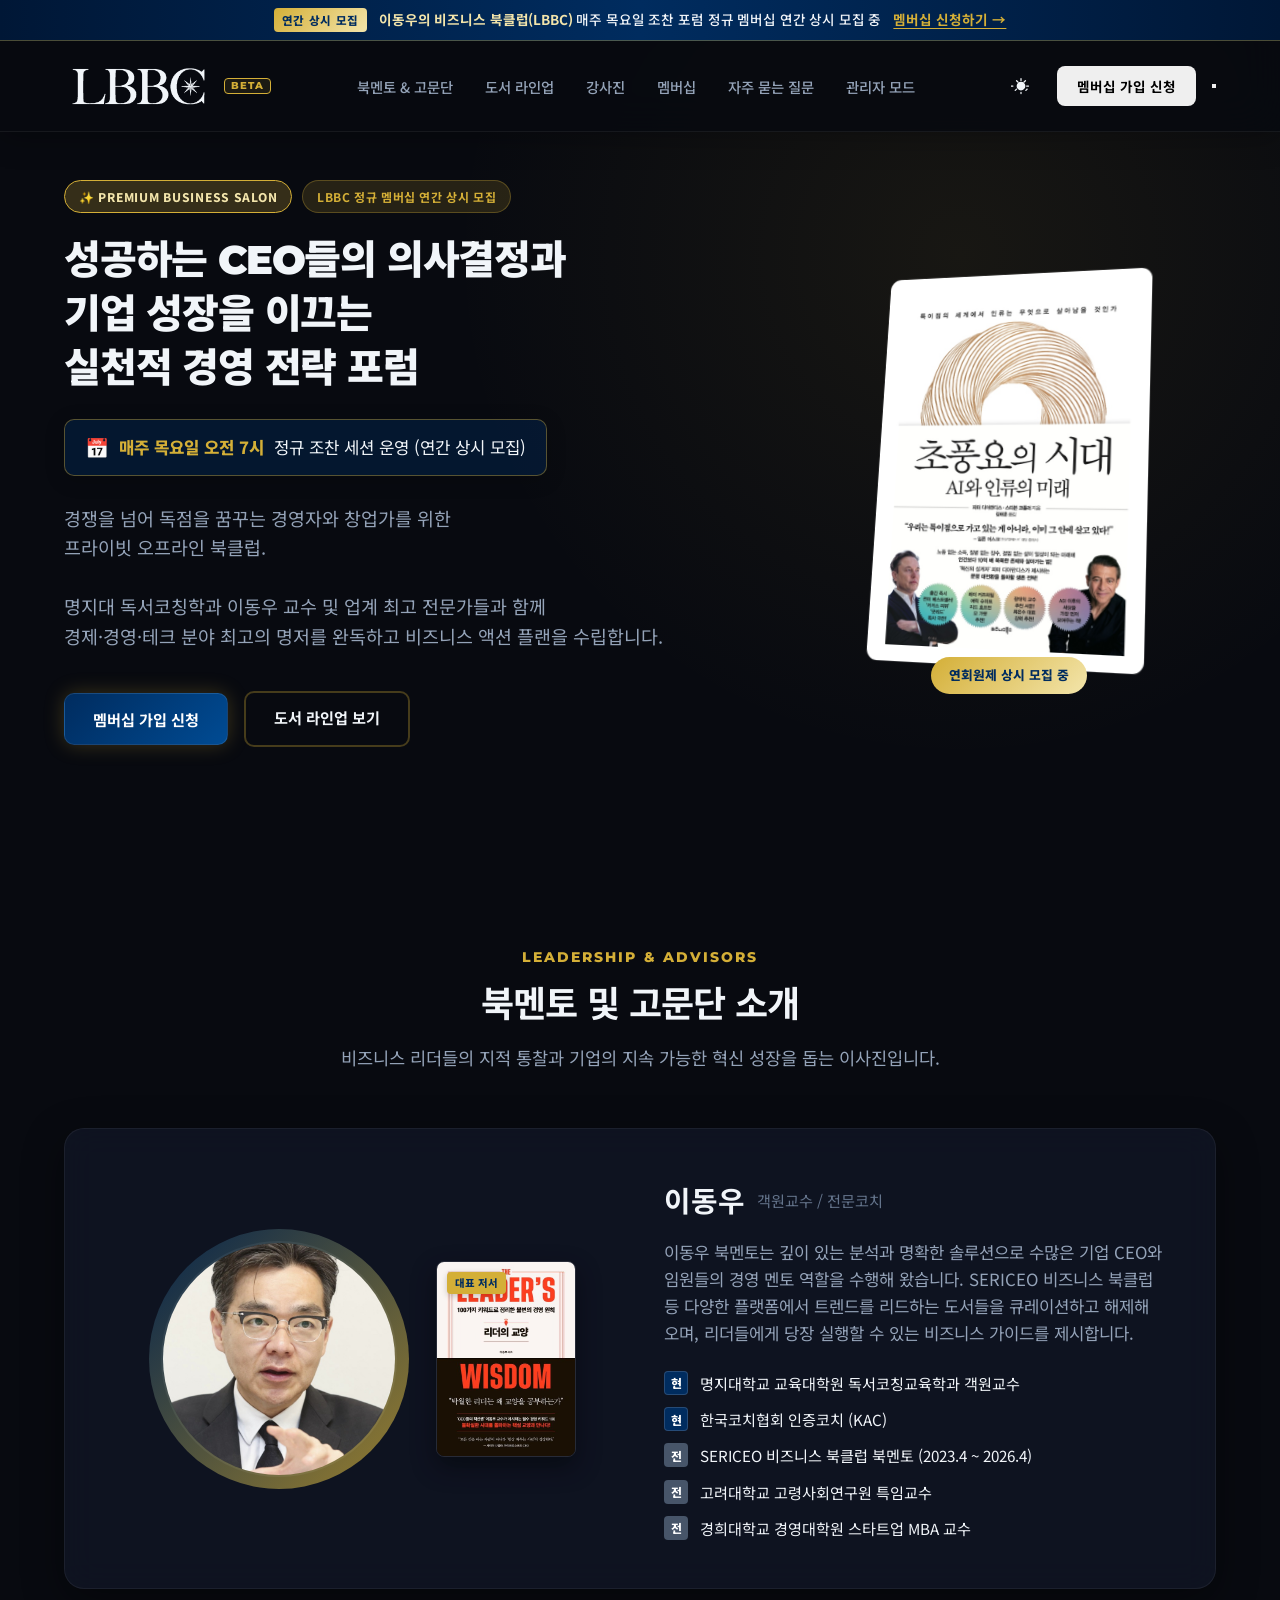
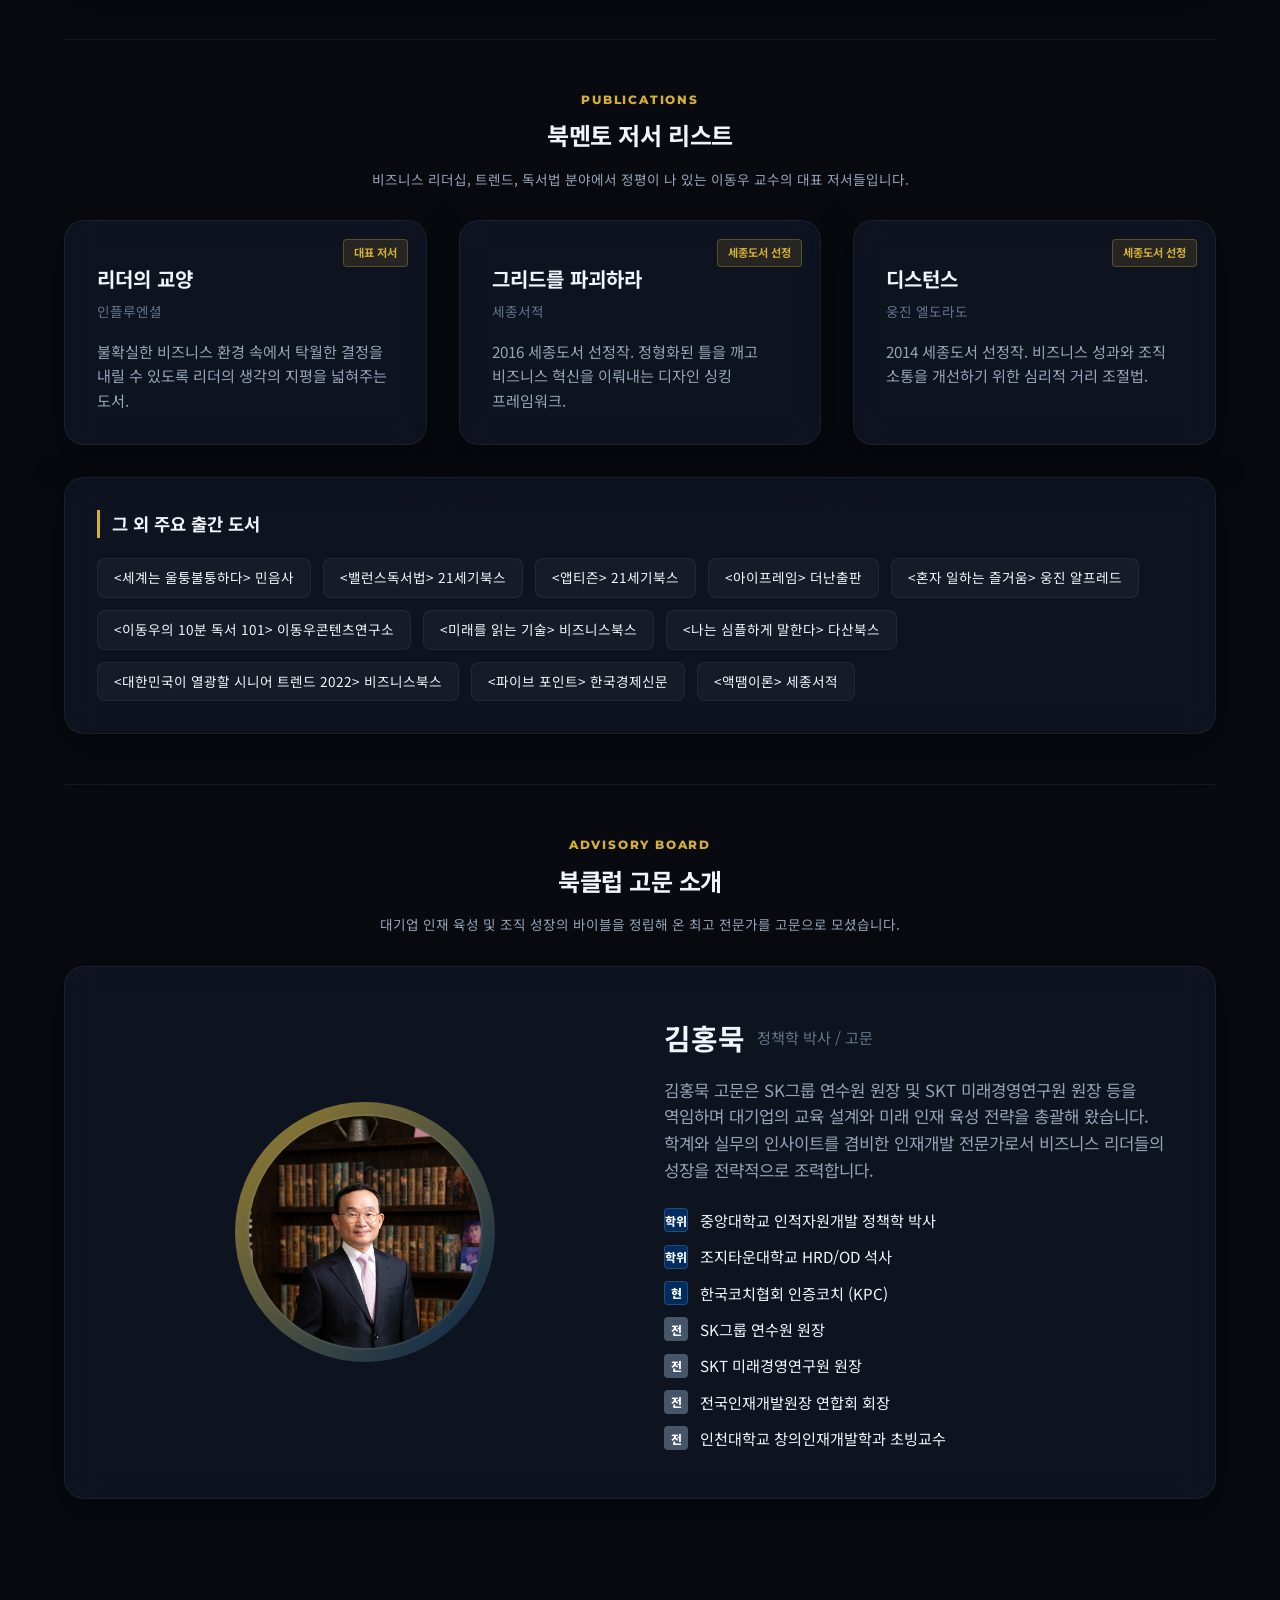
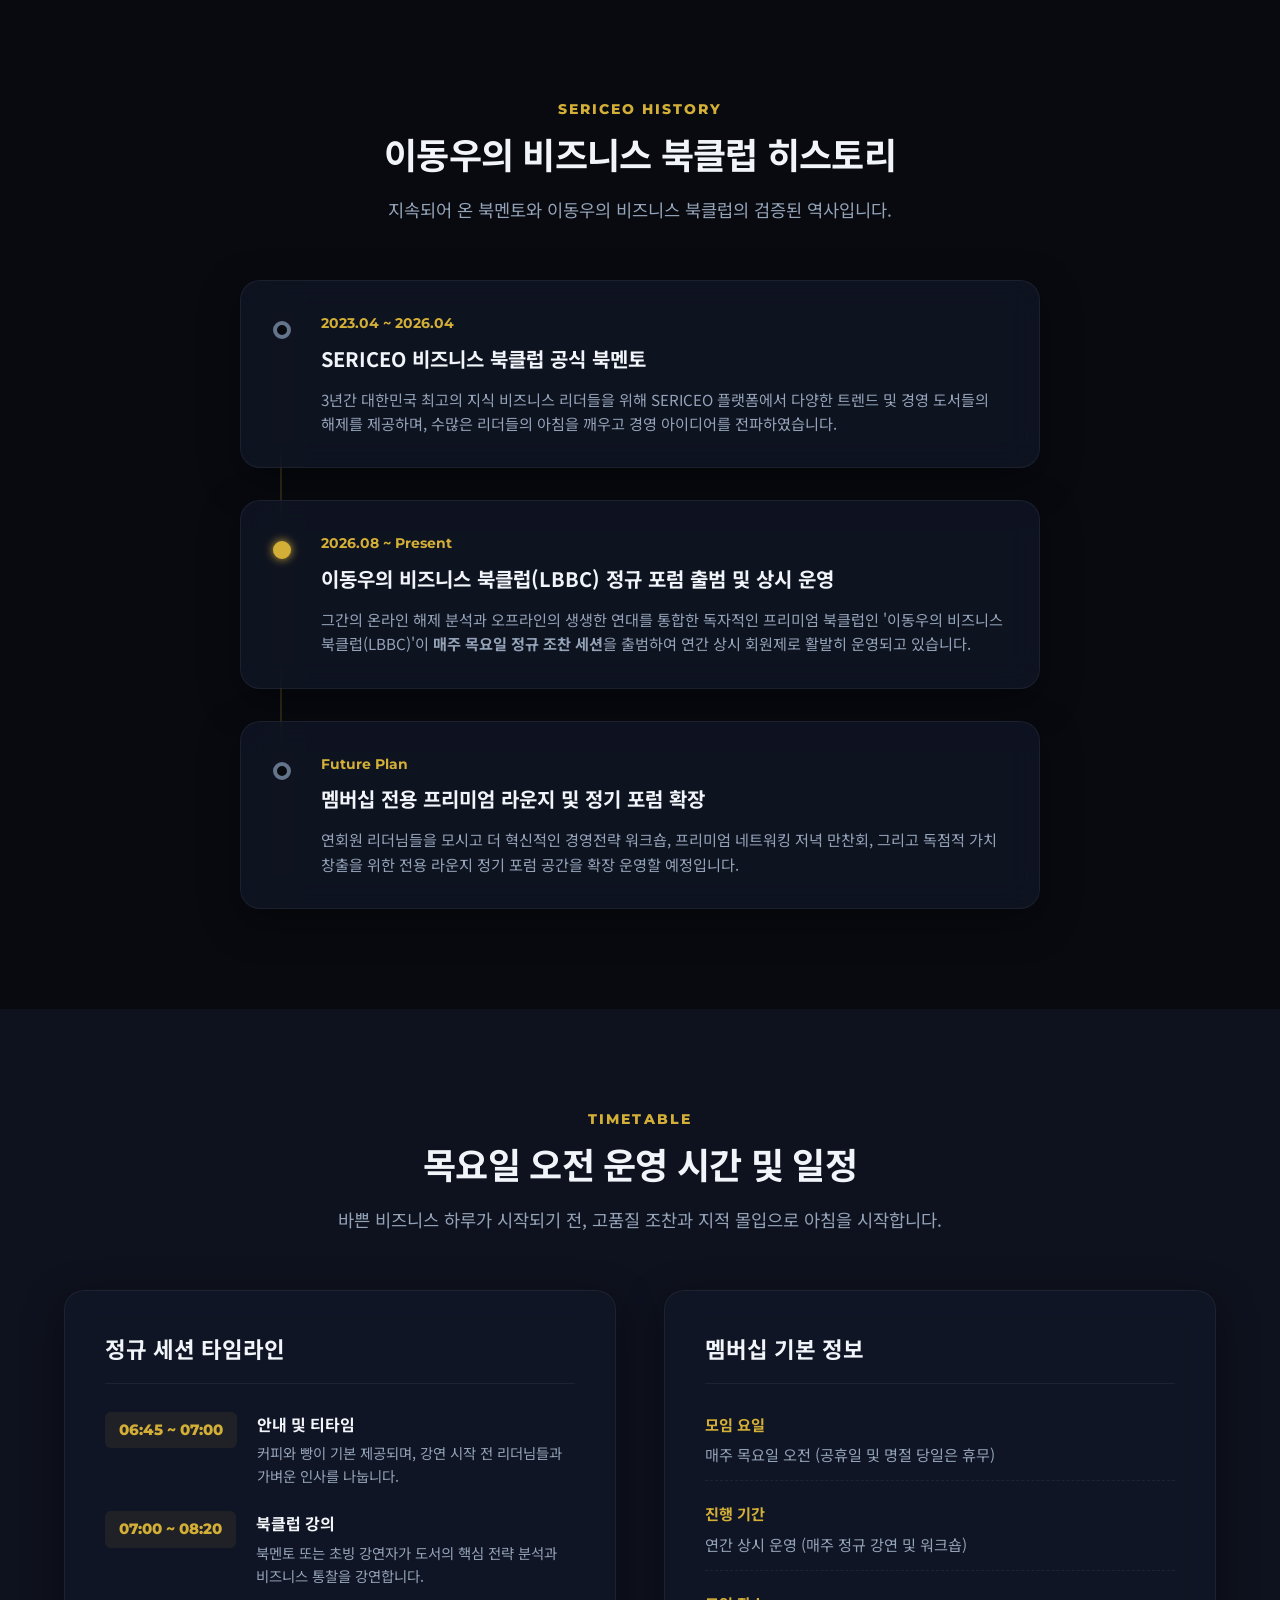
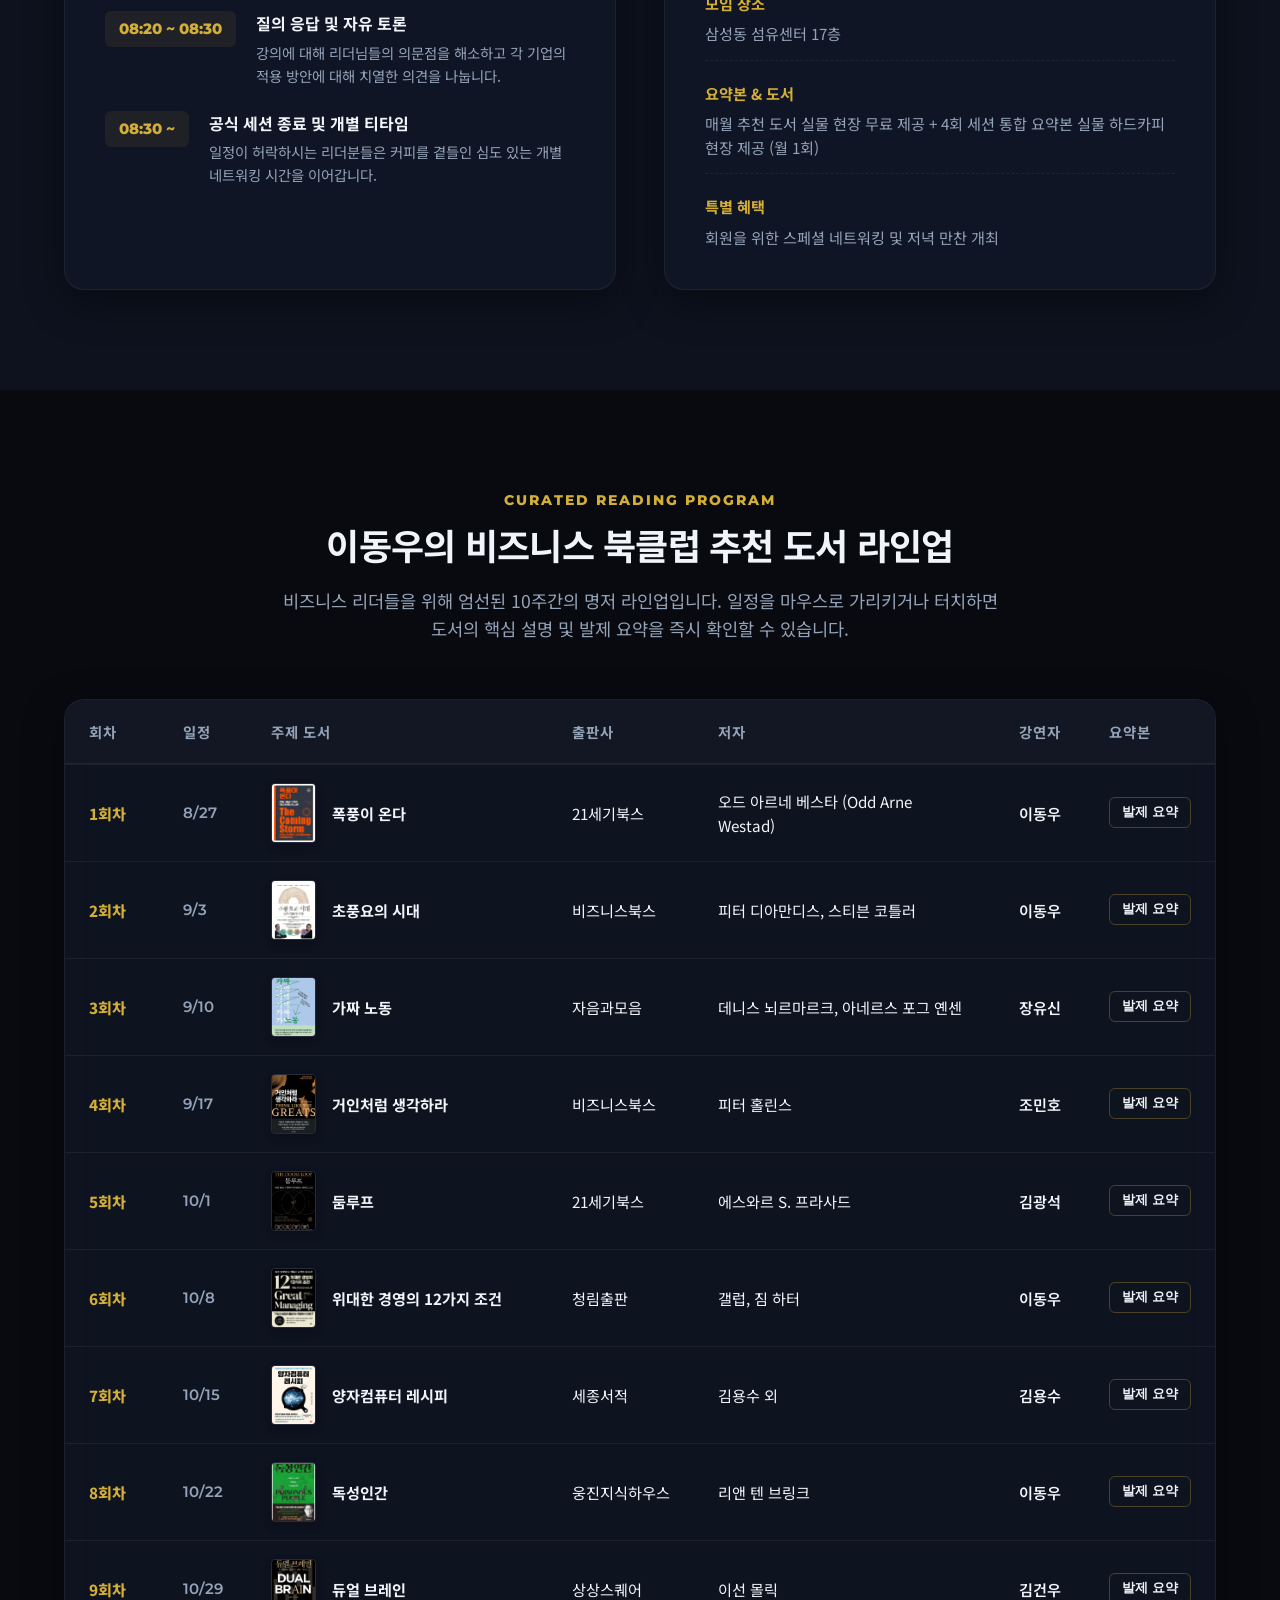
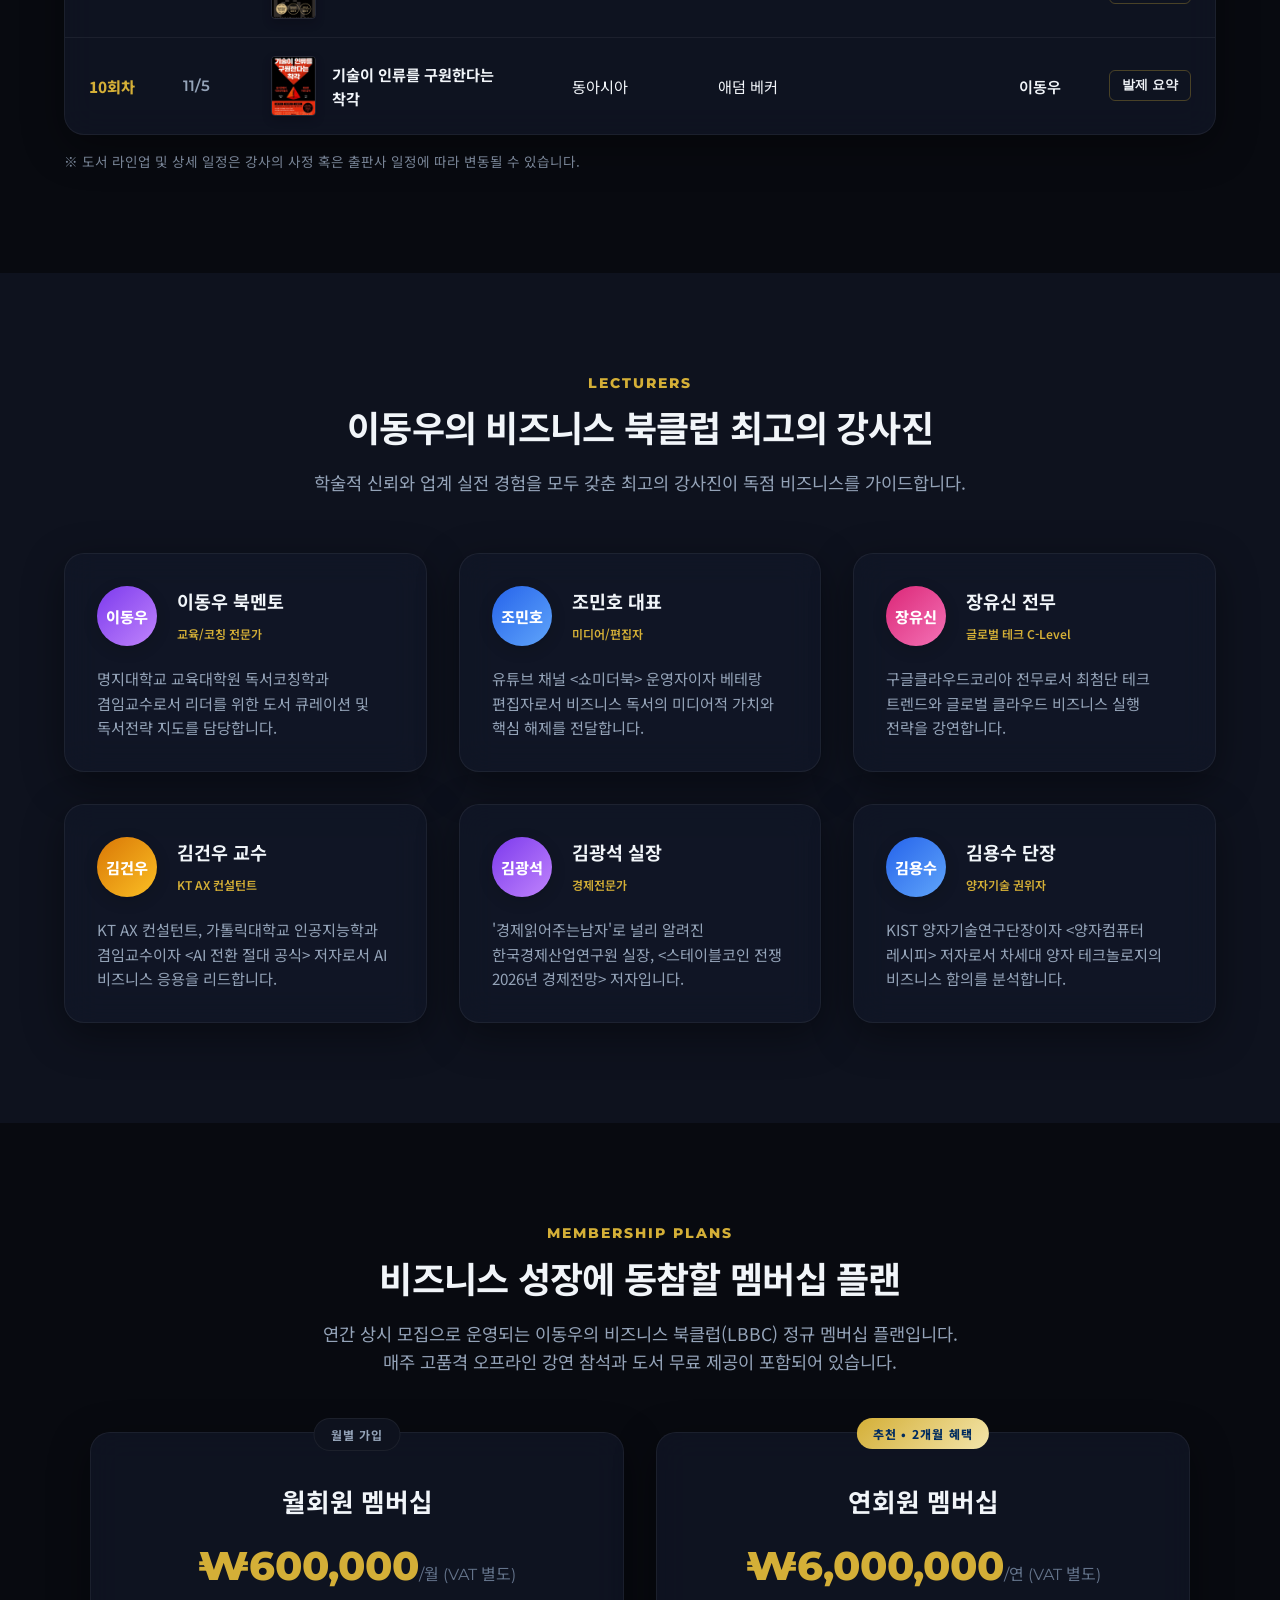
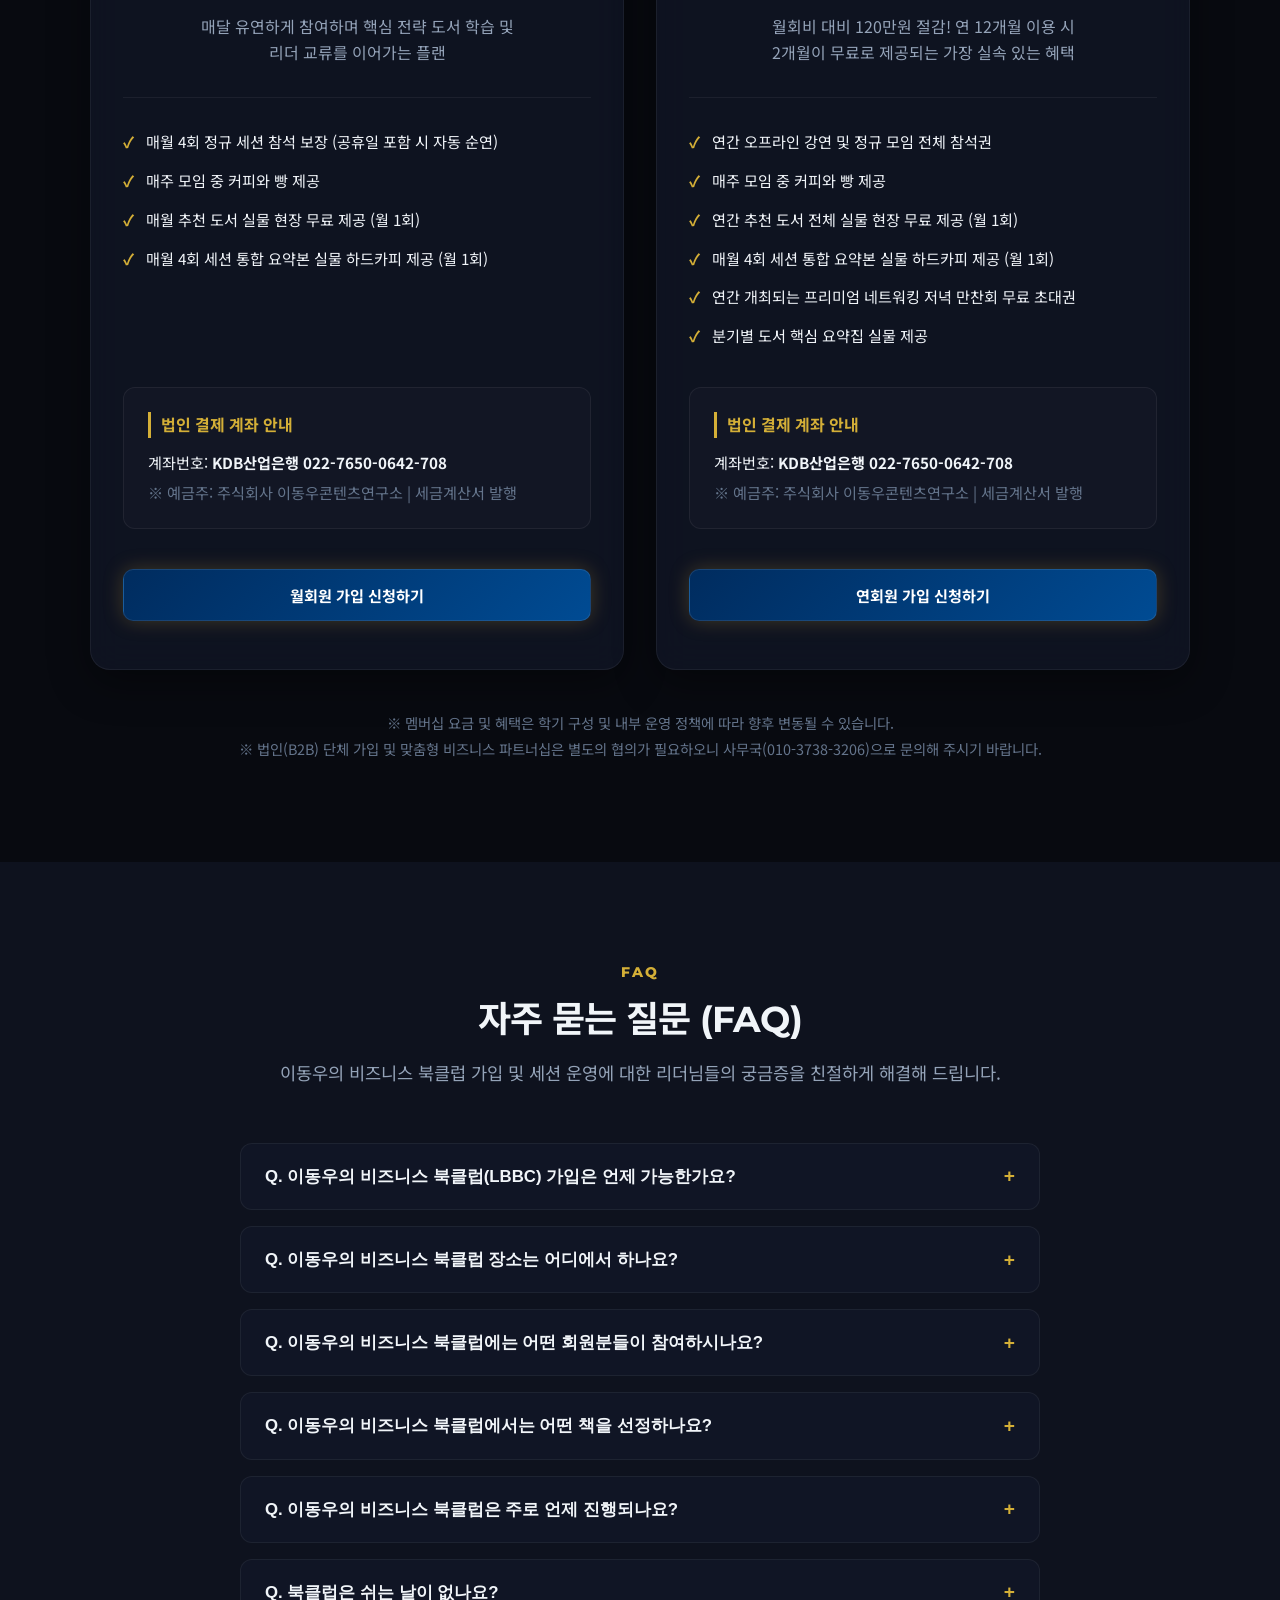
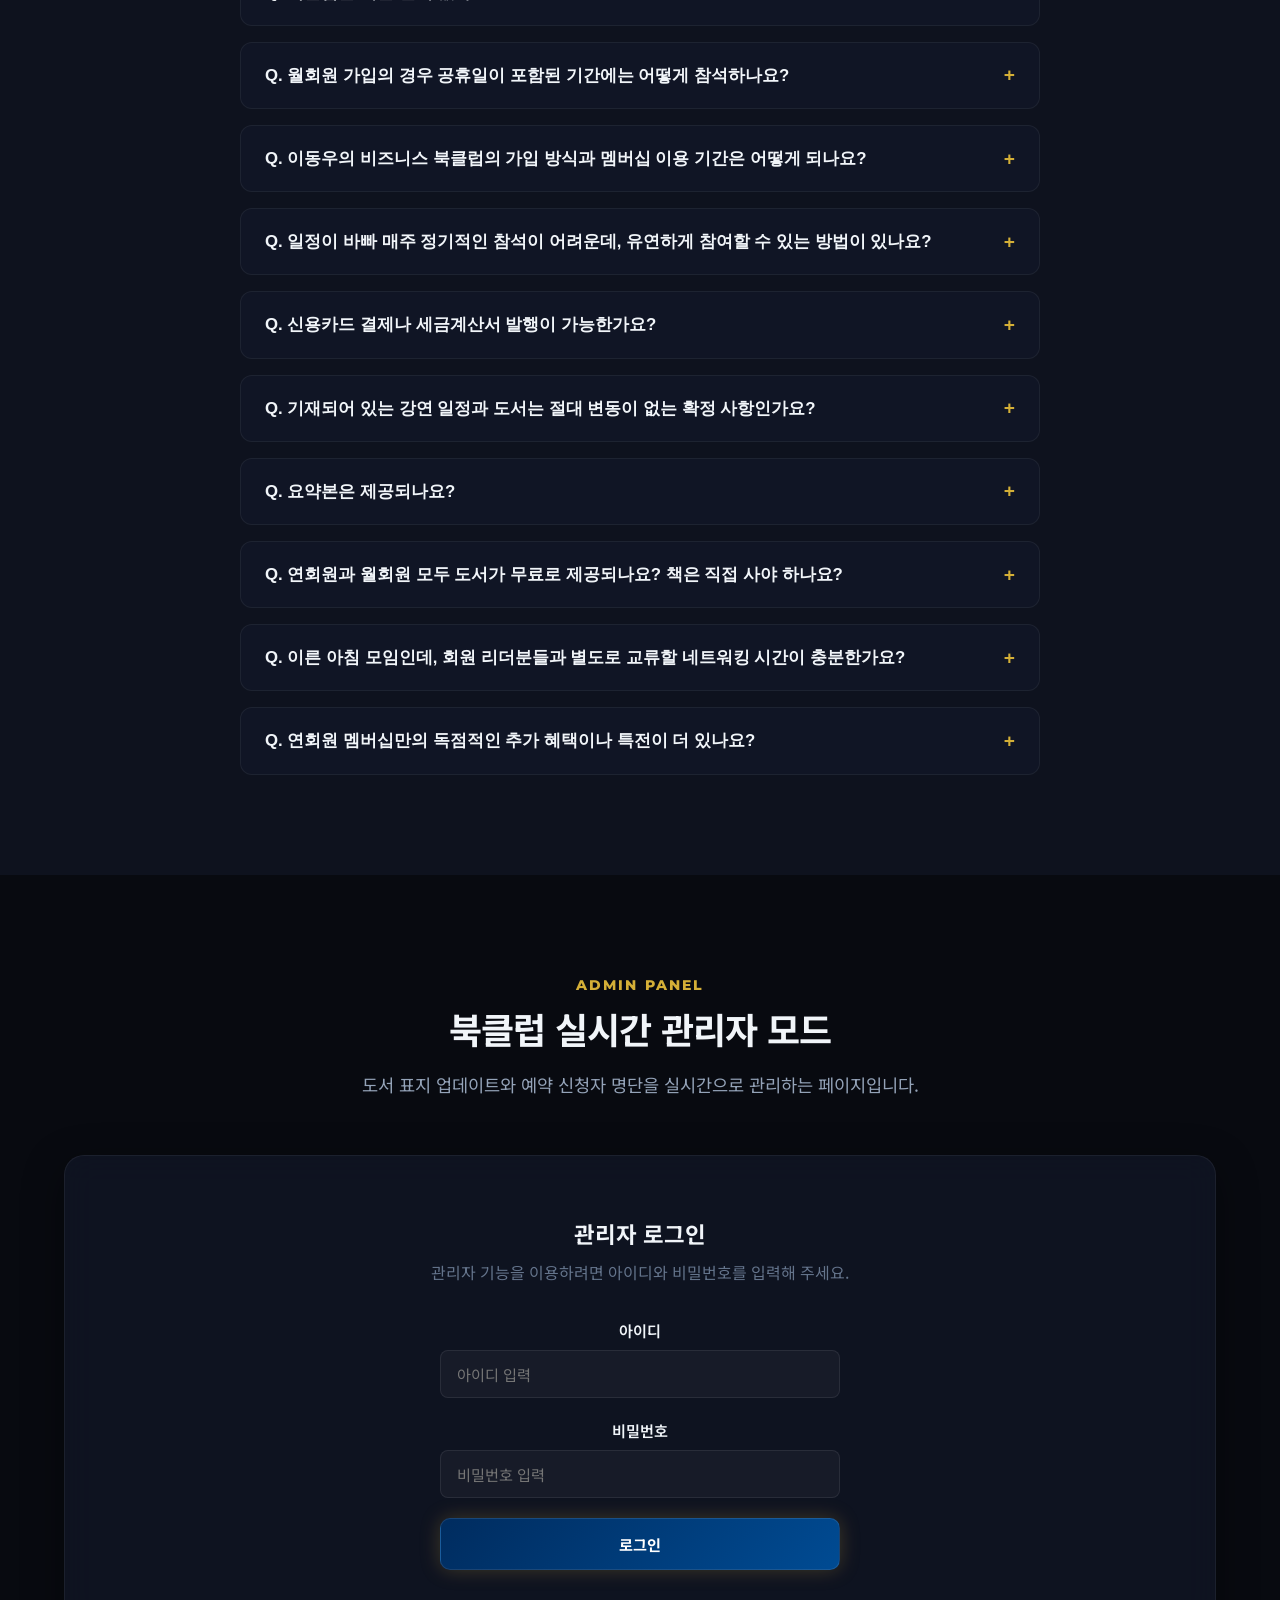
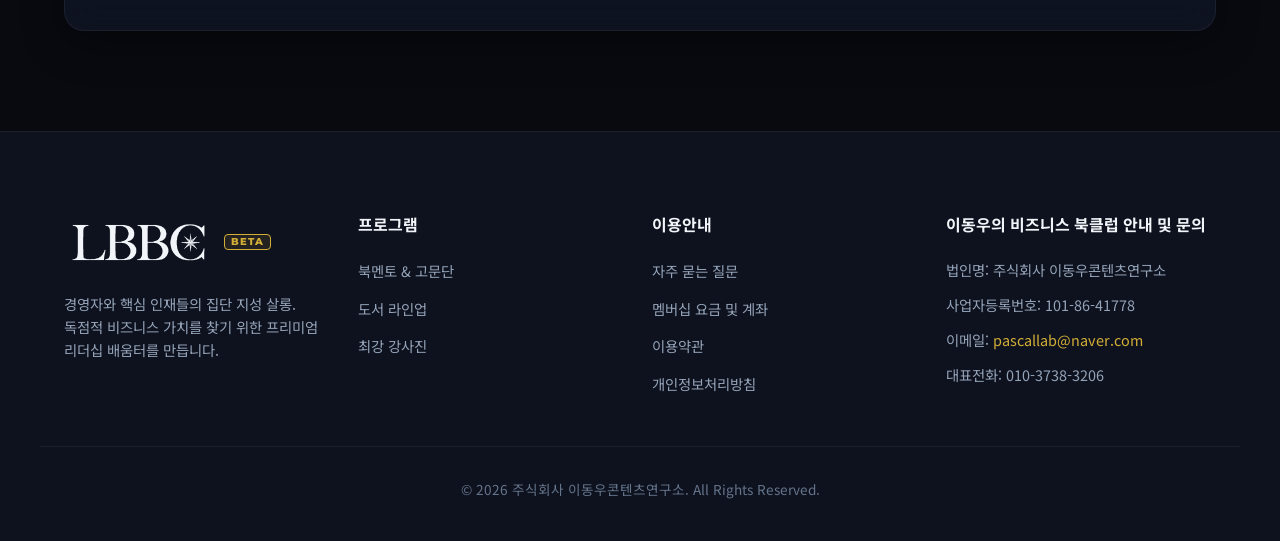
==== index_single.html @ 9d9387a3 "Update copy: Switch from Grand Open / pre-registration to ongoing year-round recruitment" ====
<!DOCTYPE html>
<html lang="ko">
<head>
    <meta charset="UTF-8">
    <meta name="viewport" content="width=device-width, initial-scale=1.0">
    
    <!-- SEO Meta Tags -->
    <title>이동우의 비즈니스 북클럽 (LBBC) | CEO 실천 경영 전략 포럼</title>
    <meta name="description" content="명지대 객원교수 이동우 북멘토와 최고의 강사진이 함께하는 비즈니스 리더들을 위한 프리미엄 독서 모임. LBBC 정규 멤버십 연간 상시 모집 중.">
    <meta name="keywords" content="북클럽, 이동우의 비즈니스 북클럽, LBBC, 비즈니스독서모임, 이동우, 직장인독서모임, 스타트업네트워킹, 경영세미나, 자기계발">
    
    <!-- Open Graph (SNS 공유 최적화) -->
    <meta property="og:title" content="이동우의 비즈니스 북클럽 (LBBC) | CEO 실천 경영 전략 포럼">
    <meta property="og:description" content="경제/경영 명저에서 최적의 비즈니스 실행 전략을 얻으세요. 명지대 객원교수 이동우 북멘토가 함께합니다. (연간 상시 모집 중)">
    <meta property="og:type" content="website">
    <meta property="og:url" content="https://breakgri-bit.github.io/business-book-club/">
    <meta property="og:image" content="https://breakgri-bit.github.io/business-book-club/assets/og_preview.png?v=3">
    
    <!-- Google Fonts -->
    <link rel="preconnect" href="https://fonts.googleapis.com">
    <link rel="preconnect" href="https://fonts.gstatic.com" crossorigin>
    <link href="https://fonts.googleapis.com/css2?family=Montserrat:wght@400;600;700;800;900&family=Noto+Sans+KR:wght@300;400;500;700;900&display=swap" rel="stylesheet">
    
    <!-- Favicon -->
    <link rel="shortcut icon" href="assets/favicon.png" type="image/png">
    <link rel="apple-touch-icon" href="assets/apple-touch-icon.png">
    
    <!-- Custom CSS -->
    <style>
/* ==========================================================================
   Design System Variables & Theme Setup
   ========================================================================== */
:root {
    /* Fonts */
    --font-heading: 'Montserrat', 'Noto Sans KR', sans-serif;
    --font-body: 'Noto Sans KR', sans-serif;

    /* Transitions */
    --theme-transition: background-color 0.3s ease, color 0.3s ease, border-color 0.3s ease, box-shadow 0.3s ease;

    /* Gradients */
    --gradient-brand: linear-gradient(135deg, #002c5f, #004b93);
    --gradient-gold: linear-gradient(135deg, #d4af37, #f3e5ab);
    --gradient-accent: linear-gradient(135deg, #002c5f, #d4af37);
    --gradient-dark: linear-gradient(135deg, #0f172a, #1e293b);

    /* Shadows */
    --shadow-glow: 0 0 20px rgba(212, 175, 55, 0.25);
    --shadow-glow-hover: 0 0 30px rgba(212, 175, 55, 0.45);
}

/* Dark Theme (Default) */
body.dark-theme {
    --bg-color: #080a10;
    --bg-secondary: #0e121e;
    --text-primary: #f1f5f9;
    --text-secondary: #94a3b8;
    --text-muted: #64748b;
    --card-bg: rgba(18, 24, 40, 0.7);
    --card-bg-hover: rgba(26, 34, 56, 0.85);
    --card-border: rgba(255, 255, 255, 0.06);
    --card-border-hover: rgba(212, 175, 55, 0.3);
    --nav-bg: rgba(8, 10, 16, 0.85);
    --accent: #d4af37;
    --accent-rgb: 212, 175, 55;
    --input-bg: rgba(255, 255, 255, 0.04);
    --input-border: rgba(255, 255, 255, 0.08);
    --shadow-card: 0 12px 40px rgba(0, 0, 0, 0.4);
    --shadow-header: 0 4px 30px rgba(0, 0, 0, 0.3);
    --logo-color: #f1f5f9;
}

/* Light Theme */
body.light-theme {
    --bg-color: #f8fafc;
    --bg-secondary: #f1f5f9;
    --text-primary: #0f172a;
    --text-secondary: #475569;
    --text-muted: #94a3b8;
    --card-bg: rgba(255, 255, 255, 0.8);
    --card-bg-hover: rgba(255, 255, 255, 0.95);
    --card-border: rgba(15, 23, 42, 0.08);
    --card-border-hover: rgba(0, 44, 95, 0.4);
    --nav-bg: rgba(248, 250, 252, 0.9);
    --accent: #002c5f;
    --accent-rgb: 0, 44, 95;
    --input-bg: #ffffff;
    --input-border: rgba(15, 23, 42, 0.12);
    --shadow-card: 0 12px 40px rgba(15, 23, 42, 0.06);
    --shadow-header: 0 4px 30px rgba(15, 23, 42, 0.03);
    --logo-color: #002c5f;
}

/* ==========================================================================
   Reset & Base Styles
   ========================================================================== */
*, *::before, *::after {
    box-sizing: border-box;
    margin: 0;
    padding: 0;
}

html {
    scroll-behavior: smooth;
    font-size: 16px;
}

body {
    background-color: var(--bg-color);
    color: var(--text-primary);
    font-family: var(--font-body);
    line-height: 1.6;
    overflow-x: hidden;
    transition: var(--theme-transition);
    word-break: keep-all;
    overflow-wrap: break-word;
}

a {
    color: inherit;
    text-decoration: none;
}

ul {
    list-style: none;
}

img {
    max-width: 100%;
    height: auto;
    display: block;
}

.container {
    width: 100%;
    max-width: 1200px;
    margin: 0 auto;
    padding: 0 24px;
}

/* Grid & Layout Utilities */
.grid-2 {
    display: grid;
    grid-template-columns: repeat(2, 1fr);
    gap: 48px;
    align-items: center;
}

.grid-3 {
    display: grid;
    grid-template-columns: repeat(3, 1fr);
    gap: 32px;
}

.grid-4 {
    display: grid;
    grid-template-columns: repeat(4, 1fr);
    gap: 24px;
}

.text-center {
    text-align: center;
}

.mobile-only {
    display: none !important;
}

.desktop-only {
    display: inline !important;
}

.keep-phrase {
    display: inline-block;
    word-break: keep-all;
    vertical-align: baseline;
}

.text-muted {
    color: var(--text-muted);
}

.glass-panel {
    background: var(--card-bg);
    border: 1px solid var(--card-border);
    backdrop-filter: blur(16px);
    -webkit-backdrop-filter: blur(16px);
    border-radius: 20px;
    box-shadow: var(--shadow-card);
    transition: var(--theme-transition);
}

.glass-panel:hover {
    border-color: var(--card-border-hover);
    background: var(--card-bg-hover);
}

/* ==========================================================================
   Typography & Badges
   ========================================================================== */
.section-header {
    margin-bottom: 56px;
}

.section-subtitle {
    font-family: var(--font-heading);
    font-weight: 800;
    font-size: 0.85rem;
    letter-spacing: 0.15em;
    color: #d4af37;
    text-transform: uppercase;
    display: block;
    margin-bottom: 12px;
}

.section-title {
    font-family: var(--font-heading);
    font-weight: 700;
    font-size: 2.25rem;
    line-height: 1.3;
    letter-spacing: -0.02em;
    word-break: keep-all;
}

.section-desc {
    color: var(--text-secondary);
    font-size: 1.1rem;
    margin-top: 16px;
    max-width: 800px;
    margin-left: auto;
    margin-right: auto;
    word-break: keep-all;
}

.badge {
    background: rgba(212, 175, 55, 0.15);
    border: 1px solid rgba(212, 175, 55, 0.3);
    color: #d4af37;
    padding: 6px 14px;
    border-radius: 9999px;
    font-size: 0.75rem;
    font-weight: 700;
    letter-spacing: 0.05em;
    display: inline-block;
    margin-bottom: 16px;
}

/* ==========================================================================
   Buttons
   ========================================================================== */
.cta-btn {
    font-family: var(--font-heading);
    font-weight: 700;
    font-size: 0.95rem;
    padding: 14px 28px;
    border-radius: 10px;
    cursor: pointer;
    border: none;
    transition: all 0.3s cubic-bezier(0.25, 0.8, 0.25, 1);
    display: inline-flex;
    align-items: center;
    justify-content: center;
}

.primary-btn {
    background: var(--gradient-brand);
    color: #ffffff;
    border: 1px solid rgba(255, 255, 255, 0.1);
}

.primary-btn:hover {
    transform: translateY(-3px);
    box-shadow: 0 10px 20px rgba(0, 44, 95, 0.4);
    background: #003a7c;
}

.secondary-btn {
    background: transparent;
    border: 2px solid var(--card-border-hover);
    color: var(--text-primary);
}

.secondary-btn:hover {
    background: var(--card-bg-hover);
    border-color: #d4af37;
    transform: translateY(-3px);
}

.btn-glow {
    box-shadow: var(--shadow-glow);
}

.btn-glow:hover {
    box-shadow: var(--shadow-glow-hover);
}

/* ==========================================================================
   Header & Navigation
/* ==========================================================================
   Top Announcement Bar (Grand Open Banner)
   ========================================================================== */
.top-announcement-bar {
    background: linear-gradient(90deg, #001736 0%, #002c5f 50%, #001736 100%);
    border-bottom: 1px solid rgba(212, 175, 55, 0.35);
    padding: 8px 0;
    font-size: 0.85rem;
    color: #f1f5f9;
    text-align: center;
    position: relative;
    z-index: 1002;
}

body.light-theme .top-announcement-bar {
    background: linear-gradient(90deg, #002c5f 0%, #004b93 50%, #002c5f 100%);
    border-bottom: 1px solid rgba(212, 175, 55, 0.4);
    color: #ffffff;
}

.announcement-content {
    display: flex;
    align-items: center;
    justify-content: center;
    gap: 12px;
    flex-wrap: wrap;
}

.announcement-badge {
    background: var(--gradient-gold);
    color: #002c5f;
    font-weight: 800;
    font-size: 0.72rem;
    padding: 3px 8px;
    border-radius: 4px;
    letter-spacing: 0.06em;
    display: inline-flex;
    align-items: center;
}

.announcement-text {
    font-weight: 500;
    letter-spacing: -0.01em;
}

.announcement-text strong {
    color: #f3e5ab;
}

.announcement-link {
    color: #d4af37;
    font-weight: 700;
    text-decoration: underline;
    text-underline-offset: 3px;
    transition: color 0.2s ease;
    white-space: nowrap;
}

.announcement-link:hover {
    color: #ffffff;
}

/* ==========================================================================
   Header & Navigation
   ========================================================================== */
.main-header {
    position: fixed;
    top: 0;
    left: 0;
    width: 100%;
    z-index: 1000;
    background: var(--nav-bg);
    backdrop-filter: blur(20px);
    -webkit-backdrop-filter: blur(20px);
    border-bottom: 1px solid var(--card-border);
    box-shadow: var(--shadow-header);
    transition: var(--theme-transition);
}

.header-container {
    display: flex;
    height: 90px;
    align-items: center;
    justify-content: space-between;
}

.logo-link {
    display: flex;
    align-items: center;
    height: 60px;
    color: var(--logo-color);
    transition: color 0.3s;
    text-decoration: none;
}

.beta-badge {
    font-family: 'Montserrat', sans-serif;
    font-size: 0.62rem;
    font-weight: 800;
    letter-spacing: 0.08em;
    padding: 2px 6px;
    border-radius: 4px;
    margin-left: 8px;
    background: rgba(var(--accent-rgb), 0.1);
    border: 1px solid var(--accent);
    color: var(--accent);
    text-transform: uppercase;
    line-height: 1;
    display: inline-flex;
    align-items: center;
    justify-content: center;
    align-self: center;
    pointer-events: none;
    transition: var(--theme-transition);
}

.logo-svg {
    height: 100%;
    width: auto;
}

.logo-img {
    height: 100%;
    width: auto;
    display: block;
    box-sizing: border-box;
}

.nav-list {
    display: flex;
    gap: 24px;
}

.nav-item {
    font-weight: 500;
    font-size: 0.9rem;
    color: var(--text-secondary);
    transition: color 0.3s, transform 0.2s;
    padding: 8px 4px;
    display: block;
}

.nav-item:hover {
    color: #d4af37;
    transform: translateY(-1px);
}

.header-actions {
    display: flex;
    align-items: center;
    gap: 16px;
}

.theme-toggle-btn {
    background: transparent;
    border: none;
    color: var(--text-primary);
    cursor: pointer;
    width: 40px;
    height: 40px;
    display: flex;
    align-items: center;
    justify-content: center;
    border-radius: 50%;
    transition: background-color 0.3s;
}

.theme-toggle-btn:hover {
    background-color: var(--input-border);
}

.theme-toggle-btn svg {
    width: 20px;
    height: 20px;
}

body.dark-theme .sun-icon,
body.light-theme .moon-icon {
    display: block;
}

body.dark-theme .moon-icon,
body.light-theme .sun-icon {
    display: none;
}

.header-apply-btn {
    padding: 10px 20px;
    font-size: 0.85rem;
    border-radius: 8px;
}

/* ==========================================================================
   Hero Section
   ========================================================================== */
.hero-section {
    position: relative;
    padding: 180px 0 100px 0;
    overflow: hidden;
    background: radial-gradient(circle at 75% 30%, rgba(212, 175, 55, 0.08), transparent 45%);
}

.hero-container {
    grid-template-columns: 1.25fr 0.75fr;
    align-items: center;
    gap: 48px;
}

@media (max-width: 992px) {
    .hero-container {
        grid-template-columns: 1fr;
        gap: 40px;
    }
}

.hero-badge-group {
    display: flex;
    gap: 10px;
    align-items: center;
    flex-wrap: wrap;
    margin-bottom: 20px;
}

.hero-badge-group .badge {
    margin-bottom: 0;
}

.badge-grand-open {
    background: rgba(212, 175, 55, 0.22);
    border: 1px solid #d4af37;
    color: #f3e5ab;
    font-weight: 800;
    letter-spacing: 0.06em;
    animation: pulseGlow 2.5s infinite;
}

@keyframes pulseGlow {
    0%, 100% {
        box-shadow: 0 0 10px rgba(212, 175, 55, 0.3);
        border-color: rgba(212, 175, 55, 0.6);
    }
    50% {
        box-shadow: 0 0 22px rgba(212, 175, 55, 0.7);
        border-color: #ffd700;
    }
}

.hero-date-highlight {
    display: inline-flex;
    align-items: center;
    gap: 10px;
    background: rgba(0, 44, 95, 0.4);
    border: 1px solid rgba(212, 175, 55, 0.4);
    border-radius: 10px;
    padding: 12px 20px;
    font-size: 1.05rem;
    color: var(--text-primary);
    margin-bottom: 28px;
    box-shadow: 0 4px 20px rgba(0, 0, 0, 0.2);
}

body.light-theme .hero-date-highlight {
    background: rgba(0, 44, 95, 0.06);
    border-color: rgba(0, 44, 95, 0.25);
    box-shadow: 0 4px 15px rgba(0, 44, 95, 0.08);
}

.hero-date-highlight strong {
    color: #d4af37;
    font-weight: 800;
}

body.light-theme .hero-date-highlight strong {
    color: #002c5f;
}

.calendar-icon {
    font-size: 1.2rem;
}

.hero-title {
    font-family: var(--font-heading);
    font-weight: 900;
    font-size: clamp(2rem, 3.2vw, 2.5rem);
    line-height: 1.35;
    letter-spacing: -0.03em;
    margin-bottom: 24px;
    word-break: keep-all;
}

.hero-description {
    font-size: 1.15rem;
    color: var(--text-secondary);
    margin-bottom: 40px;
    max-width: 800px;
    word-break: keep-all;
}

.hero-actions {
    display: flex;
    gap: 16px;
    align-items: center;
}

.hero-image-area {
    display: flex;
    justify-content: center;
    align-items: center;
    position: relative;
}

.book-card-3d-wrapper {
    position: relative;
    perspective: 1000px;
}

.book-card-3d {
    width: 280px;
    height: 400px;
    border-radius: 12px;
    position: relative;
    transform-style: preserve-3d;
    transform: rotateY(-15deg) rotateX(10deg);
    box-shadow: none;
    transition: transform 0.5s ease;
}

.book-card-3d:hover {
    transform: rotateY(-5deg) rotateX(5deg) scale(1.02);
}

.book-image-main {
    width: 100%;
    height: 100%;
    object-fit: cover;
    border-radius: 12px;
    border: 1px solid rgba(255, 255, 255, 0.1);
}

.book-card-glow {
    position: absolute;
    top: 0;
    left: 0;
    width: 100%;
    height: 100%;
    box-shadow: none;
    border-radius: 12px;
    pointer-events: none;
    opacity: 0.8;
}

.hero-season-tag {
    position: absolute;
    bottom: -30px;
    left: 50%;
    transform: translateX(-50%);
    background: var(--gradient-gold);
    color: #002c5f;
    font-weight: 800;
    font-size: 0.8rem;
    padding: 8px 18px;
    border-radius: 30px;
    white-space: nowrap;
    box-shadow: none;
}

/* ==========================================================================
   Sections common
   ========================================================================== */
section {
    padding: 100px 0;
}

/* ==========================================================================
   Book Mentor Section
   ========================================================================== */
.mentor-profile-card {
    padding: 48px;
    align-items: center;
}

.mentor-visual {
    display: flex;
    justify-content: center;
    position: relative;
}

.mentor-avatar-box {
    width: 250px;
    height: 250px;
    border-radius: 50%;
    position: relative;
    display: flex;
    align-items: center;
    justify-content: center;
}

.mentor-avatar-glow {
    position: absolute;
    top: -5px;
    left: -5px;
    right: -5px;
    bottom: -5px;
    background: var(--gradient-accent);
    border-radius: 50%;
    z-index: 1;
    opacity: 0.7;
    animation: rotateGlow 8s linear infinite;
}

@keyframes rotateGlow {
    0% { transform: rotate(0deg); }
    100% { transform: rotate(360deg); }
}

.mentor-avatar-placeholder {
    width: 236px;
    height: 236px;
    background: var(--bg-secondary);
    border-radius: 50%;
    z-index: 2;
    display: flex;
    flex-direction: column;
    align-items: center;
    justify-content: center;
    border: 2px solid var(--card-border);
}

.mentor-profile-img {
    width: 236px;
    height: 236px;
    border-radius: 50%;
    object-fit: cover;
    z-index: 2;
    border: 2px solid var(--card-border);
}

.mentor-images-wrap {
    display: flex;
    align-items: center;
    gap: 32px;
    position: relative;
}

.mentor-book-featured {
    position: relative;
    width: 140px;
    height: 196px;
    border-radius: 8px;
    box-shadow: 0 10px 25px rgba(0, 0, 0, 0.4);
    border: 1px solid rgba(255, 255, 255, 0.1);
    overflow: hidden;
    transition: transform 0.3s;
    flex-shrink: 0;
}

.mentor-book-featured:hover {
    transform: translateY(-8px) rotate(2deg);
}

.mentor-book-img {
    width: 100%;
    height: 100%;
    object-fit: cover;
}

.featured-book-badge {
    position: absolute;
    top: 10px;
    left: 10px;
    background: #d4af37;
    color: #002c5f;
    font-size: 0.65rem;
    font-weight: 800;
    padding: 3px 8px;
    border-radius: 4px;
    z-index: 5;
    box-shadow: 0 2px 6px rgba(0, 0, 0, 0.2);
}

@media (max-width: 576px) {
    .mentor-images-wrap {
        flex-direction: column;
        gap: 24px;
    }
}


.mentor-name-big {
    font-size: 2.2rem;
    font-weight: 900;
    letter-spacing: 0.1em;
    background: var(--gradient-gold);
    -webkit-background-clip: text;
    -webkit-text-fill-color: transparent;
}

.mentor-title-small {
    font-size: 0.75rem;
    letter-spacing: 0.25em;
    color: var(--text-muted);
    margin-top: 8px;
}

.mentor-name-title {
    font-size: 1.8rem;
    font-weight: 700;
    margin-bottom: 16px;
    display: flex;
    align-items: center;
    gap: 12px;
}

.mentor-name-title span {
    font-size: 0.95rem;
    font-weight: 400;
}

.mentor-bio {
    color: var(--text-secondary);
    font-size: 1.05rem;
    margin-bottom: 24px;
}

.credentials-list {
    display: flex;
    flex-direction: column;
    gap: 12px;
}

.credential-item {
    display: flex;
    align-items: center;
    gap: 12px;
}

.credential-badge {
    width: 24px;
    height: 24px;
    border-radius: 4px;
    display: inline-flex;
    align-items: center;
    justify-content: center;
    font-size: 0.75rem;
    font-weight: 800;
    color: #ffffff;
}

.badge-active {
    background: #002c5f;
    border: 1px solid rgba(255, 255, 255, 0.15);
}

.badge-past {
    background: #475569;
}

.credential-text {
    font-size: 0.95rem;
    color: var(--text-primary);
}

/* ==========================================================================
   Publications (Books list)
   ========================================================================== */
.mentor-books-section {
    background-color: var(--bg-secondary);
}

.pub-card {
    padding: 32px;
    position: relative;
    overflow: hidden;
    height: 100%;
    display: flex;
    flex-direction: column;
}

.pub-badge {
    position: absolute;
    top: 18px;
    right: 18px;
    background: rgba(212, 175, 55, 0.12);
    border: 1px solid rgba(212, 175, 55, 0.3);
    color: #d4af37;
    font-size: 0.7rem;
    font-weight: 700;
    padding: 4px 10px;
    border-radius: 4px;
}

.pub-title {
    font-size: 1.25rem;
    font-weight: 700;
    margin-bottom: 6px;
    margin-top: 10px;
}

.pub-publisher {
    font-size: 0.85rem;
    color: var(--text-muted);
    margin-bottom: 16px;
}

.pub-desc {
    color: var(--text-secondary);
    font-size: 0.95rem;
}

.col-span-all {
    grid-column: 1 / -1;
    padding: 32px;
}

.col-span-all h4 {
    margin-bottom: 20px;
    font-size: 1.1rem;
    border-left: 3px solid #d4af37;
    padding-left: 12px;
}

.pub-list-wrap {
    display: flex;
    flex-wrap: wrap;
    gap: 12px;
}

.pub-tag {
    background: rgba(255, 255, 255, 0.04);
    border: 1px solid var(--card-border);
    padding: 8px 16px;
    border-radius: 8px;
    font-size: 0.85rem;
    transition: var(--theme-transition);
}

.pub-tag:hover {
    background: rgba(212, 175, 55, 0.08);
    border-color: rgba(212, 175, 55, 0.3);
    color: #d4af37;
}

/* ==========================================================================
   History Timeline
   ========================================================================== */
.history-timeline-container {
    display: flex;
    flex-direction: column;
    gap: 32px;
    position: relative;
    max-width: 800px;
    margin: 0 auto;
}

.history-timeline-container::before {
    content: '';
    position: absolute;
    left: 40px;
    top: 20px;
    bottom: 20px;
    width: 2px;
    background: rgba(212, 175, 55, 0.2);
}

.history-card {
    padding: 32px 32px 32px 80px;
    position: relative;
}

.history-card::before {
    content: '';
    position: absolute;
    left: 32px;
    top: 40px;
    width: 18px;
    height: 18px;
    border-radius: 50%;
    background: var(--bg-color);
    border: 4px solid var(--text-muted);
    z-index: 2;
    transition: all 0.3s;
}

.history-card.active::before {
    border-color: #d4af37;
    box-shadow: 0 0 10px #d4af37;
    background: #d4af37;
}

.history-period {
    font-family: var(--font-heading);
    font-weight: 700;
    font-size: 0.85rem;
    color: #d4af37;
    display: block;
    margin-bottom: 8px;
}

.history-card h3 {
    margin-bottom: 12px;
    font-size: 1.25rem;
}

.history-card p {
    color: var(--text-secondary);
    font-size: 0.95rem;
}

/* ==========================================================================
   Operational details & Timetable
   ========================================================================== */
.operational-details-section {
    background-color: var(--bg-secondary);
}

.operational-card, .op-features-card {
    padding: 40px;
    height: 100%;
}

.operational-card h3, .op-features-card h3 {
    font-size: 1.4rem;
    margin-bottom: 28px;
    border-bottom: 1px solid var(--card-border);
    padding-bottom: 16px;
}

.op-timeline {
    display: flex;
    flex-direction: column;
    gap: 24px;
}

.op-time-item {
    display: flex;
    gap: 20px;
}

.op-time {
    font-family: var(--font-heading);
    font-weight: 800;
    font-size: 0.95rem;
    color: #d4af37;
    background: rgba(212, 175, 55, 0.08);
    padding: 6px 14px;
    border-radius: 6px;
    height: fit-content;
    white-space: nowrap;
}

.op-detail h4 {
    font-size: 1rem;
    margin-bottom: 4px;
}

.op-detail p {
    font-size: 0.9rem;
    color: var(--text-secondary);
}

.op-feature-list {
    display: flex;
    flex-direction: column;
    gap: 20px;
}

.op-feature-list li {
    display: flex;
    flex-direction: column;
    gap: 6px;
    border-bottom: 1px dashed var(--card-border);
    padding-bottom: 14px;
}

.op-feature-list li:last-child {
    border: none;
    padding: 0;
}

.op-feat-title {
    font-weight: 700;
    color: #d4af37;
    font-size: 0.95rem;
}

.op-feat-desc {
    font-size: 0.95rem;
    color: var(--text-secondary);
}

/* ==========================================================================
   10-Week list table
   ========================================================================== */
.table-responsive {
    overflow-x: auto;
    width: 100%;
}

.schedule-table {
    width: 100%;
    border-collapse: collapse;
    text-align: left;
    font-size: 0.95rem;
}

.schedule-table th {
    background-color: rgba(255, 255, 255, 0.02);
    padding: 20px 24px;
    font-weight: 700;
    font-size: 0.9rem;
    letter-spacing: 0.05em;
    color: var(--text-secondary);
    border-bottom: 2px solid var(--card-border);
}

.schedule-table td {
    padding: 18px 24px;
    border-bottom: 1px solid var(--card-border);
    transition: var(--theme-transition);
    word-break: keep-all;
}

.schedule-table td:last-child {
    white-space: nowrap;
}

.schedule-table tbody tr {
    transition: var(--theme-transition);
    cursor: pointer;
}

.schedule-table tbody tr:hover {
    background-color: rgba(212, 175, 55, 0.03);
}

.schedule-table tbody tr:last-child td {
    border-bottom: none;
}

.table-week-num {
    font-weight: 800;
    color: #d4af37;
    white-space: nowrap;
}

.table-date {
    font-family: var(--font-heading);
    color: var(--text-secondary);
    font-weight: 600;
    white-space: nowrap;
}

.table-book-title-cell {
    display: flex;
    align-items: center;
    gap: 16px;
    font-weight: 700;
}

.table-book-thumb {
    width: 45px;
    height: 60px;
    object-fit: cover;
    border-radius: 4px;
    border: 1px solid rgba(255, 255, 255, 0.1);
    box-shadow: 0 4px 10px rgba(0,0,0,0.2);
    transition: transform 0.2s;
}

tr:hover .table-book-thumb {
    transform: scale(1.1);
}

.table-lecturer {
    font-weight: 600;
    white-space: nowrap;
}

.table-summary-btn {
    background: transparent;
    border: 1px solid var(--card-border-hover);
    color: var(--text-primary);
    padding: 6px 12px;
    border-radius: 6px;
    font-size: 0.8rem;
    font-weight: 600;
    cursor: pointer;
    transition: all 0.2s;
}

.table-summary-btn:hover {
    background: #002c5f;
    border-color: #002c5f;
    color: #ffffff;
}

/* ==========================================================================
   Lecturer cards
   ========================================================================== */
.lecturers-section {
    background-color: var(--bg-secondary);
}

.lecturer-card {
    padding: 32px;
}

.lecturer-head {
    display: flex;
    gap: 20px;
    align-items: center;
    margin-bottom: 20px;
}

.lecturer-avatar {
    width: 60px;
    height: 60px;
    border-radius: 50%;
    display: flex;
    align-items: center;
    justify-content: center;
    font-weight: 800;
    font-size: 0.95rem;
    color: #ffffff;
    box-shadow: 0 4px 15px rgba(0,0,0,0.15);
}

.purple-gradient { background: linear-gradient(135deg, #7c3aed, #c084fc); }
.blue-gradient { background: linear-gradient(135deg, #2563eb, #60a5fa); }
.pink-gradient { background: linear-gradient(135deg, #db2777, #f472b6); }
.gold-gradient { background: linear-gradient(135deg, #d97706, #fbbf24); }

.lecturer-info h3 {
    font-size: 1.15rem;
    font-weight: 700;
    margin-bottom: 4px;
}

.lecturer-tag {
    font-size: 0.75rem;
    color: #d4af37;
    font-weight: 600;
}

.lecturer-desc {
    color: var(--text-secondary);
    font-size: 0.95rem;
}

/* ==========================================================================
   Insitify Section
   ========================================================================== */
.insitify-box {
    padding: 48px;
    align-items: center;
}

.insitify-text h2 {
    font-size: 1.8rem;
    font-weight: 700;
    margin-bottom: 20px;
}

.insitify-text p {
    color: var(--text-secondary);
    margin-bottom: 32px;
    font-size: 1.05rem;
}

.insitify-visual {
    display: flex;
    justify-content: center;
}

.insitify-mockup-screen {
    width: 100%;
    max-width: 360px;
    background: #0f172a;
    border: 1px solid rgba(255, 255, 255, 0.1);
    border-radius: 16px;
    box-shadow: 0 20px 40px rgba(0,0,0,0.3);
    overflow: hidden;
}

.mockup-header {
    background: #1e293b;
    padding: 12px 16px;
    display: flex;
    align-items: center;
    gap: 6px;
    border-bottom: 1px solid rgba(255, 255, 255, 0.05);
}

.mockup-dot {
    width: 8px;
    height: 8px;
    border-radius: 50%;
    background: #ef4444;
    display: inline-block;
}

.mockup-dot:nth-child(2) { background: #eab308; }
.mockup-dot:nth-child(3) { background: #22c55e; }

.mockup-title {
    margin-left: auto;
    font-size: 0.75rem;
    color: var(--text-muted);
    font-family: var(--font-heading);
}

.mockup-body {
    padding: 24px;
}

.mockup-body h3 {
    font-size: 1rem;
    margin-bottom: 8px;
}

.mockup-body p {
    font-size: 0.8rem;
    margin-bottom: 20px;
}

.mockup-input-box {
    background: rgba(255, 255, 255, 0.03);
    border: 1px solid rgba(255, 255, 255, 0.08);
    border-radius: 8px;
    padding: 12px 16px;
    font-size: 0.85rem;
    margin-bottom: 16px;
    color: var(--text-secondary);
}

.mockup-btn {
    width: 100%;
    background: var(--gradient-gold);
    color: #002c5f;
    border: none;
    padding: 10px;
    border-radius: 8px;
    font-weight: 700;
    font-size: 0.85rem;
    cursor: not-allowed;
    opacity: 0.85;
}

/* ==========================================================================
   Columns list
   ========================================================================== */
.columns-section {
    background-color: var(--bg-secondary);
}

.column-card {
    padding: 32px;
    display: flex;
    flex-direction: column;
    height: 100%;
}

.column-meta {
    font-size: 0.8rem;
    color: var(--text-muted);
    margin-bottom: 12px;
}

.column-card h3 {
    font-size: 1.2rem;
    font-weight: 700;
    margin-bottom: 12px;
    line-height: 1.4;
}

.column-card p {
    font-size: 0.9rem;
    color: var(--text-secondary);
    margin-bottom: 24px;
}

.column-read-btn {
    margin-top: auto;
    font-weight: 600;
    color: #d4af37;
    font-size: 0.9rem;
    cursor: pointer;
    align-self: flex-start;
}

.column-read-btn:hover {
    text-decoration: underline;
}

/* ==========================================================================
   Video section (Sketch)
   ========================================================================== */
.video-card {
    position: relative;
    width: 100%;
    aspect-ratio: 16 / 9;
    border-radius: 20px;
    overflow: hidden;
}

.video-overlay {
    position: absolute;
    top: 0;
    left: 0;
    width: 100%;
    height: 100%;
    background: rgba(8, 10, 16, 0.7);
    z-index: 5;
    display: flex;
    flex-direction: column;
    align-items: center;
    justify-content: center;
    text-align: center;
    padding: 24px;
    cursor: pointer;
    transition: background 0.3s;
}

.video-overlay:hover {
    background: rgba(8, 10, 16, 0.55);
}

.play-button-box {
    width: 80px;
    height: 80px;
    border-radius: 50%;
    background: var(--gradient-gold);
    display: flex;
    align-items: center;
    justify-content: center;
    box-shadow: 0 10px 30px rgba(212, 175, 55, 0.4);
    margin-bottom: 20px;
    transition: transform 0.3s;
}

.video-overlay:hover .play-button-box {
    transform: scale(1.1);
}

.play-icon {
    width: 32px;
    height: 32px;
    color: #002c5f;
    margin-left: 4px;
}

.video-overlay h3 {
    font-size: 1.5rem;
    margin-bottom: 8px;
}

.video-player-mock {
    width: 100%;
    height: 100%;
    background: linear-gradient(rgba(0,0,0,0.25), rgba(0,0,0,0.25)), url('assets/banquet_video_thumbnail.png') center/cover;
    transform: scale(1.01);
}

/* ==========================================================================
   Pricing Section
   ========================================================================== */
.pricing-grid {
    display: grid;
    grid-template-columns: repeat(2, 1fr);
    gap: 32px;
    max-width: 1100px;
    margin: 0 auto;
    width: 100%;
}

@media (max-width: 768px) {
    .pricing-grid {
        grid-template-columns: 1fr;
        gap: 40px;
    }
}

.pricing-card {
    width: 100%;
    padding: 48px 32px;
    text-align: center;
    position: relative;
    display: flex;
    flex-direction: column;
}

/* Ensure equal height with flex items */
.pricing-card .payment-info-box {
    margin-top: auto;
}

.card-badge {
    background: var(--bg-secondary);
    color: var(--text-secondary);
    font-weight: 700;
    padding: 6px 16px;
    border-radius: 30px;
    font-size: 0.75rem;
    text-transform: uppercase;
    letter-spacing: 0.1em;
    position: absolute;
    top: -15px;
    left: 50%;
    transform: translateX(-50%);
    border: 1px solid var(--card-border);
}

.featured-badge {
    background: var(--gradient-gold);
    color: #002c5f;
    font-weight: 800;
    border: none;
}

.plan-name {
    font-size: 1.6rem;
    font-weight: 700;
    margin-bottom: 12px;
}

.plan-price {
    font-family: var(--font-heading);
    font-weight: 800;
    font-size: 2.5rem;
    color: #d4af37;
    margin-bottom: 16px;
}

.plan-price span {
    font-size: 1rem;
    color: var(--text-muted);
    font-weight: 400;
}

.plan-desc {
    color: var(--text-secondary);
    font-size: 1rem;
    margin-bottom: 32px;
}

.plan-divider {
    border: none;
    border-top: 1px solid var(--card-border);
    margin-bottom: 32px;
}

.plan-features {
    text-align: left;
    display: flex;
    flex-direction: column;
    gap: 16px;
    margin-bottom: 40px;
}

.plan-features li {
    display: flex;
    gap: 12px;
    font-size: 0.95rem;
    line-height: 1.5;
}

.check-icon {
    color: #d4af37;
    font-weight: 800;
}

.discount-banner {
    background: rgba(212, 175, 55, 0.08);
    border: 1px dashed rgba(212, 175, 55, 0.4);
    border-radius: 10px;
    padding: 16px;
    margin-bottom: 32px;
    font-size: 0.95rem;
}

.payment-info-box {
    background: rgba(255, 255, 255, 0.02);
    border: 1px solid var(--card-border);
    border-radius: 12px;
    padding: 24px;
    margin-bottom: 40px;
    text-align: left;
}

.payment-info-box h4 {
    font-size: 1rem;
    margin-bottom: 12px;
    color: #d4af37;
    border-left: 3px solid #d4af37;
    padding-left: 10px;
}

.payment-info-box p {
    font-size: 0.95rem;
    margin-bottom: 6px;
}

.payment-info-box p:last-child {
    margin: 0;
}

.plan-btn {
    width: 100%;
}

/* ==========================================================================
   FAQ Section
   ========================================================================== */
.faq-section {
    background-color: var(--bg-secondary);
}

.faq-accordion-container {
    max-width: 800px;
    margin: 0 auto;
    display: flex;
    flex-direction: column;
    gap: 16px;
}

.faq-item {
    border-radius: 12px;
    border: 1px solid var(--card-border);
    background: var(--card-bg);
    overflow: hidden;
    transition: var(--theme-transition);
}

.faq-item:hover {
    border-color: var(--card-border-hover);
}

.faq-trigger {
    width: 100%;
    background: transparent;
    border: none;
    padding: 20px 24px;
    text-align: left;
    color: var(--text-primary);
    font-weight: 700;
    font-size: 1.05rem;
    display: flex;
    justify-content: space-between;
    align-items: center;
    cursor: pointer;
}

.faq-question {
    padding-right: 16px;
    line-height: 1.5;
}

.faq-icon-arrow {
    font-size: 1.2rem;
    color: #d4af37;
    transition: transform 0.3s ease;
}

.faq-item.active .faq-icon-arrow {
    transform: rotate(45deg);
}

.faq-panel {
    max-height: 0;
    overflow: hidden;
    transition: max-height 0.35s cubic-bezier(0.4, 0, 0.2, 1);
}

.faq-answer {
    padding: 0 24px 20px 24px;
    color: var(--text-secondary);
    font-size: 0.95rem;
    line-height: 1.7;
    border-top: 1px solid rgba(255, 255, 255, 0.03);
    padding-top: 16px;
}

/* ==========================================================================
   Admin Section
   ========================================================================== */
.admin-box {
    padding: 40px;
}

.admin-login-box {
    max-width: 450px;
    margin: 0 auto;
    text-align: center;
    padding: 20px 0;
}

.admin-login-box h3 {
    font-size: 1.4rem;
    margin-bottom: 8px;
}

.admin-login-box p {
    margin-bottom: 32px;
}

.login-error-msg {
    color: #ef4444;
    font-size: 0.9rem;
    font-weight: 600;
    margin-top: -8px;
    text-align: left;
}

.table-footnote {
    font-size: 0.85rem;
    color: var(--text-secondary);
    margin-top: 16px;
    text-align: left;
    opacity: 0.8;
}

.admin-tabs {
    display: flex;
    gap: 16px;
    border-bottom: 1px solid var(--card-border);
    padding-bottom: 16px;
    margin-bottom: 32px;
}

.admin-tab-btn {
    background: transparent;
    border: 1px solid var(--card-border);
    color: var(--text-secondary);
    padding: 10px 20px;
    border-radius: 8px;
    font-weight: 600;
    cursor: pointer;
    transition: var(--theme-transition);
}

.admin-tab-btn:hover {
    border-color: #d4af37;
    color: var(--text-primary);
}

.admin-tab-btn.active {
    background: var(--gradient-gold);
    color: #002c5f;
    border-color: #d4af37;
}

.admin-tab-content {
    display: none;
}

.admin-tab-content.active {
    display: block;
}

.admin-tab-content h3 {
    font-size: 1.4rem;
    margin-bottom: 10px;
}

.admin-tab-content p {
    margin-bottom: 28px;
}

.admin-form {
    display: flex;
    flex-direction: column;
    gap: 20px;
}

.form-row {
    display: flex;
    flex-direction: column;
    gap: 8px;
}

.form-row label {
    font-weight: 600;
    font-size: 0.95rem;
}

.form-row input, .form-row select, .form-row textarea {
    background: var(--input-bg);
    border: 1px solid var(--input-border);
    border-radius: 8px;
    padding: 12px 16px;
    color: var(--text-primary);
    font-family: inherit;
    font-size: 0.95rem;
    transition: var(--theme-transition);
}

.form-row input:focus, .form-row select:focus, .form-row textarea:focus {
    border-color: #d4af37;
    outline: none;
    box-shadow: 0 0 10px rgba(212, 175, 55, 0.15);
}

.upload-zone {
    border: 2px dashed var(--input-border);
    border-radius: 12px;
    padding: 40px;
    text-align: center;
    cursor: pointer;
    transition: var(--theme-transition);
    position: relative;
}

.upload-zone:hover {
    border-color: #d4af37;
    background: rgba(212, 175, 55, 0.02);
}

.file-input-hidden {
    position: absolute;
    top: 0;
    left: 0;
    width: 100%;
    height: 100%;
    opacity: 0;
    cursor: pointer;
}

.upload-preview-img {
    max-height: 120px;
    margin: 16px auto 0 auto;
    border-radius: 8px;
    border: 1px solid var(--card-border);
}

.col-span-2 {
    grid-column: span 2;
}

.waitlist-table {
    width: 100%;
    border-collapse: collapse;
    text-align: left;
    font-size: 0.9rem;
}

.waitlist-table th, .waitlist-table td {
    padding: 14px 18px;
    border-bottom: 1px solid var(--card-border);
}

.waitlist-table th {
    background: rgba(255, 255, 255, 0.02);
    font-weight: 700;
}

/* ==========================================================================
   Footer
   ========================================================================== */
.main-footer {
    background-color: var(--bg-secondary);
    border-top: 1px solid var(--card-border);
    padding: 80px 0 40px 0;
}

.footer-container {
    margin-bottom: 48px;
}

.footer-logo {
    display: flex;
    align-items: center;
    height: 60px;
    color: var(--logo-color);
    margin-bottom: 20px;
}

.logo-svg-footer {
    height: 100%;
    width: auto;
}

.footer-desc {
    color: var(--text-secondary);
    font-size: 0.9rem;
    margin-bottom: 24px;
}

.footer-socials {
    display: flex;
    gap: 16px;
}

.social-icon {
    width: 36px;
    height: 36px;
    border-radius: 50%;
    border: 1px solid var(--card-border);
    display: flex;
    align-items: center;
    justify-content: center;
    color: var(--text-secondary);
    transition: all 0.3s;
}

.social-icon:hover {
    color: #d4af37;
    border-color: #d4af37;
    transform: translateY(-2px);
}

.footer-links h4, .footer-contact h4 {
    font-size: 1rem;
    font-weight: 700;
    margin-bottom: 20px;
    color: var(--text-primary);
}

.footer-links ul {
    display: flex;
    flex-direction: column;
    gap: 12px;
}

.footer-links a {
    color: var(--text-secondary);
    font-size: 0.9rem;
    transition: color 0.2s;
}

.footer-links a:hover {
    color: #d4af37;
}

.footer-contact p {
    font-size: 0.9rem;
    color: var(--text-secondary);
    margin-bottom: 12px;
}

.footer-contact a {
    color: #d4af37;
}

.footer-bottom {
    border-top: 1px solid var(--card-border);
    padding-top: 32px;
    font-size: 0.85rem;
    color: var(--text-muted);
}

/* ==========================================================================
   Modals
   ========================================================================== */
.modal-overlay {
    position: fixed;
    top: 0;
    left: 0;
    width: 100%;
    height: 100%;
    background: rgba(0, 0, 0, 0.7);
    backdrop-filter: blur(8px);
    z-index: 2000;
    display: flex;
    align-items: center;
    justify-content: center;
    opacity: 0;
    pointer-events: none;
    transition: opacity 0.3s ease;
    padding: 20px;
}

.modal-overlay.active {
    opacity: 1;
    pointer-events: auto;
}

.modal-content {
    width: 100%;
    max-width: 600px;
    padding: 40px;
    position: relative;
    max-height: 90vh;
    overflow-y: auto;
    border: 1px solid rgba(255, 255, 255, 0.12) !important;
    animation: modalSlide 0.4s cubic-bezier(0.25, 0.8, 0.25, 1);
}

@keyframes modalSlide {
    from { transform: translateY(30px); opacity: 0; }
    to { transform: translateY(0); opacity: 1; }
}

.modal-close-btn {
    position: absolute;
    top: 24px;
    right: 24px;
    background: transparent;
    border: none;
    font-size: 2rem;
    color: var(--text-secondary);
    cursor: pointer;
    transition: color 0.2s;
    line-height: 1;
}

.modal-close-btn:hover {
    color: #ef4444;
}

.modal-header {
    margin-bottom: 28px;
}

.modal-header h2 {
    font-size: 1.5rem;
    margin-bottom: 8px;
}

.modal-header p {
    color: var(--text-secondary);
    font-size: 0.9rem;
}

.modal-form {
    display: flex;
    flex-direction: column;
    gap: 20px;
}

.form-group {
    display: flex;
    flex-direction: column;
    gap: 8px;
}

.form-group label {
    font-weight: 600;
    font-size: 0.9rem;
}

.form-group input, .form-group select, .form-group textarea {
    background: var(--input-bg);
    border: 1px solid var(--input-border);
    border-radius: 8px;
    padding: 12px 16px;
    color: var(--text-primary);
    font-family: inherit;
    font-size: 0.95rem;
    transition: var(--theme-transition);
}

.form-group input:focus, .form-group select:focus, .form-group textarea:focus {
    border-color: #d4af37;
    outline: none;
}

.checkbox-group {
    flex-direction: row;
    align-items: center;
    gap: 12px;
}

.checkbox-group input {
    width: 18px;
    height: 18px;
    cursor: pointer;
}

.checkbox-group label {
    font-size: 0.85rem;
    color: var(--text-secondary);
    cursor: pointer;
    font-weight: 400;
}

/* Success Modal */
.success-modal-content {
    max-width: 500px;
}

.success-icon-box {
    width: 72px;
    height: 72px;
    border-radius: 50%;
    background: rgba(34, 197, 94, 0.15);
    border: 2px solid #22c55e;
    color: #22c55e;
    display: flex;
    align-items: center;
    justify-content: center;
    margin: 0 auto 24px auto;
}

.success-icon-box svg {
    width: 36px;
    height: 36px;
}

.success-message {
    color: var(--text-secondary);
    font-size: 0.95rem;
    line-height: 1.6;
    margin-bottom: 24px;
}

.success-bank-info {
    background: rgba(212, 175, 55, 0.05);
    border: 1px solid rgba(212, 175, 55, 0.2);
    border-radius: 12px;
    padding: 20px;
    margin-bottom: 28px;
    text-align: left;
}

.success-bank-info p {
    font-size: 0.9rem;
    margin-bottom: 8px;
}

.success-bank-info p:last-child {
    margin: 0;
}

/* Book Detail Modal */
.summary-modal-content {
    max-width: 850px;
}

.summary-modal-visual {
    display: flex;
    justify-content: center;
    align-items: flex-start;
}

.summary-modal-visual img {
    width: 100%;
    max-width: 220px;
    border-radius: 8px;
    border: 1px solid rgba(255, 255, 255, 0.1);
    box-shadow: 0 10px 25px rgba(0,0,0,0.3);
}

.summary-modal-text-content {
    max-height: 50vh;
    overflow-y: auto;
    padding-right: 12px;
}

.summary-modal-text-content h4 {
    font-size: 1.1rem;
    margin: 20px 0 8px 0;
    color: #d4af37;
}

.summary-modal-text-content h4:first-of-type {
    margin-top: 0;
}

.summary-modal-text-content p {
    font-size: 0.95rem;
    color: var(--text-secondary);
    margin-bottom: 16px;
    line-height: 1.7;
}

.summary-modal-text-content ul {
    display: flex;
    flex-direction: column;
    gap: 10px;
    margin-bottom: 20px;
    padding-left: 18px;
    list-style-type: disc;
    color: var(--text-secondary);
    font-size: 0.95rem;
}

.modal-footer {
    display: flex;
    justify-content: flex-end;
    margin-top: 32px;
    border-top: 1px solid var(--card-border);
    padding-top: 20px;
}

/* ==========================================================================
   Responsive adjustments
   ========================================================================== */
@media (max-width: 1024px) {
    .grid-3 {
        grid-template-columns: repeat(2, 1fr);
    }
    .grid-4 {
        grid-template-columns: repeat(2, 1fr);
    }
}

@media (max-width: 768px) {
    .desktop-only {
        display: none !important;
    }
    
    .mobile-only {
        display: inline !important;
    }

    .top-announcement-bar {
        font-size: 0.75rem;
        padding: 6px 12px;
        line-height: 1.4;
    }
    
    .announcement-content {
        gap: 6px;
    }
    
    .header-container {
        height: 70px;
    }
    
    .main-header .logo-link {
        height: 34px;
    }

    .header-actions {
        gap: 8px;
    }

    .header-apply-btn {
        padding: 7px 12px;
        font-size: 0.78rem;
        white-space: nowrap;
    }

    .theme-toggle-btn {
        width: 34px;
        height: 34px;
    }
    
    .grid-2, .grid-3, .grid-4 {
        grid-template-columns: 1fr;
        gap: 32px;
    }
    
    .hero-section {
        padding: 160px 0 60px 0;
        text-align: center;
    }
    
    .hero-badge-group {
        justify-content: center;
    }
    
    .hero-date-highlight {
        font-size: 0.92rem;
        padding: 10px 14px;
        width: 100%;
        justify-content: center;
        margin-bottom: 20px;
    }
    
    .hero-title {
        font-size: clamp(1.6rem, 5.5vw, 2.1rem);
        line-height: 1.4;
    }
    
    .section-title {
        font-size: 1.8rem;
        line-height: 1.35;
    }
    
    .hero-description {
        font-size: 1rem;
        line-height: 1.7;
        margin-left: auto;
        margin-right: auto;
    }
    
    .hero-actions {
        justify-content: center;
    }
    
    .book-card-3d {
        width: 220px;
        height: 310px;
    }
    
    .mentor-profile-card {
        padding: 24px;
    }
    
    .nav-menu {
        position: fixed;
        top: 106px;
        left: -100%;
        width: 100%;
        height: calc(100vh - 106px);
        background: var(--bg-color);
        z-index: 999;
        transition: left 0.4s cubic-bezier(0.25, 0.8, 0.25, 1);
        border-top: 1px solid var(--card-border);
    }
    
    .nav-menu.active {
        left: 0;
    }
    
    .nav-list {
        flex-direction: column;
        padding: 40px 24px;
        gap: 20px;
    }
    
    .nav-item {
        font-size: 1.1rem;
    }
    
    .mobile-menu-btn {
        display: flex;
        flex-direction: column;
        justify-content: space-between;
        width: 24px;
        height: 18px;
        background: transparent;
        border: none;
        cursor: pointer;
        z-index: 1001;
    }
    
    .mobile-menu-btn span {
        width: 100%;
        height: 2px;
        background-color: var(--text-primary);
        transition: all 0.3s;
        transform-origin: left;
    }
    
    .mobile-menu-btn.active span:nth-child(1) {
        transform: rotate(45deg);
    }
    
    .mobile-menu-btn.active span:nth-child(2) {
        opacity: 0;
    }
    
    .mobile-menu-btn.active span:nth-child(3) {
        transform: rotate(-45deg);
    }
    
    .pricing-card {
        padding: 24px;
    }

    /* Mobile Table Card transformation */
    .schedule-table thead {
        display: none;
    }
    
    .schedule-table, 
    .schedule-table tbody, 
    .schedule-table tr, 
    .schedule-table td {
        display: block;
        width: 100%;
    }
    
    .schedule-table tr {
        background: rgba(255, 255, 255, 0.015);
        border: 1px solid var(--card-border);
        border-radius: 14px;
        margin-bottom: 20px;
        padding: 16px 20px;
    }
    
    .schedule-table td {
        padding: 10px 0;
        border-bottom: 1px dashed rgba(255,255,255,0.05);
        display: flex;
        justify-content: space-between;
        align-items: center;
        text-align: right;
        font-size: 0.9rem;
    }
    
    .schedule-table td:last-child {
        border-bottom: none;
        padding-top: 14px;
        margin-top: 6px;
        justify-content: center;
    }
    
    .schedule-table td.table-week-num {
        font-size: 1.15rem;
        font-weight: 900;
        color: #d4af37;
        border-bottom: 1px solid rgba(212, 175, 55, 0.2);
        padding-bottom: 12px;
        margin-bottom: 10px;
    }
    
    .schedule-table td.table-week-num::before {
        content: "회차";
        font-weight: 700;
        color: var(--text-muted);
    }
    
    .schedule-table td.table-date::before {
        content: "일정";
        font-weight: 700;
        color: var(--text-muted);
    }
    
    .schedule-table td:nth-child(3)::before {
        content: "주제 도서";
        font-weight: 700;
        color: var(--text-muted);
    }
    
    .schedule-table td:nth-child(4)::before {
        content: "출판사";
        font-weight: 700;
        color: var(--text-muted);
    }
    
    .schedule-table td:nth-child(5)::before {
        content: "저자";
        font-weight: 700;
        color: var(--text-muted);
    }
    
    .schedule-table td.table-lecturer::before {
        content: "강연자";
        font-weight: 700;
        color: var(--text-muted);
    }
    
    .schedule-table .table-book-title-cell {
        justify-content: flex-end;
        max-width: 70%;
    }
    
    .main-footer {
        text-align: center;
    }
    
    .footer-logo img {
        margin: 0 auto;
    }
    
    .mobile-only {
        display: inline !important;
    }
}

/* ==========================================================================
   Custom Scrollbar
   ========================================================================== */
::-webkit-scrollbar {
    width: 10px;
    height: 10px;
}

::-webkit-scrollbar-track {
    background: var(--bg-color);
}

::-webkit-scrollbar-thumb {
    background: var(--card-border-hover);
    border-radius: 5px;
    border: 2px solid var(--bg-color);
}

::-webkit-scrollbar-thumb:hover {
    background: #d4af37;
}

/* ==========================================================================
   Legal Modals (Terms & Conditions)
   ========================================================================== */
.legal-modal-content {
    max-width: 800px;
    width: 95%;
    max-height: 85vh;
    display: flex;
    flex-direction: column;
    padding: 32px;
}

.legal-modal-body {
    overflow-y: auto;
    padding-right: 12px;
    margin: 20px 0;
    text-align: left;
    max-height: 50vh;
    border-top: 1px solid var(--card-border);
    border-bottom: 1px solid var(--card-border);
    padding-top: 16px;
    padding-bottom: 16px;
}

.legal-modal-body h3 {
    font-size: 1.05rem;
    font-weight: 700;
    color: var(--text-primary);
    margin-top: 20px;
    margin-bottom: 8px;
}

.legal-modal-body h3:first-of-type {
    margin-top: 0;
}

.legal-modal-body p {
    font-size: 0.9rem;
    line-height: 1.6;
    color: var(--text-secondary);
    margin-bottom: 12px;
}

.legal-modal-body ol, 
.legal-modal-body ul {
    padding-left: 20px;
    margin-bottom: 16px;
    font-size: 0.9rem;
    color: var(--text-secondary);
}

.legal-modal-body li {
    margin-bottom: 8px;
    line-height: 1.5;
}

.legal-modal-body strong {
    color: var(--text-primary);
}

/* Max-width 480px (Mobile-specific font adjustments) */
@media (max-width: 480px) {
    .hero-title {
        font-size: 1.55rem;
        line-height: 1.35;
    }
    
    .hero-description {
        font-size: 0.95rem;
    }
    
    .plan-features li {
        font-size: 0.85rem;
        gap: 8px;
    }
}

/* Spinner for real-time loading UI */
@keyframes spin {
    0% { transform: rotate(0deg); }
    100% { transform: rotate(360deg); }
}
.spinner {
    display: inline-block;
    animation: spin 1.2s linear infinite;
}

</style>
</head>
<body class="dark-theme">
    <!-- Header / Nav -->
    <header class="main-header" id="main-header">
        <!-- Top Announcement Bar -->
        <div class="top-announcement-bar">
            <div class="container announcement-content">
                <span class="announcement-badge">연간 상시 모집</span>
                <span class="announcement-text">
                    <strong>이동우의 비즈니스 북클럽(LBBC)</strong> 매주 목요일 조찬 포럼 정규 멤버십 연간 상시 모집 중
                </span>
                <a href="#pricing" class="announcement-link">멤버십 신청하기 &rarr;</a>
            </div>
        </div>

        <div class="container header-container">
            <a href="#" class="logo-link" aria-label="이동우의 비즈니스 북클럽 홈">
                <img src="assets/logo_dark.png" alt="이동우의 비즈니스 북클럽 로고" class="logo-img">
                <span class="beta-badge">BETA</span>
            </a>
            
            <nav class="nav-menu" id="nav-menu">
                <ul class="nav-list">
                    <li><a href="#about" class="nav-item">북멘토 & 고문단</a></li>
                    <li><a href="#schedule" class="nav-item">도서 라인업</a></li>
                    <li><a href="#lecturers" class="nav-item">강사진</a></li>
                    <li><a href="#pricing" class="nav-item">멤버십</a></li>
                    <li><a href="#faq" class="nav-item">자주 묻는 질문</a></li>
                    <li><a href="#admin-panel" class="nav-item admin-nav-link">관리자 모드</a></li>
                </ul>
            </nav>
            
            <div class="header-actions">
                <button class="theme-toggle-btn" id="theme-toggle" aria-label="테마 전환">
                    <!-- Sun Icon (visible in dark mode) -->
                    <svg class="sun-icon" xmlns="http://www.w3.org/2000/svg" viewBox="0 0 24 24" fill="currentColor">
                        <path d="M12 2.25a.75.75 0 0 1 .75.75v2.25a.75.75 0 0 1-1.5 0V3a.75.75 0 0 1 .75-.75ZM6.161 5.1a.75.75 0 0 1 1.06 0l1.59 1.59a.75.75 0 1 1-1.06 1.061L6.16 6.16a.75.75 0 0 1 0-1.06Zm11.678 0a.75.75 0 0 1 0 1.06l-1.59 1.59a.75.75 0 1 1-1.061-1.06l1.59-1.59a.75.75 0 0 1 1.06 0ZM21.75 12a.75.75 0 0 1-.75.75H18.75a.75.75 0 0 1 0-1.5H21a.75.75 0 0 1 .75.75ZM3 12a.75.75 0 0 1-.75.75H0a.75.75 0 0 1 0-1.5H2.25A.75.75 0 0 1 3 12ZM12 18.75a.75.75 0 0 1 .75.75V21a.75.75 0 0 1-1.5 0v-1.5a.75.75 0 0 1 .75-.75ZM7.221 15.18a.75.75 0 0 1 0 1.06l-1.59 1.59a.75.75 0 1 1-1.061-1.06l1.59-1.59a.75.75 0 0 1 1.06 0Zm11.678 0a.75.75 0 0 1 1.061 1.06l-1.59 1.59a.75.75 0 1 1-1.06-1.06l1.59-1.59a.75.75 0 0 1 0-1.06ZM12 6.75a5.25 5.25 0 1 0 0 10.5 5.25 5.25 0 0 0 0-10.5Z" />
                    </svg>
                    <!-- Moon Icon (visible in light mode) -->
                    <svg class="moon-icon" xmlns="http://www.w3.org/2000/svg" viewBox="0 0 24 24" fill="currentColor">
                        <path fill-rule="evenodd" d="M9.528 1.718a.75.75 0 0 1 .162.819A8.97 8.97 0 0 0 9 6a9 9 0 0 0 9 9 8.97 8.97 0 0 0 3.463-.69.75.75 0 0 1 .981.98 10.503 10.503 10.503 10.503 10.503 10.503 10.503 11.84.75.75 0 0 1 .833-.131Z" clip-rule="evenodd" />
                    </svg>
                </button>
                <button class="cta-btn header-apply-btn" id="nav-apply-btn">멤버십 가입 신청</button>
                
                <!-- Mobile Menu Button -->
                <button class="mobile-menu-btn" id="mobile-menu-btn" aria-label="메뉴 열기">
                    <span></span>
                    <span></span>
                    <span></span>
                </button>
            </div>
        </div>
    </header>

    <main>
        <!-- Hero Section -->
        <section class="hero-section">
            <div class="hero-overlay"></div>
            <div class="container hero-container grid-2">
                <div class="hero-content">
                    <div class="hero-badge-group fade-in-up">
                        <span class="badge badge-grand-open">✨ PREMIUM BUSINESS SALON</span>
                        <span class="badge">LBBC 정규 멤버십 연간 상시 모집</span>
                    </div>
                    <h1 class="hero-title fade-in-up">
                        <span class="keep-phrase">성공하는 CEO들의 의사결정과</span><br class="mobile-only">
                        <span class="keep-phrase">기업 성장을 이끄는</span><br class="desktop-only">
                        <span class="keep-phrase">실천적 경영 전략 포럼</span>
                    </h1>
                    <div class="hero-date-highlight fade-in-up">
                        <span class="calendar-icon">📅</span> <strong>매주 목요일 오전 7시</strong> <span class="keep-phrase">정규 조찬 세션 운영 (연간 상시 모집)</span>
                    </div>
                    <p class="hero-description fade-in-up">
                        <span class="keep-phrase">경쟁을 넘어 독점을 꿈꾸는</span> <span class="keep-phrase">경영자와 창업가를 위한</span><br class="desktop-only">
                        <span class="keep-phrase">프라이빗 오프라인 북클럽.</span><br><br>
                        <span class="keep-phrase">명지대 독서코칭학과 이동우 교수 및</span> <span class="keep-phrase">업계 최고 전문가들과 함께</span><br class="desktop-only">
                        <span class="keep-phrase">경제·경영·테크 분야 최고의 명저를 완독하고</span> <span class="keep-phrase">비즈니스 액션 플랜을 수립합니다.</span>
                    </p>
                    <div class="hero-actions fade-in-up">
                        <button class="cta-btn primary-btn btn-glow" id="hero-apply-btn">멤버십 가입 신청</button>
                        <a href="#schedule" class="cta-btn secondary-btn" id="hero-book-btn">도서 라인업 보기</a>
                    </div>
                </div>
                <div class="hero-image-area fade-in-up">
                    <div class="book-card-3d-wrapper">
                        <div class="book-card-3d">
                            <!-- Show the main book (초풍요의 시대) -->
                            <img src="assets/super_abundance.jpg" alt="초풍요의 시대 도서 표지" class="book-image-main" id="hero-book-cover">
                            <div class="book-card-glow"></div>
                        </div>
                        <div class="hero-season-tag">연회원제 상시 모집 중</div>
                    </div>
                </div>
            </div>
        </section>

        <!-- Book Mentor & Advisor Intro Section -->
        <section class="value-section" id="about">
            <div class="container">
                <div class="section-header text-center">
                    <span class="section-subtitle">LEADERSHIP & ADVISORS</span>
                    <h2 class="section-title"><span class="keep-phrase">북멘토 및</span> <span class="keep-phrase">고문단 소개</span></h2>
                    <p class="section-desc"><span class="keep-phrase">비즈니스 리더들의 지적 통찰과</span> <span class="keep-phrase">기업의 지속 가능한 혁신 성장을 돕는 이사진입니다.</span></p>
                </div>
                
                <!-- 1. Book Mentor Card (이동우) -->
                <div class="mentor-profile-card glass-panel grid-2">
                    <div class="mentor-visual">
                        <div class="mentor-images-wrap">
                            <div class="mentor-avatar-box">
                                <div class="mentor-avatar-glow"></div>
                                <img class="mentor-profile-img" src="assets/mentor_profile.jpg" alt="이동우 북멘토">
                            </div>
                            <div class="mentor-book-featured">
                                <span class="featured-book-badge">대표 저서</span>
                                <img class="mentor-book-img" src="assets/mentor_signature_book.jpg" alt="대표 저서 리더의 교양">
                            </div>
                        </div>
                    </div>
                    <div class="mentor-details">
                        <h3 class="mentor-name-title">이동우 <span class="title-sub text-muted">객원교수 / 전문코치</span></h3>
                        <p class="mentor-bio">
                            이동우 북멘토는 깊이 있는 분석과 명확한 솔루션으로 수많은 기업 CEO와 임원들의 경영 멘토 역할을 수행해 왔습니다. SERICEO 비즈니스 북클럽 등 다양한 플랫폼에서 트렌드를 리드하는 도서들을 큐레이션하고 해제해 오며, 리더들에게 당장 실행할 수 있는 비즈니스 가이드를 제시합니다.
                        </p>
                        
                        <div class="credentials-list">
                            <div class="credential-item">
                                <span class="credential-badge badge-active">현</span>
                                <span class="credential-text">명지대학교 교육대학원 독서코칭교육학과 객원교수</span>
                            </div>
                            <div class="credential-item">
                                <span class="credential-badge badge-active">현</span>
                                <span class="credential-text">한국코치협회 인증코치 (KAC)</span>
                            </div>
                            <div class="credential-item">
                                <span class="credential-badge badge-past">전</span>
                                <span class="credential-text">SERICEO 비즈니스 북클럽 북멘토 (2023.4 ~ 2026.4)</span>
                            </div>
                            <div class="credential-item">
                                <span class="credential-badge badge-past">전</span>
                                <span class="credential-text">고려대학교 고령사회연구원 특임교수</span>
                            </div>
                            <div class="credential-item">
                                <span class="credential-badge badge-past">전</span>
                                <span class="credential-text">경희대학교 경영대학원 스타트업 MBA 교수</span>
                            </div>
                        </div>
                    </div>
                </div>

                <!-- 2. Book Mentor's Publications (이동우 북멘토 저서 리스트) -->
                <div class="mentor-books-subsection" style="margin-top: 50px; border-top: 1px solid var(--card-border); padding-top: 50px; margin-bottom: 50px;">
                    <div class="section-header text-center" style="margin-bottom: 30px;">
                        <span class="section-subtitle" style="font-size: 0.75rem; letter-spacing: 0.15em;">PUBLICATIONS</span>
                        <h3 class="section-title" style="font-size: 1.5rem; margin-top: 5px;">북멘토 저서 리스트</h3>
                        <p class="section-desc" style="font-size: 0.85rem;">비즈니스 리더십, 트렌드, 독서법 분야에서 정평이 나 있는 이동우 교수의 대표 저서들입니다.</p>
                    </div>
                    
                    <div class="publications-grid grid-3" id="publications-grid">
                        <div class="pub-card glass-panel">
                            <div class="pub-badge">대표 저서</div>
                            <h3 class="pub-title">리더의 교양</h3>
                            <p class="pub-publisher">인플루엔셜</p>
                            <p class="pub-desc">불확실한 비즈니스 환경 속에서 탁월한 결정을 내릴 수 있도록 리더의 생각의 지평을 넓혀주는 도서.</p>
                        </div>
                        <div class="pub-card glass-panel">
                            <div class="pub-badge">세종도서 선정</div>
                            <h3 class="pub-title">그리드를 파괴하라</h3>
                            <p class="pub-publisher">세종서적</p>
                            <p class="pub-desc">2016 세종도서 선정작. 정형화된 틀을 깨고 비즈니스 혁신을 이뤄내는 디자인 싱킹 프레임워크.</p>
                        </div>
                        <div class="pub-card glass-panel">
                            <div class="pub-badge">세종도서 선정</div>
                            <h3 class="pub-title">디스턴스</h3>
                            <p class="pub-publisher">웅진 엘도라도</p>
                            <p class="pub-desc">2014 세종도서 선정작. 비즈니스 성과와 조직 소통을 개선하기 위한 심리적 거리 조절법.</p>
                        </div>
                        <div class="pub-card glass-panel col-span-all">
                            <h4>그 외 주요 출간 도서</h4>
                            <div class="pub-list-wrap">
                                <span class="pub-tag">&lt;세계는 울퉁불퉁하다&gt; 민음사</span>
                                <span class="pub-tag">&lt;밸런스독서법&gt; 21세기북스</span>
                                <span class="pub-tag">&lt;앱티즌&gt; 21세기북스</span>
                                <span class="pub-tag">&lt;아이프레임&gt; 더난출판</span>
                                <span class="pub-tag">&lt;혼자 일하는 즐거움&gt; 웅진 알프레드</span>
                                <span class="pub-tag">&lt;이동우의 10분 독서 101&gt; 이동우콘텐츠연구소</span>
                                <span class="pub-tag">&lt;미래를 읽는 기술&gt; 비즈니스북스</span>
                                <span class="pub-tag">&lt;나는 심플하게 말한다&gt; 다산북스</span>
                                <span class="pub-tag">&lt;대한민국이 열광할 시니어 트렌드 2022&gt; 비즈니스북스</span>
                                <span class="pub-tag">&lt;파이브 포인트&gt; 한국경제신문</span>
                                <span class="pub-tag">&lt;액땜이론&gt; 세종서적</span>
                            </div>
                        </div>
                    </div>
                </div>

                <!-- 3. Advisor Profile Card (김홍묵 고문) -->
                <div class="advisor-section-wrapper" style="border-top: 1px solid var(--card-border); padding-top: 50px; margin-top: 50px;">
                    <div class="section-header text-center" style="margin-bottom: 30px;">
                        <span class="section-subtitle" style="font-size: 0.75rem; letter-spacing: 0.15em;">ADVISORY BOARD</span>
                        <h3 class="section-title" style="font-size: 1.5rem; margin-top: 5px;">북클럽 고문 소개</h3>
                        <p class="section-desc" style="font-size: 0.85rem;">대기업 인재 육성 및 조직 성장의 바이블을 정립해 온 최고 전문가를 고문으로 모셨습니다.</p>
                    </div>

                    <div class="mentor-profile-card glass-panel grid-2">
                        <div class="mentor-visual">
                            <div class="mentor-images-wrap">
                                <div class="mentor-avatar-box">
                                    <div class="mentor-avatar-glow" style="background: linear-gradient(135deg, #d4af37, #002c5f);"></div>
                                    <img class="mentor-profile-img" src="assets/advisor_profile.jpg" alt="김홍묵 고문">
                                </div>
                            </div>
                        </div>
                        <div class="mentor-details">
                            <h3 class="mentor-name-title">김홍묵 <span class="title-sub text-muted">정책학 박사 / 고문</span></h3>
                            <p class="mentor-bio">
                                김홍묵 고문은 SK그룹 연수원 원장 및 SKT 미래경영연구원 원장 등을 역임하며 대기업의 교육 설계와 미래 인재 육성 전략을 총괄해 왔습니다. 학계와 실무의 인사이트를 겸비한 인재개발 전문가로서 비즈니스 리더들의 성장을 전략적으로 조력합니다.
                            </p>
                            
                            <div class="credentials-list">
                                <div class="credential-item">
                                    <span class="credential-badge badge-active">학위</span>
                                    <span class="credential-text">중앙대학교 인적자원개발 정책학 박사</span>
                                </div>
                                <div class="credential-item">
                                    <span class="credential-badge badge-active">학위</span>
                                    <span class="credential-text">조지타운대학교 HRD/OD 석사</span>
                                </div>
                                <div class="credential-item">
                                    <span class="credential-badge badge-active">현</span>
                                    <span class="credential-text">한국코치협회 인증코치 (KPC)</span>
                                </div>
                                <div class="credential-item">
                                    <span class="credential-badge badge-past">전</span>
                                    <span class="credential-text">SK그룹 연수원 원장</span>
                                </div>
                                <div class="credential-item">
                                    <span class="credential-badge badge-past">전</span>
                                    <span class="credential-text">SKT 미래경영연구원 원장</span>
                                </div>
                                <div class="credential-item">
                                    <span class="credential-badge badge-past">전</span>
                                    <span class="credential-text">전국인재개발원장 연합회 회장</span>
                                </div>
                                <div class="credential-item">
                                    <span class="credential-badge badge-past">전</span>
                                    <span class="credential-text">인천대학교 창의인재개발학과 초빙교수</span>
                                </div>
                            </div>
                        </div>
                    </div>
                </div>
            </div>
        </section>

        <!-- SERICEO History Timeline -->
        <section class="timeline-section" id="history">
            <div class="container">
                <div class="section-header text-center">
                    <span class="section-subtitle">SERICEO HISTORY</span>
                    <h2 class="section-title"><span class="keep-phrase">이동우의</span> <span class="keep-phrase">비즈니스 북클럽</span> <span class="keep-phrase">히스토리</span></h2>
                    <p class="section-desc"><span class="keep-phrase">지속되어 온 북멘토와</span> <span class="keep-phrase">이동우의 비즈니스 북클럽의 검증된 역사입니다.</span></p>
                </div>
                
                <div class="history-timeline-container">
                    <div class="history-card glass-panel">
                        <span class="history-period">2023.04 ~ 2026.04</span>
                        <h3>SERICEO 비즈니스 북클럽 공식 북멘토</h3>
                        <p>
                            3년간 대한민국 최고의 지식 비즈니스 리더들을 위해 SERICEO 플랫폼에서 다양한 트렌드 및 경영 도서들의 해제를 제공하며, 수많은 리더들의 아침을 깨우고 경영 아이디어를 전파하였습니다.
                        </p>
                    </div>
                    <div class="history-card glass-panel active">
                        <span class="history-period">2026.08 ~ Present</span>
                        <h3>이동우의 비즈니스 북클럽(LBBC) 정규 포럼 출범 및 상시 운영</h3>
                        <p>
                            그간의 온라인 해제 분석과 오프라인의 생생한 연대를 통합한 독자적인 프리미엄 북클럽인 '이동우의 비즈니스 북클럽(LBBC)'이 <strong>매주 목요일 정규 조찬 세션</strong>을 출범하여 연간 상시 회원제로 활발히 운영되고 있습니다.
                        </p>
                    </div>
                    <div class="history-card glass-panel">
                        <span class="history-period">Future Plan</span>
                        <h3>멤버십 전용 프리미엄 라운지 및 정기 포럼 확장</h3>
                        <p>
                            연회원 리더님들을 모시고 더 혁신적인 경영전략 워크숍, 프리미엄 네트워킹 저녁 만찬회, 그리고 독점적 가치 창출을 위한 전용 라운지 정기 포럼 공간을 확장 운영할 예정입니다.
                        </p>
                    </div>
                </div>
            </div>
        </section>

        <!-- Operational Time & Operational Details -->
        <section class="operational-details-section">
            <div class="container">
                <div class="section-header text-center">
                    <span class="section-subtitle">TIMETABLE</span>
                    <h2 class="section-title"><span class="keep-phrase">목요일 오전</span> <span class="keep-phrase">운영 시간 및 일정</span></h2>
                    <p class="section-desc"><span class="keep-phrase">바쁜 비즈니스 하루가 시작되기 전,</span> <span class="keep-phrase">고품질 조찬과 지적 몰입으로 아침을 시작합니다.</span></p>
                </div>
                
                <div class="operational-grid grid-2">
                    <div class="glass-panel operational-card">
                        <h3>정규 세션 타임라인</h3>
                        <div class="op-timeline">
                            <div class="op-time-item">
                                <div class="op-time">06:45 ~ 07:00</div>
                                <div class="op-detail">
                                    <h4>안내 및 티타임</h4>
                                    <p>커피와 빵이 기본 제공되며, 강연 시작 전 리더님들과 가벼운 인사를 나눕니다.</p>
                                </div>
                            </div>
                            <div class="op-time-item">
                                <div class="op-time">07:00 ~ 08:20</div>
                                <div class="op-detail">
                                    <h4>북클럽 강의</h4>
                                    <p>북멘토 또는 초빙 강연자가 도서의 핵심 전략 분석과 비즈니스 통찰을 강연합니다.</p>
                                </div>
                            </div>
                            <div class="op-time-item">
                                <div class="op-time">08:20 ~ 08:30</div>
                                <div class="op-detail">
                                    <h4>질의 응답 및 자유 토론</h4>
                                    <p>강의에 대해 리더님들의 의문점을 해소하고 각 기업의 적용 방안에 대해 치열한 의견을 나눕니다.</p>
                                </div>
                            </div>
                            <div class="op-time-item">
                                <div class="op-time">08:30 ~ </div>
                                <div class="op-detail">
                                    <h4>공식 세션 종료 및 개별 티타임</h4>
                                    <p>일정이 허락하시는 리더분들은 커피를 곁들인 심도 있는 개별 네트워킹 시간을 이어갑니다.</p>
                                </div>
                            </div>
                        </div>
                    </div>
                    
                    <div class="glass-panel op-features-card">
                        <h3>멤버십 기본 정보</h3>
                        <ul class="op-feature-list">
                            <li>
                                <span class="op-feat-title">모임 요일</span>
                                <span class="op-feat-desc">매주 목요일 오전 (공휴일 및 명절 당일은 휴무)</span>
                            </li>
                            <li>
                                <span class="op-feat-title">진행 기간</span>
                                <span class="op-feat-desc">연간 상시 운영 (매주 정규 강연 및 워크숍)</span>
                            </li>
                            <li>
                                <span class="op-feat-title">모임 장소</span>
                                <span class="op-feat-desc">삼성동 섬유센터 17층</span>
                            </li>
                            <li>
                                <span class="op-feat-title">요약본 & 도서</span>
                                <span class="op-feat-desc">매월 추천 도서 실물 현장 무료 제공 + 4회 세션 통합 요약본 실물 하드카피 현장 제공 (월 1회)</span>
                            </li>
                            <li>
                                <span class="op-feat-title">특별 혜택</span>
                                <span class="op-feat-desc">회원을 위한 스페셜 네트워킹 및 저녁 만찬 개최</span>
                            </li>
                        </ul>
                    </div>
                </div>
            </div>
        </section>

        <!-- Curated Book List Table Section -->
        <section class="book-month-section" id="schedule">
            <div class="container">
                <div class="section-header text-center">
                    <span class="section-subtitle">CURATED READING PROGRAM</span>
                    <h2 class="section-title"><span class="keep-phrase">이동우의</span> <span class="keep-phrase">비즈니스 북클럽</span> <span class="keep-phrase">추천 도서 라인업</span></h2>
                    <p class="section-desc"><span class="keep-phrase">비즈니스 리더들을 위해 엄선된</span> <span class="keep-phrase">10주간의 명저 라인업입니다.</span> <span class="keep-phrase">일정을 마우스로 가리키거나 터치하면</span> <span class="keep-phrase">도서의 핵심 설명 및 발제 요약을 즉시 확인할 수 있습니다.</span></p>
                </div>
                
                <div class="table-responsive glass-panel">
                    <table class="schedule-table">
                        <thead>
                            <tr>
                                <th>회차</th>
                                <th>일정</th>
                                <th>주제 도서</th>
                                <th>출판사</th>
                                <th>저자</th>
                                <th>강연자</th>
                                <th>요약본</th>
                            </tr>
                        </thead>
                        <tbody id="schedule-table-body">
                            <!-- Dynamically Rendered by JS to allow cover image changes and edits -->
                        </tbody>
                    </table>
                </div>
                <p class="table-footnote">※ 도서 라인업 및 상세 일정은 강사의 사정 혹은 출판사 일정에 따라 변동될 수 있습니다.</p>
            </div>
        </section>

        <!-- Lecturer List Section -->
        <section class="lecturers-section" id="lecturers">
            <div class="container">
                <div class="section-header text-center">
                    <span class="section-subtitle">LECTURERS</span>
                    <h2 class="section-title"><span class="keep-phrase">이동우의</span> <span class="keep-phrase">비즈니스 북클럽</span> <span class="keep-phrase">최고의 강사진</span></h2>
                    <p class="section-desc"><span class="keep-phrase">학술적 신뢰와 업계 실전 경험을 모두 갖춘</span> <span class="keep-phrase">최고의 강사진이 독점 비즈니스를 가이드합니다.</span></p>
                </div>
                
                <div class="lecturers-grid grid-3">
                    <div class="lecturer-card glass-panel">
                        <div class="lecturer-head">
                            <div class="lecturer-avatar purple-gradient">이동우</div>
                            <div class="lecturer-info">
                                <h3>이동우 북멘토</h3>
                                <span class="lecturer-tag">교육/코칭 전문가</span>
                            </div>
                        </div>
                        <p class="lecturer-desc">명지대학교 교육대학원 독서코칭학과 겸임교수로서 리더를 위한 도서 큐레이션 및 독서전략 지도를 담당합니다.</p>
                    </div>
                    
                    <div class="lecturer-card glass-panel">
                        <div class="lecturer-head">
                            <div class="lecturer-avatar blue-gradient">조민호</div>
                            <div class="lecturer-info">
                                <h3>조민호 대표</h3>
                                <span class="lecturer-tag">미디어/편집자</span>
                            </div>
                        </div>
                        <p class="lecturer-desc">유튜브 채널 &lt;쇼미더북&gt; 운영자이자 베테랑 편집자로서 비즈니스 독서의 미디어적 가치와 핵심 해제를 전달합니다.</p>
                    </div>
                    
                    <div class="lecturer-card glass-panel">
                        <div class="lecturer-head">
                            <div class="lecturer-avatar pink-gradient">장유신</div>
                            <div class="lecturer-info">
                                <h3>장유신 전무</h3>
                                <span class="lecturer-tag">글로벌 테크 C-Level</span>
                            </div>
                        </div>
                        <p class="lecturer-desc">구글클라우드코리아 전무로서 최첨단 테크 트렌드와 글로벌 클라우드 비즈니스 실행 전략을 강연합니다.</p>
                    </div>
                    
                    <div class="lecturer-card glass-panel">
                        <div class="lecturer-head">
                            <div class="lecturer-avatar gold-gradient">김건우</div>
                            <div class="lecturer-info">
                                <h3>김건우 교수</h3>
                                <span class="lecturer-tag">KT AX 컨설턴트</span>
                            </div>
                        </div>
                        <p class="lecturer-desc">KT AX 컨설턴트, 가톨릭대학교 인공지능학과 겸임교수이자 &lt;AI 전환 절대 공식&gt; 저자로서 AI 비즈니스 응용을 리드합니다.</p>
                    </div>
                    
                    <div class="lecturer-card glass-panel">
                        <div class="lecturer-head">
                            <div class="lecturer-avatar purple-gradient">김광석</div>
                            <div class="lecturer-info">
                                <h3>김광석 실장</h3>
                                <span class="lecturer-tag">경제전문가</span>
                            </div>
                        </div>
                        <p class="lecturer-desc">'경제읽어주는남자'로 널리 알려진 한국경제산업연구원 실장, &lt;스테이블코인 전쟁 2026년 경제전망&gt; 저자입니다.</p>
                    </div>
                    
                    <div class="lecturer-card glass-panel">
                        <div class="lecturer-head">
                            <div class="lecturer-avatar blue-gradient">김용수</div>
                            <div class="lecturer-info">
                                <h3>김용수 단장</h3>
                                <span class="lecturer-tag">양자기술 권위자</span>
                            </div>
                        </div>
                        <p class="lecturer-desc">KIST 양자기술연구단장이자 &lt;양자컴퓨터 레시피&gt; 저자로서 차세대 양자 테크놀로지의 비즈니스 함의를 분석합니다.</p>
                    </div>
                </div>
            </div>
        </section>





        <!-- Pricing Section -->
        <section class="pricing-section" id="pricing">
            <div class="container">
                <div class="section-header text-center">
                    <span class="section-subtitle">MEMBERSHIP PLANS</span>
                    <h2 class="section-title"><span class="keep-phrase">비즈니스 성장에 동참할</span> <span class="keep-phrase">멤버십 플랜</span></h2>
                    <p class="section-desc"><span class="keep-phrase">연간 상시 모집으로 운영되는</span> <span class="keep-phrase">이동우의 비즈니스 북클럽(LBBC) 정규 멤버십 플랜입니다.</span> <span class="keep-phrase">매주 고품격 오프라인 강연 참석과</span> <span class="keep-phrase">도서 무료 제공이 포함되어 있습니다.</span></p>
                </div>
                
                <div class="pricing-grid">
                    <!-- Card 1: Monthly Membership -->
                    <div class="pricing-card glass-panel">
                        <div class="card-badge">월별 가입</div>
                        <h3 class="plan-name">월회원 멤버십</h3>
                        <div class="plan-price">₩600,000<span>/월 (VAT 별도)</span></div>
                        <p class="plan-desc"><span class="keep-phrase">매달 유연하게 참여하며 핵심 전략 도서 학습 및</span><br><span class="keep-phrase">리더 교류를 이어가는 플랜</span></p>
                        <hr class="plan-divider">
                        <ul class="plan-features">
                            <li><span class="check-icon">✓</span> 매월 4회 정규 세션 참석 보장 (공휴일 포함 시 자동 순연)</li>
                            <li><span class="check-icon">✓</span> 매주 모임 중 커피와 빵 제공</li>
                            <li><span class="check-icon">✓</span> 매월 추천 도서 실물 현장 무료 제공 (월 1회)</li>
                            <li><span class="check-icon">✓</span> 매월 4회 세션 통합 요약본 실물 하드카피 제공 (월 1회)</li>
                        </ul>
                        
                        <div class="payment-info-box">
                            <h4>법인 결제 계좌 안내</h4>
                            <p>계좌번호: <strong>KDB산업은행 022-7650-0642-708</strong></p>
                            <p class="text-muted">※ 예금주: 주식회사 이동우콘텐츠연구소 | 세금계산서 발행</p>
                        </div>
                        
                        <button class="cta-btn primary-btn plan-btn btn-glow apply-membership-btn" data-plan="Monthly" id="apply-monthly-btn">월회원 가입 신청하기</button>
                    </div>

                    <!-- Card 2: Yearly Membership (Featured) -->
                    <div class="pricing-card glass-panel featured-card">
                        <div class="card-badge featured-badge">추천 • 2개월 혜택</div>
                        <h3 class="plan-name">연회원 멤버십</h3>
                        <div class="plan-price">₩6,000,000<span>/연 (VAT 별도)</span></div>
                        <p class="plan-desc"><span class="keep-phrase">월회비 대비 120만원 절감! 연 12개월 이용 시</span><br><span class="keep-phrase">2개월이 무료로 제공되는 가장 실속 있는 혜택</span></p>
                        <hr class="plan-divider">
                        <ul class="plan-features">
                            <li><span class="check-icon">✓</span> 연간 오프라인 강연 및 정규 모임 전체 참석권</li>
                            <li><span class="check-icon">✓</span> 매주 모임 중 커피와 빵 제공</li>
                            <li><span class="check-icon">✓</span> 연간 추천 도서 전체 실물 현장 무료 제공 (월 1회)</li>
                            <li><span class="check-icon">✓</span> 매월 4회 세션 통합 요약본 실물 하드카피 제공 (월 1회)</li>
                            <li><span class="check-icon">✓</span> 연간 개최되는 프리미엄 네트워킹 저녁 만찬회 무료 초대권</li>
                            <li><span class="check-icon">✓</span> 분기별 도서 핵심 요약집 실물 제공</li>
                        </ul>
                        
                        <div class="payment-info-box">
                            <h4>법인 결제 계좌 안내</h4>
                            <p>계좌번호: <strong>KDB산업은행 022-7650-0642-708</strong></p>
                            <p class="text-muted">※ 예금주: 주식회사 이동우콘텐츠연구소 | 세금계산서 발행</p>
                        </div>
                        
                        <button class="cta-btn primary-btn plan-btn btn-glow apply-membership-btn" data-plan="Yearly" id="apply-yearly-btn">연회원 가입 신청하기</button>
                    </div>
                </div>

                <div class="pricing-notice text-center text-muted" style="margin-top: 40px; font-size: 0.9rem; line-height: 1.8; color: var(--text-muted);">
                    <p>※ 멤버십 요금 및 혜택은 학기 구성 및 내부 운영 정책에 따라 향후 변동될 수 있습니다.</p>
                    <p>※ 법인(B2B) 단체 가입 및 맞춤형 비즈니스 파트너십은 별도의 협의가 필요하오니 사무국(010-3738-3206)으로 문의해 주시기 바랍니다.</p>
                </div>
            </div>
        </section>

        <!-- FAQ Section -->
        <section class="faq-section" id="faq">
            <div class="container">
                <div class="section-header text-center">
                    <span class="section-subtitle">FAQ</span>
                    <h2 class="section-title"><span class="keep-phrase">자주 묻는 질문</span> (FAQ)</h2>
                    <p class="section-desc"><span class="keep-phrase">이동우의 비즈니스 북클럽 가입 및 세션 운영에 대한</span> <span class="keep-phrase">리더님들의 궁금증을 친절하게 해결해 드립니다.</span></p>
                </div>
                
                <div class="faq-accordion-container">
                    <div class="faq-item">
                        <button class="faq-trigger" aria-expanded="false">
                            <span class="faq-question">Q. 이동우의 비즈니스 북클럽(LBBC) 가입은 언제 가능한가요?</span>
                            <span class="faq-icon-arrow">+</span>
                        </button>
                        <div class="faq-panel">
                            <p class="faq-answer">
                                이동우의 비즈니스 북클럽(LBBC)은 <strong>연간 상시 모집 중</strong>이며, 언제든 신청하여 함께하실 수 있습니다. 매주 목요일 오전 7시에 정규 조찬 세션이 진행되며, 비즈니스 리더님들의 성공적인 경영 의사결정과 배움을 위해 최고의 강연과 정갈한 조찬 식사가 매주 제공됩니다. 가입 등록이 확정되신 회원님들께는 세부 일정 및 참석 안내장을 개별 연락처로 정중히 안내해 드립니다.
                            </p>
                        </div>
                    </div>

                    <div class="faq-item">
                        <button class="faq-trigger" aria-expanded="false">
                            <span class="faq-question">Q. 이동우의 비즈니스 북클럽 장소는 어디에서 하나요?</span>
                            <span class="faq-icon-arrow">+</span>
                        </button>
                        <div class="faq-panel">
                            <p class="faq-answer">
                                이동우의 비즈니스 북클럽은 <strong>서울 강남구 삼성동 섬유센터 17층</strong>에서 개최됩니다. 2호선 삼성역(4번 출구) 인근에 위치하여 리더님들의 접근성이 매우 뛰어나며, 쾌적하고 품격 있는 조찬 포럼 환경을 제공합니다. 가입 등록이 완료되신 회원 리더님들께는 세부 오시는 길 및 무료 주차 등록 정보 등을 개별 유선 및 이메일로 상세히 안내해 드립니다.
                            </p>
                        </div>
                    </div>

                    <div class="faq-item">
                        <button class="faq-trigger" aria-expanded="false">
                            <span class="faq-question">Q. 이동우의 비즈니스 북클럽에는 어떤 회원분들이 참여하시나요?</span>
                            <span class="faq-icon-arrow">+</span>
                        </button>
                        <div class="faq-panel">
                            <p class="faq-answer">
                                이동우의 비즈니스 북클럽은 다양한 도메인의 최정상 리더들이 모이는 프라이빗 살롱입니다. 주요 그룹사 회장님을 비롯하여 대기업 부사장 및 주요 C-Level 임원진, 건실한 중견·강소기업 대표님, 그리고 변호사·의사·회계사 등 각 분야 최고의 전문직 리더분들이 정회원으로 동참하여 지적 교류와 실질적인 비즈니스 네트워크를 다지고 계십니다.
                            </p>
                        </div>
                    </div>

                    <div class="faq-item">
                        <button class="faq-trigger" aria-expanded="false">
                            <span class="faq-question">Q. 이동우의 비즈니스 북클럽에서는 어떤 책을 선정하나요?</span>
                            <span class="faq-icon-arrow">+</span>
                        </button>
                        <div class="faq-panel">
                            <p class="faq-answer">
                                이동우의 비즈니스 북클럽은 글로벌 비즈니스 인사이트의 본질을 학습하기 위해 <strong>번역된 해외 우수 경영 도서(외서)</strong>를 중심으로 선정하고 있습니다. 다만, 우리 비즈니스 환경에 매우 중요하고 즉시 적용 가능한 명저가 있는 경우 예외적으로 국내 도서도 엄선하여 다룹니다.
                                <br><br>
                                강연 및 세션 운영 역시 이와 일관성 있게 기획됩니다. 단순한 국내 저자 위주의 직강 방식보다는, <strong>국내 최고의 학계 권위자 및 분야별 전문가가 선정된 글로벌 명저의 핵심 비즈니스 이론과 프레임워크를 날카롭게 해제하여 강의하는 형태</strong>를 기본 골자로 합니다. 단, 특별히 심도 있는 논의가 필요한 주제의 국내 저서가 선정되는 경우에는 해당 저자의 직강 및 교류 기회를 특별 세션으로 제공하고 있습니다.
                            </p>
                        </div>
                    </div>

                    <div class="faq-item">
                        <button class="faq-trigger" aria-expanded="false">
                            <span class="faq-question">Q. 이동우의 비즈니스 북클럽은 주로 언제 진행되나요?</span>
                            <span class="faq-icon-arrow">+</span>
                        </button>
                        <div class="faq-panel">
                            <p class="faq-answer">
                                이동우의 비즈니스 북클럽은 <strong>매주 목요일 아침 7시</strong>에 세션을 시작합니다. 바쁜 비즈니스 하루가 본격적으로 시작되기 전 맑은 아침 정신으로 최고의 전략 지식을 습득하고 하루를 알차게 시작하실 수 있도록 시간을 조율하였습니다.
                            </p>
                        </div>
                    </div>
                    
                    <div class="faq-item">
                        <button class="faq-trigger" aria-expanded="false">
                            <span class="faq-question">Q. 북클럽은 쉬는 날이 없나요?</span>
                            <span class="faq-icon-arrow">+</span>
                        </button>
                        <div class="faq-panel">
                            <p class="faq-answer">
                                <strong>국가공휴일(법정공휴일) 및 명절 연휴 기간에는 세션을 운영하지 않고 쉽니다.</strong> 회원 리더님들의 소중한 개인 시간 및 비즈니스 재충전을 보장하기 위해 국가공휴일에는 휴무로 진행하오니 너른 양해 부탁드립니다.
                            </p>
                        </div>
                    </div>

                    <div class="faq-item">
                        <button class="faq-trigger" aria-expanded="false">
                            <span class="faq-question">Q. 월회원 가입의 경우 공휴일이 포함된 기간에는 어떻게 참석하나요?</span>
                            <span class="faq-icon-arrow">+</span>
                        </button>
                        <div class="faq-panel">
                            <p class="faq-answer">
                                월회원 멤버십의 경우 가입 기간 내에 국가공휴일이나 명절 연휴가 포함되어 세션이 열리지 않더라도 <strong>기본 4회 세션 참석을 온전히 보장</strong>해 드립니다. 공휴일로 인해 모임이 쉬어가는 주간은 이용 횟수에서 차감되지 않으며, 돌아오는 차주 정규 세션으로 이용 기간이 자동 순연(이월) 처리되므로 총 4회의 세션에 편안하게 모두 참석하실 수 있습니다.
                            </p>
                        </div>
                    </div>
                    
                    <div class="faq-item">
                        <button class="faq-trigger" aria-expanded="false">
                            <span class="faq-question">Q. 이동우의 비즈니스 북클럽의 가입 방식과 멤버십 이용 기간은 어떻게 되나요?</span>
                            <span class="faq-icon-arrow">+</span>
                        </button>
                        <div class="faq-panel">
                            <p class="faq-answer">
                                저희 북클럽은 기수 제한 없이 상시로 운영되는 <strong>연회원제 및 월회원제 멤버십</strong> 형태로 진행됩니다. 회원분들의 참석 주기와 비즈니스 라이프스타일에 맞게 월별로 결제하는 <strong>월회원제(월 60만원, 부가세 별도)</strong>와, 1년 단위로 가입하는 <strong>연회원제(연 600만원, 부가세 별도)</strong> 중 자유롭게 선택하실 수 있습니다. 연회원으로 가입하시면 10달 요금으로 12달을 이용하실 수 있어 **2개월 무료 혜택(120만원 할인)**을 받으시는 효과가 있습니다.
                            </p>
                        </div>
                    </div>
                    
                    <div class="faq-item">
                        <button class="faq-trigger" aria-expanded="false">
                            <span class="faq-question">Q. 일정이 바빠 매주 정기적인 참석이 어려운데, 유연하게 참여할 수 있는 방법이 있나요?</span>
                            <span class="faq-icon-arrow">+</span>
                        </button>
                        <div class="faq-panel">
                            <p class="faq-answer">
                                네, 그렇기 때문에 **월회원 멤버십**이 완벽한 대안입니다! 매주 참석이 어려운 바쁜 대표님들이나 임원진분들의 일정을 적극 배려하여, 월별 스케줄에 맞춰 유연하게 유지하거나 중단할 수 있는 월회원권 제도를 운영하고 있습니다. 다만, 보다 깊이 있고 강력한 커뮤니티 네트워킹과 꾸준한 성장을 원하시는 분들께는 장기적 참여와 추가 혜택이 주어지는 **연회원 가입**을 추천해 드립니다.
                            </p>
                        </div>
                    </div>
                    
                    <div class="faq-item">
                        <button class="faq-trigger" aria-expanded="false">
                            <span class="faq-question">Q. 신용카드 결제나 세금계산서 발행이 가능한가요?</span>
                            <span class="faq-icon-arrow">+</span>
                        </button>
                        <div class="faq-panel">
                            <p class="faq-answer">
                                결제는 법인 및 개인 <strong>계좌 이체(KDB산업은행 022-7650-0642-708, 예금주: 주식회사 이동우콘텐츠연구소)</strong>로 처리되고 있으며, 요청하시는 즉시 세무용 법인 전자세금계산서를 발급해 드립니다. 신용카드 결제 연동은 현재 개발 및 도입 준비 중이며, 완료되는 즉시 멤버십 페이지를 통해 안내드리겠습니다.
                            </p>
                        </div>
                    </div>

                    <div class="faq-item">
                        <button class="faq-trigger" aria-expanded="false">
                            <span class="faq-question">Q. 기재되어 있는 강연 일정과 도서는 절대 변동이 없는 확정 사항인가요?</span>
                            <span class="faq-icon-arrow">+</span>
                        </button>
                        <div class="faq-panel">
                            <p class="faq-answer">
                                멤버십의 도서 및 강연 일정은 미리 계획되어 배포되지만, 초빙 강연자분들의 <strong>해외 출장, 정부 및 대기업 주요 학술회 긴급 참석, 혹은 연사의 불가피한 일정 변동에 따라 강의 순서나 일정이 예외적으로 일부 조정되거나 변경될 수 있습니다.</strong> 변경이 필요할 시에는 사전에 참석 회원님들께 가장 빠르게 정중히 공지해 드린 후, 학습 흐름에 지장이 없도록 유연하게 연동하겠습니다.
                            </p>
                        </div>
                    </div>

                    <div class="faq-item">
                        <button class="faq-trigger" aria-expanded="false">
                            <span class="faq-question">Q. 요약본은 제공되나요?</span>
                            <span class="faq-icon-arrow">+</span>
                        </button>
                        <div class="faq-panel">
                            <p class="faq-answer">
                                네, 그렇습니다. <strong>매월 1회, 4회차 강의(한 달 분량)를 위한 도서의 핵심 요약본을 통합하여 실물 하드카피(인쇄본)로 모임 현장에서 직접 제공</strong>해 드립니다. 바쁘신 비즈니스 일정 속에서도 핵심 맥락을 빠르게 파악하고 토론에 참여하실 수 있도록 핵심 뼈대와 비즈니스 통찰을 압축하여 구성했습니다.
                            </p>
                        </div>
                    </div>

                    <div class="faq-item">
                        <button class="faq-trigger" aria-expanded="false">
                            <span class="faq-question">Q. 연회원과 월회원 모두 도서가 무료로 제공되나요? 책은 직접 사야 하나요?</span>
                            <span class="faq-icon-arrow">+</span>
                        </button>
                        <div class="faq-panel">
                            <p class="faq-answer">
                                아니요, 직접 구매하실 필요가 전혀 없습니다! <strong>연회원과 월회원 모두 구분 없이 가입하신 회원분들에게는 매월 정기 모임 현장에서 추천 도서 실물을 무료로 직접 전해 드립니다.</strong> 별도의 번거로운 배송 절차 없이 매월 모임 현장에서 바로 수령하여 독서와 세션, 그리고 네트워킹에 온전히 집중하실 수 있도록 준비하고 있습니다.
                            </p>
                        </div>
                    </div>

                    <div class="faq-item">
                        <button class="faq-trigger" aria-expanded="false">
                            <span class="faq-question">Q. 이른 아침 모임인데, 회원 리더분들과 별도로 교류할 네트워킹 시간이 충분한가요?</span>
                            <span class="faq-icon-arrow">+</span>
                        </button>
                        <div class="faq-panel">
                            <p class="faq-answer">
                                이른 아침 모임의 특성상 세션 당일 오전에는 비즈니스 복귀 일정이 겹쳐 길고 깊이 있는 네트워킹 시간을 갖는 데 제한이 있을 수 있습니다. 따라서 회원 리더님들 간의 탄탄하고 끈끈한 비즈니스 협력 및 인맥 형성을 지원하고자, <strong>연중 네트워킹을 위한 일정을 별도로 정해 운영하겠습니다. 여기에는 만찬과 골프 라운드 등이 포함될 수 있습니다.</strong>
                            </p>
                        </div>
                    </div>



                    <div class="faq-item">
                        <button class="faq-trigger" aria-expanded="false">
                            <span class="faq-question">Q. 연회원 멤버십만의 독점적인 추가 혜택이나 특전이 더 있나요?</span>
                            <span class="faq-icon-arrow">+</span>
                        </button>
                        <div class="faq-panel">
                            <p class="faq-answer">
                                네, 연회원 리더님들께는 월회원 혜택 외에 다음과 같은 특별 독점 혜택이 제공됩니다. 첫째, <strong>매 분기마다 다룬 명저들의 핵심 에센스와 비즈니스 통찰을 집대성한 실물 제본 '분기별 요약집'</strong>이 무료 발송됩니다. 둘째, 연간 개최되는 프리미엄 네트워킹 저녁 만찬회 무료 초대권이 부여됩니다. 셋째, 10달 비용으로 12달을 이용하시는 효과(120만원 비용 절감)를 온전히 누리실 수 있습니다.
                            </p>
                        </div>
                    </div>
                </div>
            </div>
        </section>

        <!-- Admin Dashboard Section -->
        <section class="admin-section" id="admin-panel">
            <div class="container">
                <div class="section-header text-center">
                    <span class="section-subtitle">ADMIN PANEL</span>
                    <h2 class="section-title">북클럽 실시간 관리자 모드</h2>
                    <p class="section-desc">도서 표지 업데이트와 예약 신청자 명단을 실시간으로 관리하는 페이지입니다.</p>
                </div>
                
                <div class="admin-box glass-panel">
                    <!-- Admin Login Box -->
                    <div id="admin-login-box" class="admin-login-box">
                        <h3>관리자 로그인</h3>
                        <p class="text-muted">관리자 기능을 이용하려면 아이디와 비밀번호를 입력해 주세요.</p>
                        <form id="admin-login-form" class="admin-form" style="max-width: 400px; margin: 0 auto;">
                            <div class="form-row">
                                <label for="admin-id">아이디</label>
                                <input type="text" id="admin-id" placeholder="아이디 입력" required>
                            </div>
                            <div class="form-row">
                                <label for="admin-pw">비밀번호</label>
                                <input type="password" id="admin-pw" placeholder="비밀번호 입력" required>
                            </div>
                            <div id="login-error-msg" class="login-error-msg" style="display: none; color: #ef4444; font-size: 0.85rem; margin-bottom: 12px;"></div>
                            <button type="submit" class="cta-btn primary-btn btn-glow" style="width: 100%;">로그인</button>
                        </form>
                    </div>

                    <!-- Admin Dashboard Content (Hidden by default) -->
                    <div id="admin-dashboard-content" style="display: none;">
                        <div class="admin-tabs">
                            <button class="admin-tab-btn active" data-tab="covers">표지 파일 올리기 & 수정</button>
                            <button class="admin-tab-btn" data-tab="add-book">도서 라인업 추가</button>
                            <button class="admin-tab-btn" data-tab="waitlist">신청 예약자 명단</button>
                        </div>
                        
                        <div class="admin-tab-content active" id="tab-covers">
                            <h3>멤버십 도서 표지 수정</h3>
                            <p class="text-muted">수정할 회차를 선택하고 새로운 표지 파일 URL(또는 이미지 파일 업로드)을 입력하면 추천 도서 라인업에 즉시 반영됩니다.</p>
                            
                            <form id="admin-cover-form" class="admin-form">
                                <div class="form-row grid-3">
                                    <div>
                                        <label for="cover-week-select">회차 선택</label>
                                        <select id="cover-week-select" required>
                                            <!-- Dynamically Populated by JS -->
                                        </select>
                                    </div>
                                    <div class="col-span-2">
                                        <label for="cover-image-url">새 이미지 주소 (URL)</label>
                                        <input type="text" id="cover-image-url" placeholder="예: https://image.aladin.co.kr/..." required>
                                    </div>
                                </div>
                                <div class="form-row file-upload-row">
                                    <label>또는 로컬 표지 이미지 파일 업로드</label>
                                    <div class="upload-zone" id="cover-upload-zone">
                                        <input type="file" id="cover-file-input" accept="image/*" class="file-input-hidden">
                                        <p id="upload-zone-text">여기로 이미지를 드래그하거나 클릭하여 로컬 파일을 선택하세요.</p>
                                        <img id="upload-preview" class="upload-preview-img" alt="미리보기" style="display:none;">
                                    </div>
                                </div>
                                <button type="submit" class="cta-btn primary-btn btn-glow">표지 정보 저장 & 즉시 수정하기</button>
                            </form>
                        </div>

                        <div class="admin-tab-content" id="tab-add-book" style="display: none;">
                            <h3>추천 도서 라인업 추가</h3>
                            <p class="text-muted">연간회원을 위해 새로운 일정의 세션 도서를 추가 등록합니다. 등록 후 표지 이미지 및 요약본 발제도 실시간으로 반영됩니다.</p>
                            
                            <form id="admin-add-book-form" class="admin-form">
                                <div class="form-row grid-3">
                                    <div>
                                        <label for="add-book-week">회차 번호</label>
                                        <input type="number" id="add-book-week" min="1" placeholder="예: 11" required>
                                    </div>
                                    <div>
                                        <label for="add-book-date">세션 일정</label>
                                        <input type="text" id="add-book-date" placeholder="예: 11/12" required>
                                    </div>
                                    <div>
                                        <label for="add-book-title">주제 도서명</label>
                                        <input type="text" id="add-book-title" placeholder="예: 제로 투 원" required>
                                    </div>
                                </div>
                                <div class="form-row grid-3">
                                    <div>
                                        <label for="add-book-publisher">출판사</label>
                                        <input type="text" id="add-book-publisher" placeholder="예: 한국경제신문" required>
                                    </div>
                                    <div>
                                        <label for="add-book-author">저자</label>
                                        <input type="text" id="add-book-author" placeholder="예: 피터 틸" required>
                                    </div>
                                    <div>
                                        <label for="add-book-lecturer">강연자</label>
                                        <input type="text" id="add-book-lecturer" placeholder="예: 이동우" required>
                                    </div>
                                </div>
                                <div class="form-row">
                                    <label for="add-book-cover">표지 이미지 주소 (URL)</label>
                                    <input type="text" id="add-book-cover" placeholder="예: https://image.aladin.co.kr/product/cover500/..." required>
                                </div>
                                <div class="form-row">
                                    <label for="add-book-summary">발제 핵심 내용 및 요약 (HTML 사용 가능)</label>
                                    <textarea id="add-book-summary" rows="4" placeholder="예: &lt;p&gt;피터 틸의 저서로 창조적 독점에 대한...&lt;/p&gt;"></textarea>
                                </div>
                                <button type="submit" class="cta-btn primary-btn btn-glow">새로운 도서 라인업 등록하기</button>
                            </form>
                        </div>
                        
                        <div class="admin-tab-content" id="tab-waitlist">
                            <h3>예약 및 신청 희망자 현황</h3>
                            <p class="text-muted">홈페이지 신청 양식을 통해 대기자로 신청한 리더님들의 세부 접수 정보 리스트입니다.</p>

                            <!-- Google Sheet Connection Configuration -->
                            <div class="google-sheet-config-box" style="margin-bottom: 25px; padding: 20px; border-radius: 8px; border: 1px dashed var(--accent-gold); background: rgba(0, 44, 95, 0.3);">
                                <h4 style="margin-top: 0; color: var(--accent-gold); display: flex; align-items: center; gap: 8px;">
                                    <span style="font-size: 1.2rem;">🔗</span> 구글 스프레드시트 실시간 연동 설정 (관리자용)
                                </h4>
                                <p style="font-size: 0.85rem; margin-bottom: 15px; color: var(--text-muted); line-height: 1.5; word-break: keep-all;">
                                    배포된 Google Apps Script Web App URL을 설정하여 실시간 데이터 저장 및 조회를 연동합니다. <br>
                                    <strong style="color: var(--accent-gold);">※ 주의:</strong> 본 웹사이트 소스코드(<code>app.js</code>) 상단에 <code>GOOGLE_SCRIPT_URL</code>을 직접 설정하여 서버에 배포해야 모든 고객 브라우저에서 제출 시 구글 시트로 정상 전송됩니다. 이 입력창은 현재 관리자 브라우저에서의 실시간 조회 및 간단한 동작 테스트용입니다.
                                </p>
                                <div style="display: flex; gap: 10px; flex-wrap: wrap;">
                                    <input type="text" id="admin-sheet-url-input" placeholder="https://script.google.com/macros/s/.../exec" style="flex: 1; min-width: 250px; padding: 10px 12px; border-radius: 4px; border: 1px solid var(--border-color); background: rgba(255,255,255,0.05); color: #fff;">
                                    <button id="admin-save-sheet-url-btn" class="cta-btn primary-btn btn-glow" style="padding: 10px 20px; margin: 0; font-size: 0.9rem;">설정 저장 & 적용</button>
                                </div>
                            </div>
                            
                            <div class="table-responsive">
                                <table class="waitlist-table">
                                    <thead>
                                        <tr>
                                            <th>이름</th>
                                            <th>연락처</th>
                                            <th>이메일</th>
                                            <th>회사 및 직책</th>
                                            <th>선택 코스</th>
                                            <th>등록 일시</th>
                                        </tr>
                                    </thead>
                                    <tbody id="admin-waitlist-body">
                                        <!-- Populated by JS from localStorage -->
                                    </tbody>
                                </table>
                            </div>
                        </div>
                    </div>
                </div>
            </div>
        </section>
    </main>

    <!-- Footer -->
    <footer class="main-footer">
        <div class="container footer-container grid-4">
            <div class="footer-about">
                <span class="footer-logo">
                    <img src="assets/logo_dark.png" alt="이동우의 비즈니스 북클럽 로고" class="logo-img">
                    <span class="beta-badge">BETA</span>
                </span>
                <p class="footer-desc">경영자와 핵심 인재들의 집단 지성 살롱. 독점적 비즈니스 가치를 찾기 위한 프리미엄 리더십 배움터를 만듭니다.</p>

            </div>
            
            <div class="footer-links">
                <h4>프로그램</h4>
                <ul>
                    <li><a href="#about">북멘토 & 고문단</a></li>
                    <li><a href="#schedule">도서 라인업</a></li>
                    <li><a href="#lecturers">최강 강사진</a></li>
                </ul>
            </div>
            
            <div class="footer-links">
                <h4>이용안내</h4>
                <ul>
                    <li><a href="#faq">자주 묻는 질문</a></li>
                    <li><a href="#pricing">멤버십 요금 및 계좌</a></li>
                    <li><a href="#" id="open-terms-btn">이용약관</a></li>
                    <li><a href="#" id="open-privacy-btn">개인정보처리방침</a></li>
                </ul>
            </div>
            
            <div class="footer-contact">
                <h4>이동우의 비즈니스 북클럽 안내 및 문의</h4>
                <p>법인명: 주식회사 이동우콘텐츠연구소</p>
                <p>사업자등록번호: 101-86-41778</p>
                <p>이메일: <a href="mailto:pascallab@naver.com">pascallab@naver.com</a></p>
                <p>대표전화: 010-3738-3206</p>
            </div>
        </div>
        <div class="container footer-bottom text-center">
            <p>&copy; 2026 주식회사 이동우콘텐츠연구소. All Rights Reserved.</p>
        </div>
    </footer>

    <!-- Membership Application Modal (Waitlist Form) -->
    <div class="modal-overlay" id="apply-modal">
        <div class="modal-content glass-panel">
            <button class="modal-close-btn" id="modal-close" aria-label="모달 닫기">&times;</button>
            <div class="modal-header">
                <span class="badge badge-grand-open" style="margin-bottom: 8px;">연간 상시 모집</span>
                <h2>이동우의 <br class="mobile-only">비즈니스 북클럽 <br class="mobile-only">신청 등록</h2>
                <p>이동우의 비즈니스 북클럽(LBBC)은 고밀도 네트워킹과 몰입도 높은 대화를 보장하기 위해 회원 승인제로 운영되며, 연간 상시 신청을 접수하고 있습니다.</p>
            </div>
            
            <form class="modal-form" id="apply-form">
                <div class="form-group grid-2">
                    <div>
                        <label for="user-name-input">이름 *</label>
                        <input type="text" id="user-name-input" required placeholder="홍길동">
                    </div>
                    <div>
                        <label for="user-phone-input">연락처 *</label>
                        <input type="tel" id="user-phone-input" required placeholder="010-3738-3206">
                    </div>
                </div>
                
                <div class="form-group">
                    <label for="user-email-input">이메일 주소 *</label>
                    <input type="email" id="user-email-input" required placeholder="leader@example.com">
                </div>
                
                <div class="form-group grid-2">
                    <div>
                        <label for="user-company-input">회사명 *</label>
                        <input type="text" id="user-company-input" required placeholder="스타트업 주식회사">
                    </div>
                    <div>
                        <label for="user-role-input">직책 *</label>
                        <input type="text" id="user-role-input" required placeholder="대표이사 / COO / 마케팅 이사">
                    </div>
                </div>
                
                <div class="form-group">
                    <label for="membership-select">가입 희망 멤버십 *</label>
                    <select id="membership-select" required>
                        <option value="" disabled selected>멤버십을 선택해 주세요</option>
                        <option value="Yearly">연회원 멤버십 (연 600만원 + VAT / 2개월 혜택)</option>
                        <option value="Monthly">월회원 멤버십 (월 60만원 + VAT)</option>
                    </select>
                </div>
                
                <div class="form-group">
                    <label for="user-msg-textarea">이동우의 비즈니스 북클럽에 참여하고자 하는 관심 비즈니스 분야 혹은 고민을 작성해 주세요. *</label>
                    <textarea id="user-msg-textarea" required rows="3" placeholder="예: 인공지능 트렌드와 기업의 생존전략 수립에 관심이 있으며, 다양한 B2B 사업 제휴를 모색하고 있습니다."></textarea>
                </div>
                
                <div class="form-group checkbox-group">
                    <input type="checkbox" id="privacy-agree" required>
                    <label for="privacy-agree">개인정보 수집 및 동의에 동의합니다. (필수)</label>
                </div>
                
                <button type="submit" class="cta-btn primary-btn btn-glow submit-form-btn">멤버십 가입 신청하기</button>
            </form>
        </div>
    </div>

    <!-- Application Success Modal -->
    <div class="modal-overlay" id="success-modal">
        <div class="modal-content glass-panel text-center success-modal-content">
            <div class="success-icon-box">
                <svg xmlns="http://www.w3.org/2000/svg" fill="none" viewBox="0 0 24 24" stroke-width="2.5" stroke="currentColor">
                    <path stroke-linecap="round" stroke-linejoin="round" d="m4.5 12.75 6 6 9-13.5" />
                </svg>
            </div>
            <h2>신청 및 예약이 성공적으로 등록되었습니다!</h2>
            <p class="success-message">
                이동우의 비즈니스 북클럽 멤버십 가입 신청이 성공적으로 접수되었습니다.<br>
                입력하신 정보(<span id="submitted-email"></span>)를 바탕으로 사무국에서 검토한 후, **48시간 이내**에 개별 유선 연락 및 입금 승인 메일을 드리겠습니다.
            </p>
            
            <div class="success-bank-info glass-panel">
                <p>계좌 입금(계산서 발행)을 선택하신 리더님들께서는 아래 계좌로 입금해 주시기 바랍니다.</p>
                <p><strong>KDB산업은행 022-7650-0642-708</strong> (주식회사 이동우콘텐츠연구소)</p>
            </div>
            <button class="cta-btn primary-btn" id="success-close-btn">확인</button>
        </div>
    </div>

    <!-- Book Detail Modal -->
    <div class="modal-overlay" id="summary-modal">
        <div class="modal-content glass-panel summary-modal-content">
            <button class="modal-close-btn" id="summary-close" aria-label="모달 닫기">&times;</button>
            <div class="modal-header">
                <span class="badge" id="summary-badge">추천 도서 상세 요약</span>
                <h2 id="summary-title">도서명</h2>
                <p id="summary-subtitle">부제목 및 작가</p>
            </div>
            <div class="summary-body-text grid-2">
                <div class="summary-modal-visual">
                    <img id="summary-modal-img" src="" alt="도서 표지">
                </div>
                <div class="summary-modal-text-content" id="summary-content">
                    <!-- Loaded dynamically -->
                </div>
            </div>
            <div class="modal-footer">
                <button class="cta-btn primary-btn" id="summary-apply-btn">이 세션 멤버십 신청하기</button>
            </div>
        </div>
    </div>

    <!-- Terms of Service Modal -->
    <div class="modal-overlay" id="terms-modal">
        <div class="modal-content glass-panel legal-modal-content">
            <button class="modal-close-btn" id="terms-close" aria-label="모달 닫기">&times;</button>
            <div class="modal-header">
                <span class="badge">이용안내</span>
                <h2>이동우의 비즈니스 북클럽 이용약관</h2>
            </div>
            <div class="legal-modal-body">
                <h3>제1조 (목적)</h3>
                <p>본 약관은 주식회사 이동우콘텐츠연구소(이하 "회사")가 운영하는 이동우의 비즈니스 북클럽 멤버십 서비스(이하 "서비스")의 이용조건, 가입 절차, 회원의 권리 및 의무 등 기본적인 사항을 규정함을 목적으로 합니다.</p>

                <h3>제2조 (용어의 정의)</h3>
                <p>본 약관에서 사용하는 용어의 정의는 다음과 같습니다.</p>
                <ol>
                    <li><strong>"회원"</strong>이라 함은 본 약관에 동의하고 회사에 멤버십 회비를 납부하여 서비스를 이용할 자격을 부여받은 개인 또는 법인을 의미합니다.</li>
                    <li><strong>"연회원"</strong>이라 함은 1년 단위의 멤버십 계약을 체결하고 연회비를 일시 납부한 회원을 의미합니다.</li>
                    <li><strong>"월회원"</strong>이라 함은 1개월 단위의 멤버십 계약을 체결하고 매월 회비를 납부하는 회원을 의미합니다.</li>
                    <li><strong>"콘텐츠"</strong>라 함은 회사가 제공하는 오프라인 강연, 네트워킹 모임, 실물 하드카피 요약본, 추천 도서 실물 등을 포함한 모든 유·무형의 정보 서비스를 말합니다.</li>
                </ol>

                <h3>제3조 (약관의 효력 및 변경)</h3>
                <ol>
                    <li>본 약관은 서비스 웹사이트에 게시하거나 기타의 방법으로 회원에게 공지함으로써 효력이 발생합니다.</li>
                    <li>회사는 관련 법령을 위배하지 않는 범위 내에서 본 약관을 개정할 수 있으며, 약관이 변경되는 경우 적용일자 7일 전(회원에게 불리하거나 중요한 변경의 경우 30일 전)에 공지합니다.</li>
                </ol>

                <h3>제4조 (회원가입 및 이용신청 승인)</h3>
                <ol>
                    <li>멤버십 가입 신청자는 회사가 제공하는 신청 양식을 작성하고 가입 유형(연회원 또는 월회원)에 따른 회비를 지정된 법인 계좌로 납부함으로써 신청을 완료합니다.</li>
                    <li>회사는 입금 확인 및 심사를 거쳐 서비스 이용을 승인하며, 승인 시점부터 회원 자격이 발효됩니다.</li>
                </ol>

                <h3>제5조 (회비 및 회원 혜택)</h3>
                <ol>
                    <li>멤버십 회비는 다음과 같습니다 (부가세 별도).
                        <ul>
                            <li><strong>연회비</strong>: 6,000,000원 (연 12개월 제공, 2개월 혜택 분 포함)</li>
                            <li><strong>월회비</strong>: 600,000원 (매월 자동 결제 또는 지정일 납부)</li>
                        </ul>
                    </li>
                    <li>회원에게는 정규 오프라인 강연 및 친교 모임 참석권, 매월 추천 도서 실물 및 4회 세션 통합 요약본 실물 하드카피 현장 제공, 네트워킹 특전 등이 제공됩니다.</li>
                </ol>

                <h3>제6조 (환불 규정)</h3>
                <p>본 서비스는 도서 현장 제공 및 정보 콘텐츠 제공, 오프라인 좌석 배정이 즉시 이루어지는 멤버십 서비스로, 환불은 다음 기준에 따라 처리됩니다.</p>
                <ol>
                    <li><strong>이용 개시 전</strong>: 회비 납부 후 첫 강연 시작일 또는 첫 도서 현장 배부일 중 빠른 날짜 이전에 해지를 요청할 경우, 납부한 회비 전액을 환불합니다.</li>
                    <li><strong>이용 개시 후 (월회원)</strong>: 모임 및 도서 현장 배부가 개시된 당월 회비는 환불이 불가능합니다. 차월 결제 취소는 결제 예정일 7일 전까지 신청해야 합니다.</li>
                    <li><strong>이용 개시 후 (연회원)</strong>: 계약 기간 중도 해지 시, 이용한 개월 수에 해당하는 정가 월회비(월 600,000원 기준, 부가세 별도) 및 이미 제공된 도서 대금, 제반 수수료를 공제한 잔액을 환불합니다. 공제 금액이 납부한 연회비를 초과할 경우 환불액이 없을 수 있습니다.</li>
                </ol>

                <h3>제7조 (저작권 및 정보 이용 제한)</h3>
                <ol>
                    <li>회사가 제공하는 강연 자료, 실물 하드카피 요약본 등 모든 콘텐츠에 대한 저작권 및 지식재산권은 회사에 귀속됩니다.</li>
                    <li>회원은 서비스를 이용하며 얻은 정보를 회사의 사전 서면 승낙 없이 복제, 송신, 출판, 배포, 방송 기타 방법에 의하여 영리 목적으로 이용하거나 제3자에게 무단 배포 또는 양도하여서는 안 됩니다. 위반 시 지식재산권 침해에 따른 민형사상 법적 책임이 발생할 수 있습니다.</li>
                </ol>

                <h3>제8조 (계약 해지 및 이용 제한)</h3>
                <p>회원은 모임 진행 시 다른 회원의 학습을 방해하거나, 상업적 광고 행위, 모임의 성격에 맞지 않는 부적절한 행위로 친목을 해치는 경우 회사의 직권으로 회원 자격이 박탈되거나 일시 정지될 수 있으며, 이 경우 잔여 회비는 환불되지 않습니다.</p>
            </div>
            <div class="modal-footer">
                <button class="cta-btn primary-btn" id="terms-confirm-btn">확인</button>
            </div>
        </div>
    </div>

    <!-- Privacy Policy Modal -->
    <div class="modal-overlay" id="privacy-modal">
        <div class="modal-content glass-panel legal-modal-content">
            <button class="modal-close-btn" id="privacy-close" aria-label="모달 닫기">&times;</button>
            <div class="modal-header">
                <span class="badge">이용안내</span>
                <h2>개인정보처리방침</h2>
            </div>
            <div class="legal-modal-body">
                <h3>제1조 (개인정보의 처리 목적)</h3>
                <p>주식회사 이동우콘텐츠연구소(이하 "회사")는 회원제 서비스 제공에 따른 가입 의사 확인, 본인 식별·인증, 회원 자격 유지·관리, 모임 참석 확인, 하드카피 요약본 현장 제공 등 다음의 목적을 위해 최소한의 개인정보를 처리합니다.</p>

                <h3>제2조 (처리하는 개인정보의 항목)</h3>
                <p>회사는 서비스 신청 및 진행을 위해 아래와 같은 개인정보 항목을 수집 및 처리합니다.</p>
                <ul>
                    <li><strong>필수 수집항목</strong>: 성명, 휴대전화번호, 이메일 주소, 가입 유형(연회원/월회원), 결제/입금자명</li>
                    <li><strong>자동 수집항목</strong>: 서비스 이용 기록, 접속 IP 정보, 쿠키(Cookie)</li>
                </ul>

                <h3>제3조 (개인정보의 처리 및 보유 기간)</h3>
                <ol>
                    <li>회사는 회원이 서비스를 이용하는 기간 동안 개인정보를 보유하며, 회원 탈퇴 시 또는 목적 달성 시 즉시 파기합니다.</li>
                    <li>단, 관계 법령(전자상거래 등에서의 소비자보호에 관한 법률 등)의 규정에 의하여 보존할 필요가 있는 경우, 법령이 정한 보존 기간 동안 안전하게 보관합니다.
                        <ul>
                            <li>계약 또는 청약철회 등에 관한 기록: 5년</li>
                            <li>대금결제 및 재화 등의 공급에 관한 기록: 5년</li>
                            <li>소비자의 불만 또는 분쟁처리에 관한 기록: 3년</li>
                        </ul>
                    </li>
                </ol>

                <h3>제4조 (개인정보의 제3자 제공 및 위탁)</h3>
                <ol>
                    <li>회사는 원칙적으로 회원의 개인정보를 제3자에게 제공하지 않습니다.</li>
                    <li>회사는 원활한 서비스 제공을 위해 외부 전문 업체에 개인정보 처리를 위탁하지 않으며, 자체적으로 안전하게 관리합니다.</li>
                </ol>

                <h3>제5조 (정보주체의 권리·의무 및 그 행사방법)</h3>
                <p>회원은 회사에 대해 언제든지 개인정보 열람·정정·삭제·처리정지 요구 등의 권리를 행사할 수 있으며, 이메일 또는 전화를 통해 신청하시면 본인 확인 절차를 거쳐 지체 없이 조치하겠습니다.</p>

                <h3>제6조 (개인정보의 파기절차 및 방법)</h3>
                <p>회사는 개인정보 보유기간의 경과, 처리목적 달성 등 개인정보가 불필요하게 되었을 때에는 지체 없이 해당 개인정보를 복구할 수 없는 기술적 방법으로 파기합니다.</p>

                <h3>제7조 (개인정보 보호책임자)</h3>
                <p>회사는 회원의 개인정보를 보호하고 개인정보와 관련한 불만을 처리하기 위하여 아래와 같이 개인정보 보호책임자를 지정하고 있습니다.</p>
                <ul>
                    <li><strong>개인정보 보호책임자</strong>: 이동우 (주식회사 이동우콘텐츠연구소 대표)</li>
                    <li><strong>이메일</strong>: <a href="mailto:pascallab@naver.com">pascallab@naver.com</a></li>
                    <li><strong>연락처</strong>: 010-3738-3206</li>
                </ul>
            </div>
            <div class="modal-footer">
                <button class="cta-btn primary-btn" id="privacy-confirm-btn">확인</button>
            </div>
        </div>
    </div>

    <!-- Custom Script -->
    <script>
document.addEventListener('DOMContentLoaded', () => {
    // ==========================================================================
    // 0. Database / API Configuration
    // ==========================================================================
    // 구글 스프레드시트 연동용 Apps Script Web App URL 설정
    // 배포한 Apps Script URL이 있다면 아래 공란에 'https://script.google.com/...' 형태로 입력해 두시면 됩니다.
    const GOOGLE_SCRIPT_URL = localStorage.getItem('bbc_google_script_url') || 'https://script.google.com/macros/s/AKfycbxpjZFW6PskaC_EezLOp6NQLMeECpCrLsh5meBdTDfRC-sc0orb7U5thdCqRxGPk56a/exec';

    // ==========================================================================
    // 1. Theme Toggle (Dark / Light Mode)
    // ==========================================================================
    const themeToggleBtn = document.getElementById('theme-toggle');
    const body = document.body;

    // Helper to update logo image source based on active theme with cache busting
    const updateLogoForTheme = (theme) => {
        const logoImages = document.querySelectorAll('.logo-img');
        const cacheBuster = Date.now();
        logoImages.forEach(img => {
            if (theme === 'light') {
                img.src = `assets/logo_light.png?v=${cacheBuster}`;
            } else {
                img.src = `assets/logo_dark.png?v=${cacheBuster}`;
            }
        });
    };

    // Load saved theme or default to dark
    const savedTheme = localStorage.getItem('theme') || 'dark';
    if (savedTheme === 'light') {
        body.classList.remove('dark-theme');
        body.classList.add('light-theme');
        updateLogoForTheme('light');
    } else {
        body.classList.remove('light-theme');
        body.classList.add('dark-theme');
        updateLogoForTheme('dark');
    }

    themeToggleBtn.addEventListener('click', () => {
        if (body.classList.contains('dark-theme')) {
            body.classList.remove('dark-theme');
            body.classList.add('light-theme');
            localStorage.setItem('theme', 'light');
            updateLogoForTheme('light');
        } else {
            body.classList.remove('light-theme');
            body.classList.add('dark-theme');
            localStorage.setItem('theme', 'dark');
            updateLogoForTheme('dark');
        }
    });

    // ==========================================================================
    // 2. Mobile Nav Menu Toggle
    // ==========================================================================
    const mobileMenuBtn = document.getElementById('mobile-menu-btn');
    const navMenu = document.getElementById('nav-menu');
    const navItems = document.querySelectorAll('.nav-item');

    mobileMenuBtn.addEventListener('click', () => {
        mobileMenuBtn.classList.toggle('active');
        navMenu.classList.toggle('active');
    });

    navItems.forEach(item => {
        item.addEventListener('click', () => {
            mobileMenuBtn.classList.remove('active');
            navMenu.classList.remove('active');
        });
    });

    document.addEventListener('click', (e) => {
        if (navMenu.classList.contains('active') && 
            !navMenu.contains(e.target) && 
            !mobileMenuBtn.contains(e.target)) {
            mobileMenuBtn.classList.remove('active');
            navMenu.classList.remove('active');
        }
    });

    // Header scroll height change
    const header = document.getElementById('main-header');
    window.addEventListener('scroll', () => {
        const headerContainer = header ? header.querySelector('.header-container') : null;
        if (headerContainer) {
            if (window.scrollY > 50) {
                headerContainer.style.height = '70px';
            } else {
                headerContainer.style.height = '90px';
            }
        }
    });

    // ==========================================================================
    // 3. LocalStorage Database Setup for Book Club
    // ==========================================================================
    const defaultSchedule = [
        { week: 1, date: "8/27", id: "storm_coming", book: "폭풍이 온다", publisher: "21세기북스", author: "오드 아르네 베스타 (Odd Arne Westad)", lecturer: "이동우", cover: "assets/storm_coming.jpg" },
        { week: 2, date: "9/3", id: "super_abundance", book: "초풍요의 시대", publisher: "비즈니스북스", author: "피터 디아만디스, 스티븐 코틀러", lecturer: "이동우", cover: "assets/super_abundance.jpg" },
        { week: 3, date: "9/10", id: "pseudo_labor", book: "가짜 노동", publisher: "자음과모음", author: "데니스 뇌르마르크, 아네르스 포그 옌센", lecturer: "장유신", cover: "assets/pseudo_labor.jpg" },
        { week: 4, date: "9/17", id: "think_like_giant", book: "거인처럼 생각하라", publisher: "비즈니스북스", author: "피터 홀린스", lecturer: "조민호", cover: "assets/think_like_giant.jpg" },
        { week: 5, date: "10/1", id: "doom_loop", book: "둠루프", publisher: "21세기북스", author: "에스와르 S. 프라사드", lecturer: "김광석", cover: "assets/doom_loop.jpg" },
        { week: 6, date: "10/8", id: "great_managing", book: "위대한 경영의 12가지 조건", publisher: "청림출판", author: "갤럽, 짐 하터", lecturer: "이동우", cover: "assets/great_managing.jpg" },
        { week: 7, date: "10/15", id: "quantum_recipe", book: "양자컴퓨터 레시피", publisher: "세종서적", author: "김용수 외", lecturer: "김용수", cover: "assets/quantum_recipe.jpg" },
        { week: 8, date: "10/22", id: "toxic_people", book: "독성인간", publisher: "웅진지식하우스", author: "리앤 텐 브링크", lecturer: "이동우", cover: "assets/toxic_people.jpg" },
        { week: 9, date: "10/29", id: "dual_brain", book: "듀얼 브레인", publisher: "상상스퀘어", author: "이선 몰릭", lecturer: "김건우", cover: "assets/dual_brain.jpg" },
        { week: 10, date: "11/5", id: "tech_illusion", book: "기술이 인류를 구원한다는 착각", publisher: "동아시아", author: "애덤 베커", lecturer: "이동우", cover: "assets/tech_illusion.jpg" }
    ];

    const defaultColumns = [
        { 
            id: 1, 
            title: "흐름의 법칙과 멀티태스킹의 함정", 
            author: "이동우 북멘토", 
            summary: "지식노동과 복합 프로젝트 환경에서 생산성을 갉아먹는 진짜 범인은 무엇인지 처방합니다.", 
            date: "2026.07.02",
            content: "현대 비즈니스 환경에서 실무자들은 여러 태스크를 동시에 처리하는 멀티태스킹을 찬양하지만, 이는 지식 노동 생산성을 획기적으로 낮추는 주범입니다. 엘리 골드렛의 흐름의 법칙에 따르면 전체 시스템의 성과는 리소스 효율성(개인이 계속 바쁜 것)이 아닌 흐름 효율성(업무가 지체 없이 흘러가는 것)에 달려 있습니다. 한 가지 핵심 문제에 집중하여 빠르게 마무리 짓는 시스템을 설계하는 법을 공유합니다."
        },
        { 
            id: 2, 
            title: "인공지능의 정렬 문제와 인간의 종말", 
            author: "김건우 교수", 
            summary: "실리콘밸리의 석학 엘리에저 유드코스키가 경고하는 초지능 정렬 문제와 비즈니스 함의.", 
            date: "2026.06.25",
            content: "인류가 만들어 낸 인공지능이 인간의 제어 범위를 벗어나는 시점, 즉 초지능의 탄생에 대해 유드코스키는 차갑고 경고조의 메시지를 던집니다. AI의 목표를 인류의 복지와 일치시키는 '정렬 문제(Alignment Problem)'가 선제 해결되지 않는다면 혁신 기술은 재앙이 될 수 있습니다. 우리 비즈니스 리더들이 AX(AI 전환)를 외칠 때, 윤리적 기준과 통제 설계를 왜 1순위로 두어야 하는지 다룹니다."
        },
        { 
            id: 3, 
            title: "양자 컴퓨터 기술이 유발할 산업 패러다임 시프트", 
            author: "김용수 단장", 
            summary: "양자 비트 연산이 미래 핀테크, 물류, 제약 분야의 전략적 판도를 어떻게 바꿀지 분석합니다.", 
            date: "2026.06.18",
            content: "슈퍼컴퓨터로 수만 년 걸릴 연산을 수분 만에 해치우는 양자 컴퓨터는 공상과학이 아닌 현실의 영역으로 다가오고 있습니다. 암호학의 붕괴, 신약 및 신소재 스크리닝 가속화, 금융 포트폴리오 최적화 등 거의 모든 고가치 산업이 양자 기술 아래 재정렬될 예정입니다. 리더들이 지금부터 양자 기술 인프라를 이해하고 투자 방향을 조율해야 하는 이유를 설명합니다."
        }
    ];

    // Initialize mock database
    const DB_VERSION = 'v2.7';
    if (localStorage.getItem('bbc_db_version') !== DB_VERSION) {
        localStorage.setItem('bbc_schedule', JSON.stringify(defaultSchedule));
        localStorage.setItem('bbc_columns', JSON.stringify(defaultColumns));
        localStorage.setItem('bbc_db_version', DB_VERSION);
    }
    if (!localStorage.getItem('bbc_waitlist')) {
        localStorage.setItem('bbc_waitlist', JSON.stringify([]));
    }
    if (!localStorage.getItem('bbc_summaries')) {
        localStorage.setItem('bbc_summaries', JSON.stringify({}));
    }

    // ==========================================================================
    // 4. Dynamic Renderer (Schedule & Columns & Hero cover)
    // ==========================================================================
    const renderWaitlistTable = (list, isGoogleSheet = false) => {
        const waitlistBody = document.getElementById('admin-waitlist-body');
        if (!waitlistBody) return;
        
        waitlistBody.innerHTML = '';
        if (list.length === 0) {
            waitlistBody.innerHTML = `<tr><td colspan="6" class="text-center text-muted">등록된 신청 대기자가 아직 없습니다.${isGoogleSheet ? ' (구글 시트 연동됨)' : ''}</td></tr>`;
            return;
        }
        
        list.forEach(app => {
            const tr = document.createElement('tr');
            tr.innerHTML = `
                <td><strong>${app.name}</strong></td>
                <td>${app.phone}</td>
                <td>${app.email}</td>
                <td>${app.company} (${app.role})</td>
                <td><span class="badge" style="margin:0; background: ${isGoogleSheet ? '#107c41' : 'var(--accent-gold)'}; color: #fff;">${app.plan}${isGoogleSheet ? ' (시트)' : ''}</span></td>
                <td>${app.timestamp}</td>
            `;
            waitlistBody.appendChild(tr);
        });
    };

    const fetchGoogleWaitlist = () => {
        if (!GOOGLE_SCRIPT_URL) return;
        
        const waitlistBody = document.getElementById('admin-waitlist-body');
        if (waitlistBody) {
            waitlistBody.innerHTML = `<tr><td colspan="6" class="text-center" style="color: var(--accent-gold);"><span class="spinner" style="display:inline-block; margin-right:8px; animation: spin 1.2s linear infinite;">🔄</span> 구글 스프레드시트에서 실시간 목록을 가져오는 중...</td></tr>`;
        }
        
        fetch(`${GOOGLE_SCRIPT_URL}?action=get_waitlist`)
            .then(res => res.json())
            .then(json => {
                if (json.result === 'success' && json.data) {
                    renderWaitlistTable(json.data, true);
                } else {
                    console.warn("Failed to get waitlist data from Google Apps Script:", json.message);
                    const waitlist = JSON.parse(localStorage.getItem('bbc_waitlist')) || [];
                    renderWaitlistTable(waitlist, false);
                }
            })
            .catch(err => {
                console.error("Google Sheets fetch error:", err);
                const waitlist = JSON.parse(localStorage.getItem('bbc_waitlist')) || [];
                renderWaitlistTable(waitlist, false);
            });
    };

    const renderPageData = () => {
        const schedule = JSON.parse(localStorage.getItem('bbc_schedule'));
        const columns = JSON.parse(localStorage.getItem('bbc_columns'));
        const waitlist = JSON.parse(localStorage.getItem('bbc_waitlist'));

        // Render Schedule Table
        const tableBody = document.getElementById('schedule-table-body');
        if (tableBody) {
            tableBody.innerHTML = '';
            schedule.forEach(item => {
                const tr = document.createElement('tr');
                tr.setAttribute('data-id', item.id);
                
                tr.innerHTML = `
                    <td class="table-week-num">${item.week}회차</td>
                    <td class="table-date">${item.date}</td>
                    <td>
                        <div class="table-book-title-cell">
                            <img src="${item.cover}" alt="${item.book} 표지" class="table-book-thumb" onerror="this.src='assets/zero_to_one_cover.jpg'">
                            <span>${item.book}</span>
                        </div>
                    </td>
                    <td>${item.publisher}</td>
                    <td>${item.author}</td>
                    <td class="table-lecturer">${item.lecturer}</td>
                    <td><button class="table-summary-btn" data-id="${item.id}">발제 요약</button></td>
                `;
                
                // Add click event for details modal (clicking tr or button opens detail)
                tr.addEventListener('click', (e) => {
                    if (e.target.tagName !== 'BUTTON') {
                        openBookDetail(item.id);
                    }
                });
                
                tableBody.appendChild(tr);
            });

            // Register summary button clicks
            document.querySelectorAll('.table-summary-btn').forEach(btn => {
                btn.addEventListener('click', (e) => {
                    e.stopPropagation();
                    const bookId = btn.getAttribute('data-id');
                    openBookDetail(bookId);
                });
            });
        }

        // Populate Cover week select dropdown dynamically
        const coverSelect = document.getElementById('cover-week-select');
        if (coverSelect) {
            const currentVal = coverSelect.value;
            coverSelect.innerHTML = '';
            schedule.forEach(item => {
                const opt = document.createElement('option');
                opt.value = item.week;
                opt.textContent = `${item.week}회차 (${item.book.substring(0, 15)})`;
                coverSelect.appendChild(opt);
            });
            if (currentVal) coverSelect.value = currentVal;
        }

        // Render Columns
        const columnsContainer = document.getElementById('columns-grid-container');
        if (columnsContainer) {
            columnsContainer.innerHTML = '';
            columns.forEach(col => {
                const card = document.createElement('div');
                card.className = 'column-card glass-panel';
                card.innerHTML = `
                    <div class="column-meta">작성자: ${col.author} | 게재일: ${col.date}</div>
                    <h3>${col.title}</h3>
                    <p>${col.summary}</p>
                    <div class="column-read-btn" data-id="${col.id}">전체 칼럼 읽기</div>
                `;
                columnsContainer.appendChild(card);
            });

            // Column read button click
            document.querySelectorAll('.column-read-btn').forEach(btn => {
                btn.addEventListener('click', () => {
                    const colId = parseInt(btn.getAttribute('data-id'), 10);
                    const selectedCol = columns.find(c => c.id === colId);
                    if (selectedCol) {
                        showColumnModal(selectedCol);
                    }
                });
            });
        }

        // Render Admin Waitlist (local storage fallback initially)
        renderWaitlistTable(waitlist, false);

        // Update Hero Cover to specific book (초풍요의 시대)
        const heroCover = document.getElementById('hero-book-cover');
        if (heroCover && schedule[1]) {
            heroCover.src = schedule[1].cover;
        }
    };

    // ==========================================================================
    // 5. Book Summaries Database
    // ==========================================================================
    const summariesDb = {
        'storm_coming': {
            title: '폭풍이 온다',
            subtitle: '오드 아르네 베스타 저 | 21세기북스 | 강연: 이동우',
            content: `
                <h4>1. 세계사적 대전환기와 비즈니스의 지정학적 위기</h4>
                <p>세계적인 역사학자이자 패권 분석의 권위자인 오드 아르네 베스타가 집필한 책으로, 인류 역사상 제국들의 격돌과 지정학적 대격변이 현대 글로벌 경제와 비즈니스 지형에 주는 거대한 메시지를 담고 있습니다.</p>
                
                <h4>2. 패권 전쟁과 경제적 충격의 역사적 교훈</h4>
                <p>미국과 중국의 갈등, 그리고 우크라이나 및 중동 분쟁 등 현대의 지정학적 리스크는 과거 19세기 및 20세기 초의 패권 다툼 양상과 매우 흡사합니다. 역사의 패턴 속에서 기업이 살아남기 공급망 설계와 비즈니스 포지셔닝을 진단합니다.</p>
                
                <h4>3. 불확실성 시대의 리더십과 시나리오 경영</h4>
                <p>최고의 리더들은 맑은 날에 폭풍을 대비합니다. 역사적 폭풍 속에서 무너졌던 조직과 강인하게 살아남았던 비즈니스의 사유 체계를 통해, 현대 리더들이 수립해야 할 다차원적 전략 로드맵을 심층적으로 논의합니다.</p>
            `
        },
        'super_abundance': {
            title: '초풍요의 시대',
            subtitle: '피터 디아만디스, 스티븐 코틀러 저 | 비즈니스북스 | 강연: 이동우',
            content: `
                <h4>1. 기술의 기하급수적 성장과 풍요의 로드맵</h4>
                <p>싱듈래리티 대학교의 창립자 피터 디아만디스가 말하는 인류 문명의 위기 돌파구입니다. 에너지가 고갈되고 인구가 줄어드는 위기 속에서도, 기술의 폭발적 성장은 자원의 가치를 기하급수적으로 낮추어 역사상 유례없는 '초풍요'를 선사할 것임을 과학적 통계로 입증합니다.</p>
                
                <h4>2. AI, 센서, 네트워크가 이끄는 융합적 미래 비즈니스</h4>
                <p>인공지능, 메타버스, 유전공학, 청정에너지가 서로를 촉진하며 융합하여 기하급수적 성장의 원동력이 됩니다. 이 세션에서는 리더가 맞이해야 할 차세대 비즈니스의 융합 시너지 설계 원칙을 학습합니다.</p>
                
                <h4>3. 결핍의 마인드셋에서 초풍요의 전략으로 전환</h4>
                <p>자원의 희소성과 한계를 극복하려는 투쟁에서 벗어나, 기술이 주는 풍요를 기반으로 새로운 기회를 포착하는 '풍요 마인드셋'을 획득하고, 현업 비즈니스의 액션 플랜을 새롭게 포뮬러화합니다.</p>
            `
        },
        'pseudo_labor': {
            title: '가짜 노동 (스스로 만드는 번아웃의 세계)',
            subtitle: '데니스 뇌르마르크, 아네르스 포그 옌센 저 | 자음과모음 | 강연: 장유신 전무',
            content: `
                <h4>1. 우리는 왜 아무리 일해도 시간이 부족할까?</h4>
                <p>분명 기술과 기계화는 발달하는데, 현대 직장인들은 여전히 장시간 노동과 번아웃에 시달립니다. 저자들은 직장 내부에서 실질적인 비즈니스 성과와는 하등 상관없는 보고서 작성, 무의미한 회의, 생존을 위한 '바쁜 척하기' 등에 막대한 시간이 소모되고 있다고 꼬집습니다.</p>
                
                <h4>2. 가짜 노동 (Pseudo Work)의 분류</h4>
                <p>조직이 거대화될수록 스스로를 유지하기 위해 불필요한 관료주의와 가짜 노동이 자연 증식합니다. 이 세션에서는 우리의 부서와 일상 속에 조용히 스며든 '가짜 업무'들을 찾아내 도려내는 구체적인 조직 혁신 프레임워크를 나눕니다.</p>
            `
        },
        'think_like_giant': {
            title: '거인처럼 생각하라',
            subtitle: '피터 홀린스 저 | 비즈니스북스 | 강연: 조민호 대표',
            content: `
                <h4>1. 프레임의 확장, 한계의 돌파</h4>
                <p>최고의 리더들은 일반 실무자들과 다르게 사유합니다. 피터 홀린스는 인지 심리학을 기반으로 전 세계 역사와 비즈니스에서 압도적인 발자취를 남긴 '거인'들의 사고 작동 원리(Mental Model)를 과학적으로 파헤칩니다.</p>
                
                <h4>2. 인지적 편향 극복과 의사 결정의 공식</h4>
                <p>불확실한 시장 상황에서 인간 본능이 초래하는 의사결정 편향을 어떻게 걷어내고, 장기적인 성공 확률이 극도로 높은 선택만을 걸러낼 수 있는지 그 멘탈 프레임을 세션 참가자의 경영 이슈에 직접 대입하여 코칭합니다.</p>
            `
        },
        'addiction_design': {
            title: '중독의 설계',
            subtitle: '나타샤 다우 쉴 저 | 한국문화사 | 강연: 이동우',
            content: `
                <h4>1. 현대 플랫폼 기업들이 소비자를 붙잡아두는 비결</h4>
                <p>인스타그램, 틱톡, 넷플릭스 등 성공한 디지털 비즈니스는 본질적으로 사용자의 뇌 과학적 중독 기전을 자극하도록 설계(Addiction Loop)되어 있습니다. 행동 중독의 역사와 카지노 머신, 소셜 미디어 알고리즘의 결합 구조를 상세히 파헤칩니다.</p>
                
                <h4>2. 가치와 윤리 사이의 비즈니스 퍼널</h4>
                <p>소비자의 자발적 중독(지속성)을 만들어내는 매력적인 가치 사다리를 설계함과 동시에, 리더로서 비즈니스의 사회적 책무와 윈윈 모델을 어떻게 지켜낼 것인지 심층 토론을 진행합니다.</p>
            `
        },
        'great_managing': {
            title: '위대한 경영의 12가지 조건',
            subtitle: '갤럽, 짐 하터 저 | 청림출판 | 강연: 이동우',
            content: `
                <h4>1. 기업 성장은 몰입하는 직원에서 나온다</h4>
                <p>갤럽이 40년간 1,200만 명의 직원을 대상으로 축적한 방대한 데이터 분석을 바탕으로, 높은 생산성과 탁월한 성과를 창출하는 조직의 핵심 동력인 '직원 몰입도(Employee Engagement)'의 비밀을 파헤칩니다.</p>
                
                <h4>2. 지속 성장하는 조직을 만드는 12가지 성과 지표</h4>
                <p>명확한 역할 기대, 적절한 포상과 인정, 성장과 발전을 돕는 피드백 시스템 등 리더가 당장 실천에 옮길 수 있는 12가지 자율 경영 조건을 비즈니스 현장에 대입하여 전략을 수립합니다.</p>
            `
        },
        'dual_brain': {
            title: '듀얼 브레인',
            subtitle: '이선 몰릭(Ethan Mollick) 저 | 상상스퀘어 | 강연: 김건우 교수',
            content: `
                <h4>1. AI를 든 인간이 지배하는 비즈니스 생태계</h4>
                <p>생성형 AI 시대에 AI를 단순한 정보 도구(Tool)가 아닌, 비즈니스 성장을 함께 견인하는 공동 지능(Co-Intelligence)의 파트너이자 동료(Co-worker)로 정의하고 이를 조직과 비즈니스에 밀결합하는 최고의 생존 방식을 논합니다.</p>
                
                <h4>2. 켄타우로스와 사이보그: 실전 AI 협업 모델</h4>
                <p>사용자와 AI의 명확한 역할 분담을 통한 켄타우로스 방식, 그리고 경계 없이 융합하여 상호 보완하는 사이보그 방식의 비즈니스 퍼널 적용 사례를 KT AX컨설턴트 김건우 교수의 통찰 깊은 눈으로 들여다봅니다.</p>
            `
        },
        'quantum_recipe': {
            title: '양자컴퓨터 레시피',
            subtitle: '김용수 외 저 | 세종서적 | 강연: 김용수 단장',
            content: `
                <h4>1. 큐비트(Qubit)가 여는 미래의 열쇠</h4>
                <p>양자 얽힘과 중첩의 물리 원리를 이용하여 현존하는 디지털 컴퓨터의 한계를 조 단위로 넘어서는 차세대 컴퓨팅 혁명입니다. KIST 양자기술연구단장이 대중의 눈높이에 맞춰 기술적 장벽을 허물어 드립니다.</p>
                
                <h4>2. 양자 컴퓨팅의 주요 실전 분야</h4>
                <p>보안/암호 시스템의 변혁, 화학 분자 시뮬레이션을 통한 배터리 및 신약 혁신, 복잡한 운송/물류 네트워크의 경로 최적화 등 10년 내에 비즈니스 지도를 영구히 바꿀 주요 기술적 기회를 탐색합니다.</p>
            `
        },
        'toxic_people': {
            title: '독성인간',
            subtitle: '리앤 텐 브링크 저 | 웅진지식하우스 | 강연: 이동우',
            content: `
                <h4>1. 매혹적으로 다가와 조직을 휘두르는 다크 심리의 실체</h4>
                <p>사이코패스, 나르시시스트, 마키아벨리언 등 비즈니스 현장과 조직 내부에서 성과를 갉아먹고 구성원을 가스라이팅하는 '독성 인간(Poisonous People)'들의 뇌 과학적·심리학적 행동 패턴을 파헤칩니다.</p>
                
                <h4>2. 독성인간 간파법과 7가지 무력화 심리 전략</h4>
                <p>10초 만에 상대의 위험 요소를 간파하는 직관 훈련부터, 리더로서 조직 내부의 독성 요소를 선제 격리하고 건강한 조직 문화와 심적 안전감을 지켜내는 7가지 정밀 대응 프레임워크를 전수합니다.</p>
            `
        },
        'endure_mind': {
            title: '끝까지 해내는 마음은 어떻게 탄생하는가',
            subtitle: '웬디 그롤닉, 벤저민 헤디, 프랭크 워렐 저 | 현대지성 | 강연: 이동우',
            content: `
                <h4>1. 외재적 동기와 보상의 역효과</h4>
                <p>성과금, 칭찬, 채찍과 같은 외적 인센티브가 오히려 구성원들의 내재적 열망과 창의성을 억누르고 조직 성과를 저해한다는 최신 심리학적 근거를 설명합니다.</p>
                
                <h4>2. 자기결정성 이론 (Self-Determination Theory)</h4>
                <p>인간이 스스로 열정을 불태워 끝까지 해내게 만드는 3대 심리 욕구인 <strong>'유능성, 자율성, 관계성'</strong>을 조직 문화와 개인의 일상에 어떻게 안전하게 이식할 수 있을지 배웁니다. 리더십의 근본 패러다임을 혁신합니다.</p>
            `
        },
        'doom_loop': {
            title: '둠루프',
            subtitle: '에스와르 S. 프라사드 저 | 21세기북스 | 강연: 김광석 실장',
            content: `
                <h4>1. 경제, 정치, 지정학이 충돌하는 파멸의 고리</h4>
                <p>미중 갈등, 지정학적 대분열, 자국 우선주의 정책이 얽히고설켜 세계 경제 질서를 어떻게 위기로 몰고 가는지 분석합니다. 패권 경쟁의 소용돌이 속에서 세계 질서가 무너져 가는 거대한 '둠루프(Doom Loop)' 기전을 상세히 들여다봅니다.</p>
                
                <h4>2. 대격변의 시대, 대한민국 비즈니스의 탈출구</h4>
                <p>정치적 갈등이 경제적 충돌로 비화되는 초불확실성 시대 속에서, 기업 리더들이 리스크를 분산하고 지속 가능한 비즈니스 모델을 유지하기 위해 당장 실행해야 할 생존 전략과 대응 시나리오를 공유합니다.</p>
            `
        },
        'tech_illusion': {
            title: '기술이 인류를 구원한다는 착각',
            subtitle: '애덤 베커 저 | 동아시아 | 강연: 이동우',
            content: `
                <h4>1. 테크노-유토피아와 실리콘밸리 만능주의</h4>
                <p>실리콘밸리의 기술 만능주의(Techno-optimism)와 초거대 기술 기업의 오너들이 주장하는 인류 구원의 담론 이면에 도사리고 있는 위험성을 진단합니다. 기후위기, 민주주의의 위협, 부의 격차를 단순히 '새로운 코드와 앱'이 극복할 수 없다는 비판적 지각을 제공합니다.</p>
                
                <h4>2. 리더의 인문학적 성찰</h4>
                <p>우리는 비즈니스를 영위하면서 사회적 임팩트를 어떻게 조율할 것인가? 기술을 건강한 도구로 부리면서 사람의 얼굴을 한 경영 철학을 지킬 수 있는 깊이 있는 인문학적 결말을 제공합니다.</p>
            `
        }
    };

    // ==========================================================================
    // 6. Modal Openers & Closers
    // ==========================================================================
    const applyModal = document.getElementById('apply-modal');
    const successModal = document.getElementById('success-modal');
    const summaryModal = document.getElementById('summary-modal');
    const termsModal = document.getElementById('terms-modal');
    const privacyModal = document.getElementById('privacy-modal');

    const modalCloseBtn = document.getElementById('modal-close');
    const successCloseBtn = document.getElementById('success-close-btn');
    const summaryCloseBtn = document.getElementById('summary-close');
    const termsCloseBtn = document.getElementById('terms-close');
    const termsConfirmBtn = document.getElementById('terms-confirm-btn');
    const openTermsBtn = document.getElementById('open-terms-btn');
    const privacyCloseBtn = document.getElementById('privacy-close');
    const privacyConfirmBtn = document.getElementById('privacy-confirm-btn');
    const openPrivacyBtn = document.getElementById('open-privacy-btn');

    const openModal = (modal) => {
        modal.classList.add('active');
        document.body.style.overflow = 'hidden';
    };

    const closeModal = (modal) => {
        modal.classList.remove('active');
        document.body.style.overflow = '';
    };

    if (modalCloseBtn) modalCloseBtn.addEventListener('click', () => closeModal(applyModal));
    if (successCloseBtn) successCloseBtn.addEventListener('click', () => closeModal(successModal));
    if (summaryCloseBtn) summaryCloseBtn.addEventListener('click', () => closeModal(summaryModal));
    if (termsCloseBtn) termsCloseBtn.addEventListener('click', () => closeModal(termsModal));
    if (termsConfirmBtn) termsConfirmBtn.addEventListener('click', () => closeModal(termsModal));
    if (privacyCloseBtn) privacyCloseBtn.addEventListener('click', () => closeModal(privacyModal));
    if (privacyConfirmBtn) privacyConfirmBtn.addEventListener('click', () => closeModal(privacyModal));

    if (openTermsBtn && termsModal) {
        openTermsBtn.addEventListener('click', (e) => {
            e.preventDefault();
            openModal(termsModal);
        });
    }

    if (openPrivacyBtn && privacyModal) {
        openPrivacyBtn.addEventListener('click', (e) => {
            e.preventDefault();
            openModal(privacyModal);
        });
    }

    // Close modal on window background click
    window.addEventListener('click', (e) => {
        if (e.target === applyModal) closeModal(applyModal);
        if (e.target === successModal) closeModal(successModal);
        if (e.target === summaryModal) closeModal(summaryModal);
        if (e.target === termsModal) closeModal(termsModal);
        if (e.target === privacyModal) closeModal(privacyModal);
        
        // Hide column details modal if open
        const colModal = document.getElementById('column-detail-modal');
        if (e.target === colModal) {
            colModal.remove();
            document.body.style.overflow = '';
        }
    });

    // Event Trigger Buttons mapping
    const triggerButtons = [
        { el: document.getElementById('nav-apply-btn'), plan: null },
        { el: document.getElementById('hero-apply-btn'), plan: null },
        { el: document.getElementById('apply-monthly-btn'), plan: 'Monthly' },
        { el: document.getElementById('apply-yearly-btn'), plan: 'Yearly' }
    ];

    triggerButtons.forEach(btnObj => {
        if (btnObj.el) {
            btnObj.el.addEventListener('click', (e) => {
                e.preventDefault();
                const select = document.getElementById('membership-select');
                if (btnObj.plan) {
                    select.value = btnObj.plan;
                } else {
                    select.selectedIndex = 0;
                }
                openModal(applyModal);
            });
        }
    });

    // Open Book details modal
    const openBookDetail = (bookId) => {
        const schedule = JSON.parse(localStorage.getItem('bbc_schedule')) || [];
        const currentItem = schedule.find(item => item.id === bookId);
        if (!currentItem) return;

        const localSummaries = JSON.parse(localStorage.getItem('bbc_summaries') || '{}');
        const data = localSummaries[bookId] || summariesDb[bookId];

        const title = data ? data.title : currentItem.book;
        const subtitle = data ? data.subtitle : `${currentItem.author} | ${currentItem.publisher}`;
        const content = data ? data.content : `<p>이 책은 이동우의 비즈니스 북클럽 멤버십의 추천 도서입니다. 매월 4회 세션을 통합한 실물 하드카피 요약본이 모임 현장에서 월 1회 무료 제공됩니다.</p>`;

        document.getElementById('summary-title').textContent = title;
        document.getElementById('summary-subtitle').textContent = subtitle;
        document.getElementById('summary-content').innerHTML = content;
        
        const modalImg = document.getElementById('summary-modal-img');
        if (modalImg) {
            modalImg.src = currentItem.cover;
        }

        const applyBtn = document.getElementById('summary-apply-btn');
        if (applyBtn) {
            applyBtn.onclick = (e) => {
                e.preventDefault();
                closeModal(summaryModal);
                const select = document.getElementById('membership-select');
                select.value = 'Yearly';
                openModal(applyModal);
            };
        }

        openModal(summaryModal);
    };

    // Show dynamic Column full detail modal
    const showColumnModal = (col) => {
        const modal = document.createElement('div');
        modal.className = 'modal-overlay active';
        modal.id = 'column-detail-modal';
        
        modal.innerHTML = `
            <div class="modal-content glass-panel">
                <button class="modal-close-btn" onclick="document.getElementById('column-detail-modal').remove(); document.body.style.overflow = '';">&times;</button>
                <div class="modal-header">
                    <span class="badge">Column details</span>
                    <h2>${col.title}</h2>
                    <p>작성자: ${col.author} | 게재일: ${col.date}</p>
                </div>
                <div style="font-size:0.95rem; line-height:1.7; color:var(--text-secondary); max-height:55vh; overflow-y:auto; padding-right:12px;">
                    <p style="white-space: pre-wrap;">${col.content}</p>
                </div>
                <div class="modal-footer">
                    <button class="cta-btn primary-btn" onclick="document.getElementById('column-detail-modal').remove(); document.body.style.overflow = '';">닫기</button>
                </div>
            </div>
        `;
        document.body.appendChild(modal);
        document.body.style.overflow = 'hidden';
    };

    // ==========================================================================
    // 7. Form submissions (Waitlist apply)
    // ==========================================================================
    const applyForm = document.getElementById('apply-form');
    if (applyForm) {
        applyForm.addEventListener('submit', (e) => {
            e.preventDefault();
            
            const name = document.getElementById('user-name-input').value;
            const phone = document.getElementById('user-phone-input').value;
            const email = document.getElementById('user-email-input').value;
            const company = document.getElementById('user-company-input').value;
            const role = document.getElementById('user-role-input').value;
            const planVal = document.getElementById('membership-select').value;
            
            let planText = "월회원 멤버십";
            if (planVal === "Yearly") planText = "연회원 멤버십";

            const applicant = {
                name: name,
                phone: phone,
                email: email,
                company: company,
                role: role,
                plan: planText,
                timestamp: new Date().toLocaleString('ko-KR')
            };

            // Save to mock database
            const waitlist = JSON.parse(localStorage.getItem('bbc_waitlist')) || [];
            waitlist.push(applicant);
            localStorage.setItem('bbc_waitlist', JSON.stringify(waitlist));

            // Refresh UI
            renderPageData();

            // Open success modal helper
            const showSuccess = () => {
                closeModal(applyModal);
                document.getElementById('submitted-email').textContent = email;
                openModal(successModal);
                applyForm.reset();
            };

            if (GOOGLE_SCRIPT_URL) {
                // Show loading state
                const submitBtn = applyForm.querySelector('button[type="submit"]');
                const originalText = submitBtn.textContent;
                submitBtn.disabled = true;
                submitBtn.textContent = "신청서 전송 중...";

                fetch(GOOGLE_SCRIPT_URL, {
                    method: 'POST',
                    body: JSON.stringify(applicant)
                })
                .then(res => res.json())
                .then(data => {
                    console.log('Google Sheet submission success:', data);
                })
                .catch(err => {
                    console.error('Google Sheet submission failed:', err);
                })
                .finally(() => {
                    submitBtn.disabled = false;
                    submitBtn.textContent = originalText;
                    showSuccess();
                });
            } else {
                showSuccess();
            }
        });
    }

    // ==========================================================================
    // 8. FAQ Accordion Logic
    // ==========================================================================
    const faqItems = document.querySelectorAll('.faq-item');
    faqItems.forEach(item => {
        const trigger = item.querySelector('.faq-trigger');
        const panel = item.querySelector('.faq-panel');

        trigger.addEventListener('click', () => {
            const isOpen = item.classList.contains('active');

            faqItems.forEach(otherItem => {
                if (otherItem !== item && otherItem.classList.contains('active')) {
                    otherItem.classList.remove('active');
                    otherItem.querySelector('.faq-trigger').setAttribute('aria-expanded', 'false');
                    otherItem.querySelector('.faq-panel').style.maxHeight = null;
                }
            });

            if (isOpen) {
                item.classList.remove('active');
                trigger.setAttribute('aria-expanded', 'false');
                panel.style.maxHeight = null;
            } else {
                item.classList.add('active');
                trigger.setAttribute('aria-expanded', 'true');
                panel.style.maxHeight = panel.scrollHeight + 'px';
            }
        });
    });

    // ==========================================================================
    // 9. Admin Login, Tab switching & Operations
    // ==========================================================================
    const loginBox = document.getElementById('admin-login-box');
    const dashboardContent = document.getElementById('admin-dashboard-content');
    const loginForm = document.getElementById('admin-login-form');
    const loginErrorMsg = document.getElementById('login-error-msg');

    const checkAdminAuth = () => {
        if (sessionStorage.getItem('bbc_admin_logged_in') === 'true') {
            if (loginBox) loginBox.style.display = 'none';
            if (dashboardContent) dashboardContent.style.display = 'block';
        } else {
            if (loginBox) loginBox.style.display = 'block';
            if (dashboardContent) dashboardContent.style.display = 'none';
        }
    };

    checkAdminAuth();

    if (loginForm) {
        loginForm.addEventListener('submit', (e) => {
            e.preventDefault();
            const idInput = document.getElementById('admin-id').value;
            const pwInput = document.getElementById('admin-pw').value;

            if (idInput === 'pascallab' && pwInput === 'remlee4152') {
                sessionStorage.setItem('bbc_admin_logged_in', 'true');
                if (loginErrorMsg) loginErrorMsg.style.display = 'none';
                loginForm.reset();
                checkAdminAuth();
            } else {
                if (loginErrorMsg) {
                    loginErrorMsg.innerText = '아이디 또는 비밀번호가 올바르지 않습니다.';
                    loginErrorMsg.style.display = 'block';
                }
            }
        });
    }

    const adminTabBtns = document.querySelectorAll('.admin-tab-btn');
    const adminTabContents = document.querySelectorAll('.admin-tab-content');

    adminTabBtns.forEach(btn => {
        btn.addEventListener('click', () => {
            adminTabBtns.forEach(b => b.classList.remove('active'));
            adminTabContents.forEach(c => c.classList.remove('active'));

            btn.classList.add('active');
            const targetTab = btn.getAttribute('data-tab');
            document.getElementById(`tab-${targetTab}`).classList.add('active');

            if (targetTab === 'waitlist') {
                fetchGoogleWaitlist();
            }
        });
    });

    // Admin Save Google Script URL
    const saveSheetUrlBtn = document.getElementById('admin-save-sheet-url-btn');
    const sheetUrlInput = document.getElementById('admin-sheet-url-input');
    
    if (saveSheetUrlBtn && sheetUrlInput) {
        sheetUrlInput.value = GOOGLE_SCRIPT_URL;
        saveSheetUrlBtn.addEventListener('click', () => {
            const url = sheetUrlInput.value.trim();
            localStorage.setItem('bbc_google_script_url', url);
            alert('구글 스프레드시트 Web App URL 설정이 성공적으로 저장되었습니다.\n페이지를 새로고침하여 최종 적용해 주세요!');
            location.reload();
        });
    }

    // Admin Upload Cover Zone Interaction
    const uploadZone = document.getElementById('cover-upload-zone');
    const fileInput = document.getElementById('cover-file-input');
    const preview = document.getElementById('upload-preview');
    const zoneText = document.getElementById('upload-zone-text');
    let uploadedDataUrl = "";

    if (uploadZone && fileInput) {
        uploadZone.addEventListener('click', () => fileInput.click());
        
        fileInput.addEventListener('change', (e) => {
            const file = e.target.files[0];
            if (file) {
                const reader = new FileReader();
                reader.onload = (event) => {
                    uploadedDataUrl = event.target.result;
                    preview.src = uploadedDataUrl;
                    preview.style.display = 'block';
                    zoneText.style.display = 'none';
                    // Populate input text too for convenience
                    document.getElementById('cover-image-url').value = "[로컬 이미지 파일 사용됨]";
                };
                reader.readAsDataURL(file);
            }
        });
    }

    // Cover image edit submission
    const coverForm = document.getElementById('admin-cover-form');
    if (coverForm) {
        coverForm.addEventListener('submit', (e) => {
            e.preventDefault();
            const weekNum = parseInt(document.getElementById('cover-week-select').value, 10);
            const inputUrl = document.getElementById('cover-image-url').value;

            let finalCoverSrc = inputUrl;
            // If file was uploaded, use the Data URL instead of placeholder text
            if (inputUrl === "[로컬 이미지 파일 사용됨]" && uploadedDataUrl) {
                finalCoverSrc = uploadedDataUrl;
            }

            const schedule = JSON.parse(localStorage.getItem('bbc_schedule'));
            const weekItem = schedule.find(item => item.week === weekNum);
            if (weekItem) {
                weekItem.cover = finalCoverSrc;
                localStorage.setItem('bbc_schedule', JSON.stringify(schedule));
                renderPageData();
                alert(`${weekNum}회차 도서 표지가 성공적으로 수정되었습니다!`);
                coverForm.reset();
                if (preview) {
                    preview.style.display = 'none';
                    preview.src = '';
                }
                if (zoneText) zoneText.style.display = 'block';
                uploadedDataUrl = "";
            }
        });
    }

    // Add Book Lineup form submission
    const addBookForm = document.getElementById('admin-add-book-form');
    if (addBookForm) {
        // Auto-populate the next week number as a helper
        const populateNextWeek = () => {
            const schedule = JSON.parse(localStorage.getItem('bbc_schedule')) || [];
            const nextWeekInput = document.getElementById('add-book-week');
            if (nextWeekInput && schedule.length > 0) {
                const maxWeek = Math.max(...schedule.map(item => item.week));
                nextWeekInput.value = maxWeek + 1;
            }
        };

        // Populate on page load or when form is active
        populateNextWeek();

        // Listen for tab click to recalculate the next week
        adminTabBtns.forEach(btn => {
            btn.addEventListener('click', () => {
                if (btn.getAttribute('data-tab') === 'add-book') {
                    populateNextWeek();
                }
            });
        });

        addBookForm.addEventListener('submit', (e) => {
            e.preventDefault();
            const weekNum = parseInt(document.getElementById('add-book-week').value, 10);
            const date = document.getElementById('add-book-date').value;
            const bookTitle = document.getElementById('add-book-title').value;
            const publisher = document.getElementById('add-book-publisher').value;
            const author = document.getElementById('add-book-author').value;
            const lecturer = document.getElementById('add-book-lecturer').value;
            const cover = document.getElementById('add-book-cover').value;
            const summaryHtml = document.getElementById('add-book-summary').value;

            const newId = `book_dynamic_${Date.now()}`;

            const newItem = {
                week: weekNum,
                date: date,
                id: newId,
                book: bookTitle,
                publisher: publisher,
                author: author,
                lecturer: lecturer,
                cover: cover
            };

            // Store in schedule database
            const schedule = JSON.parse(localStorage.getItem('bbc_schedule')) || [];
            schedule.push(newItem);
            // Sort by week number so it displays in order!
            schedule.sort((a, b) => a.week - b.week);
            localStorage.setItem('bbc_schedule', JSON.stringify(schedule));

            // Store in summaries database
            if (summaryHtml) {
                const localSummaries = JSON.parse(localStorage.getItem('bbc_summaries') || '{}');
                localSummaries[newId] = {
                    title: bookTitle,
                    subtitle: `${author} | ${publisher}`,
                    content: summaryHtml
                };
                localStorage.setItem('bbc_summaries', JSON.stringify(localSummaries));
            }

            renderPageData();
            alert(`${weekNum}회차 도서 《${bookTitle}》가 성공적으로 라인업에 추가되었습니다!`);
            addBookForm.reset();
            populateNextWeek();
        });
    }

    // Download Proposal file mock click
    const downloadProposalBtns = document.querySelectorAll('.download-proposal-btn');
    downloadProposalBtns.forEach(btn => {
        btn.addEventListener('click', (e) => {
            e.preventDefault();
            alert("인사이티파이(Insitify) 프리미엄 연동 서비스 소개서 다운로드가 임시 시작되었습니다. (제안서 파일 준비 완료)");
        });
    });

    // Initialize all visual data rendering
    renderPageData();
});

</script>
</body>
</html>
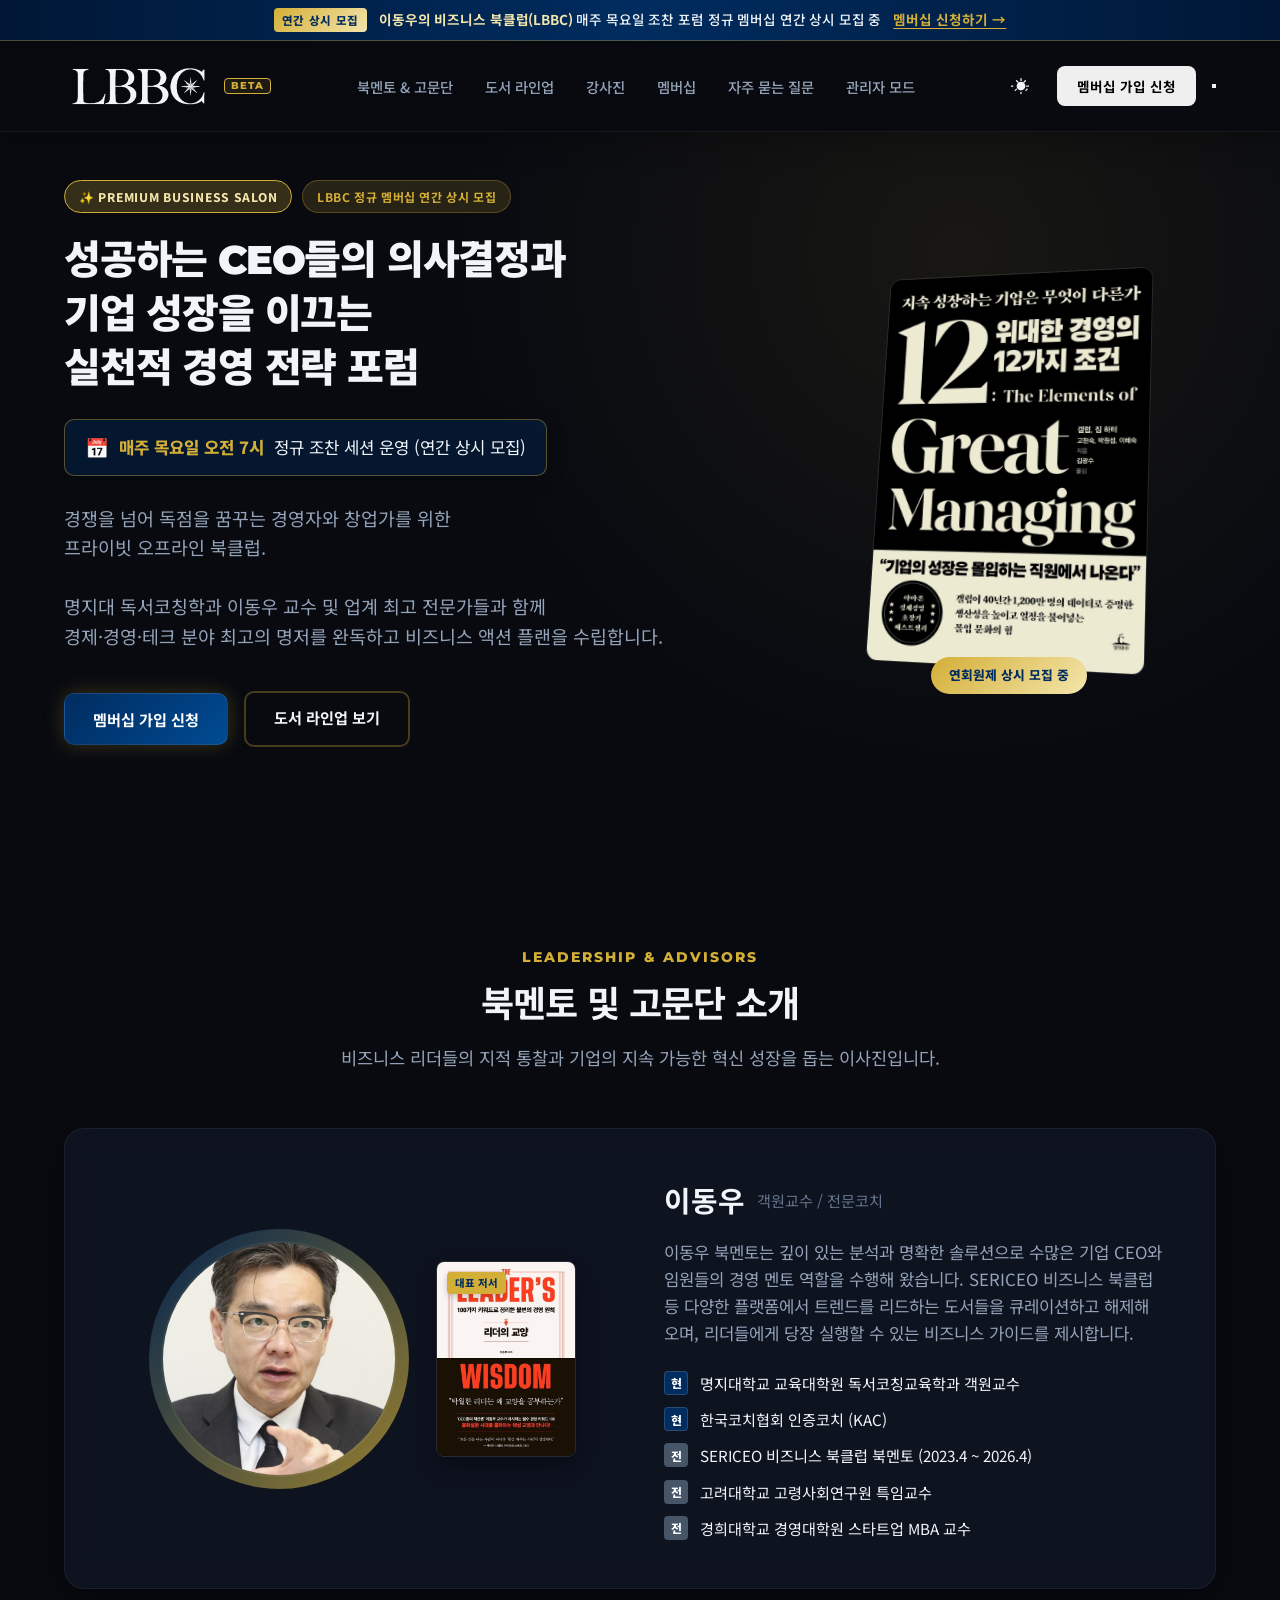
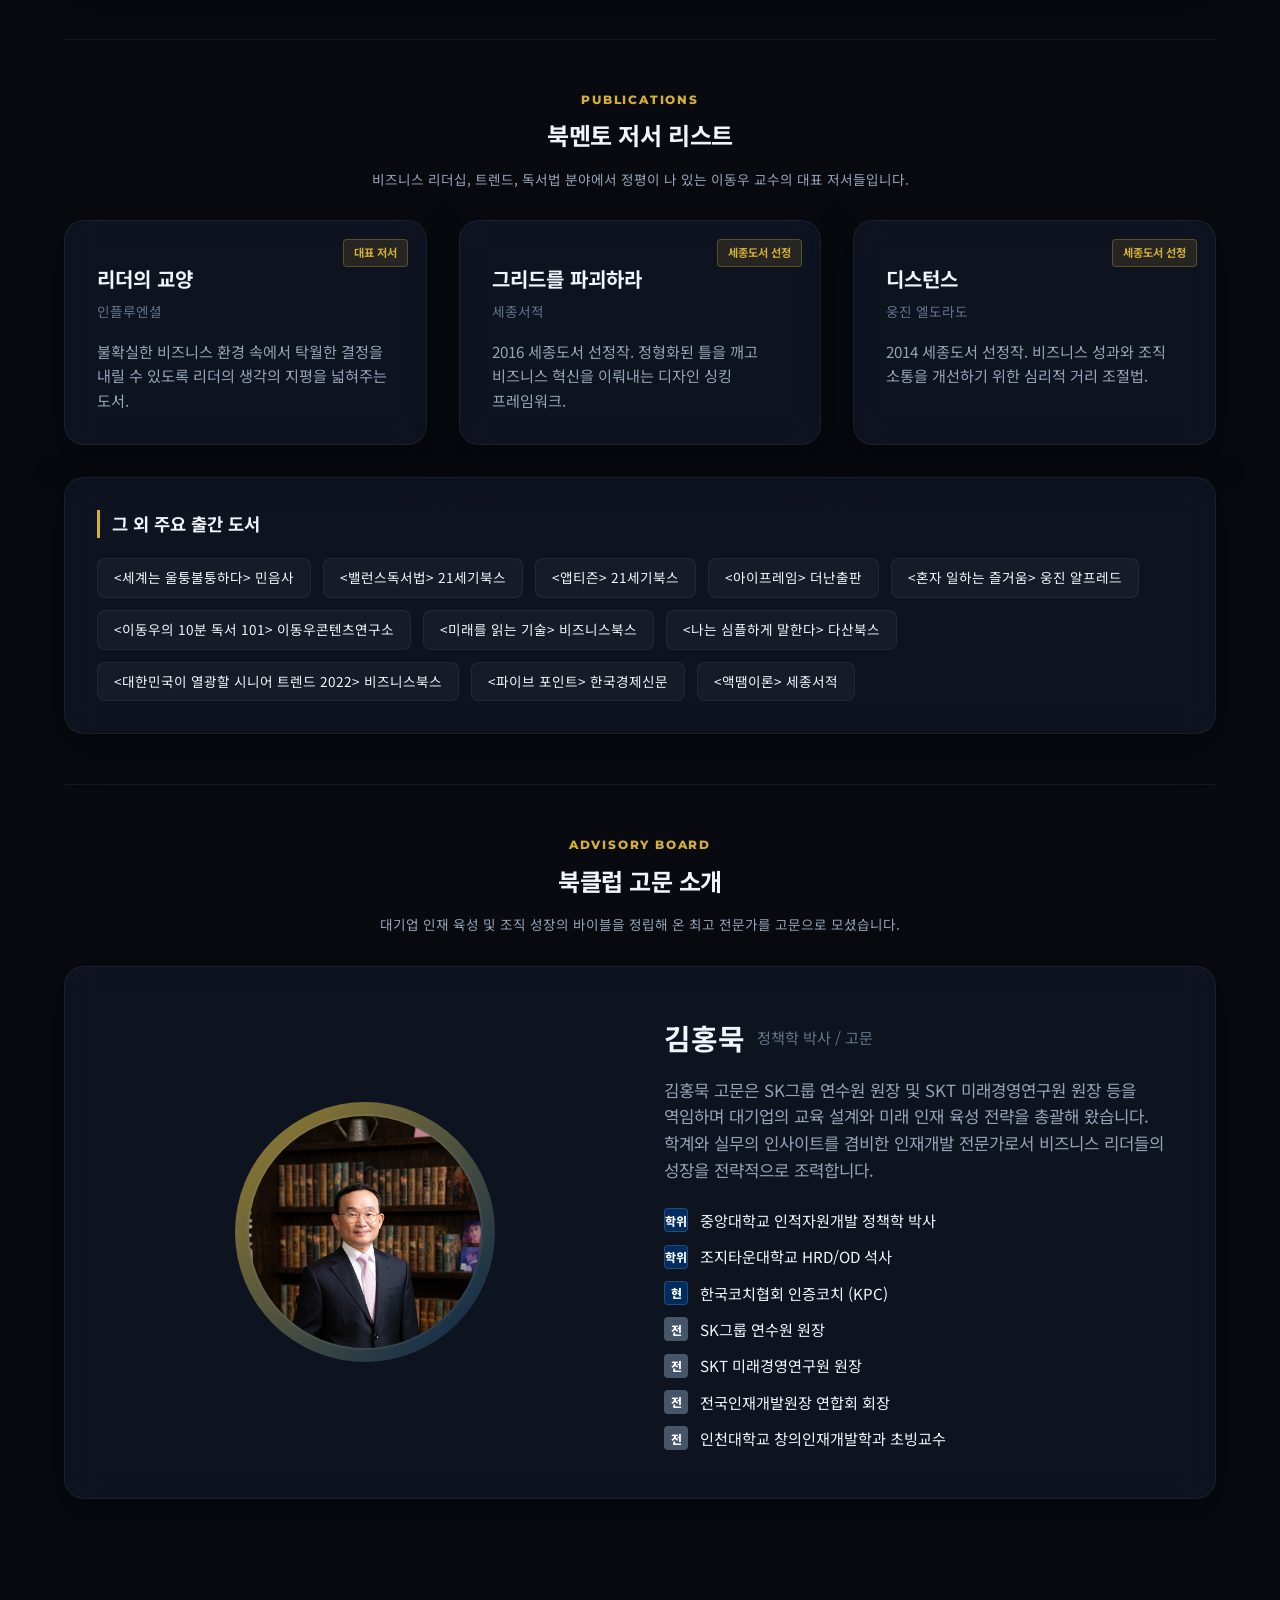
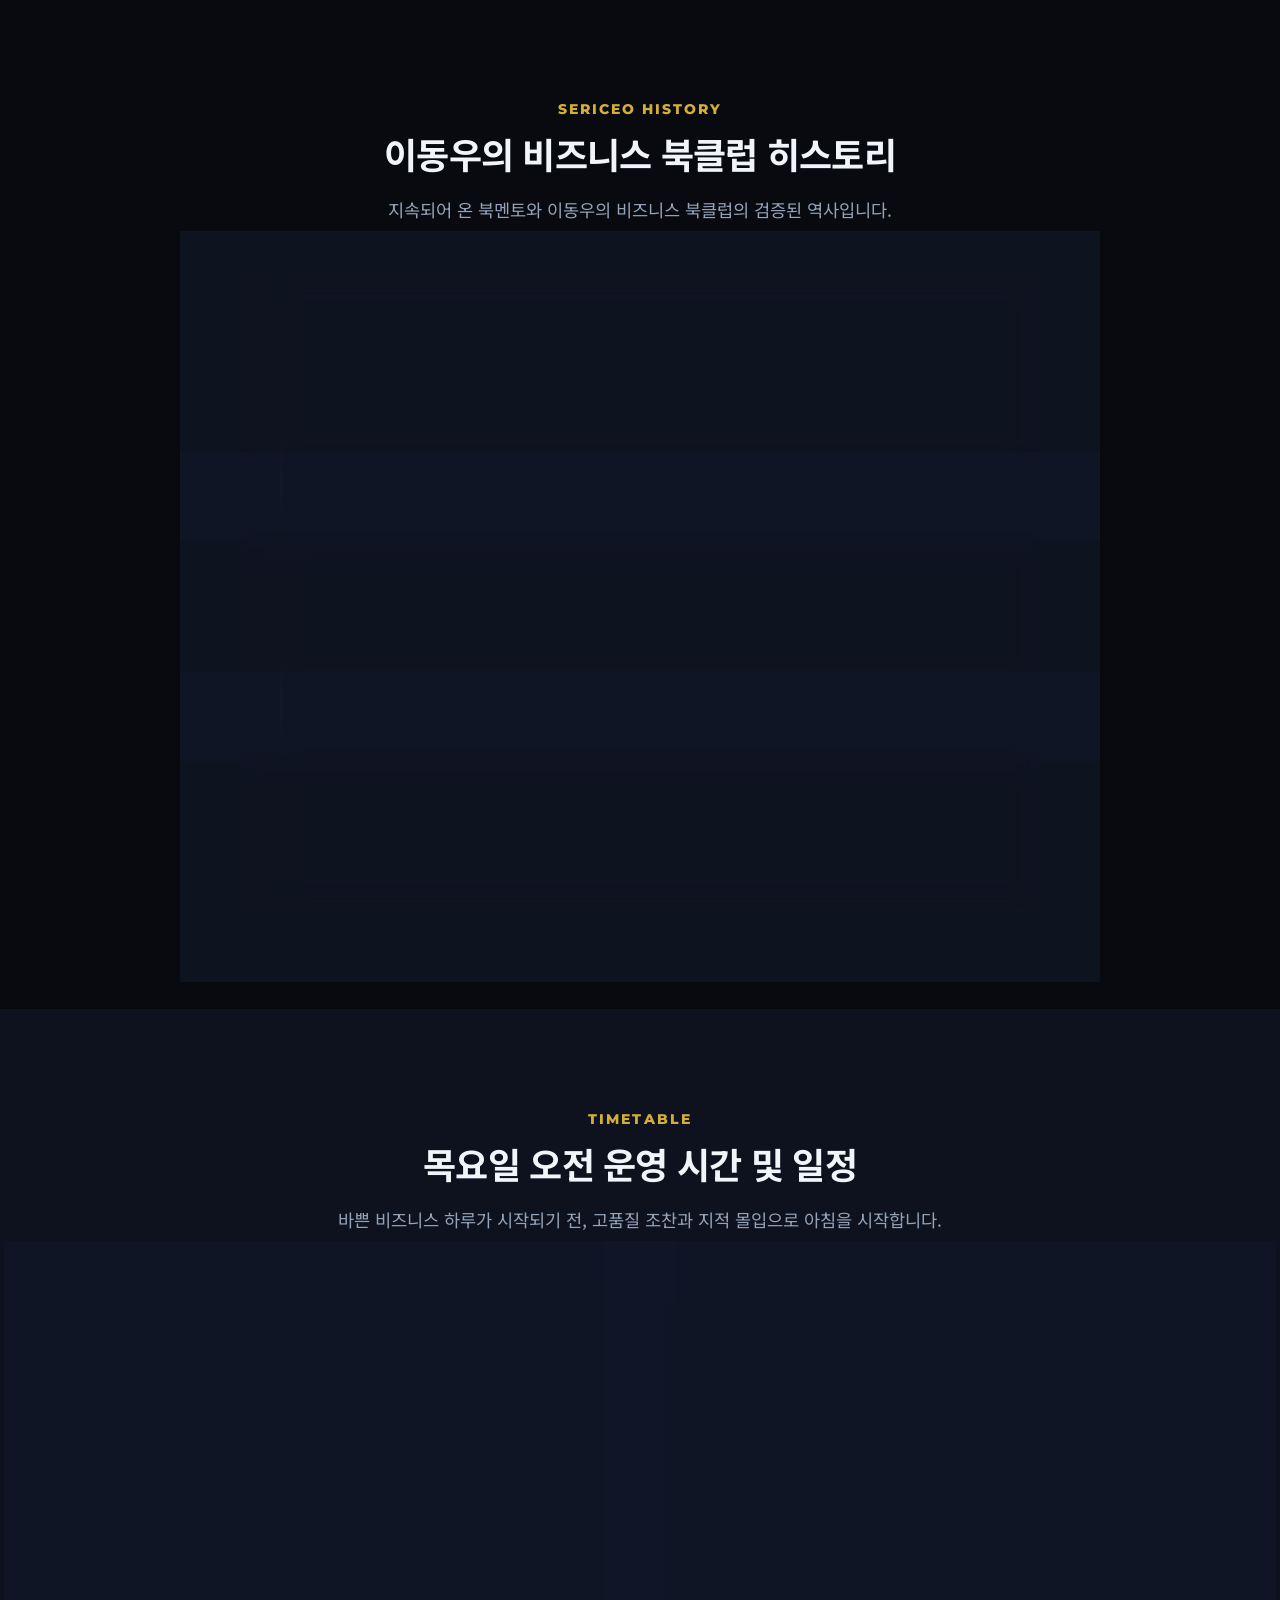
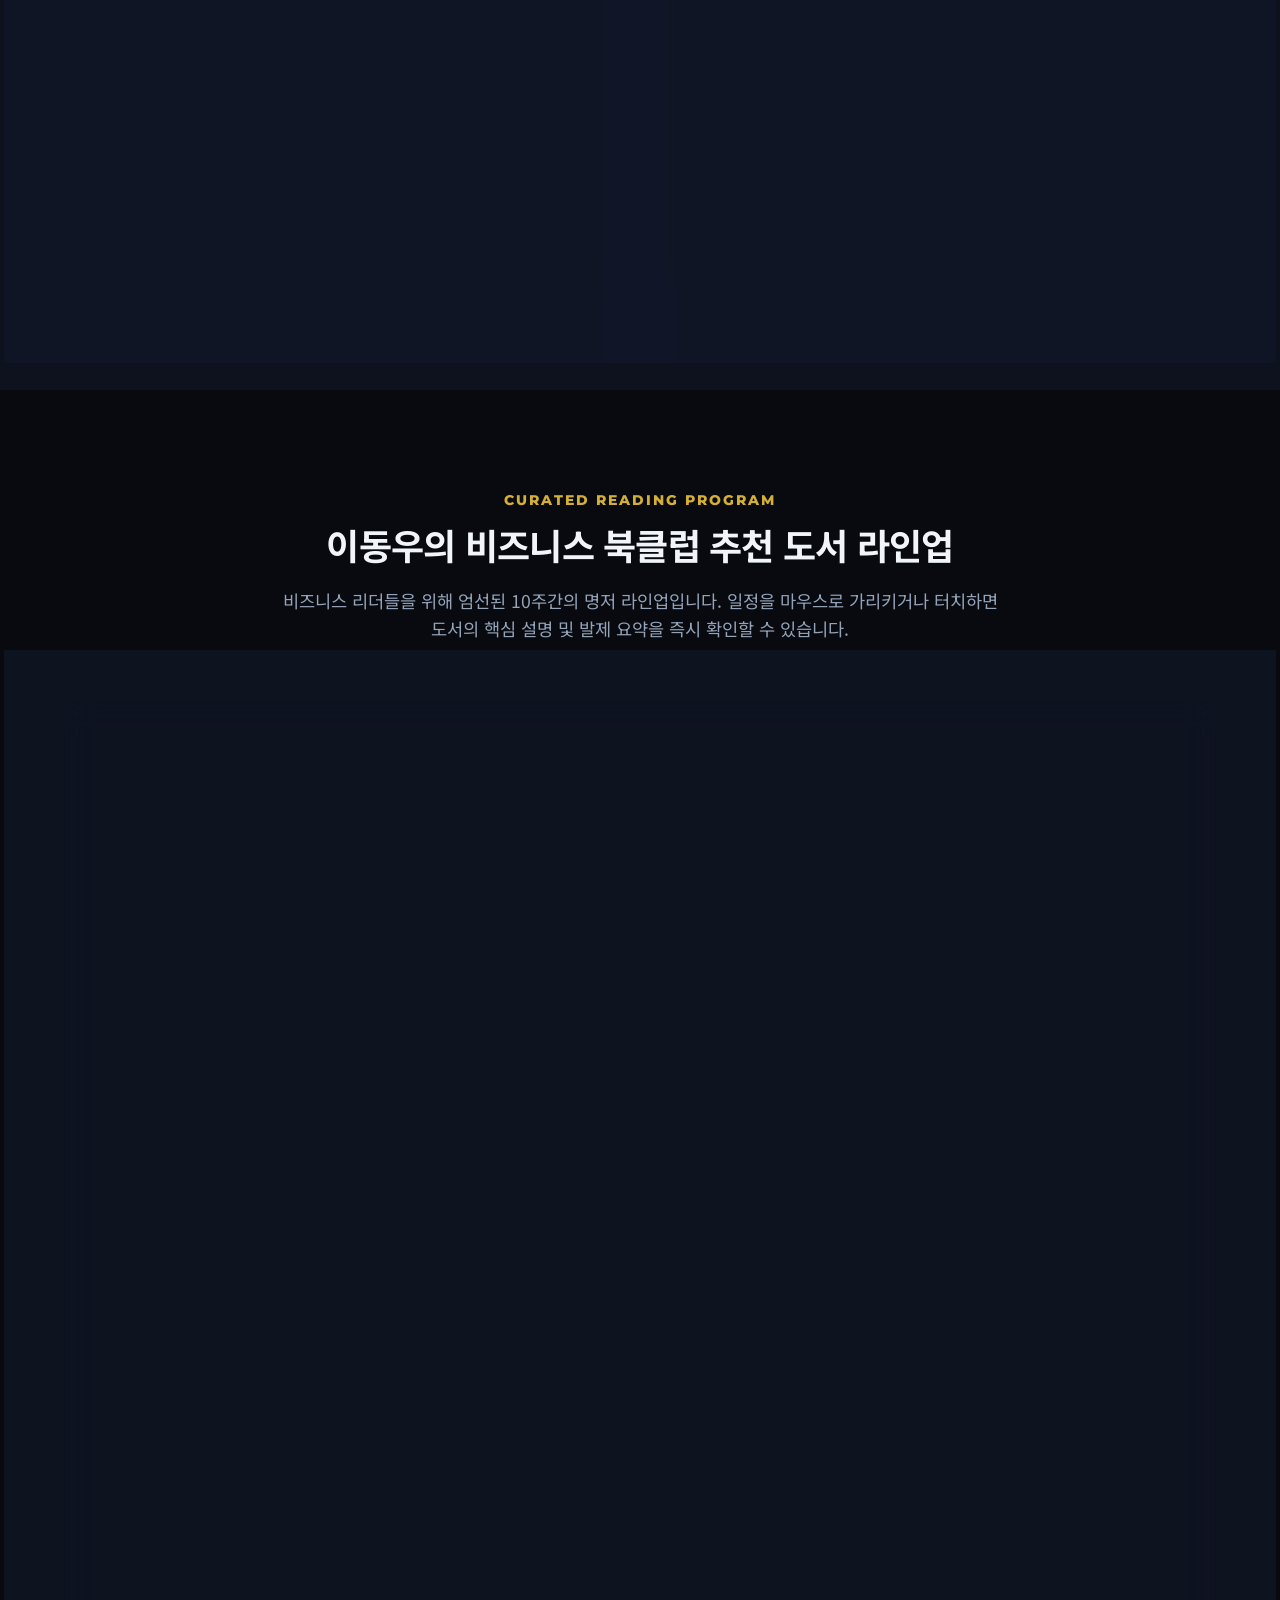
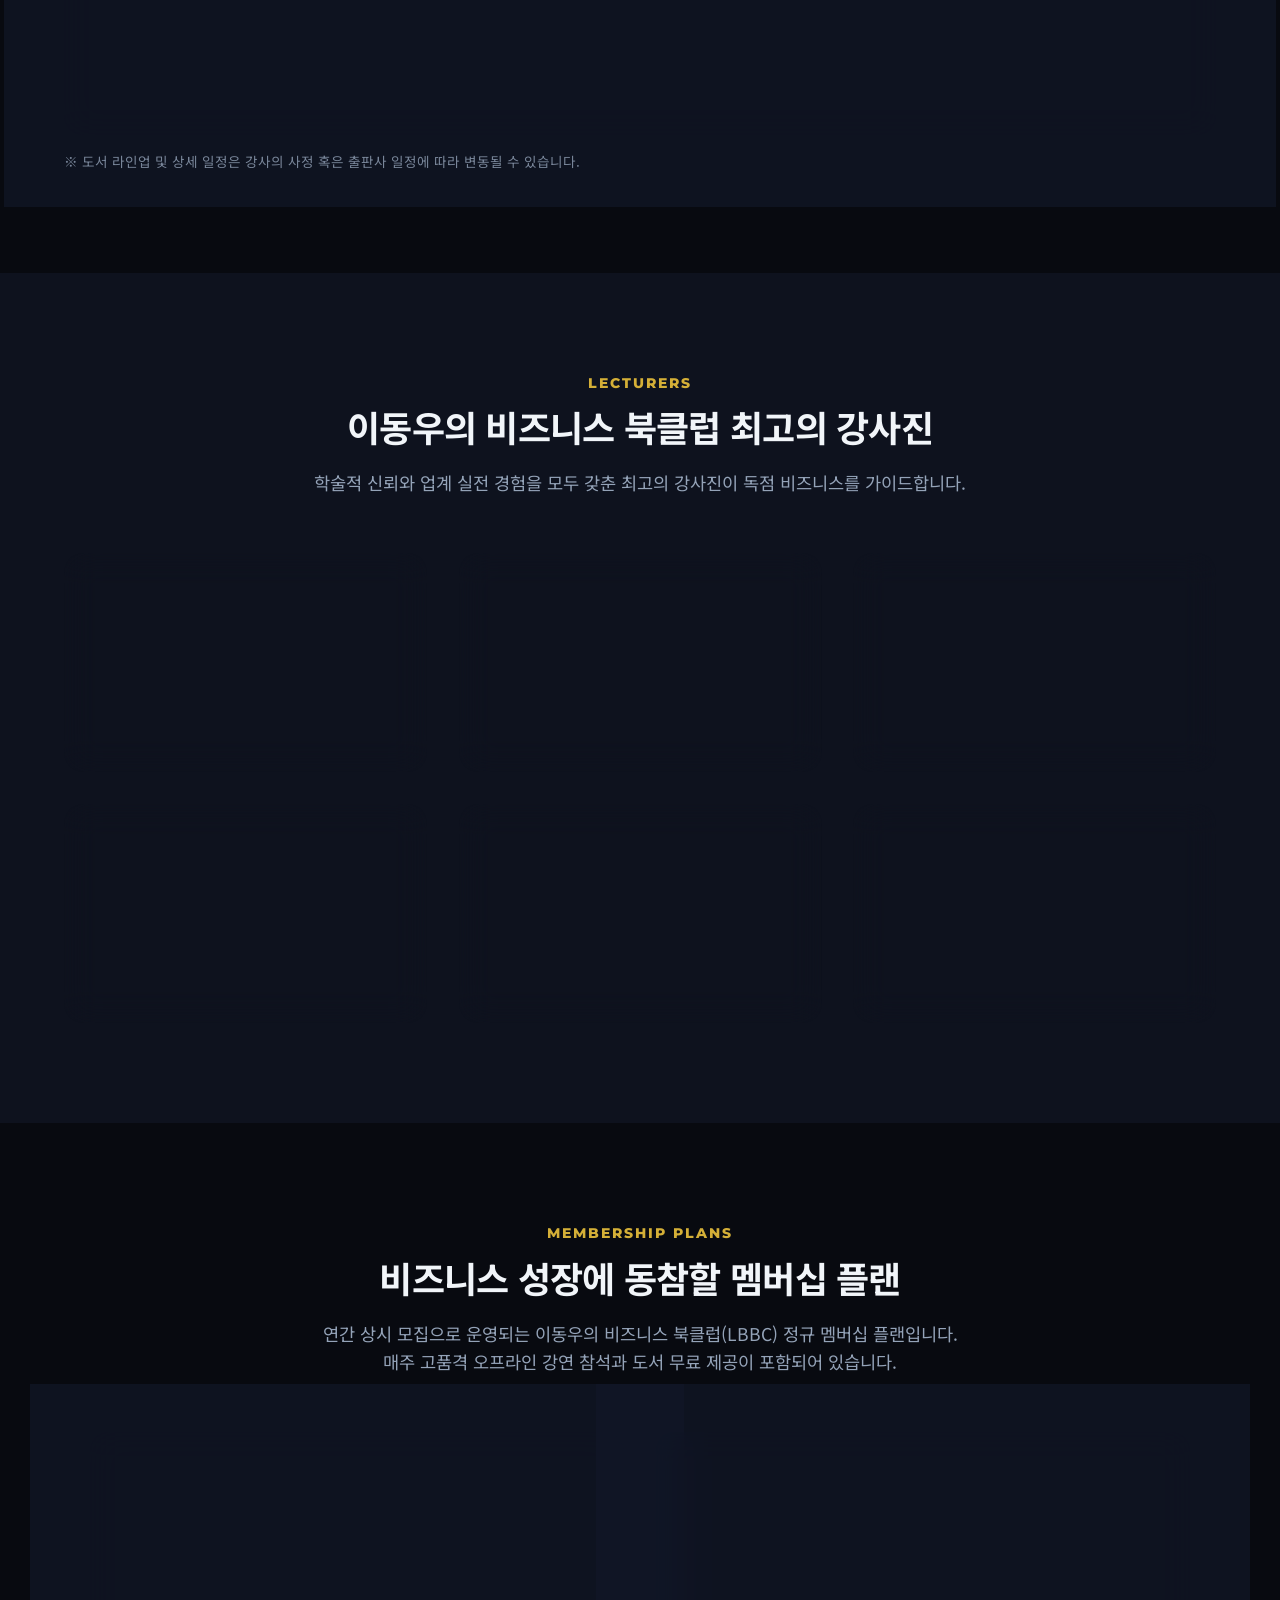
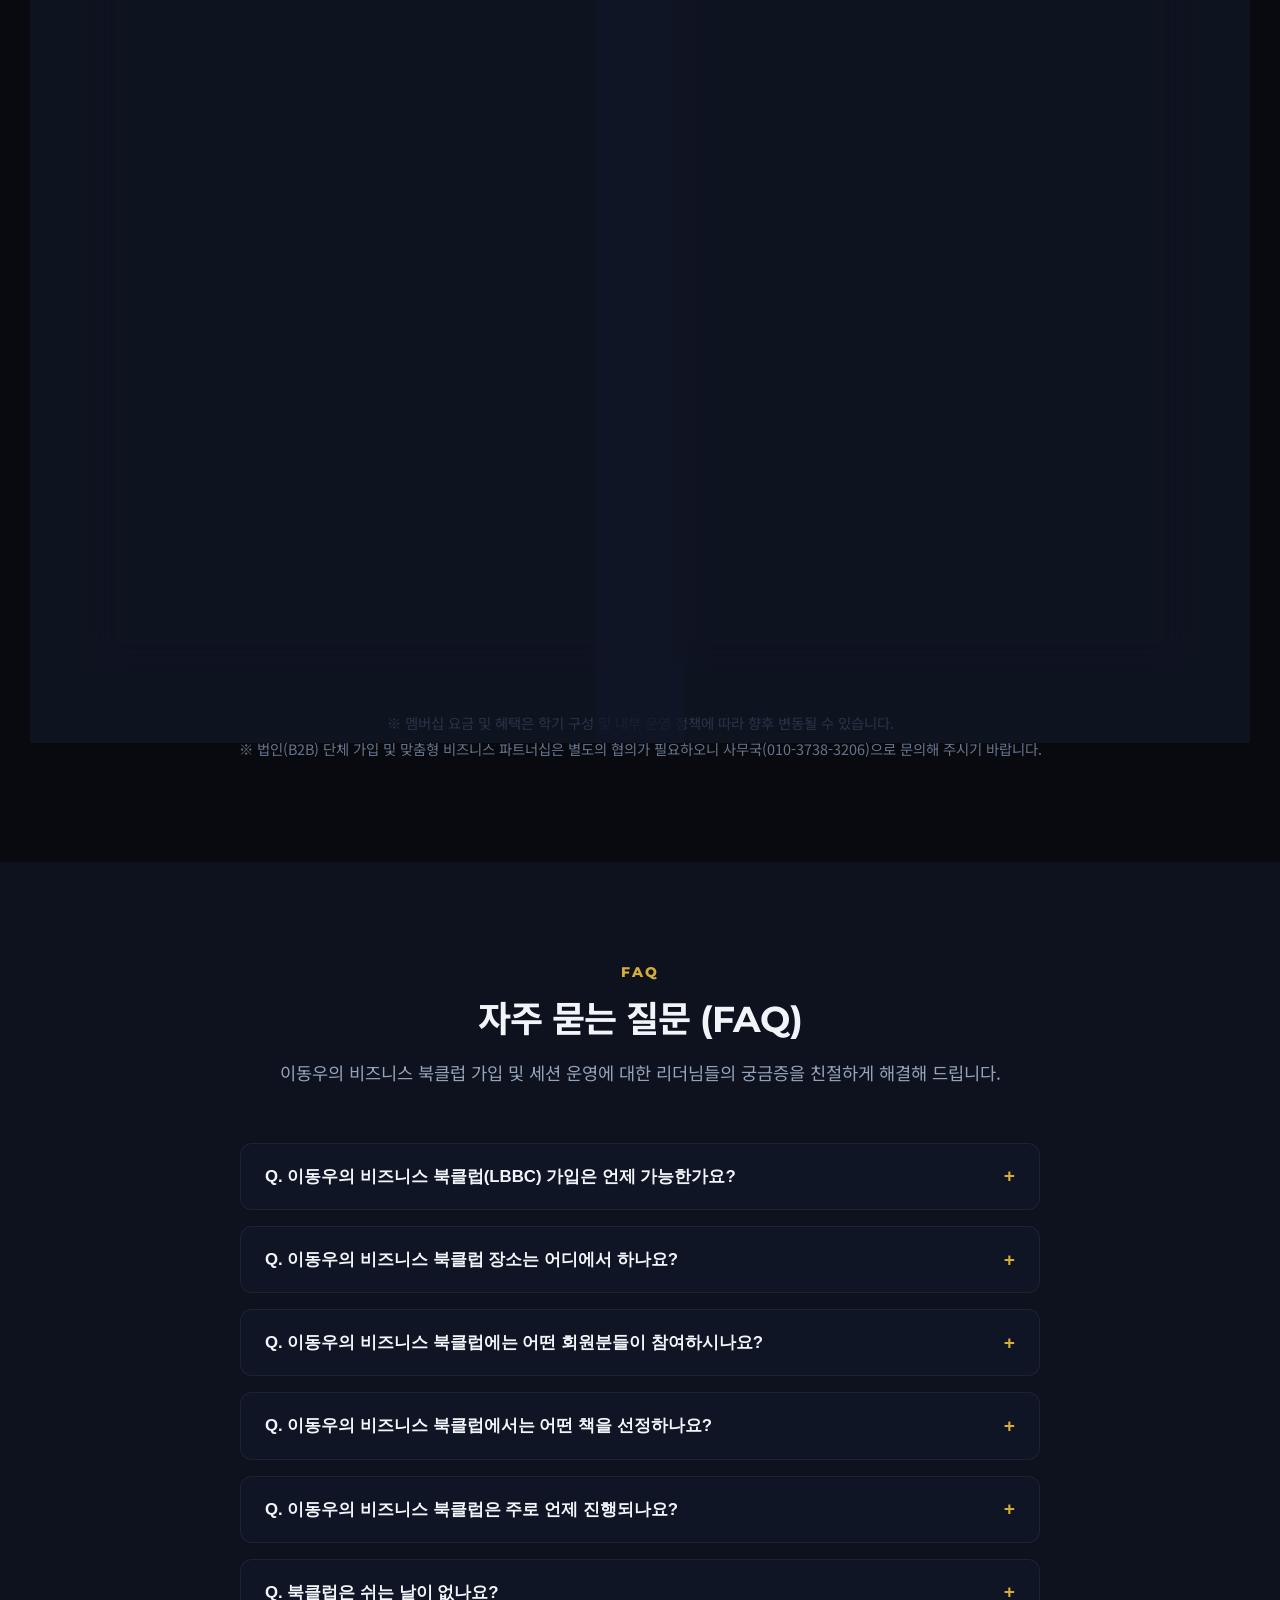
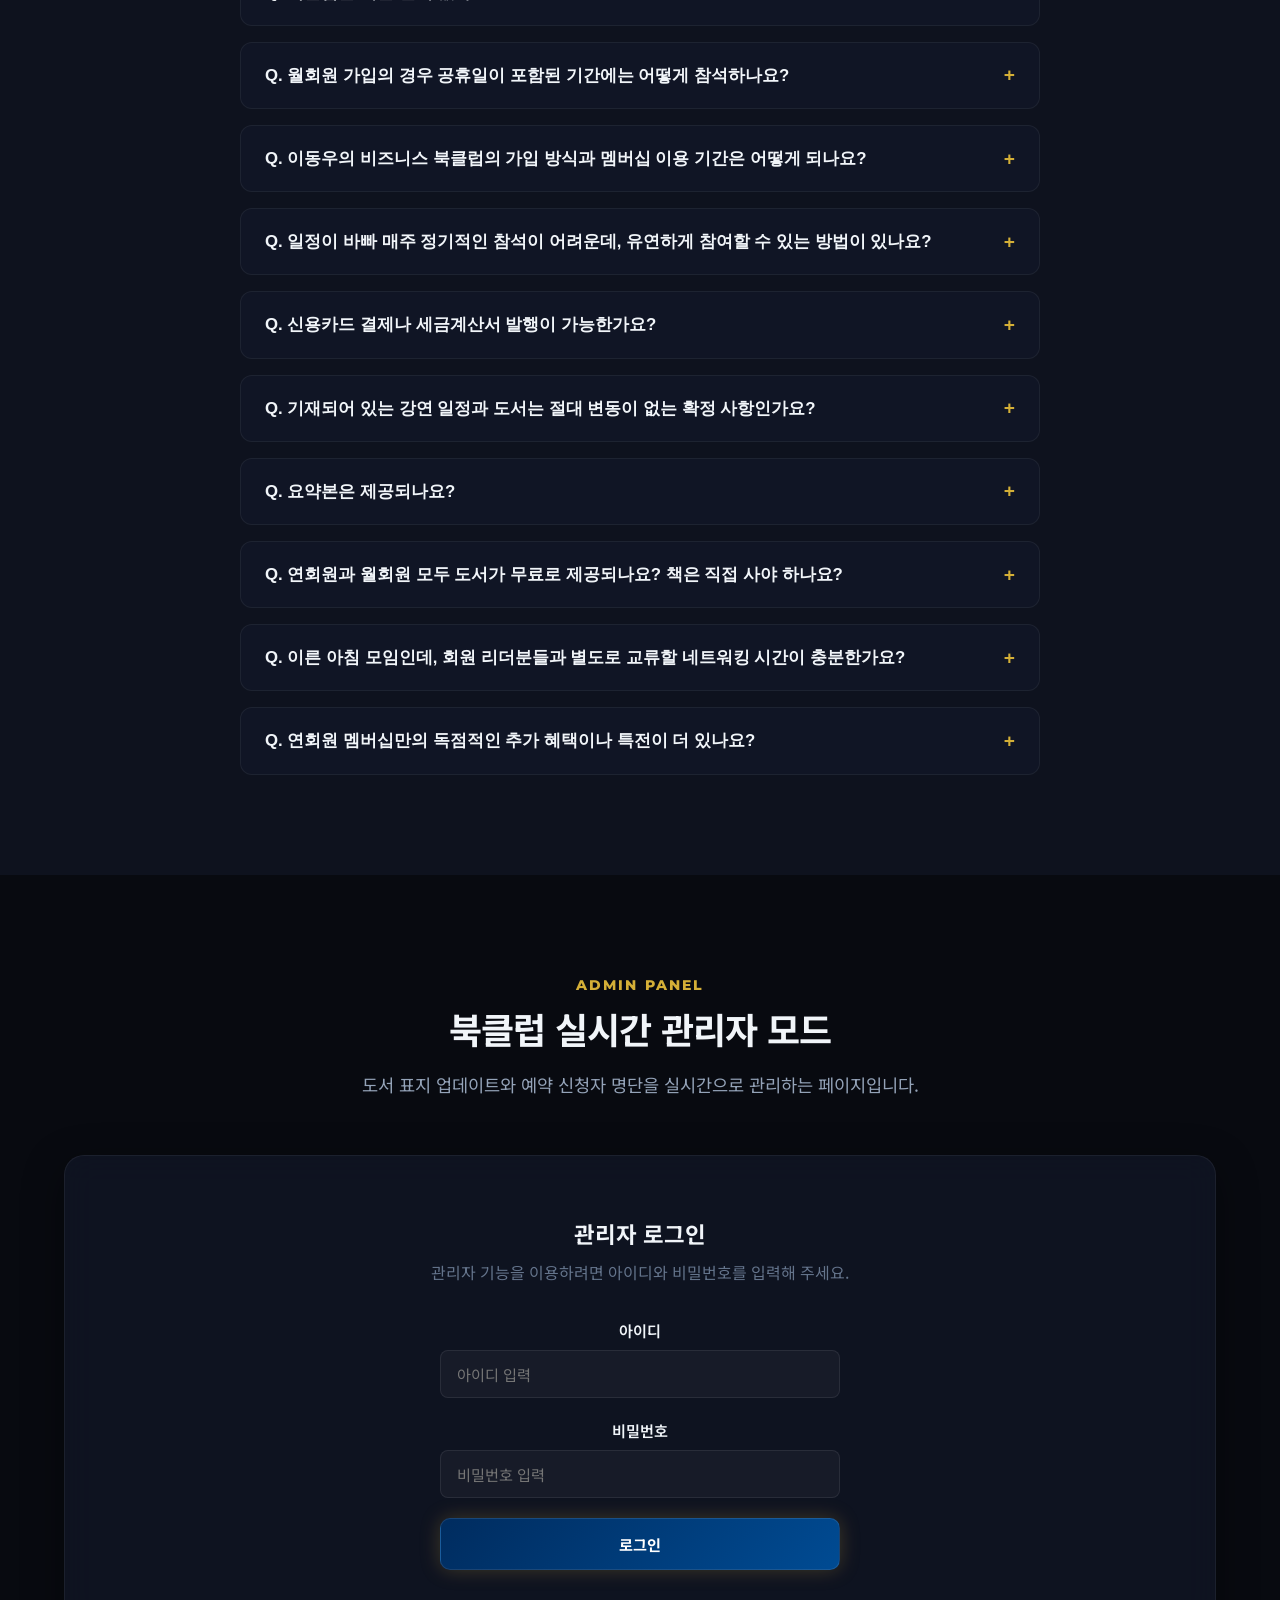
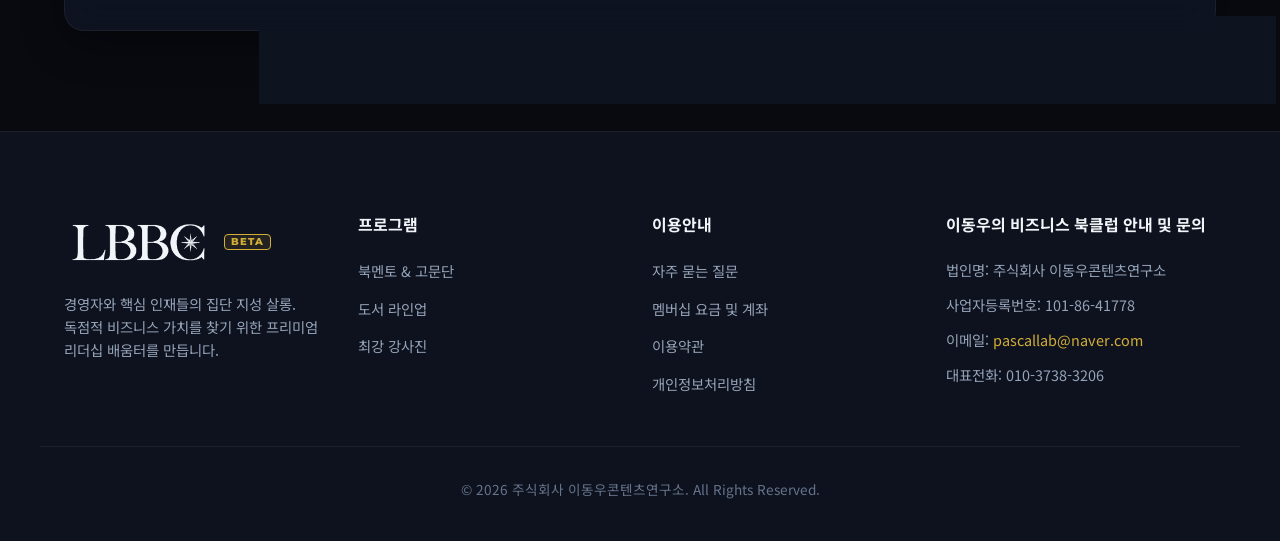
==== commit 51e4d0c1: "Update hero book cover: Replace 초풍요의 시대 with 위대한 경영의 12가지 조건" ====
--- a/index_single.html
+++ b/index_single.html
@@ -2646,8 +2646,8 @@
                 <div class="hero-image-area fade-in-up">
                     <div class="book-card-3d-wrapper">
                         <div class="book-card-3d">
-                            <!-- Show the main book (초풍요의 시대) -->
-                            <img src="assets/super_abundance.jpg" alt="초풍요의 시대 도서 표지" class="book-image-main" id="hero-book-cover">
+                            <!-- Show the main book (위대한 경영의 12가지 조건) -->
+                            <img src="assets/great_managing.jpg" alt="위대한 경영의 12가지 조건 도서 표지" class="book-image-main" id="hero-book-cover">
                             <div class="book-card-glow"></div>
                         </div>
                         <div class="hero-season-tag">연회원제 상시 모집 중</div>
@@ -3868,7 +3868,7 @@
     ];
 
     // Initialize mock database
-    const DB_VERSION = 'v2.7';
+    const DB_VERSION = 'v2.9';
     if (localStorage.getItem('bbc_db_version') !== DB_VERSION) {
         localStorage.setItem('bbc_schedule', JSON.stringify(defaultSchedule));
         localStorage.setItem('bbc_columns', JSON.stringify(defaultColumns));
@@ -4027,10 +4027,12 @@
         // Render Admin Waitlist (local storage fallback initially)
         renderWaitlistTable(waitlist, false);
 
-        // Update Hero Cover to specific book (초풍요의 시대)
+        // Update Hero Cover to specific book (위대한 경영의 12가지 조건)
         const heroCover = document.getElementById('hero-book-cover');
-        if (heroCover && schedule[1]) {
-            heroCover.src = schedule[1].cover;
+        const greatManagingBook = schedule.find(s => s.id === 'great_managing') || schedule[0];
+        if (heroCover && greatManagingBook) {
+            heroCover.src = greatManagingBook.cover;
+            heroCover.alt = `${greatManagingBook.book} 도서 표지`;
         }
     };
 
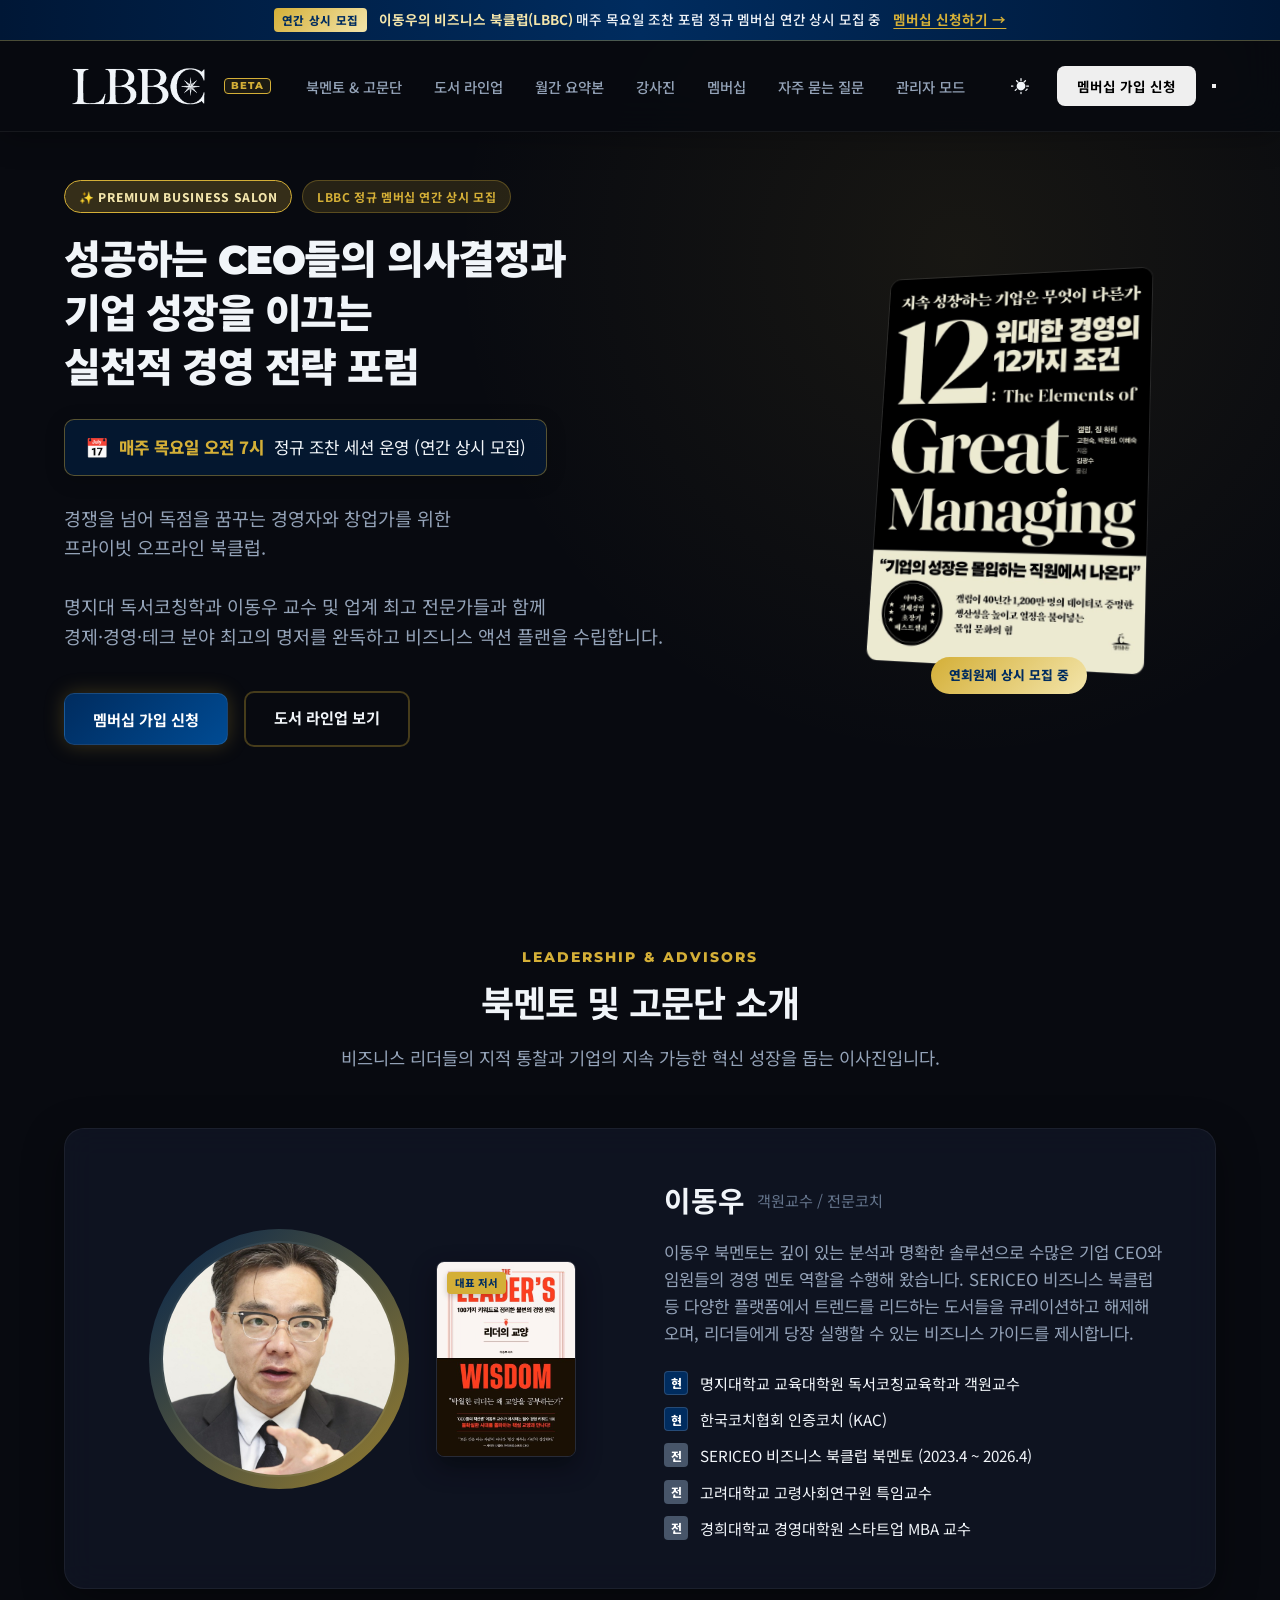
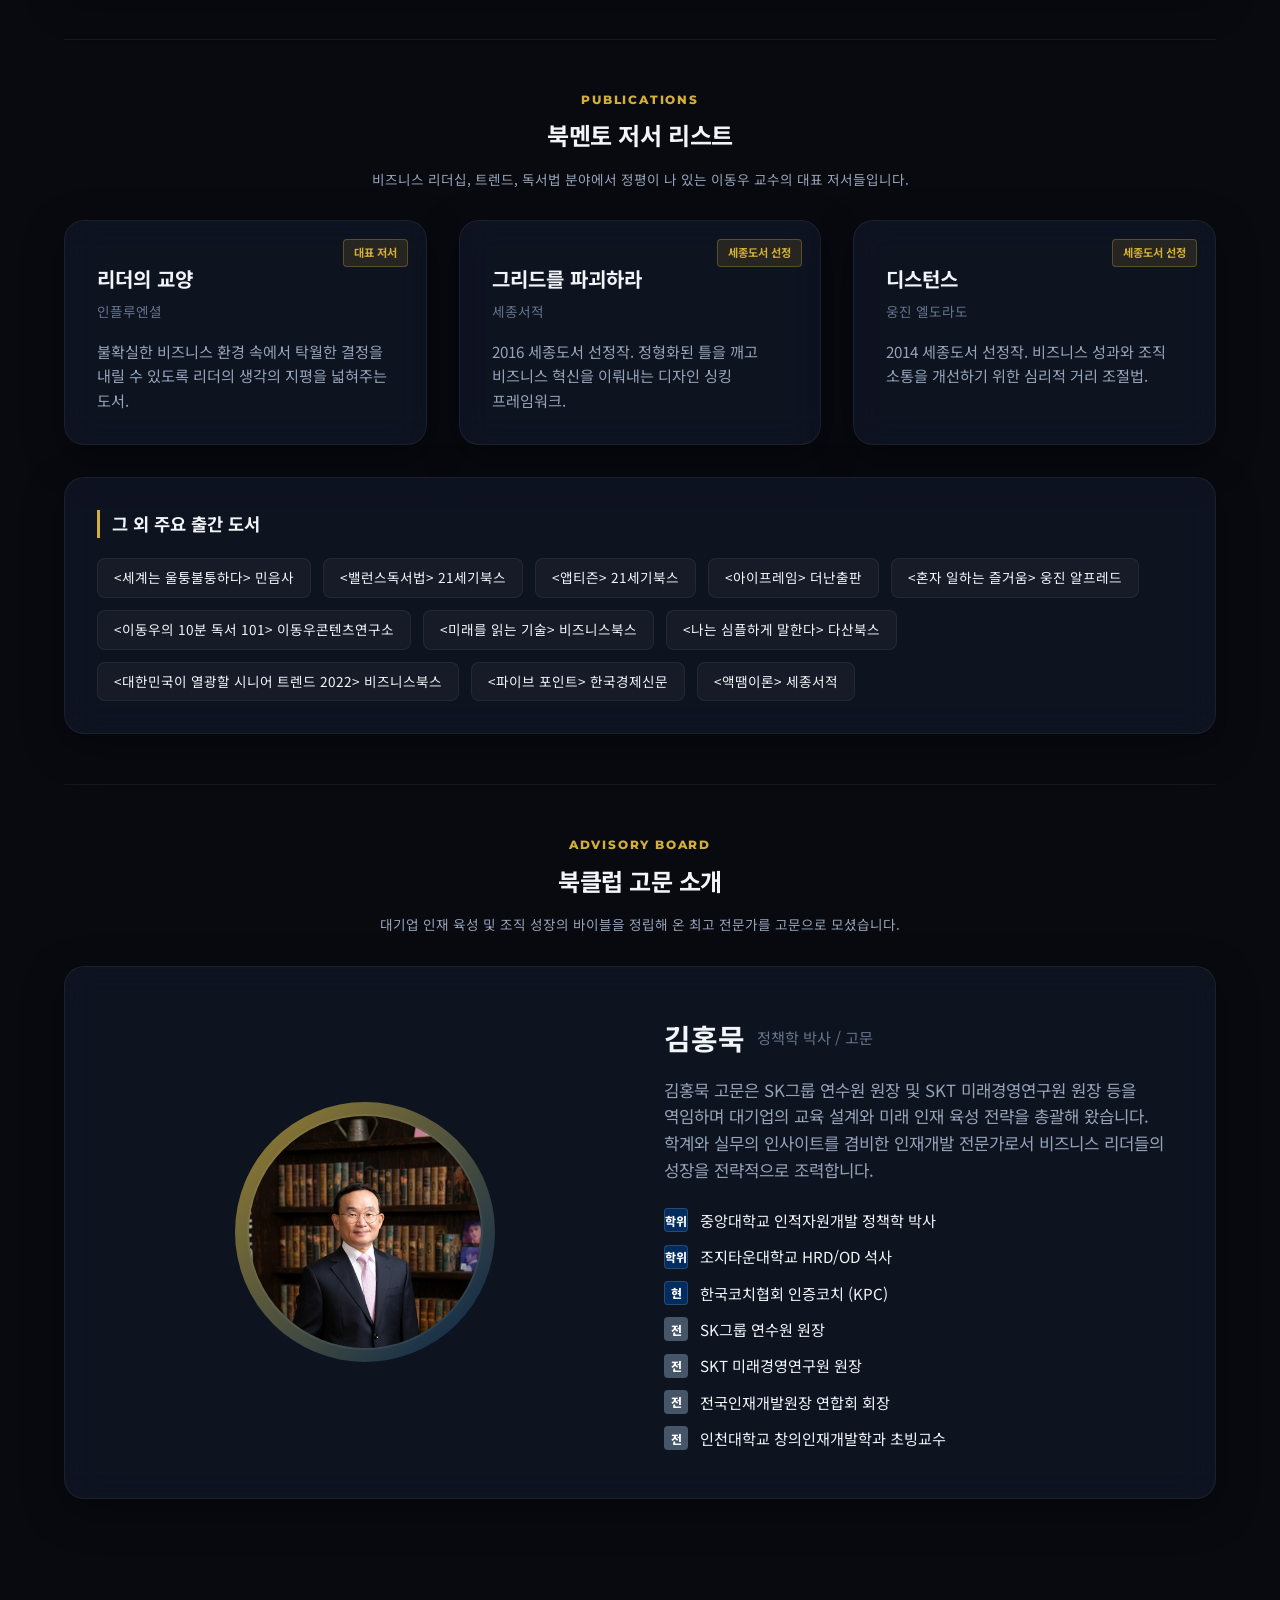
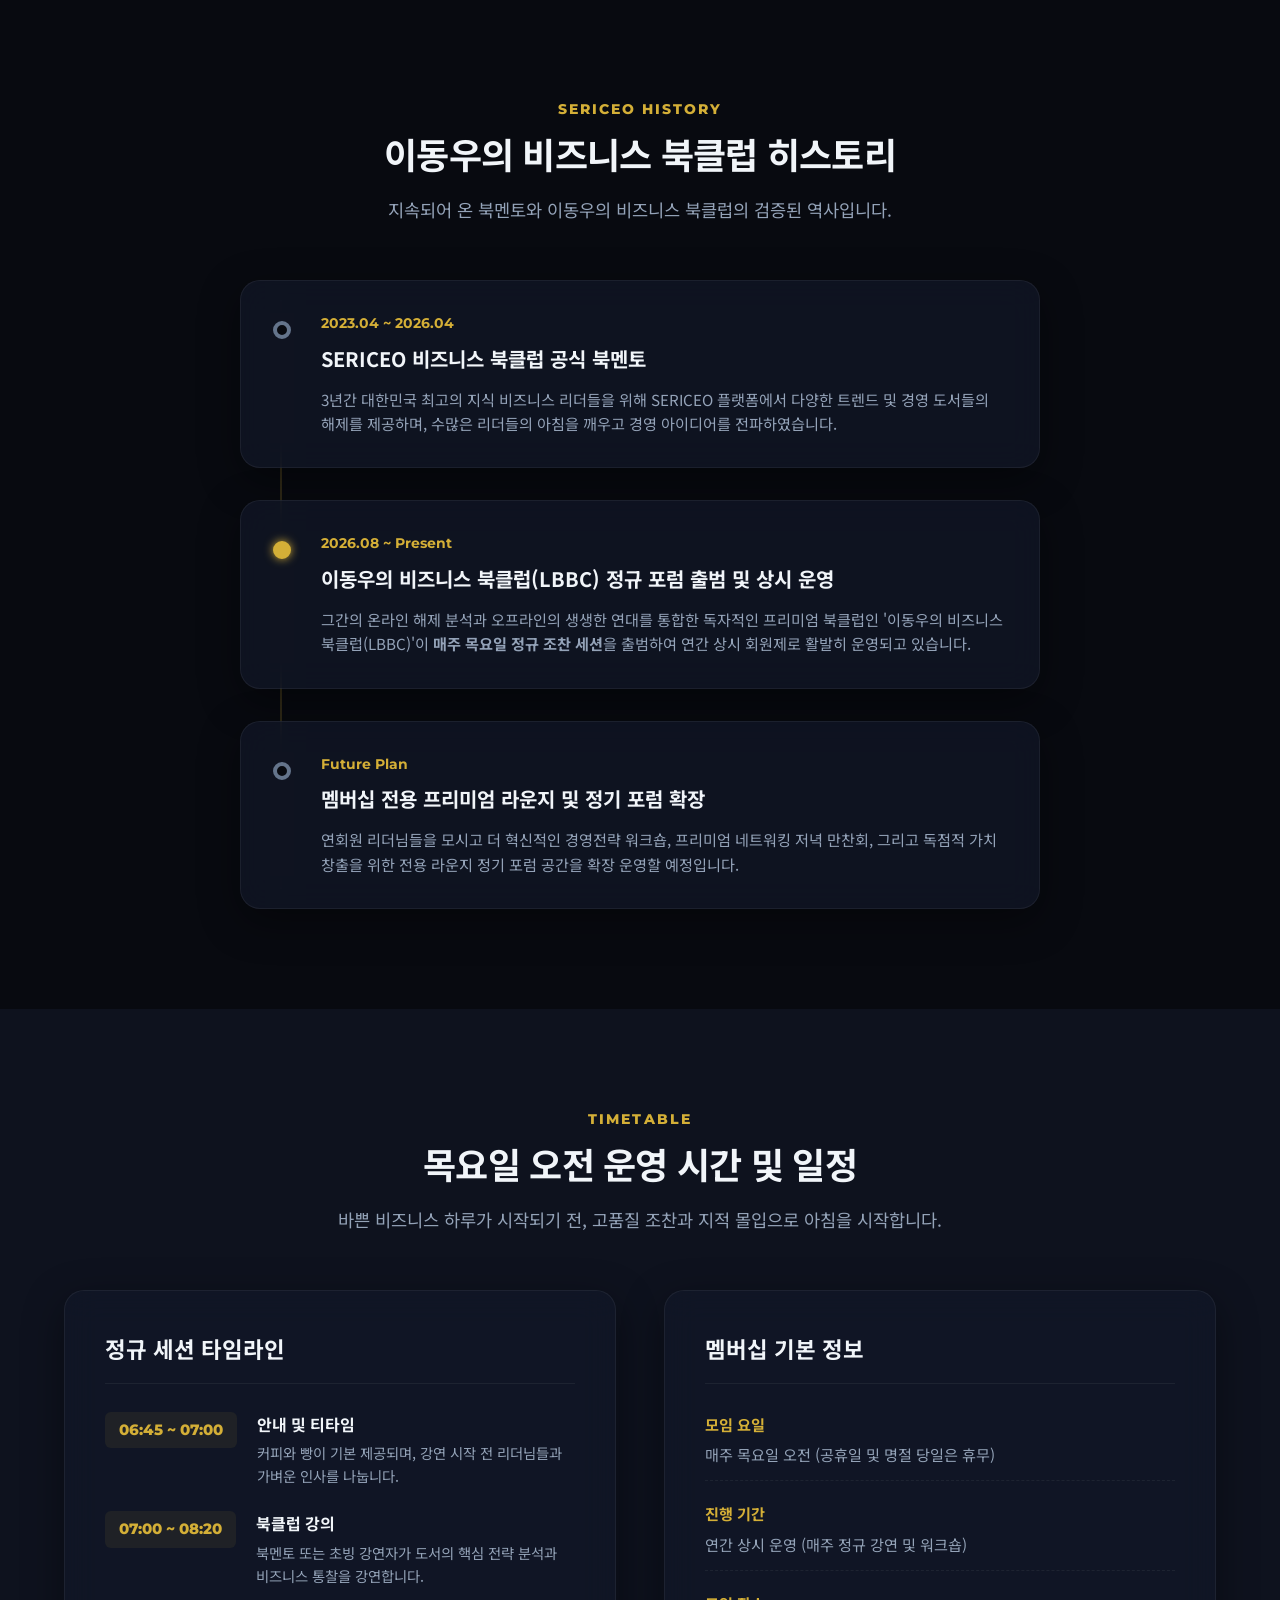
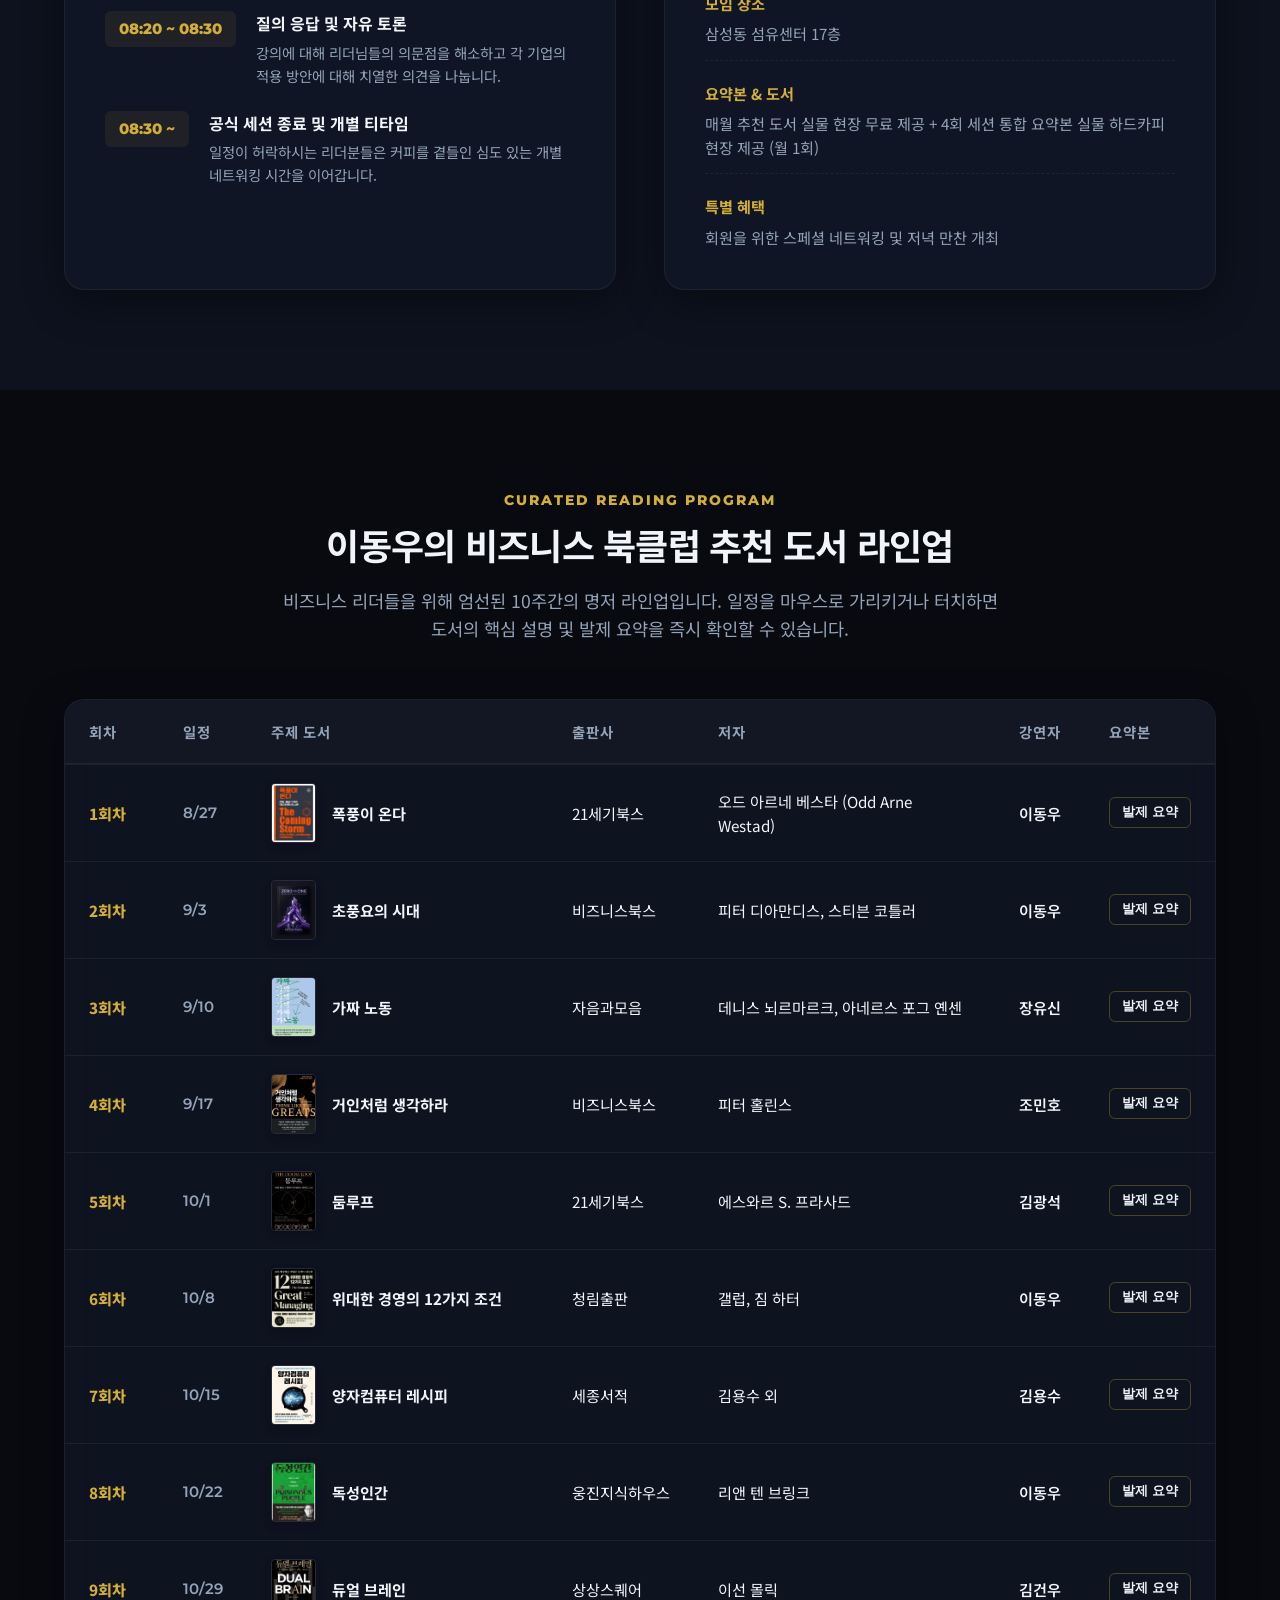
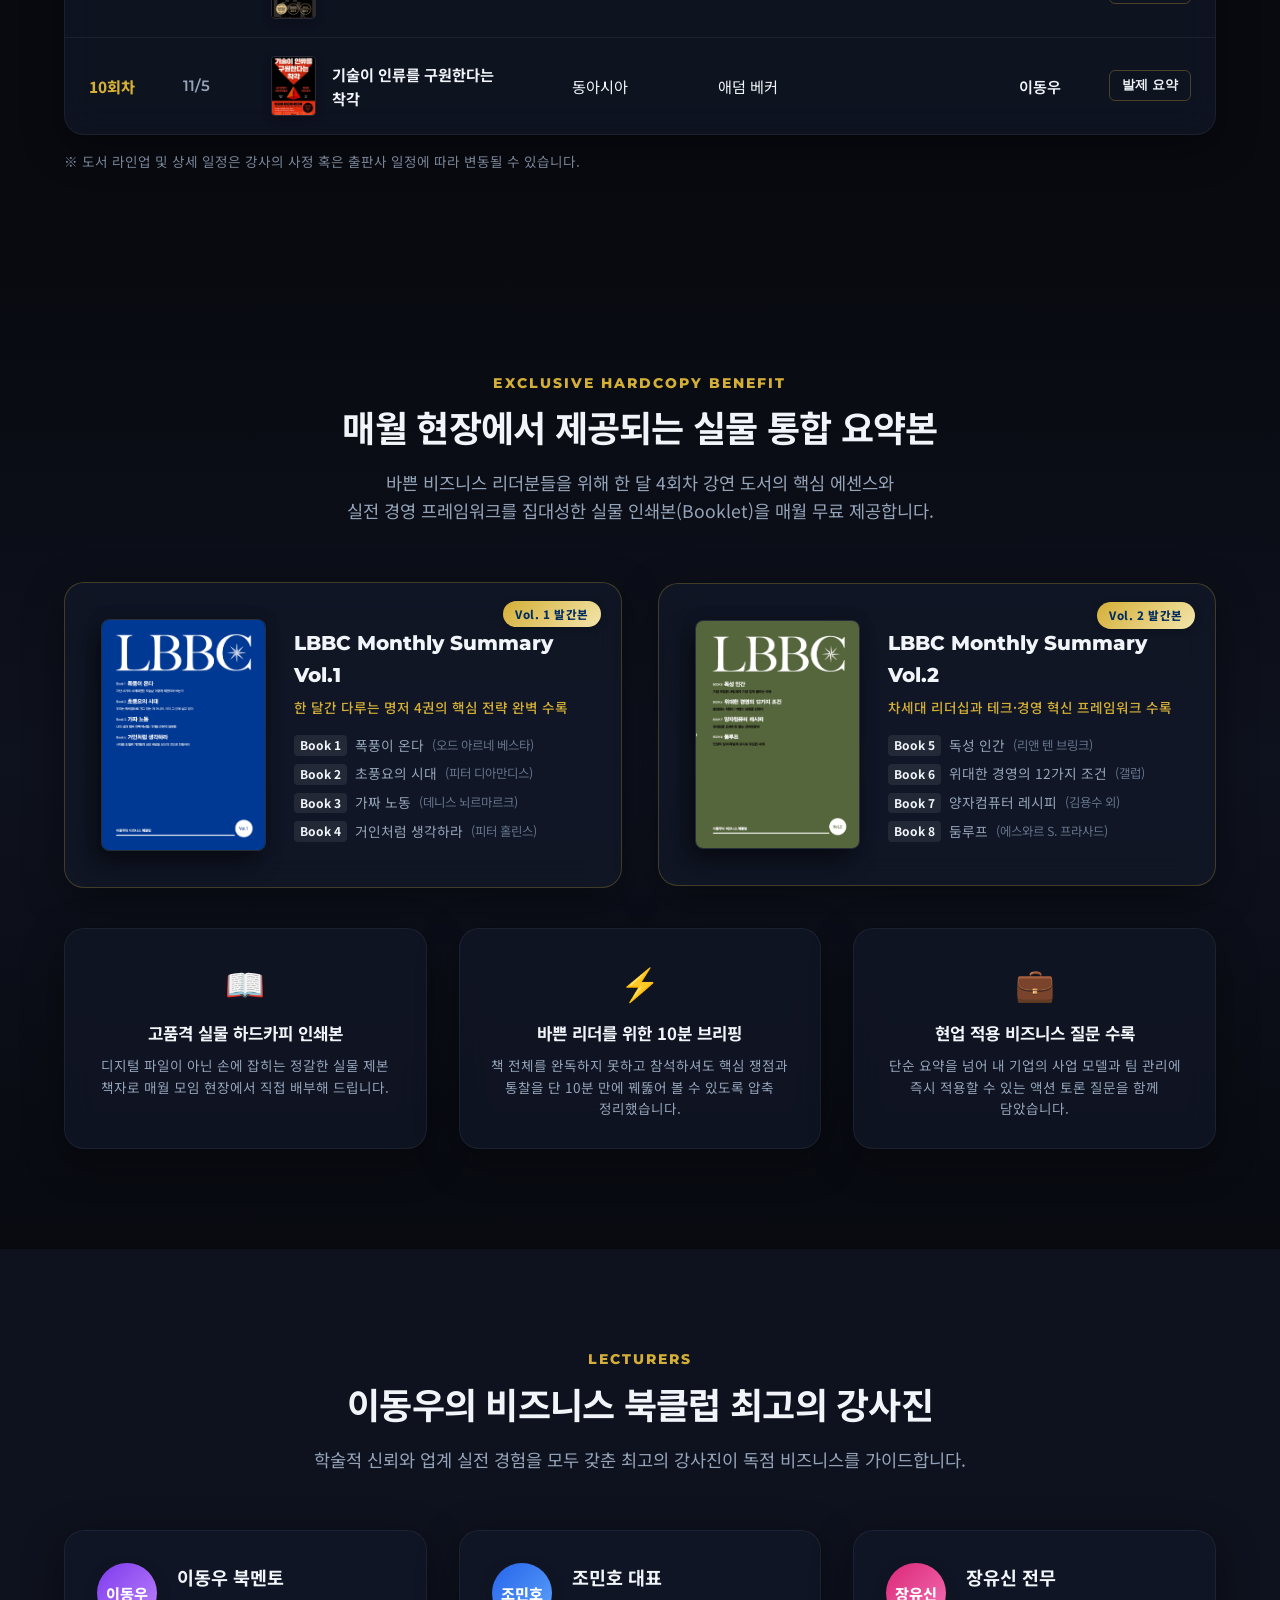
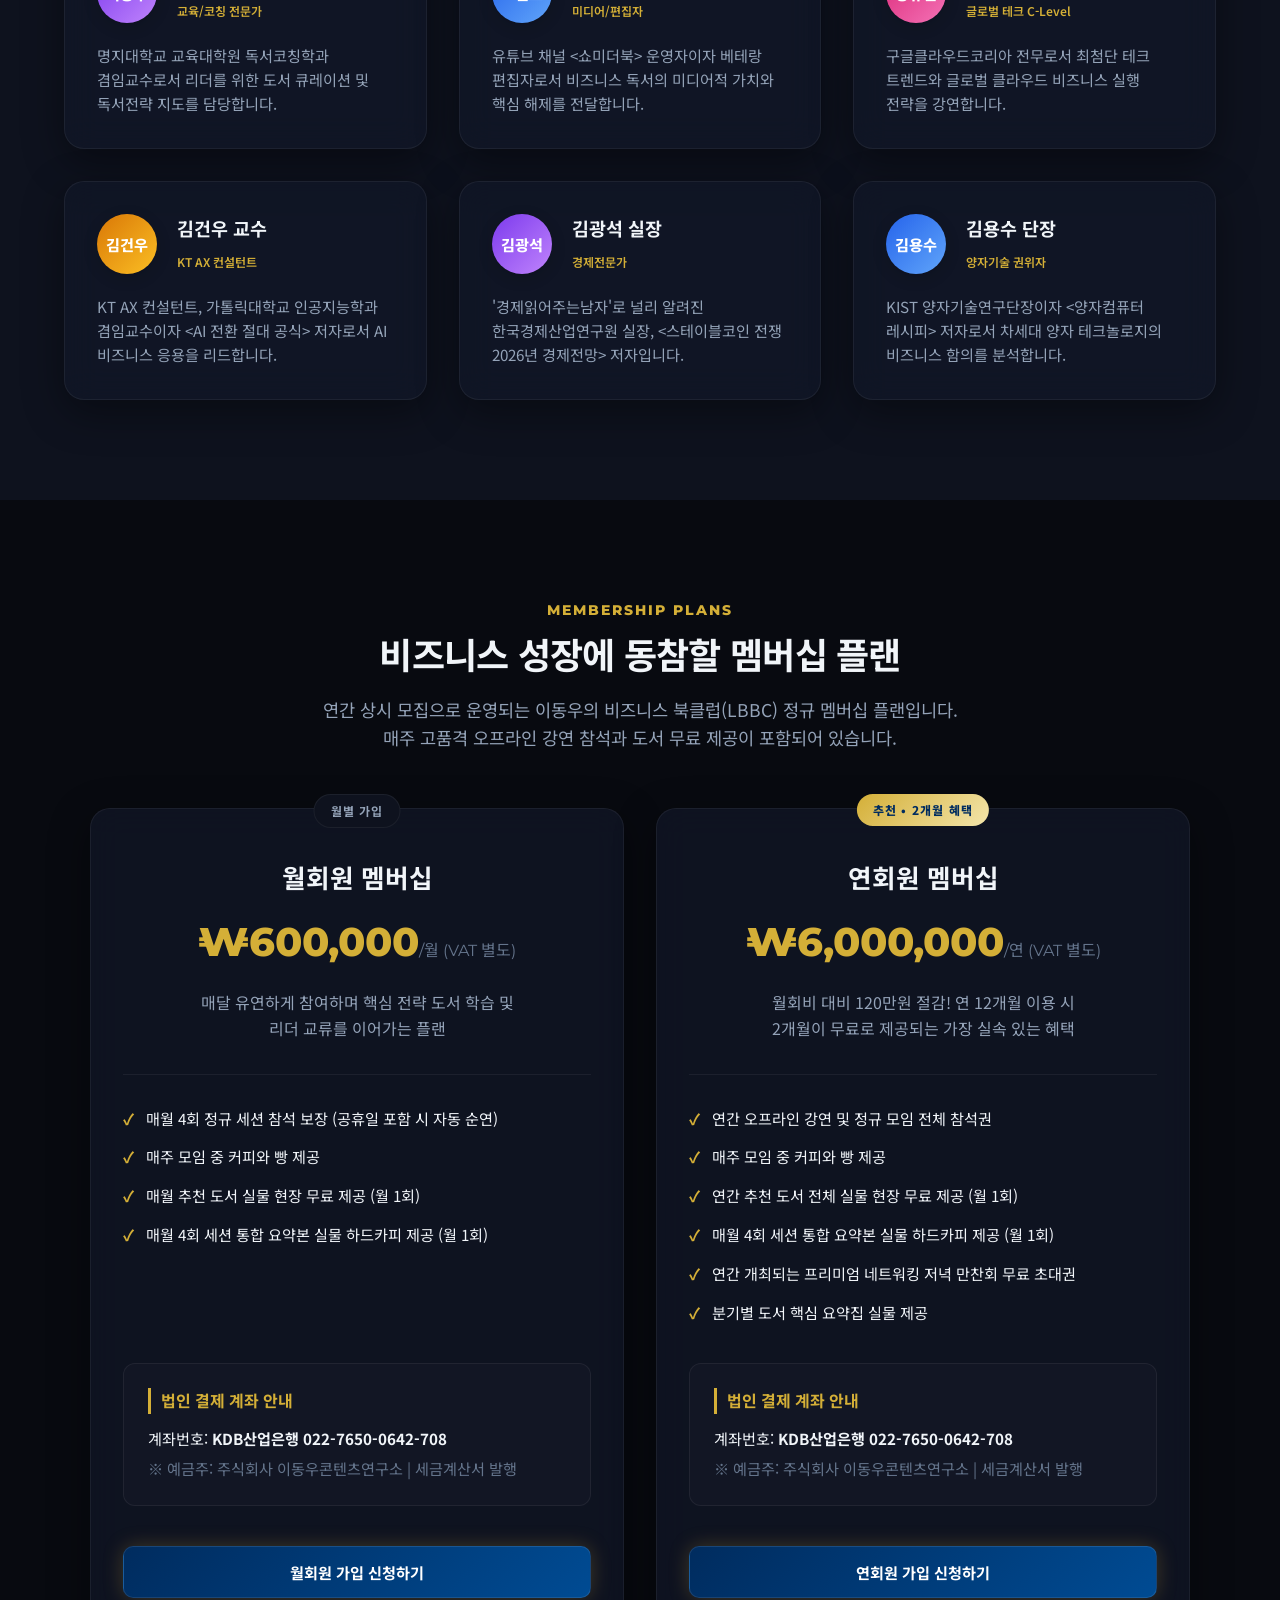
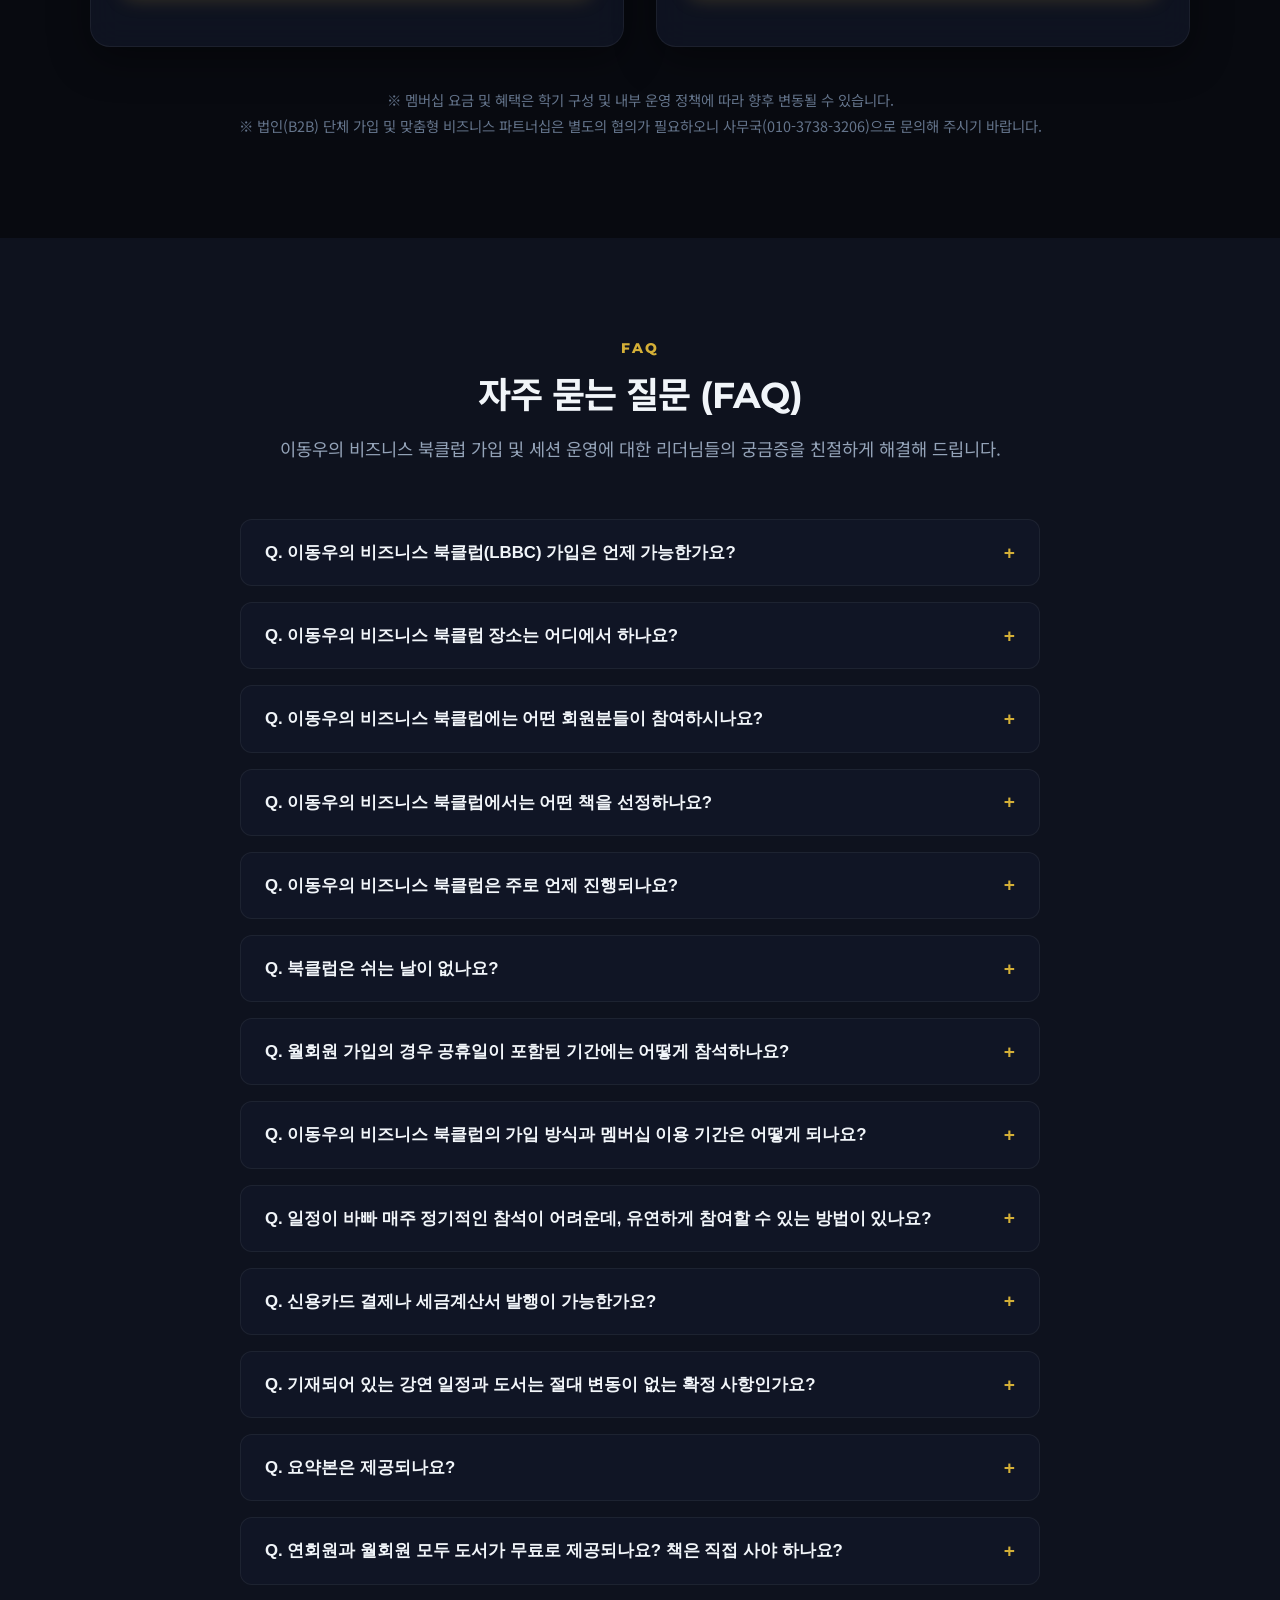
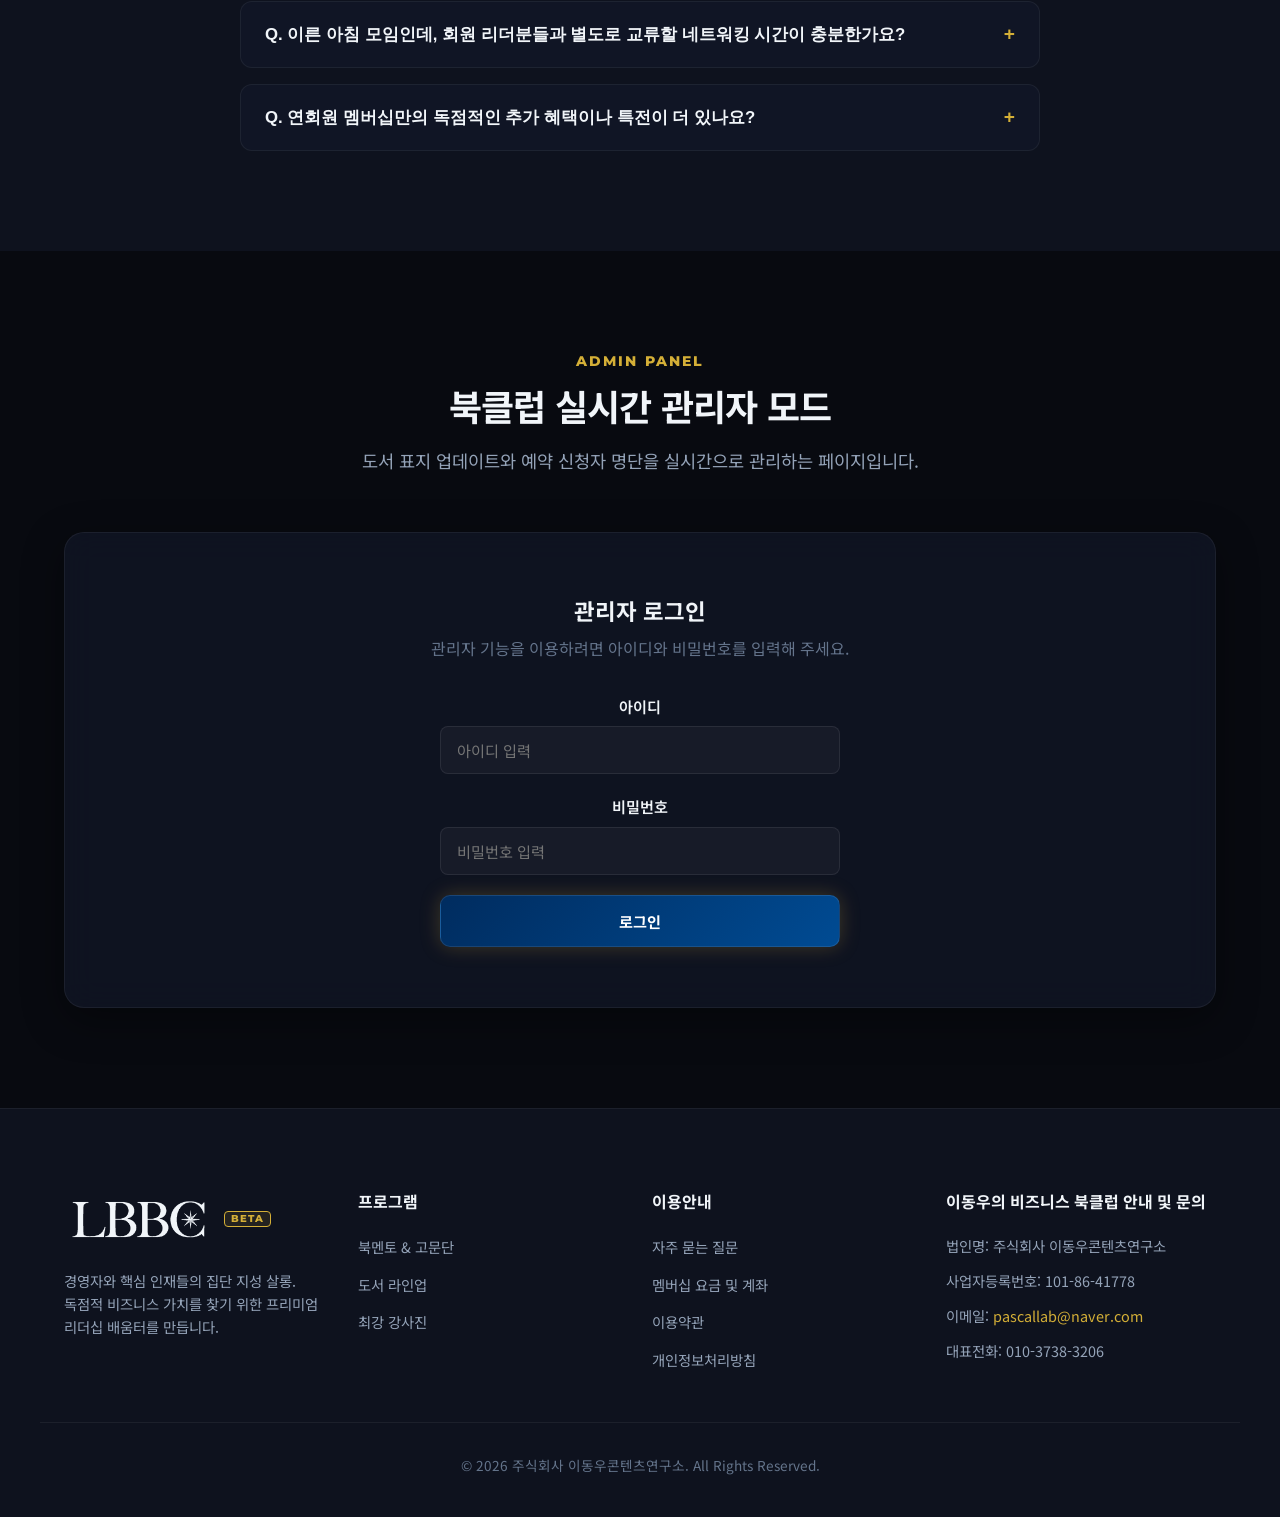
==== commit 86def84d: "Feature: Add monthly summary booklet showcase with Vol.1 and Vol.2 cover visuals" ====
--- a/index_single.html
+++ b/index_single.html
@@ -2558,6 +2558,188 @@
     animation: spin 1.2s linear infinite;
 }
 
+/* ==========================================================================
+   Monthly Summary Booklet Showcase Section
+   ========================================================================== */
+.summary-booklet-section {
+    background: linear-gradient(180deg, var(--bg-color) 0%, var(--bg-secondary) 50%, var(--bg-color) 100%);
+    position: relative;
+    padding: 100px 0;
+}
+
+.booklet-showcase-grid {
+    gap: 36px;
+    margin-bottom: 40px;
+}
+
+.booklet-card {
+    padding: 36px;
+    position: relative;
+    display: flex;
+    gap: 28px;
+    align-items: center;
+    border: 1px solid rgba(212, 175, 55, 0.25);
+    background: rgba(18, 24, 40, 0.75);
+    transition: transform 0.4s ease, box-shadow 0.4s ease, border-color 0.4s ease;
+    overflow: hidden;
+}
+
+.booklet-card:hover {
+    transform: translateY(-6px);
+    box-shadow: 0 20px 40px rgba(0, 0, 0, 0.4), 0 0 25px rgba(212, 175, 55, 0.2);
+    border-color: rgba(212, 175, 55, 0.5);
+}
+
+.booklet-badge {
+    position: absolute;
+    top: 18px;
+    right: 20px;
+    background: var(--gradient-gold);
+    color: #002c5f;
+    font-size: 0.72rem;
+    font-weight: 800;
+    padding: 4px 12px;
+    border-radius: 20px;
+    letter-spacing: 0.05em;
+    box-shadow: 0 2px 8px rgba(0, 0, 0, 0.2);
+}
+
+.booklet-image-wrap {
+    flex-shrink: 0;
+    width: 165px;
+    perspective: 1000px;
+}
+
+.booklet-img {
+    width: 100%;
+    height: auto;
+    border-radius: 8px;
+    box-shadow: -8px 12px 24px rgba(0, 0, 0, 0.45), 0 0 15px rgba(0, 0, 0, 0.2);
+    transition: transform 0.4s ease;
+    border: 1px solid rgba(255, 255, 255, 0.1);
+}
+
+.booklet-card:hover .booklet-img {
+    transform: scale(1.03) rotateY(-5deg);
+}
+
+.booklet-info {
+    flex: 1;
+}
+
+.booklet-info h3 {
+    font-size: 1.25rem;
+    font-weight: 800;
+    color: var(--text-primary);
+    margin-bottom: 6px;
+    font-family: var(--font-heading);
+}
+
+.booklet-sub {
+    font-size: 0.85rem;
+    color: #d4af37;
+    margin-bottom: 16px;
+    font-weight: 500;
+}
+
+.booklet-book-list {
+    list-style: none;
+    padding: 0;
+    margin: 0;
+    display: flex;
+    flex-direction: column;
+    gap: 8px;
+}
+
+.booklet-book-list li {
+    font-size: 0.86rem;
+    color: var(--text-secondary);
+    display: flex;
+    align-items: center;
+    gap: 8px;
+    line-height: 1.4;
+}
+
+.booklet-book-list li strong {
+    color: var(--text-primary);
+    font-size: 0.75rem;
+    background: rgba(255, 255, 255, 0.08);
+    padding: 2px 6px;
+    border-radius: 4px;
+    white-space: nowrap;
+}
+
+.booklet-book-list li span {
+    font-size: 0.78rem;
+    color: var(--text-muted);
+}
+
+.booklet-features-row {
+    margin-top: 24px;
+}
+
+.booklet-feat-box {
+    padding: 28px 24px;
+    text-align: center;
+    border: 1px solid var(--card-border);
+}
+
+.booklet-feat-box .feat-icon {
+    font-size: 2rem;
+    margin-bottom: 12px;
+}
+
+.booklet-feat-box h4 {
+    font-size: 1.05rem;
+    font-weight: 700;
+    color: var(--text-primary);
+    margin-bottom: 8px;
+}
+
+.booklet-feat-box p {
+    font-size: 0.85rem;
+    color: var(--text-secondary);
+    line-height: 1.6;
+}
+
+.faq-booklet-preview {
+    display: flex;
+    gap: 16px;
+    margin-top: 16px;
+    align-items: center;
+}
+
+.faq-booklet-thumb {
+    width: 80px;
+    border-radius: 6px;
+    box-shadow: 0 4px 12px rgba(0, 0, 0, 0.3);
+    border: 1px solid rgba(255, 255, 255, 0.1);
+}
+
+@media (max-width: 768px) {
+    .booklet-card {
+        flex-direction: column;
+        text-align: center;
+        padding: 32px 20px 24px 20px;
+        gap: 20px;
+    }
+
+    .booklet-image-wrap {
+        width: 140px;
+        margin: 0 auto;
+    }
+
+    .booklet-book-list li {
+        justify-content: center;
+        font-size: 0.82rem;
+    }
+
+    .faq-booklet-preview {
+        justify-content: center;
+    }
+}
+
+
 </style>
 </head>
 <body class="dark-theme">
@@ -2584,6 +2766,7 @@
                 <ul class="nav-list">
                     <li><a href="#about" class="nav-item">북멘토 & 고문단</a></li>
                     <li><a href="#schedule" class="nav-item">도서 라인업</a></li>
+                    <li><a href="#booklet" class="nav-item">월간 요약본</a></li>
                     <li><a href="#lecturers" class="nav-item">강사진</a></li>
                     <li><a href="#pricing" class="nav-item">멤버십</a></li>
                     <li><a href="#faq" class="nav-item">자주 묻는 질문</a></li>
@@ -2951,6 +3134,74 @@
                     </table>
                 </div>
                 <p class="table-footnote">※ 도서 라인업 및 상세 일정은 강사의 사정 혹은 출판사 일정에 따라 변동될 수 있습니다.</p>
+            </div>
+        </section>
+
+        <!-- Monthly Summary Booklet Showcase Section -->
+        <section class="summary-booklet-section" id="booklet">
+            <div class="container">
+                <div class="section-header text-center">
+                    <span class="section-subtitle">EXCLUSIVE HARDCOPY BENEFIT</span>
+                    <h2 class="section-title"><span class="keep-phrase">매월 현장에서 제공되는</span> <span class="keep-phrase">실물 통합 요약본</span></h2>
+                    <p class="section-desc"><span class="keep-phrase">바쁜 비즈니스 리더분들을 위해 한 달 4회차 강연 도서의 핵심 에센스와</span> <span class="keep-phrase">실전 경영 프레임워크를 집대성한 실물 인쇄본(Booklet)을 매월 무료 제공합니다.</span></p>
+                </div>
+
+                <div class="booklet-showcase-grid grid-2">
+                    <!-- Vol.1 Card -->
+                    <div class="booklet-card glass-panel">
+                        <div class="booklet-badge">Vol. 1 발간본</div>
+                        <div class="booklet-image-wrap">
+                            <img src="assets/summary_booklet_vol1.png" alt="LBBC 요약본 Vol.1 표지" class="booklet-img">
+                        </div>
+                        <div class="booklet-info">
+                            <h3>LBBC Monthly Summary Vol.1</h3>
+                            <p class="booklet-sub">한 달간 다루는 명저 4권의 핵심 전략 완벽 수록</p>
+                            <ul class="booklet-book-list">
+                                <li><strong>Book 1</strong> 폭풍이 온다 <span>(오드 아르네 베스타)</span></li>
+                                <li><strong>Book 2</strong> 초풍요의 시대 <span>(피터 디아만디스)</span></li>
+                                <li><strong>Book 3</strong> 가짜 노동 <span>(데니스 뇌르마르크)</span></li>
+                                <li><strong>Book 4</strong> 거인처럼 생각하라 <span>(피터 홀린스)</span></li>
+                            </ul>
+                        </div>
+                    </div>
+
+                    <!-- Vol.2 Card -->
+                    <div class="booklet-card glass-panel">
+                        <div class="booklet-badge">Vol. 2 발간본</div>
+                        <div class="booklet-image-wrap">
+                            <img src="assets/summary_booklet_vol2.png" alt="LBBC 요약본 Vol.2 표지" class="booklet-img">
+                        </div>
+                        <div class="booklet-info">
+                            <h3>LBBC Monthly Summary Vol.2</h3>
+                            <p class="booklet-sub">차세대 리더십과 테크·경영 혁신 프레임워크 수록</p>
+                            <ul class="booklet-book-list">
+                                <li><strong>Book 5</strong> 독성 인간 <span>(리앤 텐 브링크)</span></li>
+                                <li><strong>Book 6</strong> 위대한 경영의 12가지 조건 <span>(갤럽)</span></li>
+                                <li><strong>Book 7</strong> 양자컴퓨터 레시피 <span>(김용수 외)</span></li>
+                                <li><strong>Book 8</strong> 둠루프 <span>(에스와르 S. 프라사드)</span></li>
+                            </ul>
+                        </div>
+                    </div>
+                </div>
+
+                <!-- Booklet Value Highlights -->
+                <div class="booklet-features-row grid-3">
+                    <div class="booklet-feat-box glass-panel">
+                        <div class="feat-icon">📖</div>
+                        <h4>고품격 실물 하드카피 인쇄본</h4>
+                        <p>디지털 파일이 아닌 손에 잡히는 정갈한 실물 제본 책자로 매월 모임 현장에서 직접 배부해 드립니다.</p>
+                    </div>
+                    <div class="booklet-feat-box glass-panel">
+                        <div class="feat-icon">⚡</div>
+                        <h4>바쁜 리더를 위한 10분 브리핑</h4>
+                        <p>책 전체를 완독하지 못하고 참석하셔도 핵심 쟁점과 통찰을 단 10분 만에 꿰뚫어 볼 수 있도록 압축 정리했습니다.</p>
+                    </div>
+                    <div class="booklet-feat-box glass-panel">
+                        <div class="feat-icon">💼</div>
+                        <h4>현업 적용 비즈니스 질문 수록</h4>
+                        <p>단순 요약을 넘어 내 기업의 사업 모델과 팀 관리에 즉시 적용할 수 있는 액션 토론 질문을 함께 담았습니다.</p>
+                    </div>
+                </div>
             </div>
         </section>
 
@@ -3256,6 +3507,10 @@
                             <p class="faq-answer">
                                 네, 그렇습니다. <strong>매월 1회, 4회차 강의(한 달 분량)를 위한 도서의 핵심 요약본을 통합하여 실물 하드카피(인쇄본)로 모임 현장에서 직접 제공</strong>해 드립니다. 바쁘신 비즈니스 일정 속에서도 핵심 맥락을 빠르게 파악하고 토론에 참여하실 수 있도록 핵심 뼈대와 비즈니스 통찰을 압축하여 구성했습니다.
                             </p>
+                            <div class="faq-booklet-preview">
+                                <img src="assets/summary_booklet_vol1.png" alt="LBBC 요약본 Vol.1" class="faq-booklet-thumb">
+                                <img src="assets/summary_booklet_vol2.png" alt="LBBC 요약본 Vol.2" class="faq-booklet-thumb">
+                            </div>
                         </div>
                     </div>
 
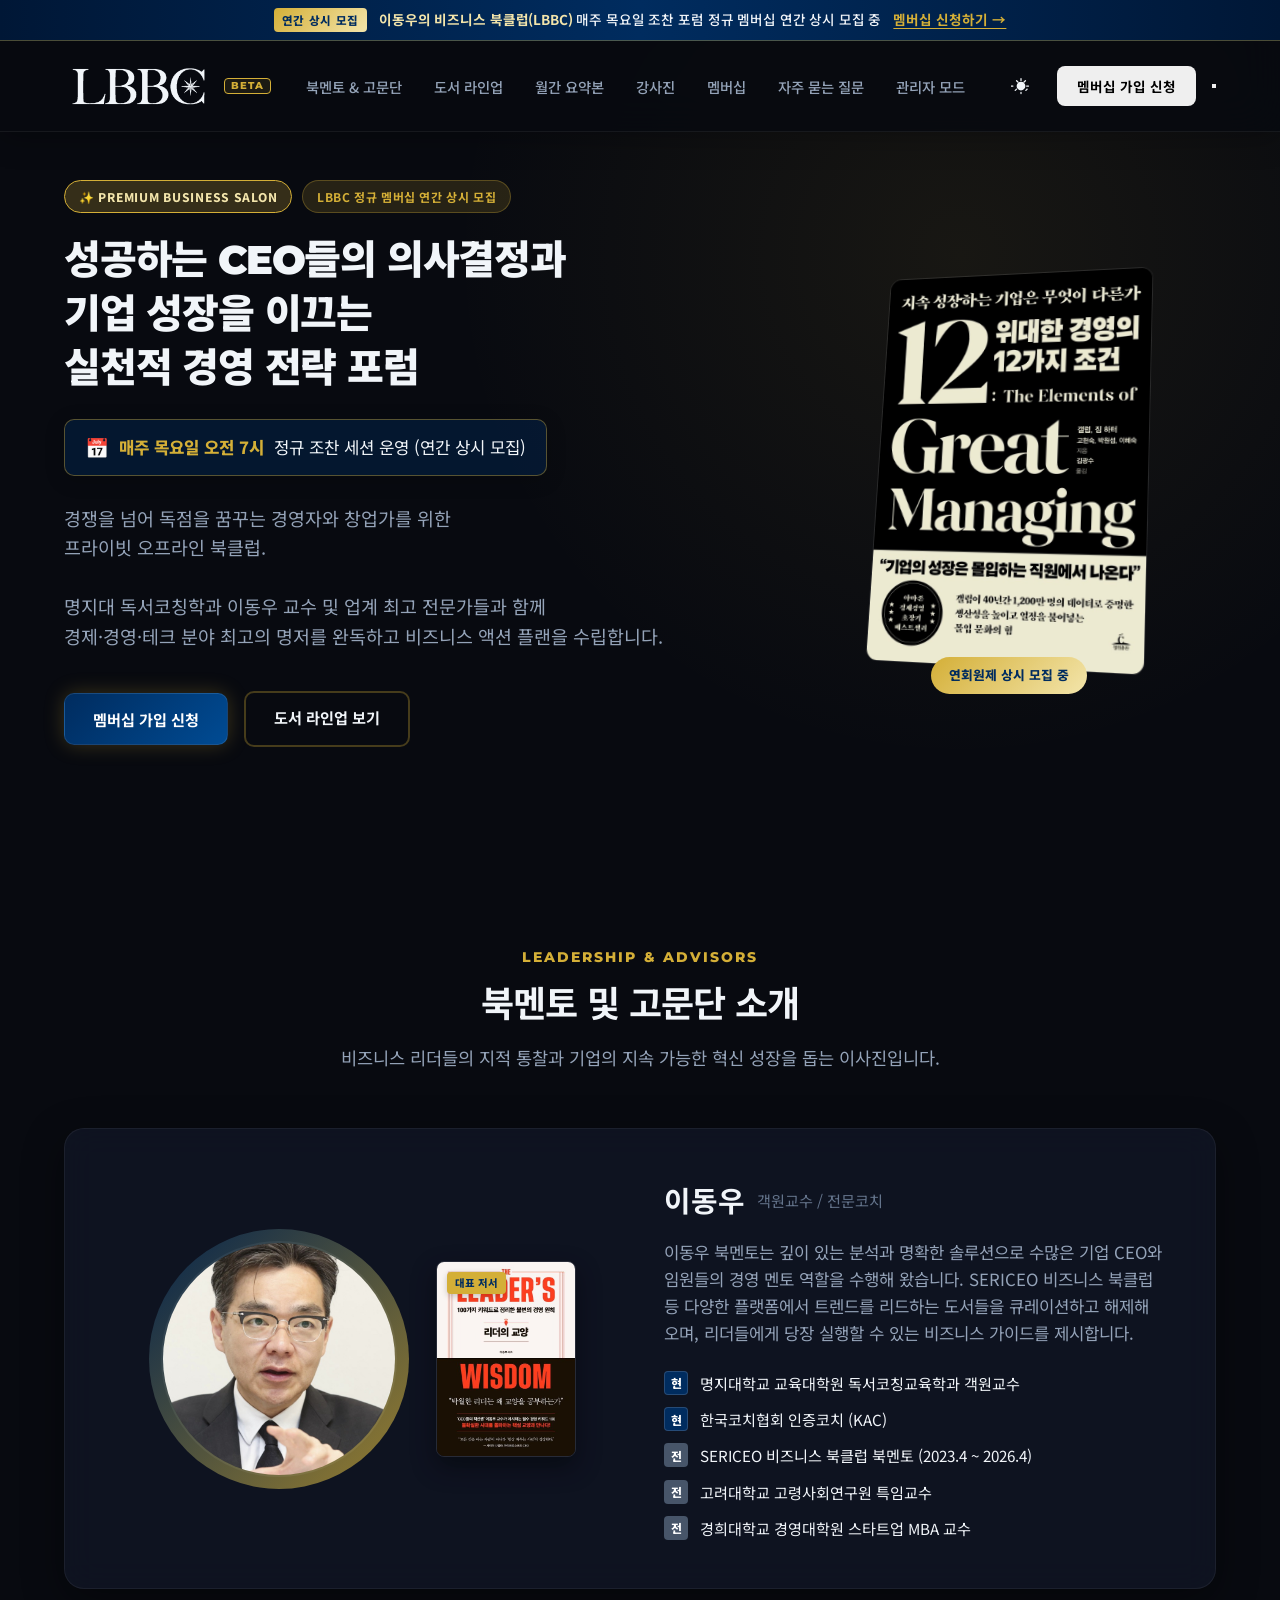
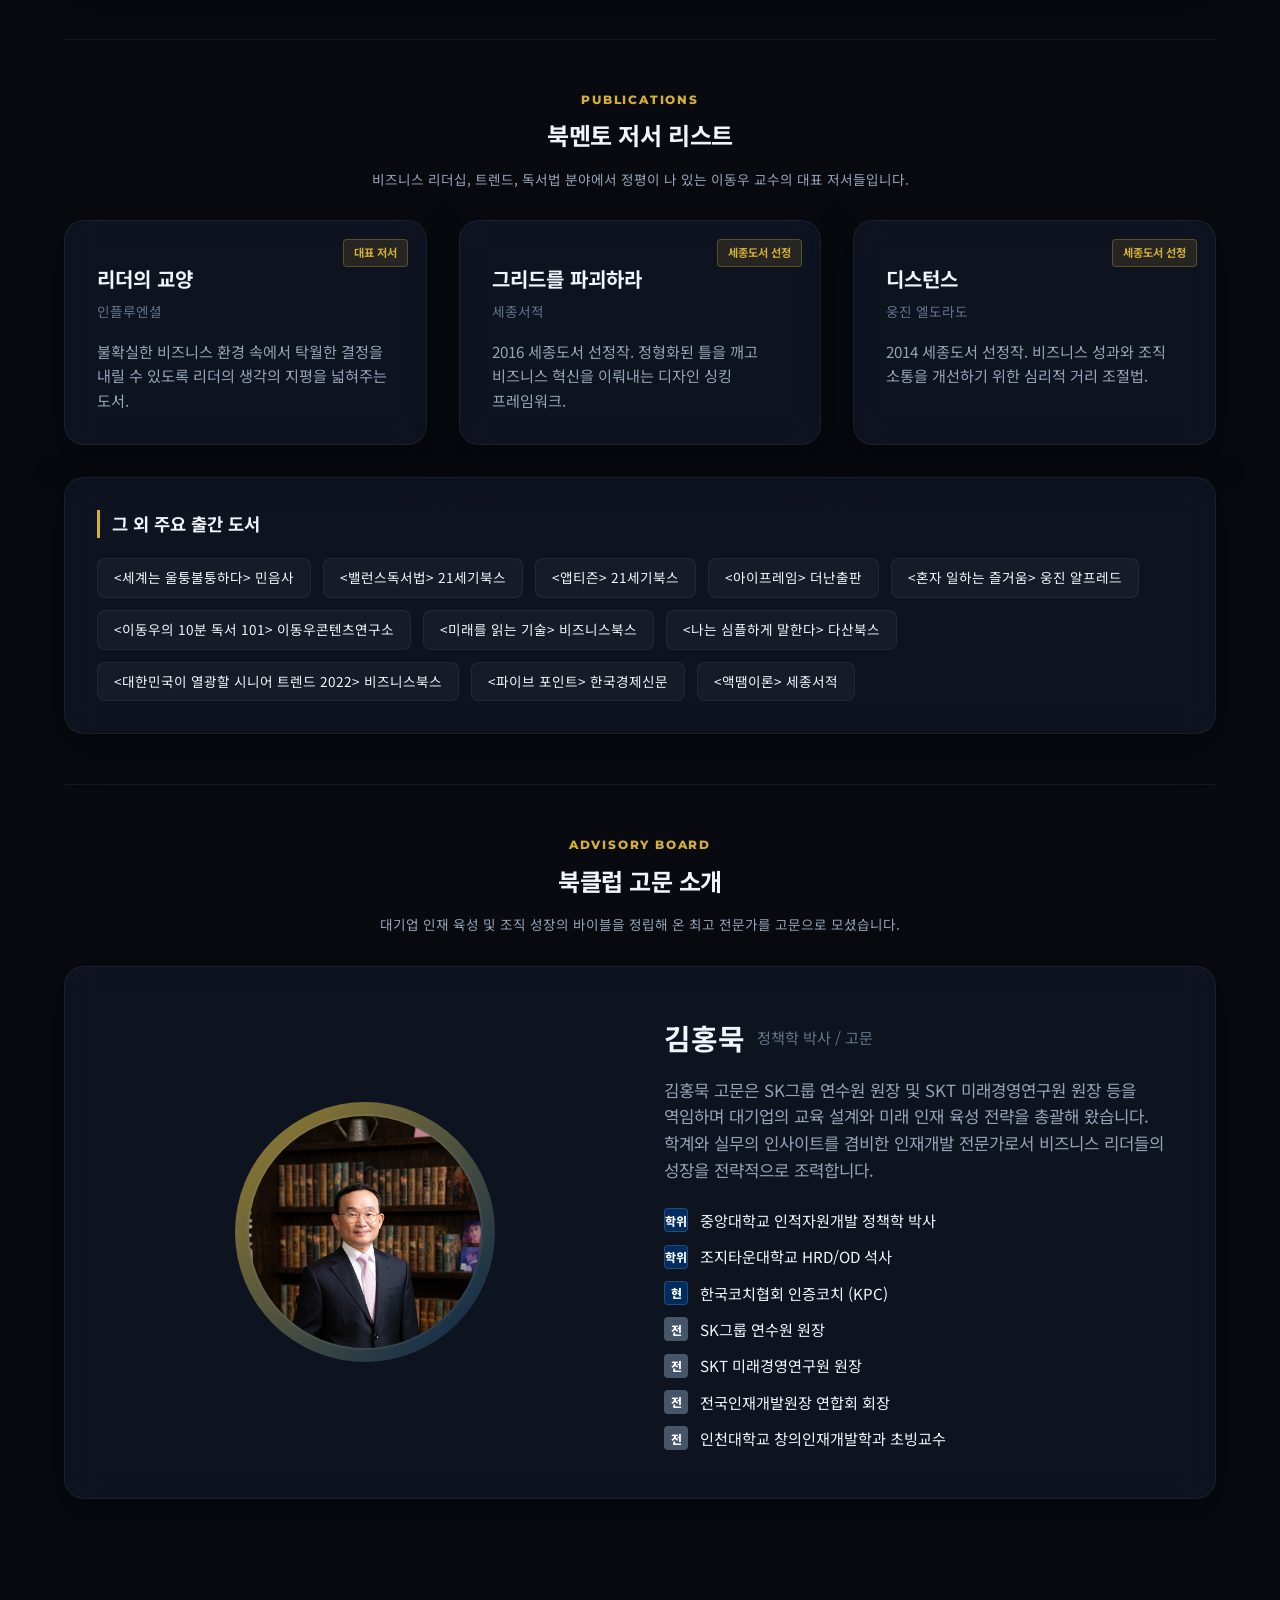
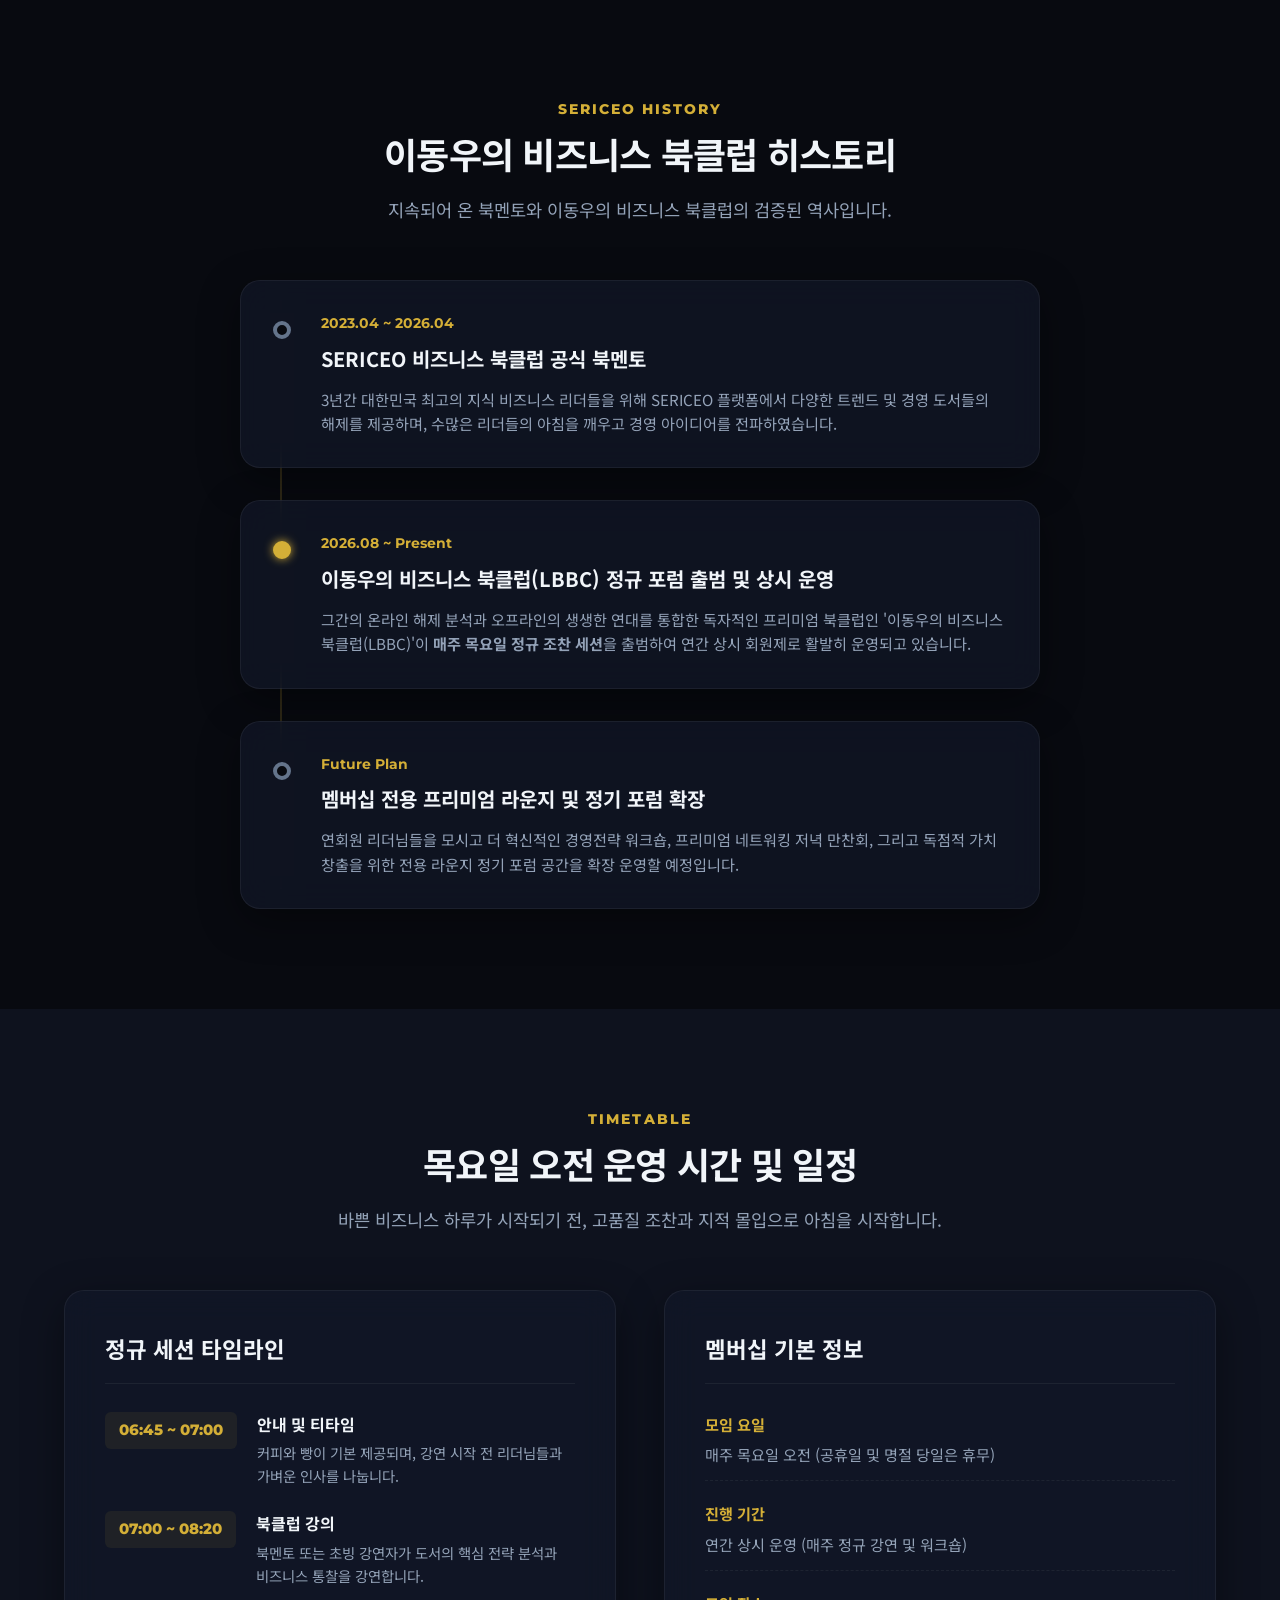
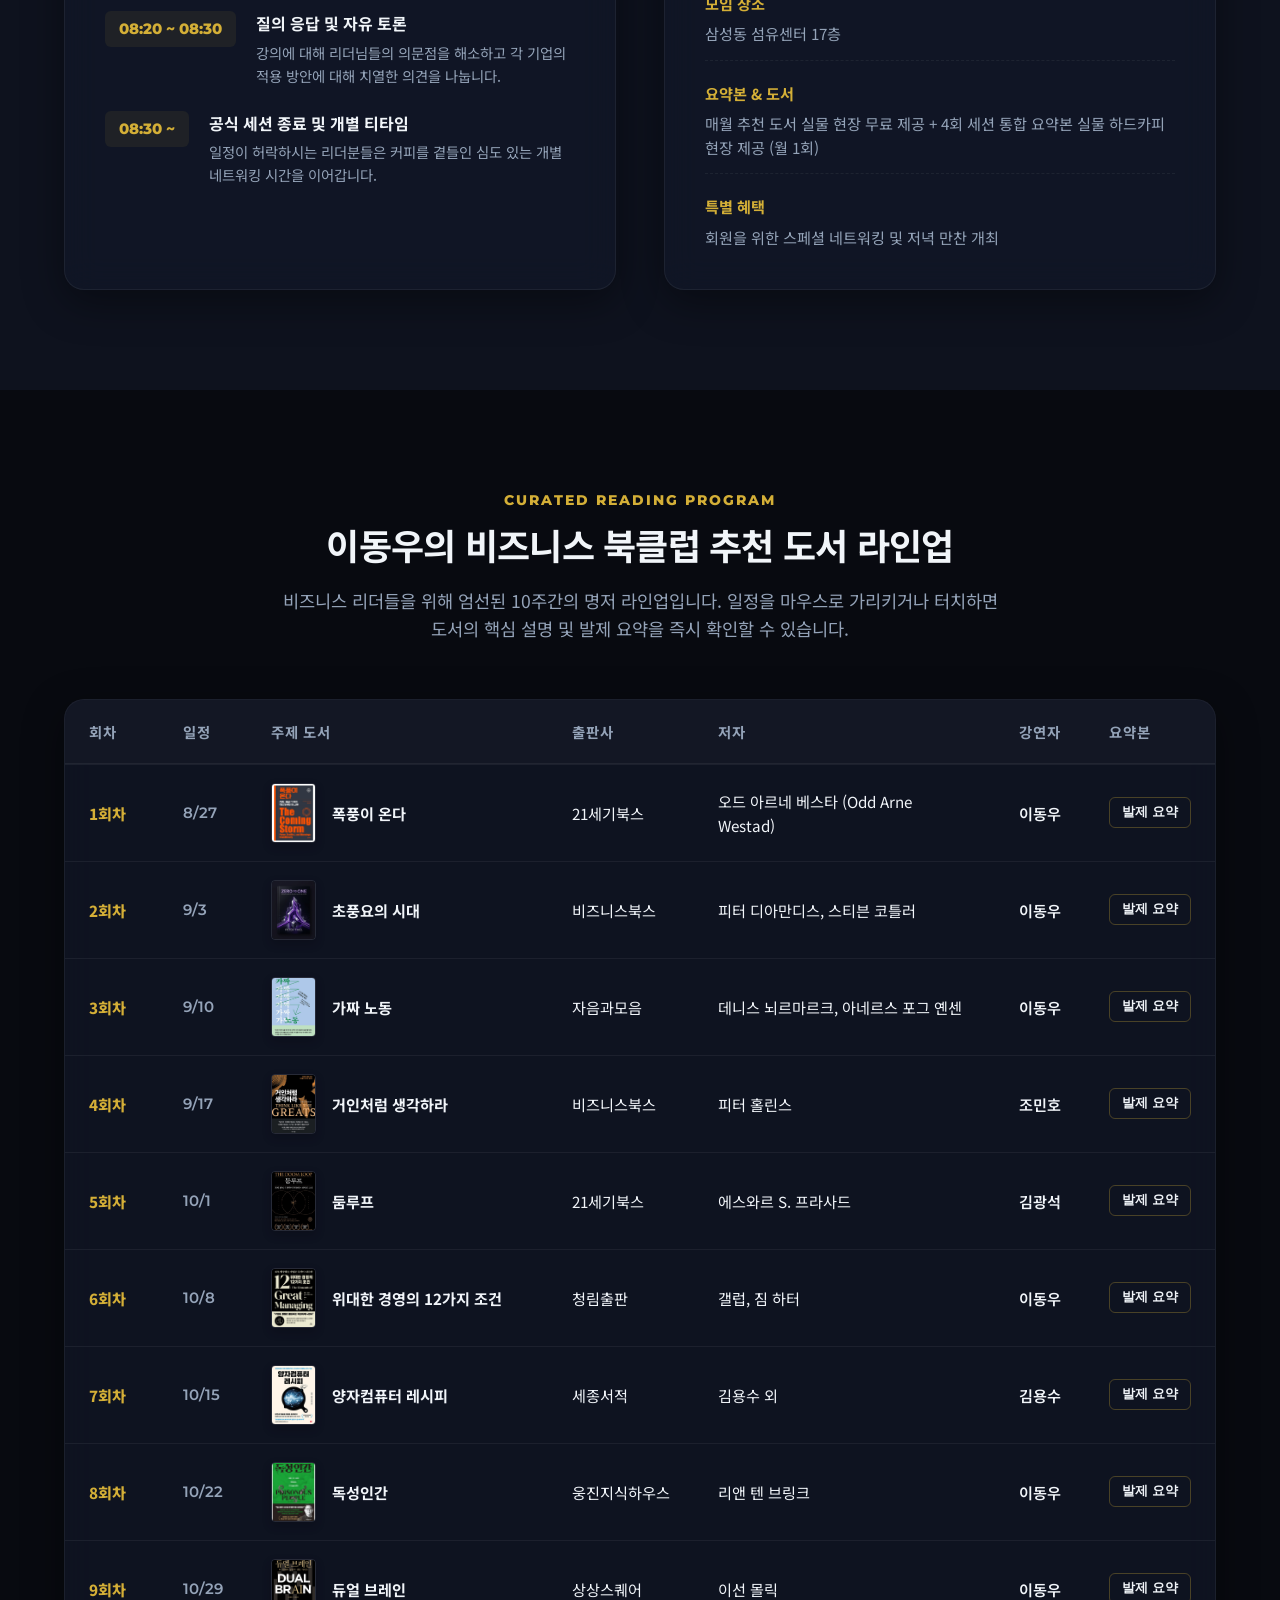
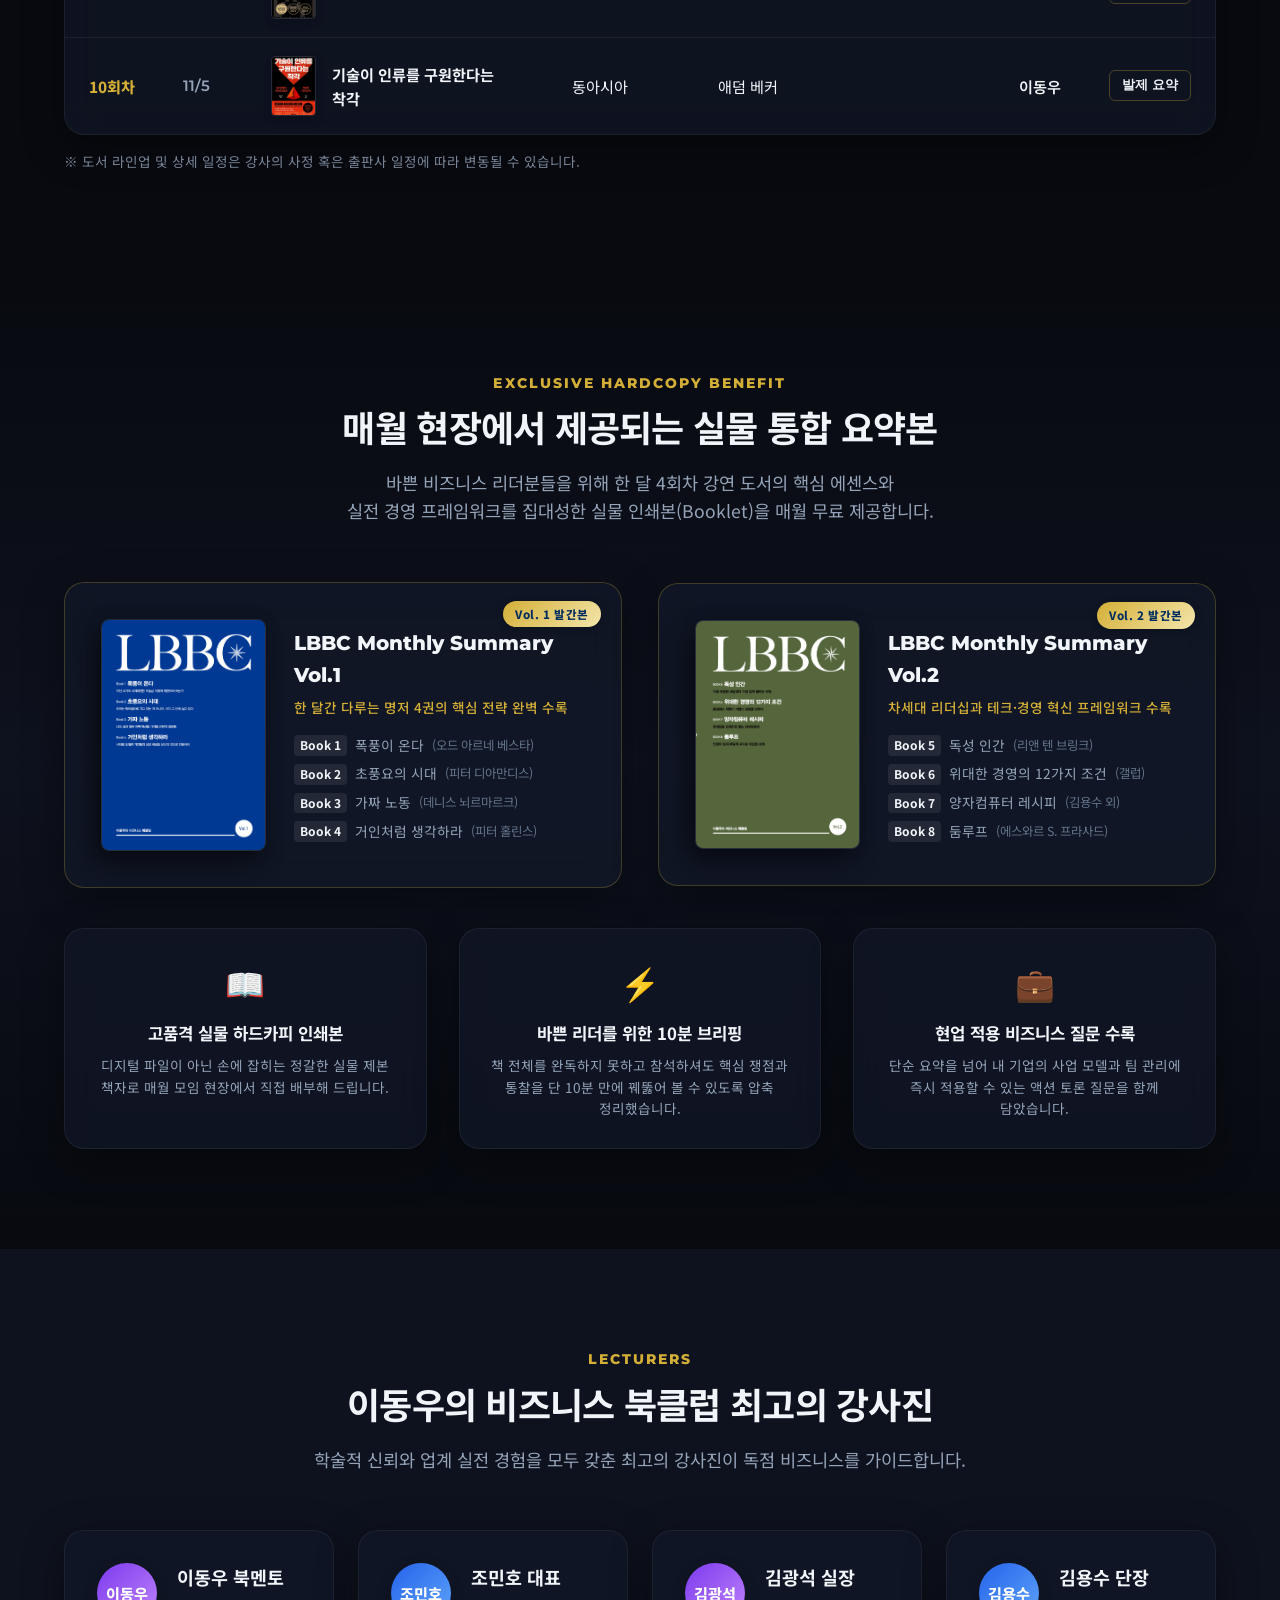
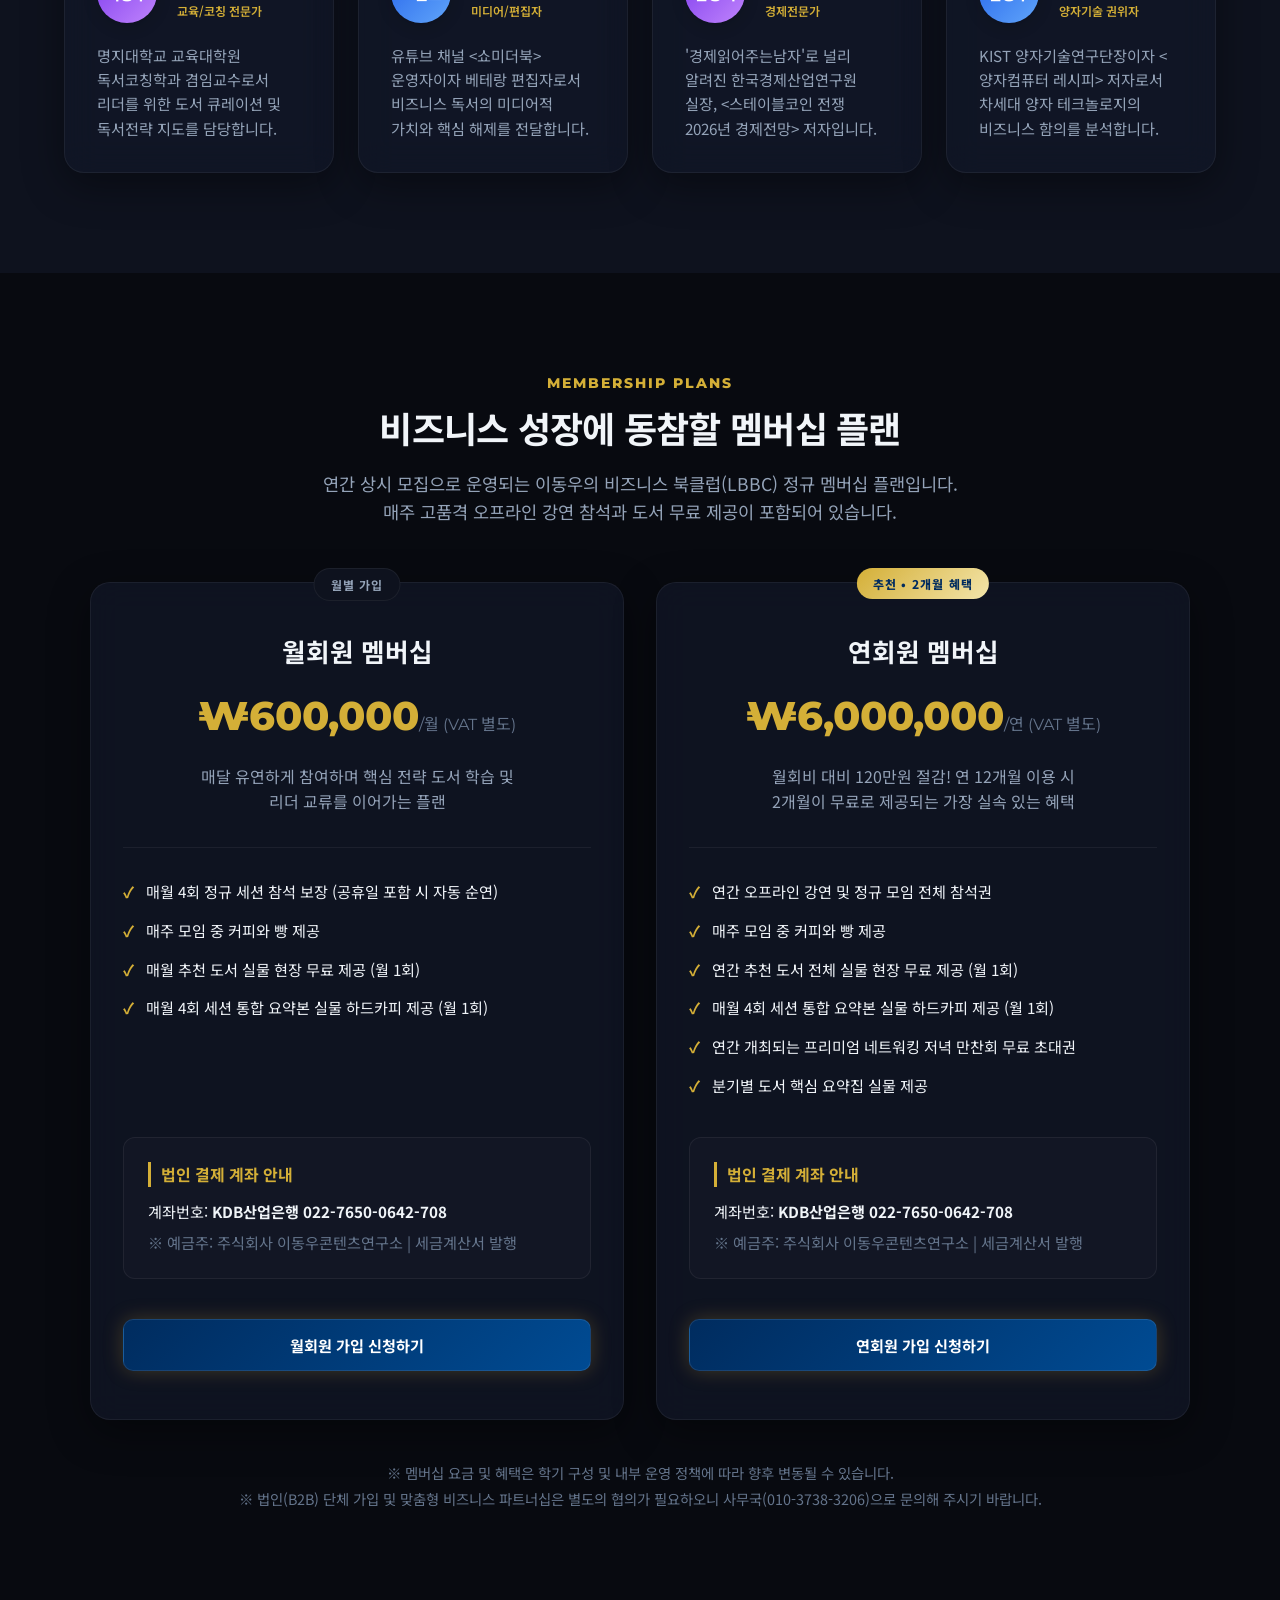
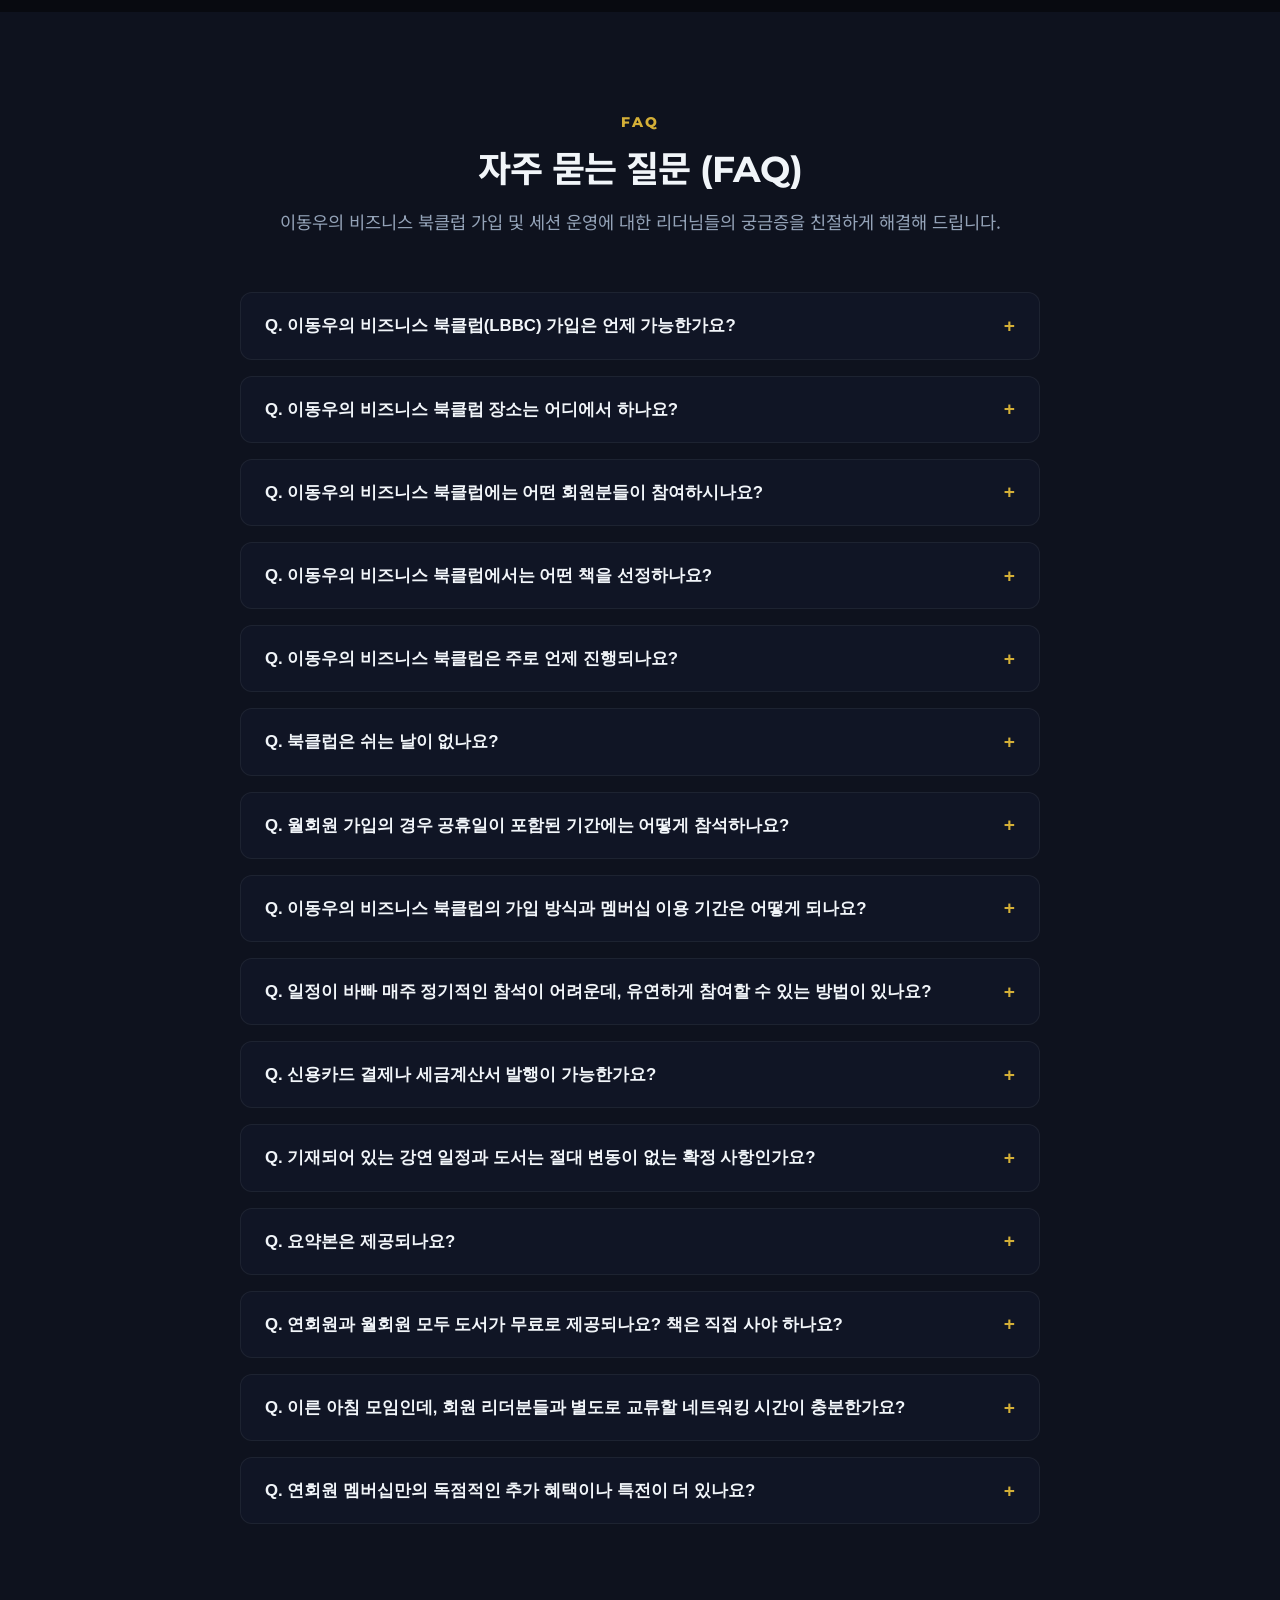
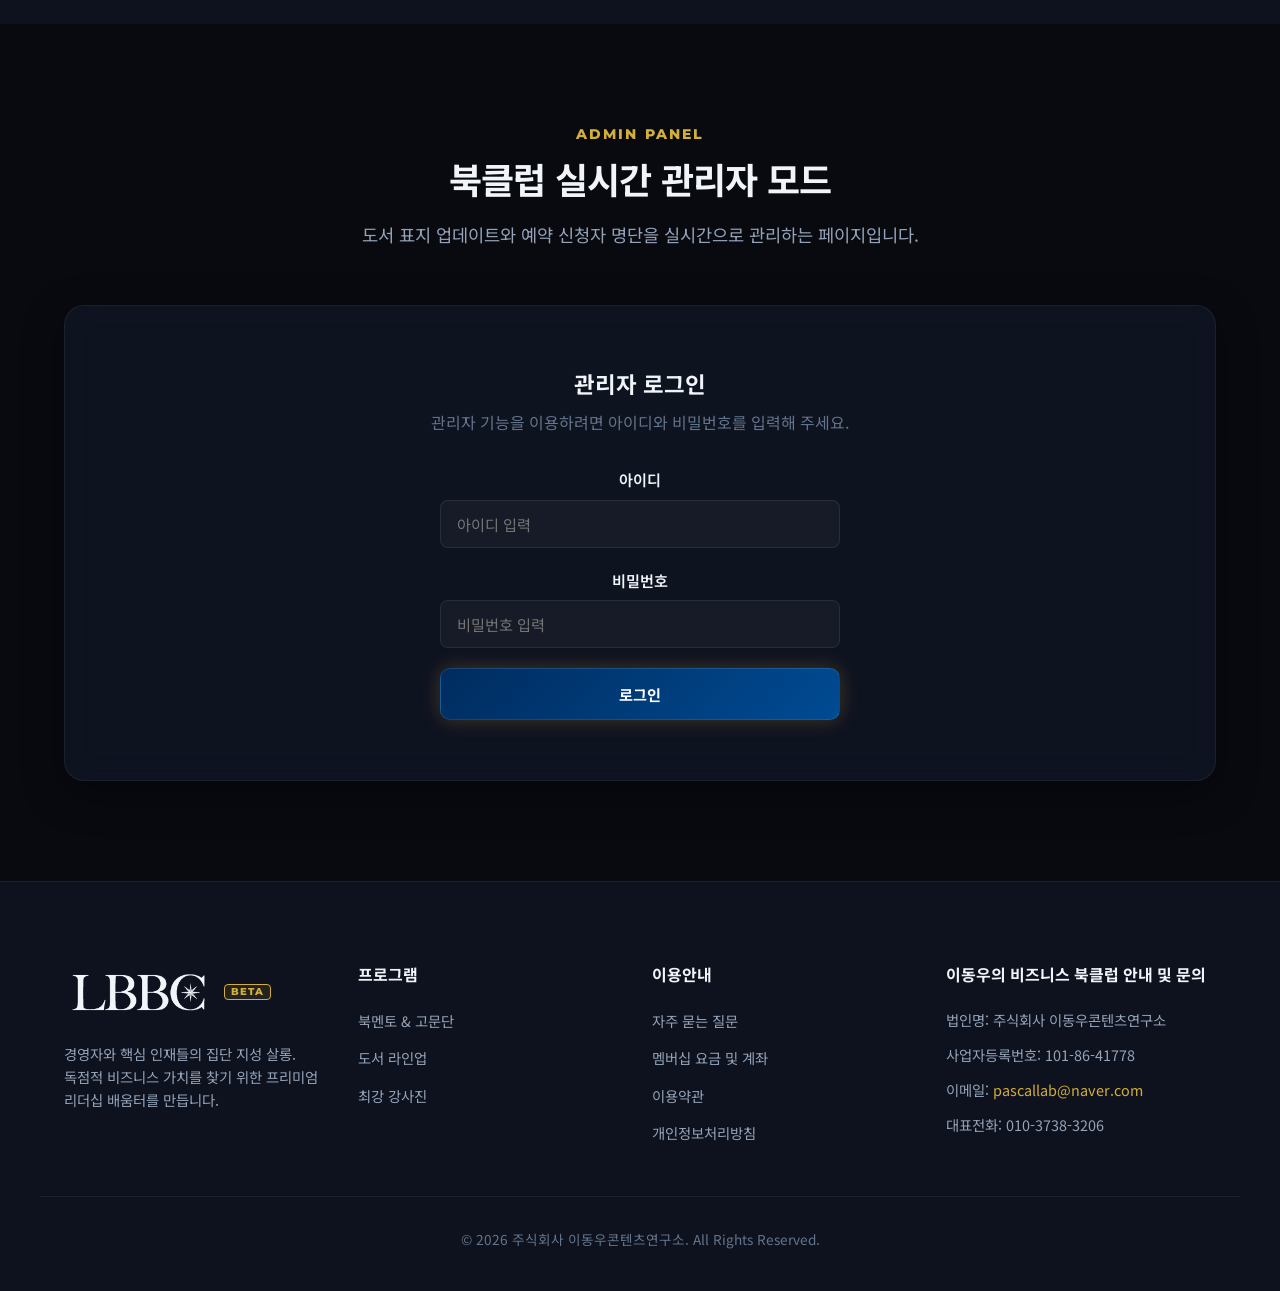
==== commit e91fae26: "Update lecturers: Remove 장유신 and 김건우 from lecturer lineup" ====
--- a/index_single.html
+++ b/index_single.html
@@ -3214,7 +3214,7 @@
                     <p class="section-desc"><span class="keep-phrase">학술적 신뢰와 업계 실전 경험을 모두 갖춘</span> <span class="keep-phrase">최고의 강사진이 독점 비즈니스를 가이드합니다.</span></p>
                 </div>
                 
-                <div class="lecturers-grid grid-3">
+                <div class="lecturers-grid grid-4">
                     <div class="lecturer-card glass-panel">
                         <div class="lecturer-head">
                             <div class="lecturer-avatar purple-gradient">이동우</div>
@@ -3235,28 +3235,6 @@
                             </div>
                         </div>
                         <p class="lecturer-desc">유튜브 채널 &lt;쇼미더북&gt; 운영자이자 베테랑 편집자로서 비즈니스 독서의 미디어적 가치와 핵심 해제를 전달합니다.</p>
-                    </div>
-                    
-                    <div class="lecturer-card glass-panel">
-                        <div class="lecturer-head">
-                            <div class="lecturer-avatar pink-gradient">장유신</div>
-                            <div class="lecturer-info">
-                                <h3>장유신 전무</h3>
-                                <span class="lecturer-tag">글로벌 테크 C-Level</span>
-                            </div>
-                        </div>
-                        <p class="lecturer-desc">구글클라우드코리아 전무로서 최첨단 테크 트렌드와 글로벌 클라우드 비즈니스 실행 전략을 강연합니다.</p>
-                    </div>
-                    
-                    <div class="lecturer-card glass-panel">
-                        <div class="lecturer-head">
-                            <div class="lecturer-avatar gold-gradient">김건우</div>
-                            <div class="lecturer-info">
-                                <h3>김건우 교수</h3>
-                                <span class="lecturer-tag">KT AX 컨설턴트</span>
-                            </div>
-                        </div>
-                        <p class="lecturer-desc">KT AX 컨설턴트, 가톨릭대학교 인공지능학과 겸임교수이자 &lt;AI 전환 절대 공식&gt; 저자로서 AI 비즈니스 응용을 리드합니다.</p>
                     </div>
                     
                     <div class="lecturer-card glass-panel">
@@ -4085,13 +4063,13 @@
     const defaultSchedule = [
         { week: 1, date: "8/27", id: "storm_coming", book: "폭풍이 온다", publisher: "21세기북스", author: "오드 아르네 베스타 (Odd Arne Westad)", lecturer: "이동우", cover: "assets/storm_coming.jpg" },
         { week: 2, date: "9/3", id: "super_abundance", book: "초풍요의 시대", publisher: "비즈니스북스", author: "피터 디아만디스, 스티븐 코틀러", lecturer: "이동우", cover: "assets/super_abundance.jpg" },
-        { week: 3, date: "9/10", id: "pseudo_labor", book: "가짜 노동", publisher: "자음과모음", author: "데니스 뇌르마르크, 아네르스 포그 옌센", lecturer: "장유신", cover: "assets/pseudo_labor.jpg" },
+        { week: 3, date: "9/10", id: "pseudo_labor", book: "가짜 노동", publisher: "자음과모음", author: "데니스 뇌르마르크, 아네르스 포그 옌센", lecturer: "이동우", cover: "assets/pseudo_labor.jpg" },
         { week: 4, date: "9/17", id: "think_like_giant", book: "거인처럼 생각하라", publisher: "비즈니스북스", author: "피터 홀린스", lecturer: "조민호", cover: "assets/think_like_giant.jpg" },
         { week: 5, date: "10/1", id: "doom_loop", book: "둠루프", publisher: "21세기북스", author: "에스와르 S. 프라사드", lecturer: "김광석", cover: "assets/doom_loop.jpg" },
         { week: 6, date: "10/8", id: "great_managing", book: "위대한 경영의 12가지 조건", publisher: "청림출판", author: "갤럽, 짐 하터", lecturer: "이동우", cover: "assets/great_managing.jpg" },
         { week: 7, date: "10/15", id: "quantum_recipe", book: "양자컴퓨터 레시피", publisher: "세종서적", author: "김용수 외", lecturer: "김용수", cover: "assets/quantum_recipe.jpg" },
         { week: 8, date: "10/22", id: "toxic_people", book: "독성인간", publisher: "웅진지식하우스", author: "리앤 텐 브링크", lecturer: "이동우", cover: "assets/toxic_people.jpg" },
-        { week: 9, date: "10/29", id: "dual_brain", book: "듀얼 브레인", publisher: "상상스퀘어", author: "이선 몰릭", lecturer: "김건우", cover: "assets/dual_brain.jpg" },
+        { week: 9, date: "10/29", id: "dual_brain", book: "듀얼 브레인", publisher: "상상스퀘어", author: "이선 몰릭", lecturer: "이동우", cover: "assets/dual_brain.jpg" },
         { week: 10, date: "11/5", id: "tech_illusion", book: "기술이 인류를 구원한다는 착각", publisher: "동아시아", author: "애덤 베커", lecturer: "이동우", cover: "assets/tech_illusion.jpg" }
     ];
 
@@ -4107,7 +4085,7 @@
         { 
             id: 2, 
             title: "인공지능의 정렬 문제와 인간의 종말", 
-            author: "김건우 교수", 
+            author: "이동우 북멘토", 
             summary: "실리콘밸리의 석학 엘리에저 유드코스키가 경고하는 초지능 정렬 문제와 비즈니스 함의.", 
             date: "2026.06.25",
             content: "인류가 만들어 낸 인공지능이 인간의 제어 범위를 벗어나는 시점, 즉 초지능의 탄생에 대해 유드코스키는 차갑고 경고조의 메시지를 던집니다. AI의 목표를 인류의 복지와 일치시키는 '정렬 문제(Alignment Problem)'가 선제 해결되지 않는다면 혁신 기술은 재앙이 될 수 있습니다. 우리 비즈니스 리더들이 AX(AI 전환)를 외칠 때, 윤리적 기준과 통제 설계를 왜 1순위로 두어야 하는지 다룹니다."
@@ -4123,7 +4101,7 @@
     ];
 
     // Initialize mock database
-    const DB_VERSION = 'v2.9';
+    const DB_VERSION = 'v3.0';
     if (localStorage.getItem('bbc_db_version') !== DB_VERSION) {
         localStorage.setItem('bbc_schedule', JSON.stringify(defaultSchedule));
         localStorage.setItem('bbc_columns', JSON.stringify(defaultColumns));
@@ -4325,7 +4303,7 @@
         },
         'pseudo_labor': {
             title: '가짜 노동 (스스로 만드는 번아웃의 세계)',
-            subtitle: '데니스 뇌르마르크, 아네르스 포그 옌센 저 | 자음과모음 | 강연: 장유신 전무',
+            subtitle: '데니스 뇌르마르크, 아네르스 포그 옌센 저 | 자음과모음 | 강연: 이동우',
             content: `
                 <h4>1. 우리는 왜 아무리 일해도 시간이 부족할까?</h4>
                 <p>분명 기술과 기계화는 발달하는데, 현대 직장인들은 여전히 장시간 노동과 번아웃에 시달립니다. 저자들은 직장 내부에서 실질적인 비즈니스 성과와는 하등 상관없는 보고서 작성, 무의미한 회의, 생존을 위한 '바쁜 척하기' 등에 막대한 시간이 소모되고 있다고 꼬집습니다.</p>
@@ -4369,13 +4347,13 @@
         },
         'dual_brain': {
             title: '듀얼 브레인',
-            subtitle: '이선 몰릭(Ethan Mollick) 저 | 상상스퀘어 | 강연: 김건우 교수',
+            subtitle: '이선 몰릭(Ethan Mollick) 저 | 상상스퀘어 | 강연: 이동우',
             content: `
                 <h4>1. AI를 든 인간이 지배하는 비즈니스 생태계</h4>
                 <p>생성형 AI 시대에 AI를 단순한 정보 도구(Tool)가 아닌, 비즈니스 성장을 함께 견인하는 공동 지능(Co-Intelligence)의 파트너이자 동료(Co-worker)로 정의하고 이를 조직과 비즈니스에 밀결합하는 최고의 생존 방식을 논합니다.</p>
                 
                 <h4>2. 켄타우로스와 사이보그: 실전 AI 협업 모델</h4>
-                <p>사용자와 AI의 명확한 역할 분담을 통한 켄타우로스 방식, 그리고 경계 없이 융합하여 상호 보완하는 사이보그 방식의 비즈니스 퍼널 적용 사례를 KT AX컨설턴트 김건우 교수의 통찰 깊은 눈으로 들여다봅니다.</p>
+                <p>사용자와 AI의 명확한 역할 분담을 통한 켄타우로스 방식, 그리고 경계 없이 융합하여 상호 보완하는 사이보그 방식의 비즈니스 퍼널 적용 사례를 이동우 북멘토의 명쾌한 통찰로 들여다봅니다.</p>
             `
         },
         'quantum_recipe': {
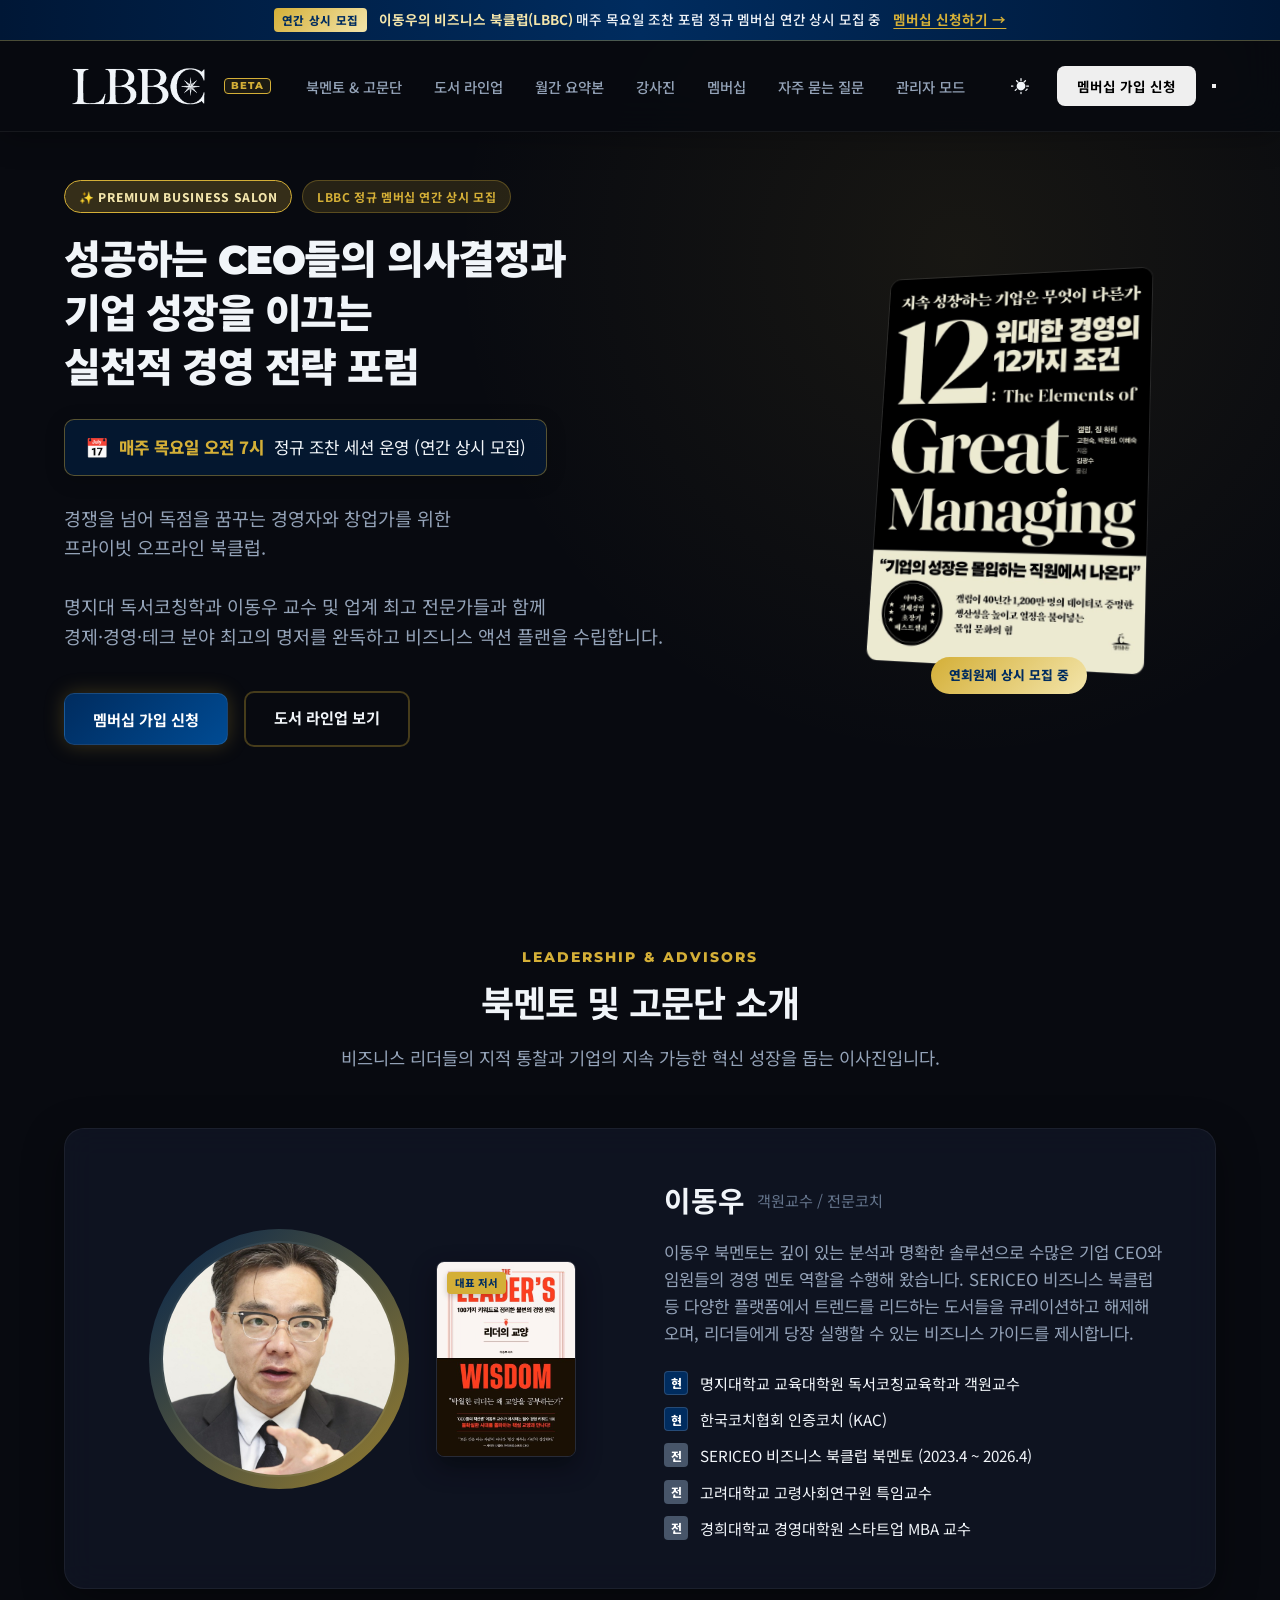
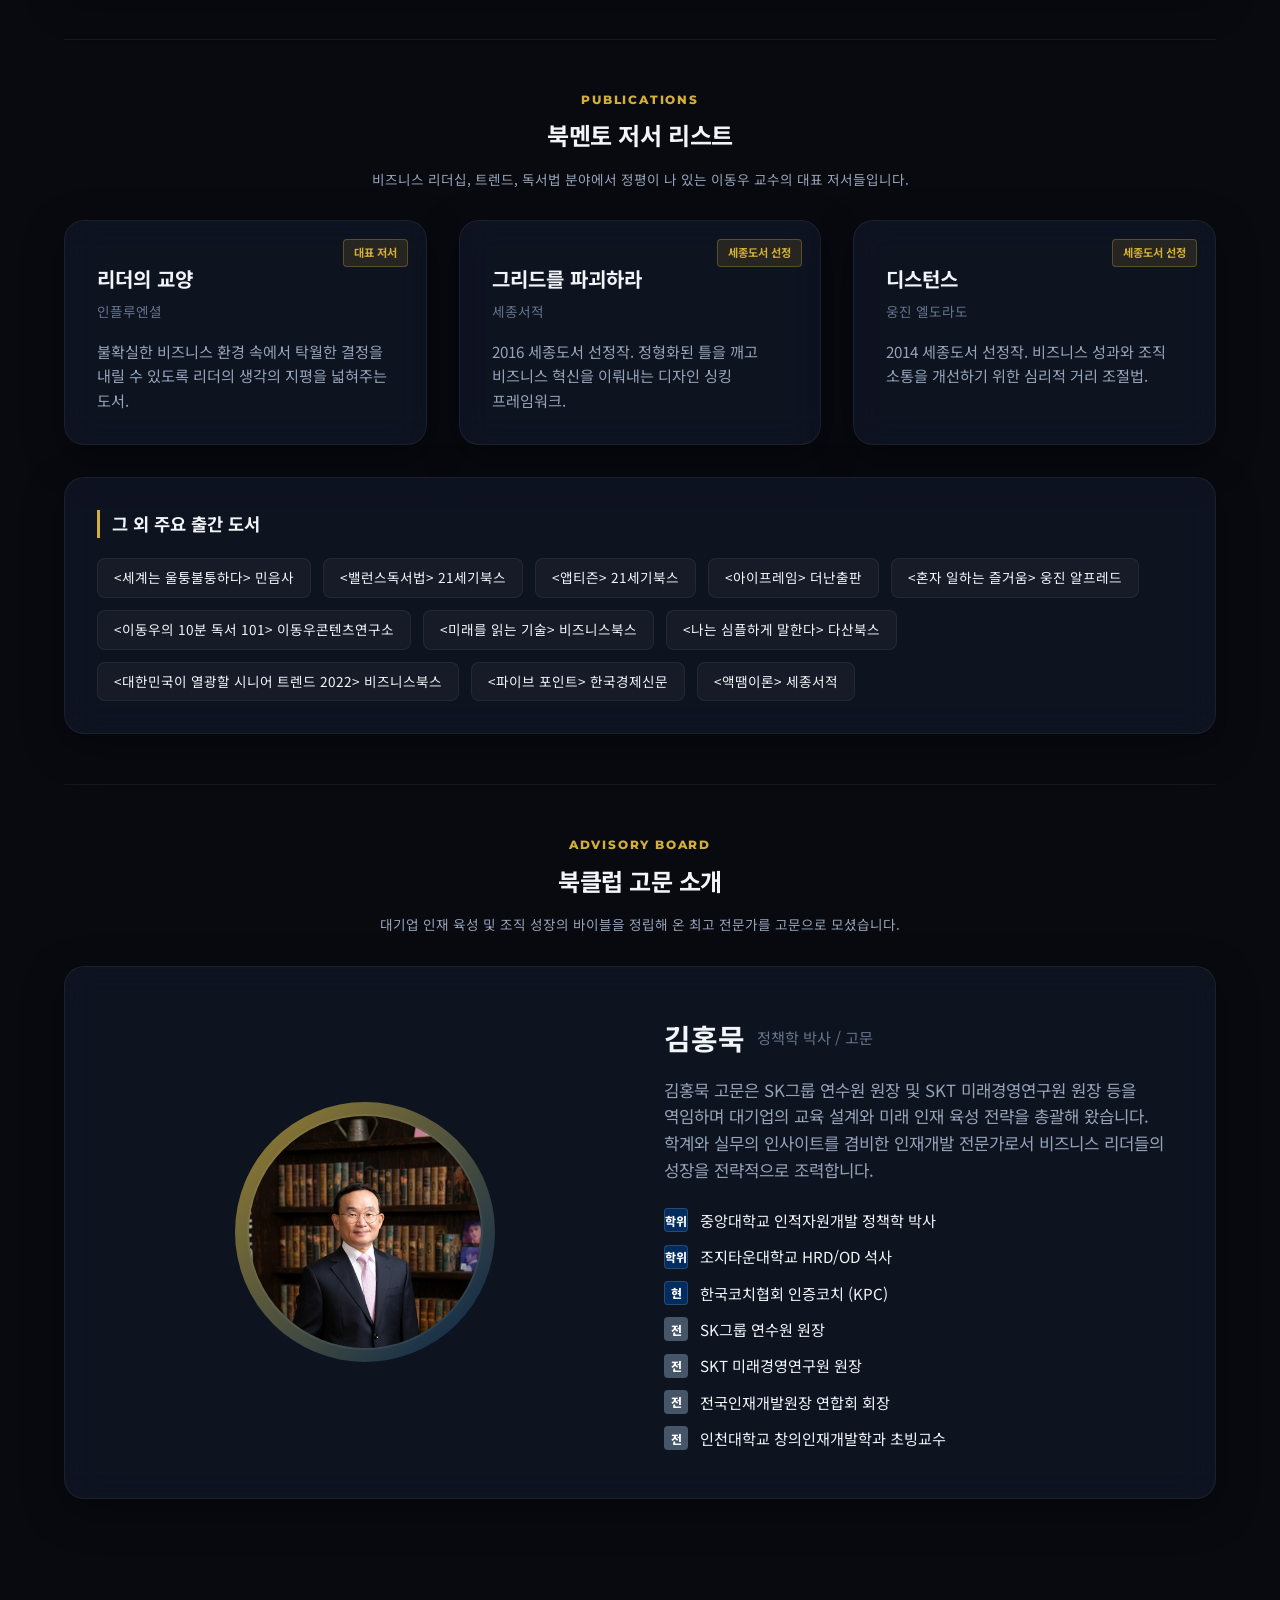
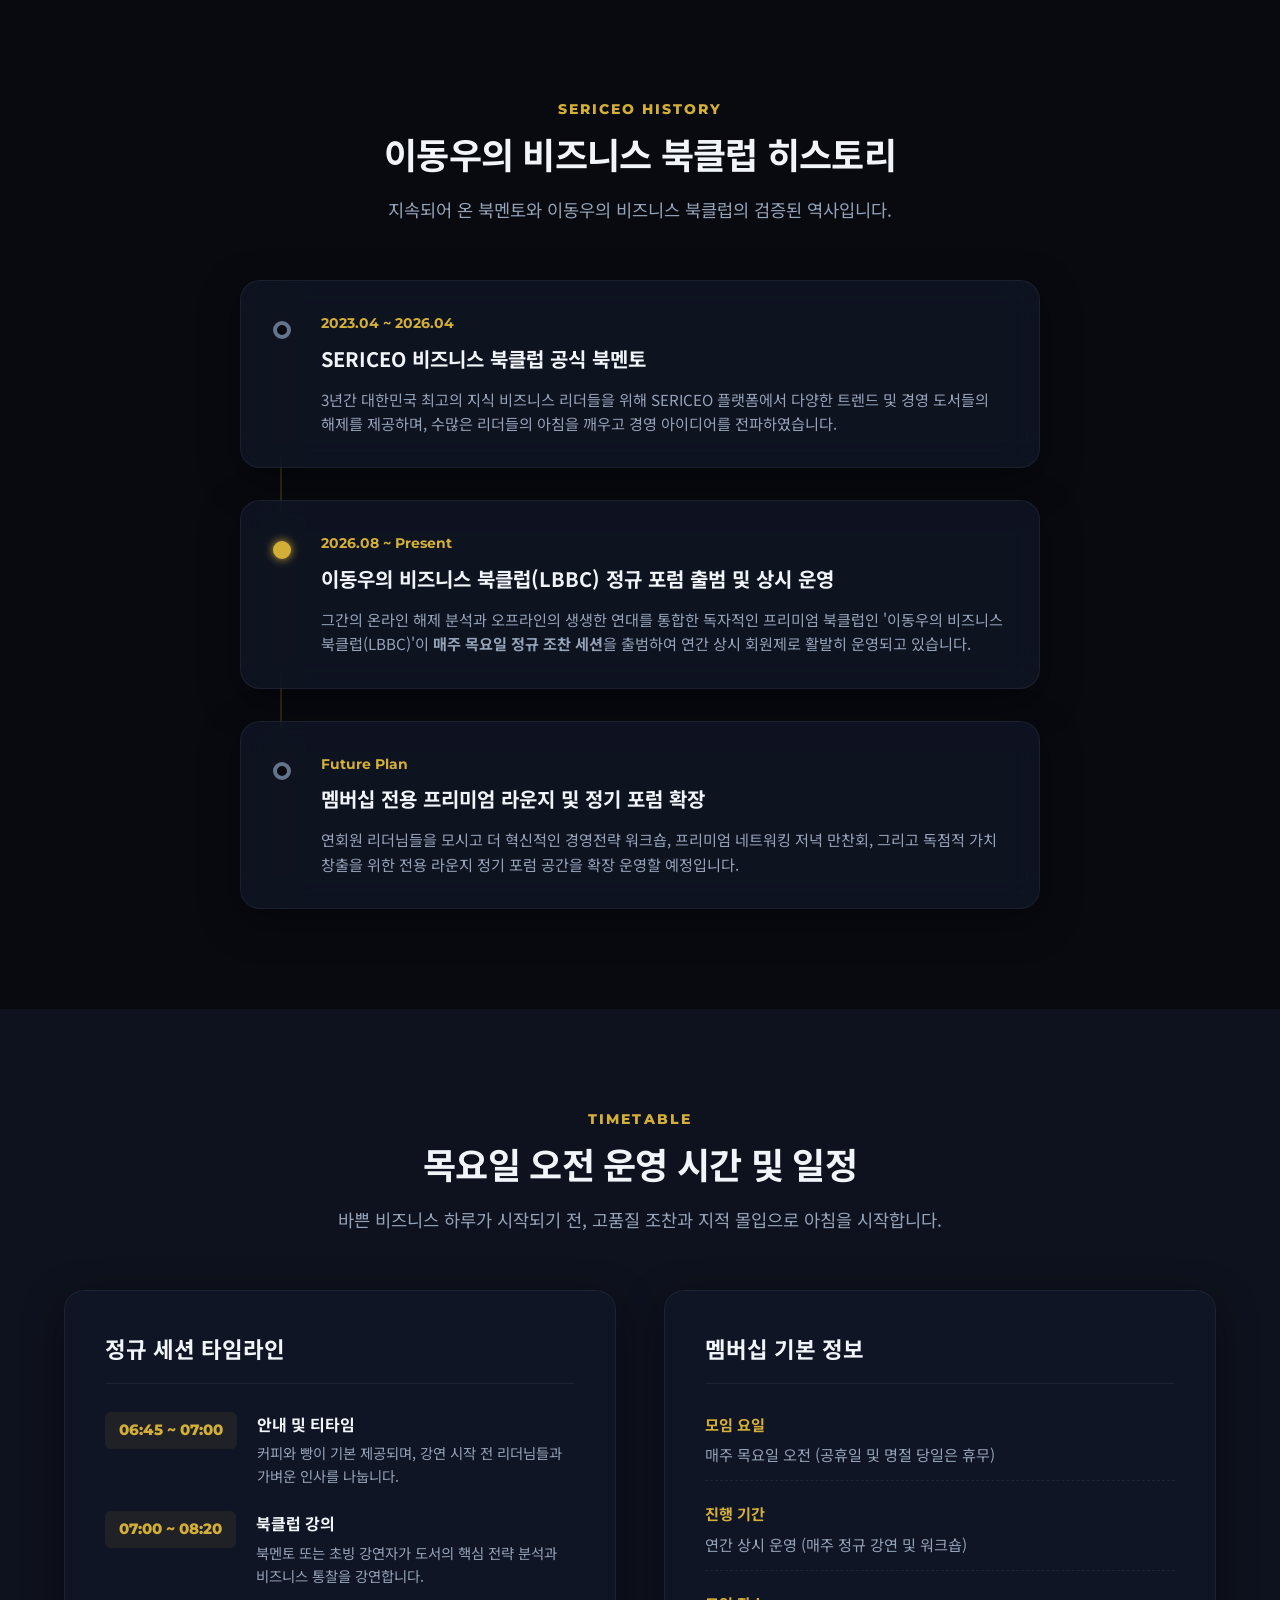
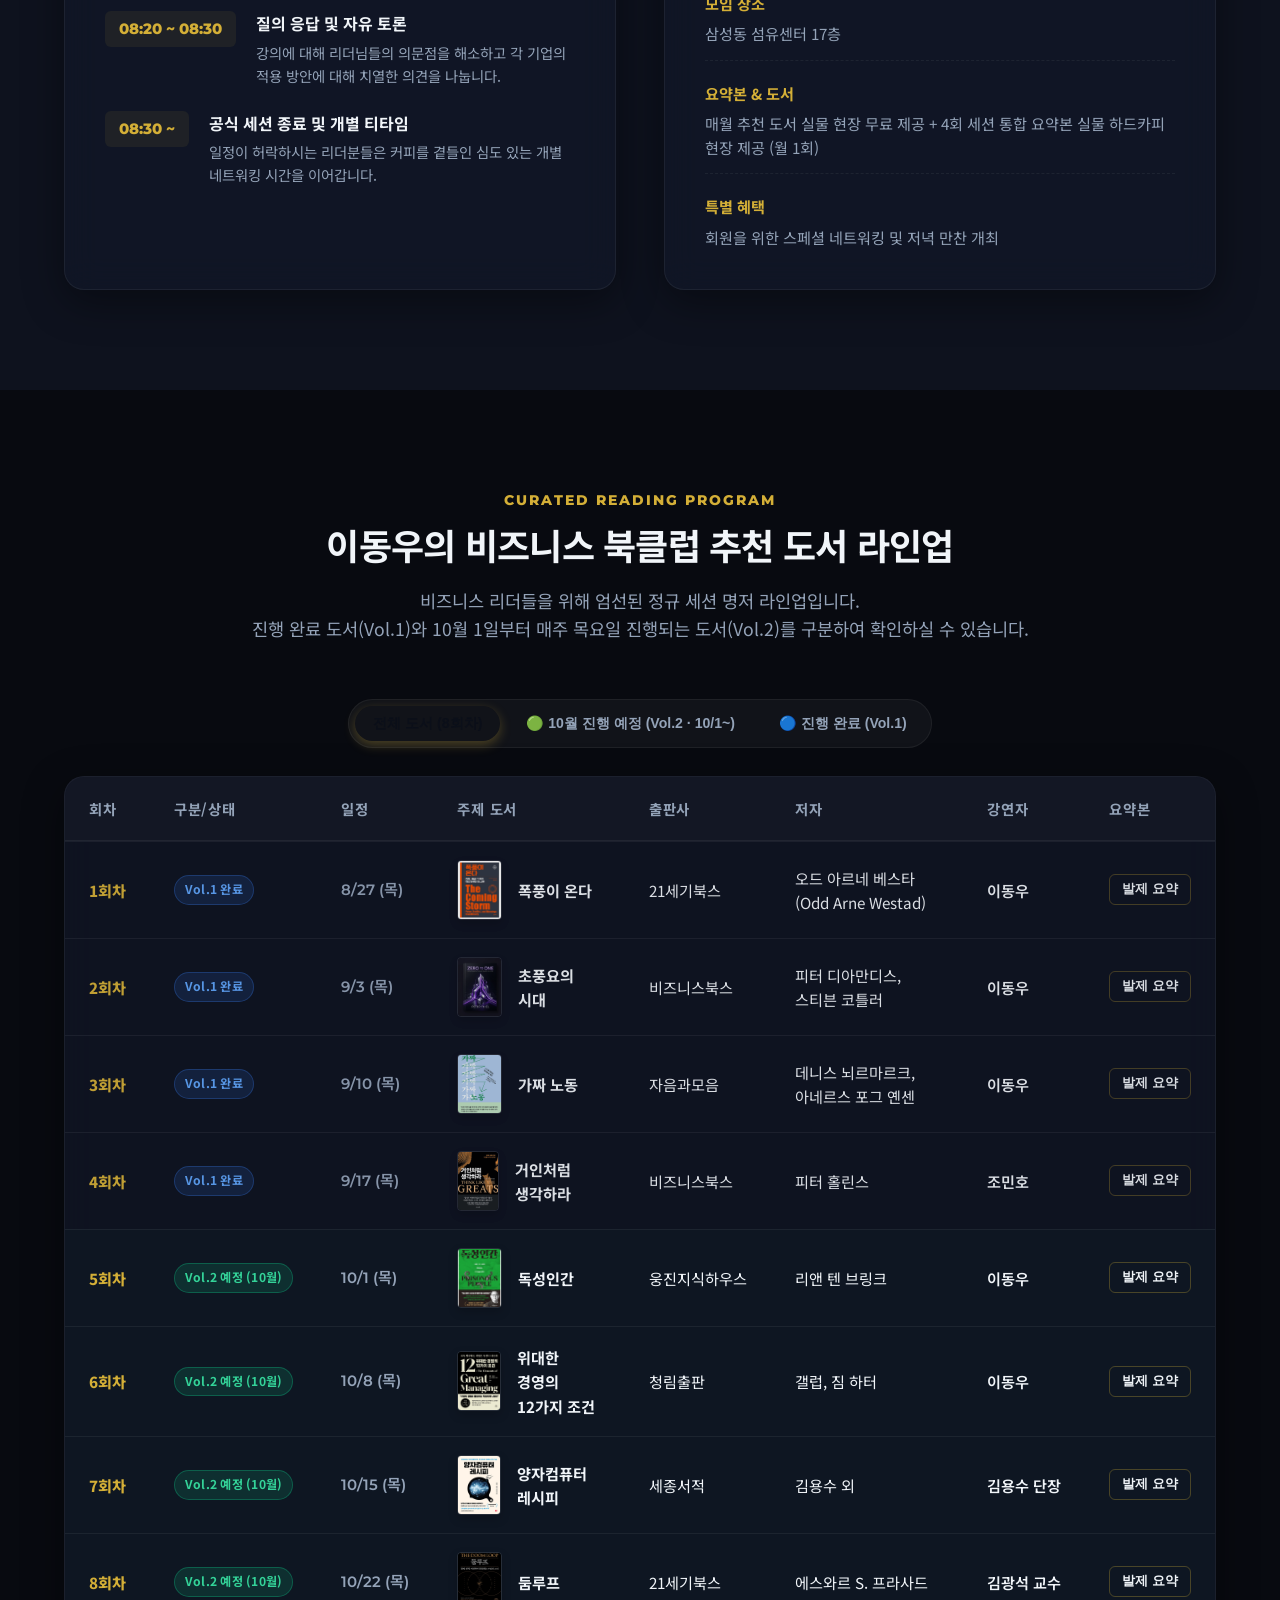
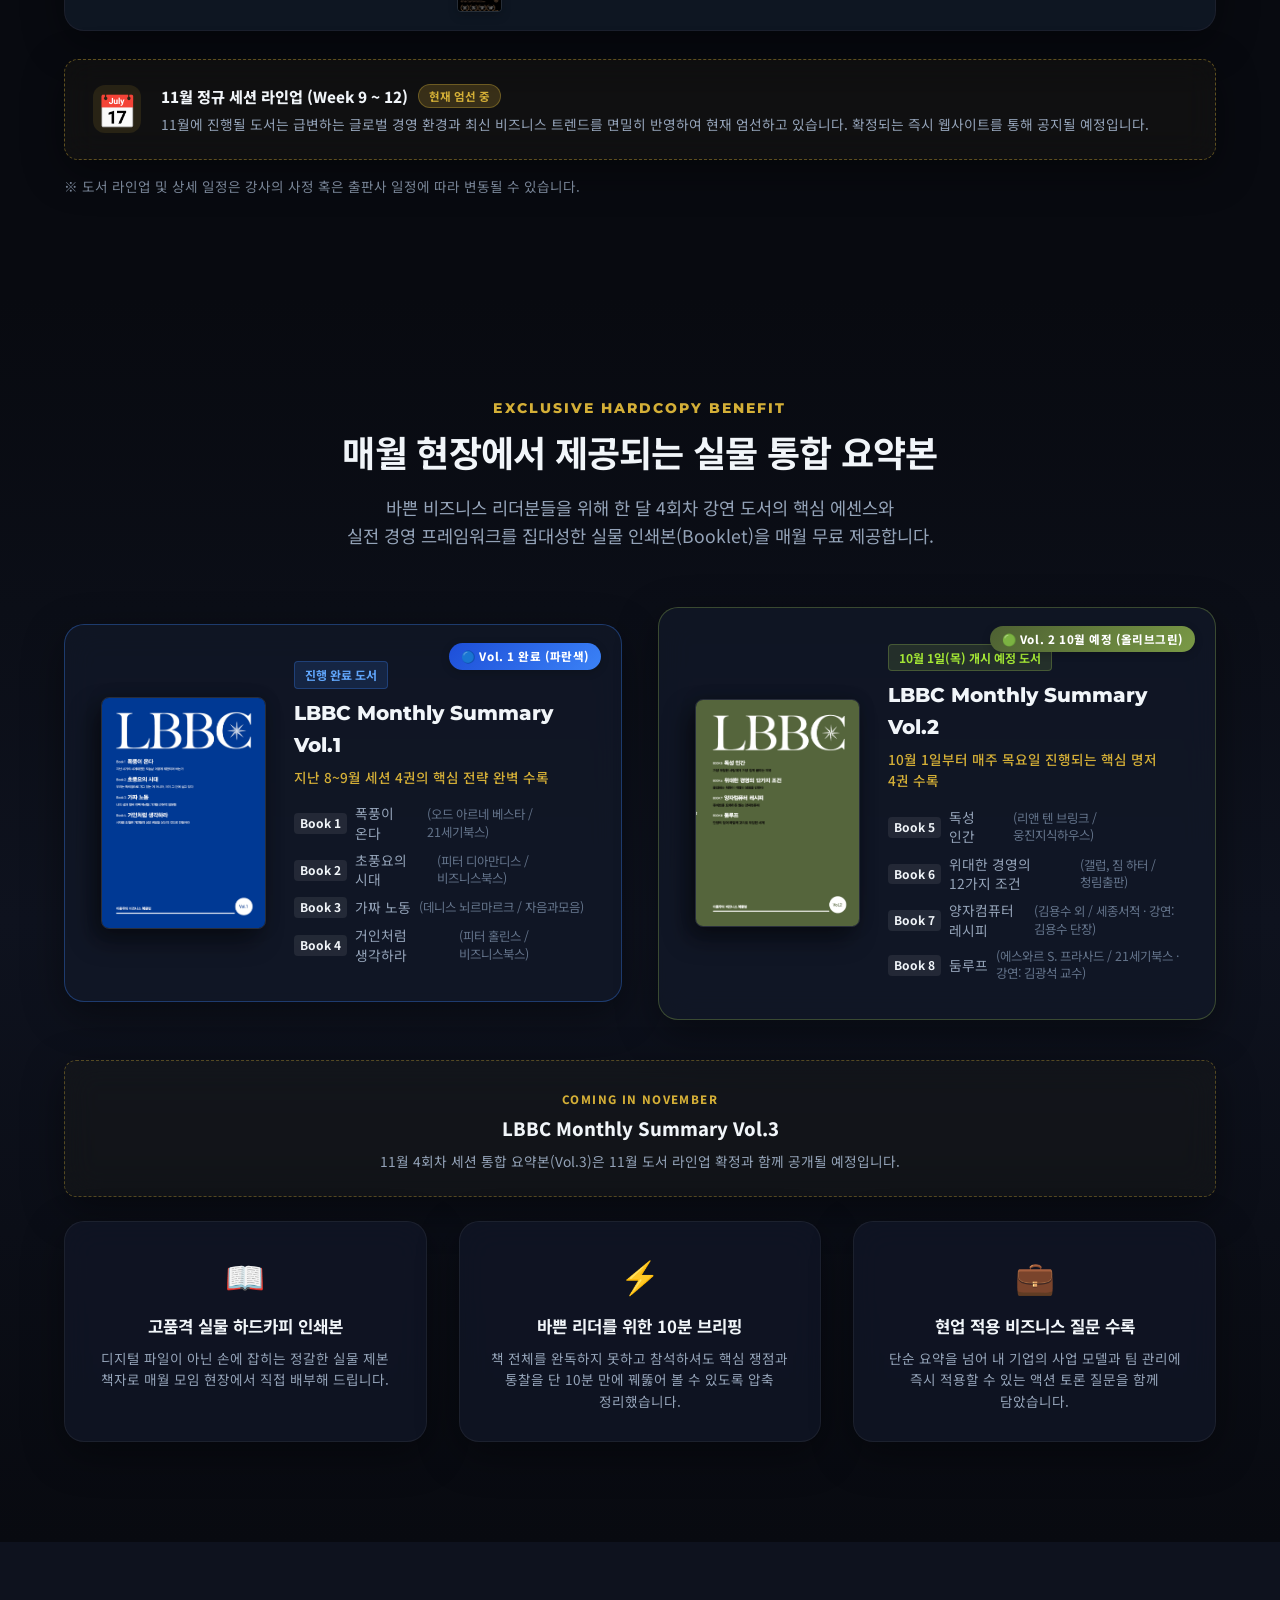
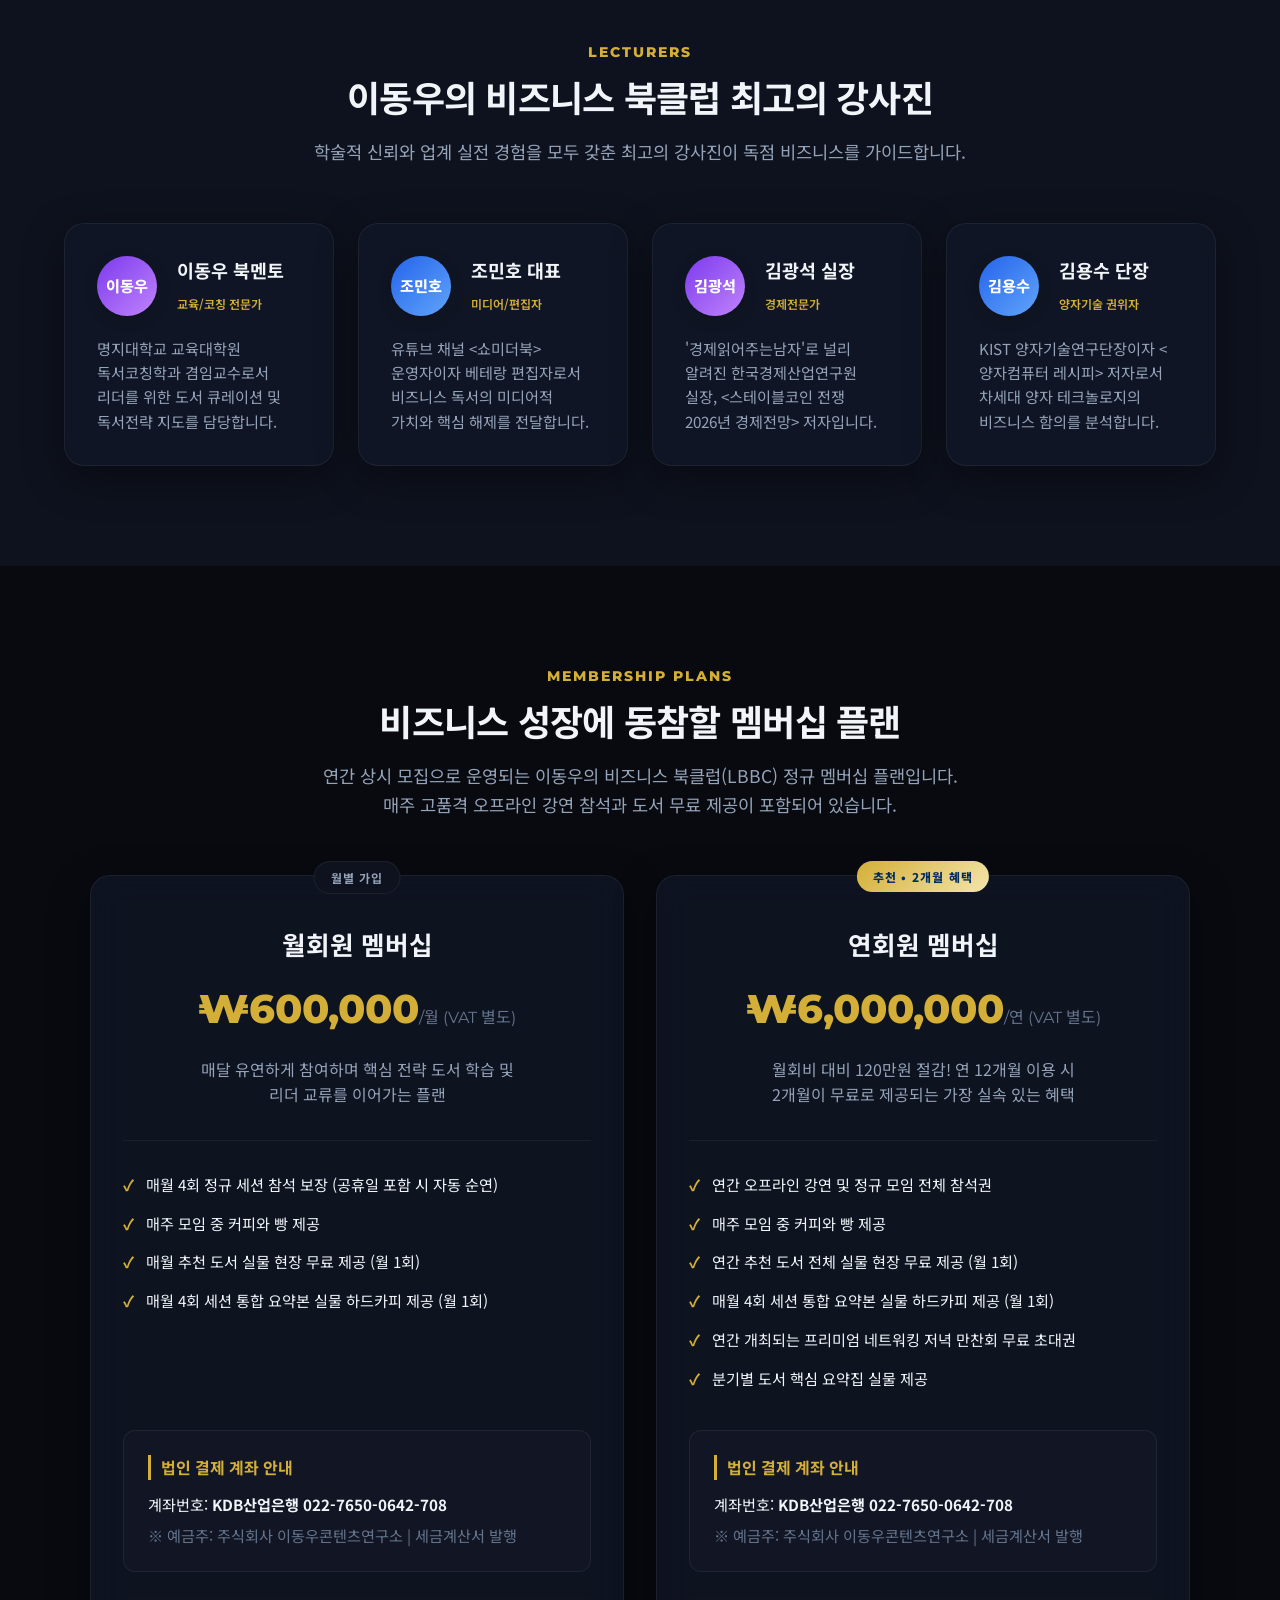
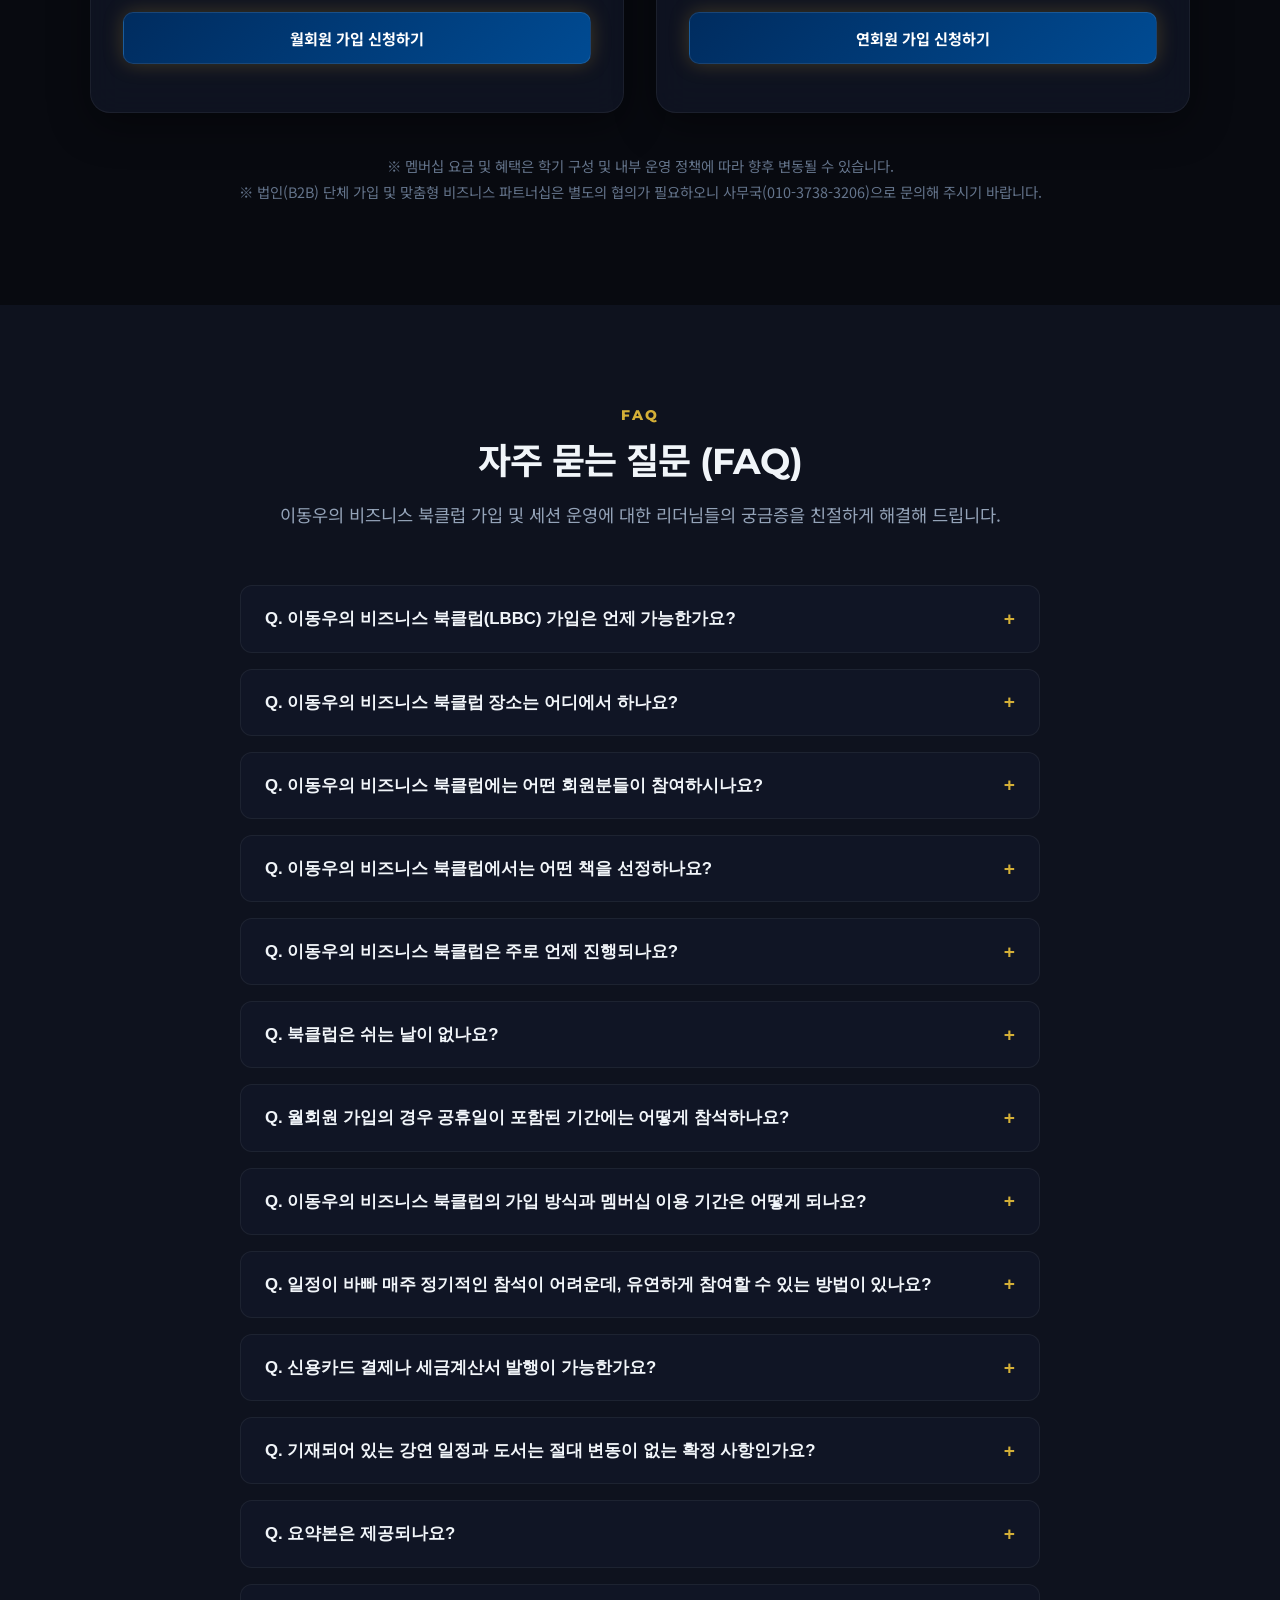
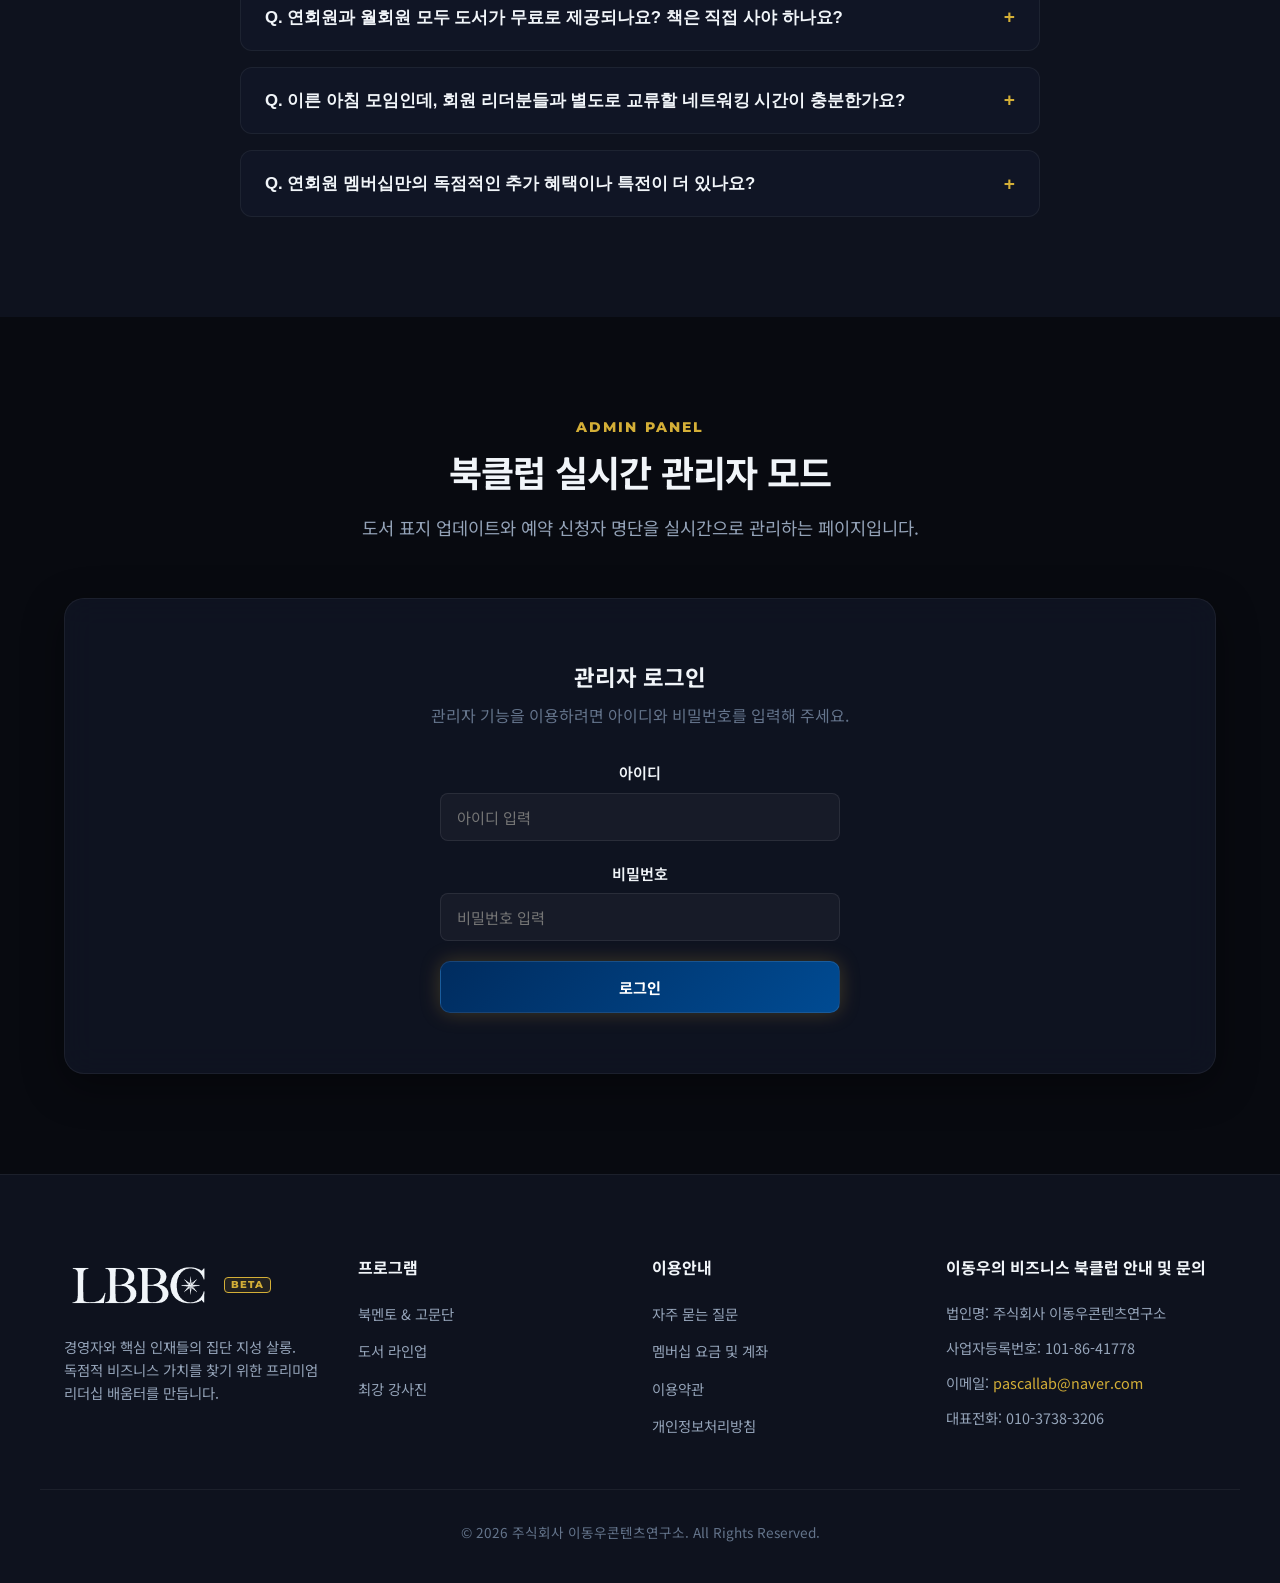
==== commit 9273b071: "Update curriculum & booklets: Separate Vol.1 (completed) and Vol.2 (upcoming from 10/1), set confirm" ====
--- a/index_single.html
+++ b/index_single.html
@@ -1087,8 +1087,61 @@
 }
 
 /* ==========================================================================
-   10-Week list table
+   Curated Schedule List & Filter Tabs
    ========================================================================== */
+.schedule-filter-wrapper {
+    display: flex;
+    justify-content: center;
+    margin-bottom: 28px;
+}
+
+.schedule-filter-tabs {
+    display: inline-flex;
+    background: rgba(255, 255, 255, 0.04);
+    border: 1px solid var(--card-border);
+    padding: 6px;
+    border-radius: 40px;
+    gap: 8px;
+    flex-wrap: wrap;
+    justify-content: center;
+}
+
+.filter-tab {
+    background: transparent;
+    border: none;
+    color: var(--text-secondary);
+    padding: 8px 18px;
+    border-radius: 30px;
+    font-size: 0.88rem;
+    font-weight: 600;
+    cursor: pointer;
+    transition: all 0.3s ease;
+}
+
+.filter-tab:hover {
+    color: var(--text-primary);
+    background: rgba(255, 255, 255, 0.06);
+}
+
+.filter-tab.active {
+    background: var(--accent-gold);
+    color: #0b0f19;
+    font-weight: 700;
+    box-shadow: 0 4px 12px rgba(212, 175, 55, 0.3);
+}
+
+.filter-tab.tab-upcoming.active {
+    background: linear-gradient(135deg, #10b981, #059669);
+    color: #ffffff;
+    box-shadow: 0 4px 12px rgba(16, 185, 129, 0.35);
+}
+
+.filter-tab.tab-completed.active {
+    background: linear-gradient(135deg, #3b82f6, #1d4ed8);
+    color: #ffffff;
+    box-shadow: 0 4px 12px rgba(59, 130, 246, 0.35);
+}
+
 .table-responsive {
     overflow-x: auto;
     width: 100%;
@@ -1131,6 +1184,23 @@
     background-color: rgba(212, 175, 55, 0.03);
 }
 
+.schedule-row.row-completed {
+    opacity: 0.9;
+}
+
+.schedule-row.row-completed:hover {
+    opacity: 1;
+    background-color: rgba(59, 130, 246, 0.03);
+}
+
+.schedule-row.row-upcoming {
+    background-color: rgba(16, 185, 129, 0.02);
+}
+
+.schedule-row.row-upcoming:hover {
+    background-color: rgba(16, 185, 129, 0.06);
+}
+
 .schedule-table tbody tr:last-child td {
     border-bottom: none;
 }
@@ -1139,6 +1209,28 @@
     font-weight: 800;
     color: #d4af37;
     white-space: nowrap;
+}
+
+.table-badge {
+    display: inline-block;
+    padding: 4px 10px;
+    border-radius: 20px;
+    font-size: 0.76rem;
+    font-weight: 700;
+    white-space: nowrap;
+    letter-spacing: 0.02em;
+}
+
+.badge-status-vol1 {
+    background: rgba(59, 130, 246, 0.15);
+    color: #60a5fa;
+    border: 1px solid rgba(59, 130, 246, 0.3);
+}
+
+.badge-status-vol2 {
+    background: rgba(16, 185, 129, 0.15);
+    color: #34d399;
+    border: 1px solid rgba(16, 185, 129, 0.35);
 }
 
 .table-date {
@@ -1190,6 +1282,65 @@
     background: #002c5f;
     border-color: #002c5f;
     color: #ffffff;
+}
+
+/* November Curation Notice */
+.november-curation-notice {
+    margin-top: 28px;
+    padding: 24px 28px;
+    display: flex;
+    align-items: center;
+    gap: 20px;
+    border: 1px dashed rgba(212, 175, 55, 0.4);
+    background: rgba(212, 175, 55, 0.04);
+    border-radius: 14px;
+}
+
+.notice-icon-box {
+    font-size: 2rem;
+    flex-shrink: 0;
+    width: 48px;
+    height: 48px;
+    display: flex;
+    align-items: center;
+    justify-content: center;
+    background: rgba(212, 175, 55, 0.12);
+    border-radius: 12px;
+}
+
+.notice-body {
+    flex: 1;
+}
+
+.notice-header-row {
+    display: flex;
+    align-items: center;
+    gap: 10px;
+    margin-bottom: 6px;
+    flex-wrap: wrap;
+}
+
+.notice-pill {
+    font-weight: 800;
+    font-size: 0.95rem;
+    color: var(--text-primary);
+}
+
+.notice-status-tag {
+    font-size: 0.72rem;
+    font-weight: 700;
+    background: rgba(212, 175, 55, 0.2);
+    color: #d4af37;
+    padding: 2px 10px;
+    border-radius: 20px;
+    border: 1px solid rgba(212, 175, 55, 0.35);
+}
+
+.notice-desc {
+    font-size: 0.86rem;
+    color: var(--text-secondary);
+    line-height: 1.5;
+    margin: 0;
 }
 
 /* ==========================================================================
@@ -2400,6 +2551,12 @@
         font-weight: 700;
         color: var(--text-muted);
     }
+
+    .schedule-table td.table-status-cell::before {
+        content: "구분/상태";
+        font-weight: 700;
+        color: var(--text-muted);
+    }
     
     .schedule-table td.table-date::before {
         content: "일정";
@@ -2407,19 +2564,19 @@
         color: var(--text-muted);
     }
     
-    .schedule-table td:nth-child(3)::before {
+    .schedule-table td:nth-child(4)::before {
         content: "주제 도서";
         font-weight: 700;
         color: var(--text-muted);
     }
     
-    .schedule-table td:nth-child(4)::before {
+    .schedule-table td.table-publisher-cell::before {
         content: "출판사";
         font-weight: 700;
         color: var(--text-muted);
     }
     
-    .schedule-table td:nth-child(5)::before {
+    .schedule-table td.table-author-cell::before {
         content: "저자";
         font-weight: 700;
         color: var(--text-muted);
@@ -2588,6 +2745,24 @@
     transform: translateY(-6px);
     box-shadow: 0 20px 40px rgba(0, 0, 0, 0.4), 0 0 25px rgba(212, 175, 55, 0.2);
     border-color: rgba(212, 175, 55, 0.5);
+}
+
+.booklet-card-vol1 {
+    border-color: rgba(59, 130, 246, 0.35);
+}
+
+.booklet-card-vol1:hover {
+    border-color: rgba(59, 130, 246, 0.65);
+    box-shadow: 0 20px 40px rgba(0, 0, 0, 0.45), 0 0 25px rgba(59, 130, 246, 0.25);
+}
+
+.booklet-card-vol2 {
+    border-color: rgba(122, 154, 70, 0.4);
+}
+
+.booklet-card-vol2:hover {
+    border-color: rgba(122, 154, 70, 0.75);
+    box-shadow: 0 20px 40px rgba(0, 0, 0, 0.45), 0 0 25px rgba(122, 154, 70, 0.25);
 }
 
 .booklet-badge {
@@ -2604,6 +2779,37 @@
     box-shadow: 0 2px 8px rgba(0, 0, 0, 0.2);
 }
 
+.badge-vol1 {
+    background: linear-gradient(135deg, #1d4ed8, #3b82f6);
+    color: #ffffff;
+}
+
+.badge-vol2 {
+    background: linear-gradient(135deg, #4d6032, #7a9a46);
+    color: #ffffff;
+}
+
+.booklet-status-label {
+    display: inline-block;
+    font-size: 0.75rem;
+    font-weight: 700;
+    padding: 3px 10px;
+    border-radius: 4px;
+    margin-bottom: 8px;
+}
+
+.vol1-label {
+    background: rgba(59, 130, 246, 0.15);
+    color: #60a5fa;
+    border: 1px solid rgba(59, 130, 246, 0.3);
+}
+
+.vol2-label {
+    background: rgba(122, 154, 70, 0.2);
+    color: #a3e635;
+    border: 1px solid rgba(122, 154, 70, 0.4);
+}
+
 .booklet-image-wrap {
     flex-shrink: 0;
     width: 165px;
@@ -2672,6 +2878,60 @@
 .booklet-book-list li span {
     font-size: 0.78rem;
     color: var(--text-muted);
+}
+
+/* Vol. 3 Preview Box */
+.vol3-preview-box {
+    margin-top: 32px;
+    padding: 24px 30px;
+    text-align: center;
+    border: 1px dashed rgba(212, 175, 55, 0.35);
+    background: rgba(212, 175, 55, 0.03);
+    border-radius: 12px;
+}
+
+.preview-tag {
+    display: inline-block;
+    font-size: 0.72rem;
+    font-weight: 800;
+    letter-spacing: 0.12em;
+    color: #d4af37;
+    margin-bottom: 6px;
+}
+
+.vol3-preview-box h4 {
+    font-size: 1.15rem;
+    font-weight: 800;
+    color: var(--text-primary);
+    margin-bottom: 6px;
+}
+
+.vol3-preview-box p {
+    font-size: 0.86rem;
+    color: var(--text-secondary);
+    margin: 0;
+}
+
+/* Modal status badge */
+.modal-status-badge {
+    display: inline-block;
+    padding: 4px 12px;
+    border-radius: 20px;
+    font-size: 0.78rem;
+    font-weight: 700;
+    margin-bottom: 6px;
+}
+
+.badge-vol1-modal {
+    background: rgba(59, 130, 246, 0.15);
+    color: #60a5fa;
+    border: 1px solid rgba(59, 130, 246, 0.3);
+}
+
+.badge-vol2-modal {
+    background: rgba(16, 185, 129, 0.15);
+    color: #34d399;
+    border: 1px solid rgba(16, 185, 129, 0.35);
 }
 
 .booklet-features-row {
@@ -3112,14 +3372,24 @@
                 <div class="section-header text-center">
                     <span class="section-subtitle">CURATED READING PROGRAM</span>
                     <h2 class="section-title"><span class="keep-phrase">이동우의</span> <span class="keep-phrase">비즈니스 북클럽</span> <span class="keep-phrase">추천 도서 라인업</span></h2>
-                    <p class="section-desc"><span class="keep-phrase">비즈니스 리더들을 위해 엄선된</span> <span class="keep-phrase">10주간의 명저 라인업입니다.</span> <span class="keep-phrase">일정을 마우스로 가리키거나 터치하면</span> <span class="keep-phrase">도서의 핵심 설명 및 발제 요약을 즉시 확인할 수 있습니다.</span></p>
+                    <p class="section-desc"><span class="keep-phrase">비즈니스 리더들을 위해 엄선된</span> <span class="keep-phrase">정규 세션 명저 라인업입니다.</span> <span class="keep-phrase">진행 완료 도서(Vol.1)와 10월 1일부터 매주 목요일 진행되는 도서(Vol.2)를 구분하여 확인하실 수 있습니다.</span></p>
                 </div>
                 
+                <!-- Filter Tabs for Book Status -->
+                <div class="schedule-filter-wrapper">
+                    <div class="schedule-filter-tabs">
+                        <button class="filter-tab active" data-filter="all">전체 도서 (8회차)</button>
+                        <button class="filter-tab tab-upcoming" data-filter="upcoming">🟢 10월 진행 예정 (Vol.2 · 10/1~)</button>
+                        <button class="filter-tab tab-completed" data-filter="completed">🔵 진행 완료 (Vol.1)</button>
+                    </div>
+                </div>
+
                 <div class="table-responsive glass-panel">
                     <table class="schedule-table">
                         <thead>
                             <tr>
                                 <th>회차</th>
+                                <th>구분/상태</th>
                                 <th>일정</th>
                                 <th>주제 도서</th>
                                 <th>출판사</th>
@@ -3133,6 +3403,21 @@
                         </tbody>
                     </table>
                 </div>
+
+                <!-- 11월 도서 라인업 선정 중 안내 배너 -->
+                <div class="november-curation-notice glass-panel">
+                    <div class="notice-icon-box">📅</div>
+                    <div class="notice-body">
+                        <div class="notice-header-row">
+                            <span class="notice-pill">11월 정규 세션 라인업 (Week 9 ~ 12)</span>
+                            <span class="notice-status-tag">현재 엄선 중</span>
+                        </div>
+                        <p class="notice-desc">
+                            11월에 진행될 도서는 급변하는 글로벌 경영 환경과 최신 비즈니스 트렌드를 면밀히 반영하여 현재 엄선하고 있습니다. 확정되는 즉시 웹사이트를 통해 공지될 예정입니다.
+                        </p>
+                    </div>
+                </div>
+
                 <p class="table-footnote">※ 도서 라인업 및 상세 일정은 강사의 사정 혹은 출판사 일정에 따라 변동될 수 있습니다.</p>
             </div>
         </section>
@@ -3148,40 +3433,49 @@
 
                 <div class="booklet-showcase-grid grid-2">
                     <!-- Vol.1 Card -->
-                    <div class="booklet-card glass-panel">
-                        <div class="booklet-badge">Vol. 1 발간본</div>
+                    <div class="booklet-card glass-panel booklet-card-vol1">
+                        <div class="booklet-badge badge-vol1">🔵 Vol. 1 완료 (파란색)</div>
                         <div class="booklet-image-wrap">
-                            <img src="assets/summary_booklet_vol1.png" alt="LBBC 요약본 Vol.1 표지" class="booklet-img">
+                            <img src="assets/summary_booklet_vol1.png" alt="LBBC 요약본 Vol.1 표지 (파란색)" class="booklet-img">
                         </div>
                         <div class="booklet-info">
+                            <div class="booklet-status-label vol1-label">진행 완료 도서</div>
                             <h3>LBBC Monthly Summary Vol.1</h3>
-                            <p class="booklet-sub">한 달간 다루는 명저 4권의 핵심 전략 완벽 수록</p>
+                            <p class="booklet-sub">지난 8~9월 세션 4권의 핵심 전략 완벽 수록</p>
                             <ul class="booklet-book-list">
-                                <li><strong>Book 1</strong> 폭풍이 온다 <span>(오드 아르네 베스타)</span></li>
-                                <li><strong>Book 2</strong> 초풍요의 시대 <span>(피터 디아만디스)</span></li>
-                                <li><strong>Book 3</strong> 가짜 노동 <span>(데니스 뇌르마르크)</span></li>
-                                <li><strong>Book 4</strong> 거인처럼 생각하라 <span>(피터 홀린스)</span></li>
+                                <li><strong>Book 1</strong> 폭풍이 온다 <span>(오드 아르네 베스타 / 21세기북스)</span></li>
+                                <li><strong>Book 2</strong> 초풍요의 시대 <span>(피터 디아만디스 / 비즈니스북스)</span></li>
+                                <li><strong>Book 3</strong> 가짜 노동 <span>(데니스 뇌르마르크 / 자음과모음)</span></li>
+                                <li><strong>Book 4</strong> 거인처럼 생각하라 <span>(피터 홀린스 / 비즈니스북스)</span></li>
                             </ul>
                         </div>
                     </div>
 
                     <!-- Vol.2 Card -->
-                    <div class="booklet-card glass-panel">
-                        <div class="booklet-badge">Vol. 2 발간본</div>
+                    <div class="booklet-card glass-panel booklet-card-vol2">
+                        <div class="booklet-badge badge-vol2">🟢 Vol. 2 10월 예정 (올리브그린)</div>
                         <div class="booklet-image-wrap">
-                            <img src="assets/summary_booklet_vol2.png" alt="LBBC 요약본 Vol.2 표지" class="booklet-img">
+                            <img src="assets/summary_booklet_vol2.png" alt="LBBC 요약본 Vol.2 표지 (올리브그린)" class="booklet-img">
                         </div>
                         <div class="booklet-info">
+                            <div class="booklet-status-label vol2-label">10월 1일(목) 개시 예정 도서</div>
                             <h3>LBBC Monthly Summary Vol.2</h3>
-                            <p class="booklet-sub">차세대 리더십과 테크·경영 혁신 프레임워크 수록</p>
+                            <p class="booklet-sub">10월 1일부터 매주 목요일 진행되는 핵심 명저 4권 수록</p>
                             <ul class="booklet-book-list">
-                                <li><strong>Book 5</strong> 독성 인간 <span>(리앤 텐 브링크)</span></li>
-                                <li><strong>Book 6</strong> 위대한 경영의 12가지 조건 <span>(갤럽)</span></li>
-                                <li><strong>Book 7</strong> 양자컴퓨터 레시피 <span>(김용수 외)</span></li>
-                                <li><strong>Book 8</strong> 둠루프 <span>(에스와르 S. 프라사드)</span></li>
+                                <li><strong>Book 5</strong> 독성 인간 <span>(리앤 텐 브링크 / 웅진지식하우스)</span></li>
+                                <li><strong>Book 6</strong> 위대한 경영의 12가지 조건 <span>(갤럽, 짐 하터 / 청림출판)</span></li>
+                                <li><strong>Book 7</strong> 양자컴퓨터 레시피 <span>(김용수 외 / 세종서적 · 강연: 김용수 단장)</span></li>
+                                <li><strong>Book 8</strong> 둠루프 <span>(에스와르 S. 프라사드 / 21세기북스 · 강연: 김광석 교수)</span></li>
                             </ul>
                         </div>
                     </div>
+                </div>
+
+                <!-- 11월 Vol.3 준비 안내 박스 -->
+                <div class="vol3-preview-box glass-panel">
+                    <span class="preview-tag">COMING IN NOVEMBER</span>
+                    <h4>LBBC Monthly Summary Vol.3</h4>
+                    <p>11월 4회차 세션 통합 요약본(Vol.3)은 11월 도서 라인업 확정과 함께 공개될 예정입니다.</p>
                 </div>
 
                 <!-- Booklet Value Highlights -->
@@ -4061,16 +4355,14 @@
     // 3. LocalStorage Database Setup for Book Club
     // ==========================================================================
     const defaultSchedule = [
-        { week: 1, date: "8/27", id: "storm_coming", book: "폭풍이 온다", publisher: "21세기북스", author: "오드 아르네 베스타 (Odd Arne Westad)", lecturer: "이동우", cover: "assets/storm_coming.jpg" },
-        { week: 2, date: "9/3", id: "super_abundance", book: "초풍요의 시대", publisher: "비즈니스북스", author: "피터 디아만디스, 스티븐 코틀러", lecturer: "이동우", cover: "assets/super_abundance.jpg" },
-        { week: 3, date: "9/10", id: "pseudo_labor", book: "가짜 노동", publisher: "자음과모음", author: "데니스 뇌르마르크, 아네르스 포그 옌센", lecturer: "이동우", cover: "assets/pseudo_labor.jpg" },
-        { week: 4, date: "9/17", id: "think_like_giant", book: "거인처럼 생각하라", publisher: "비즈니스북스", author: "피터 홀린스", lecturer: "조민호", cover: "assets/think_like_giant.jpg" },
-        { week: 5, date: "10/1", id: "doom_loop", book: "둠루프", publisher: "21세기북스", author: "에스와르 S. 프라사드", lecturer: "김광석", cover: "assets/doom_loop.jpg" },
-        { week: 6, date: "10/8", id: "great_managing", book: "위대한 경영의 12가지 조건", publisher: "청림출판", author: "갤럽, 짐 하터", lecturer: "이동우", cover: "assets/great_managing.jpg" },
-        { week: 7, date: "10/15", id: "quantum_recipe", book: "양자컴퓨터 레시피", publisher: "세종서적", author: "김용수 외", lecturer: "김용수", cover: "assets/quantum_recipe.jpg" },
-        { week: 8, date: "10/22", id: "toxic_people", book: "독성인간", publisher: "웅진지식하우스", author: "리앤 텐 브링크", lecturer: "이동우", cover: "assets/toxic_people.jpg" },
-        { week: 9, date: "10/29", id: "dual_brain", book: "듀얼 브레인", publisher: "상상스퀘어", author: "이선 몰릭", lecturer: "이동우", cover: "assets/dual_brain.jpg" },
-        { week: 10, date: "11/5", id: "tech_illusion", book: "기술이 인류를 구원한다는 착각", publisher: "동아시아", author: "애덤 베커", lecturer: "이동우", cover: "assets/tech_illusion.jpg" }
+        { week: 1, date: "8/27", id: "storm_coming", book: "폭풍이 온다", publisher: "21세기북스", author: "오드 아르네 베스타 (Odd Arne Westad)", lecturer: "이동우", cover: "assets/storm_coming.jpg", status: "completed", volume: 1 },
+        { week: 2, date: "9/3", id: "super_abundance", book: "초풍요의 시대", publisher: "비즈니스북스", author: "피터 디아만디스, 스티븐 코틀러", lecturer: "이동우", cover: "assets/super_abundance.jpg", status: "completed", volume: 1 },
+        { week: 3, date: "9/10", id: "pseudo_labor", book: "가짜 노동", publisher: "자음과모음", author: "데니스 뇌르마르크, 아네르스 포그 옌센", lecturer: "이동우", cover: "assets/pseudo_labor.jpg", status: "completed", volume: 1 },
+        { week: 4, date: "9/17", id: "think_like_giant", book: "거인처럼 생각하라", publisher: "비즈니스북스", author: "피터 홀린스", lecturer: "조민호", cover: "assets/think_like_giant.jpg", status: "completed", volume: 1 },
+        { week: 5, date: "10/1", id: "toxic_people", book: "독성인간", publisher: "웅진지식하우스", author: "리앤 텐 브링크", lecturer: "이동우", cover: "assets/toxic_people.jpg", status: "upcoming", volume: 2 },
+        { week: 6, date: "10/8", id: "great_managing", book: "위대한 경영의 12가지 조건", publisher: "청림출판", author: "갤럽, 짐 하터", lecturer: "이동우", cover: "assets/great_managing.jpg", status: "upcoming", volume: 2 },
+        { week: 7, date: "10/15", id: "quantum_recipe", book: "양자컴퓨터 레시피", publisher: "세종서적", author: "김용수 외", lecturer: "김용수 단장", cover: "assets/quantum_recipe.jpg", status: "upcoming", volume: 2 },
+        { week: 8, date: "10/22", id: "doom_loop", book: "둠루프", publisher: "21세기북스", author: "에스와르 S. 프라사드", lecturer: "김광석 교수", cover: "assets/doom_loop.jpg", status: "upcoming", volume: 2 }
     ];
 
     const defaultColumns = [
@@ -4101,7 +4393,7 @@
     ];
 
     // Initialize mock database
-    const DB_VERSION = 'v3.0';
+    const DB_VERSION = 'v4.0';
     if (localStorage.getItem('bbc_db_version') !== DB_VERSION) {
         localStorage.setItem('bbc_schedule', JSON.stringify(defaultSchedule));
         localStorage.setItem('bbc_columns', JSON.stringify(defaultColumns));
@@ -4177,20 +4469,28 @@
         if (tableBody) {
             tableBody.innerHTML = '';
             schedule.forEach(item => {
+                const isCompleted = item.status === 'completed' || item.volume === 1 || item.week <= 4;
                 const tr = document.createElement('tr');
                 tr.setAttribute('data-id', item.id);
+                tr.setAttribute('data-status', isCompleted ? 'completed' : 'upcoming');
+                tr.className = `schedule-row ${isCompleted ? 'row-completed' : 'row-upcoming'}`;
                 
+                const statusBadge = isCompleted 
+                    ? `<span class="table-badge badge-status-vol1">Vol.1 완료</span>`
+                    : `<span class="table-badge badge-status-vol2">Vol.2 예정 (10월)</span>`;
+
                 tr.innerHTML = `
                     <td class="table-week-num">${item.week}회차</td>
-                    <td class="table-date">${item.date}</td>
+                    <td class="table-status-cell">${statusBadge}</td>
+                    <td class="table-date">${item.date} (목)</td>
                     <td>
                         <div class="table-book-title-cell">
                             <img src="${item.cover}" alt="${item.book} 표지" class="table-book-thumb" onerror="this.src='assets/zero_to_one_cover.jpg'">
                             <span>${item.book}</span>
                         </div>
                     </td>
-                    <td>${item.publisher}</td>
-                    <td>${item.author}</td>
+                    <td class="table-publisher-cell">${item.publisher}</td>
+                    <td class="table-author-cell">${item.author}</td>
                     <td class="table-lecturer">${item.lecturer}</td>
                     <td><button class="table-summary-btn" data-id="${item.id}">발제 요약</button></td>
                 `;
@@ -4212,6 +4512,27 @@
                     const bookId = btn.getAttribute('data-id');
                     openBookDetail(bookId);
                 });
+            });
+
+            // Setup Filter Tabs (bind once or rebind safely)
+            const filterTabs = document.querySelectorAll('.schedule-filter-tabs .filter-tab');
+            filterTabs.forEach(tab => {
+                tab.onclick = () => {
+                    filterTabs.forEach(t => t.classList.remove('active'));
+                    tab.classList.add('active');
+                    const filter = tab.getAttribute('data-filter');
+                    const rows = document.querySelectorAll('#schedule-table-body tr');
+                    rows.forEach(row => {
+                        const rowStatus = row.getAttribute('data-status');
+                        if (filter === 'all') {
+                            row.style.display = '';
+                        } else if (filter === rowStatus) {
+                            row.style.display = '';
+                        } else {
+                            row.style.display = 'none';
+                        }
+                    });
+                };
             });
         }
 
@@ -4391,7 +4712,7 @@
         },
         'doom_loop': {
             title: '둠루프',
-            subtitle: '에스와르 S. 프라사드 저 | 21세기북스 | 강연: 김광석 실장',
+            subtitle: '에스와르 S. 프라사드 저 | 21세기북스 | 강연: 김광석 교수',
             content: `
                 <h4>1. 경제, 정치, 지정학이 충돌하는 파멸의 고리</h4>
                 <p>미중 갈등, 지정학적 대분열, 자국 우선주의 정책이 얽히고설켜 세계 경제 질서를 어떻게 위기로 몰고 가는지 분석합니다. 패권 경쟁의 소용돌이 속에서 세계 질서가 무너져 가는 거대한 '둠루프(Doom Loop)' 기전을 상세히 들여다봅니다.</p>
@@ -4512,11 +4833,16 @@
         const localSummaries = JSON.parse(localStorage.getItem('bbc_summaries') || '{}');
         const data = localSummaries[bookId] || summariesDb[bookId];
 
+        const isCompleted = currentItem.status === 'completed' || currentItem.volume === 1 || currentItem.week <= 4;
+        const volumeBadgeHtml = isCompleted 
+            ? `<span class="modal-status-badge badge-vol1-modal">🔵 [Vol.1] 진행 완료 도서</span>`
+            : `<span class="modal-status-badge badge-vol2-modal">🟢 [Vol.2] 10월 1일(목) 개시 예정 도서</span>`;
+
         const title = data ? data.title : currentItem.book;
-        const subtitle = data ? data.subtitle : `${currentItem.author} | ${currentItem.publisher}`;
+        const subtitle = data ? data.subtitle : `${currentItem.author} | ${currentItem.publisher} | 강연: ${currentItem.lecturer}`;
         const content = data ? data.content : `<p>이 책은 이동우의 비즈니스 북클럽 멤버십의 추천 도서입니다. 매월 4회 세션을 통합한 실물 하드카피 요약본이 모임 현장에서 월 1회 무료 제공됩니다.</p>`;
 
-        document.getElementById('summary-title').textContent = title;
+        document.getElementById('summary-title').innerHTML = `${volumeBadgeHtml}<div style="margin-top:6px;">${title}</div>`;
         document.getElementById('summary-subtitle').textContent = subtitle;
         document.getElementById('summary-content').innerHTML = content;
         
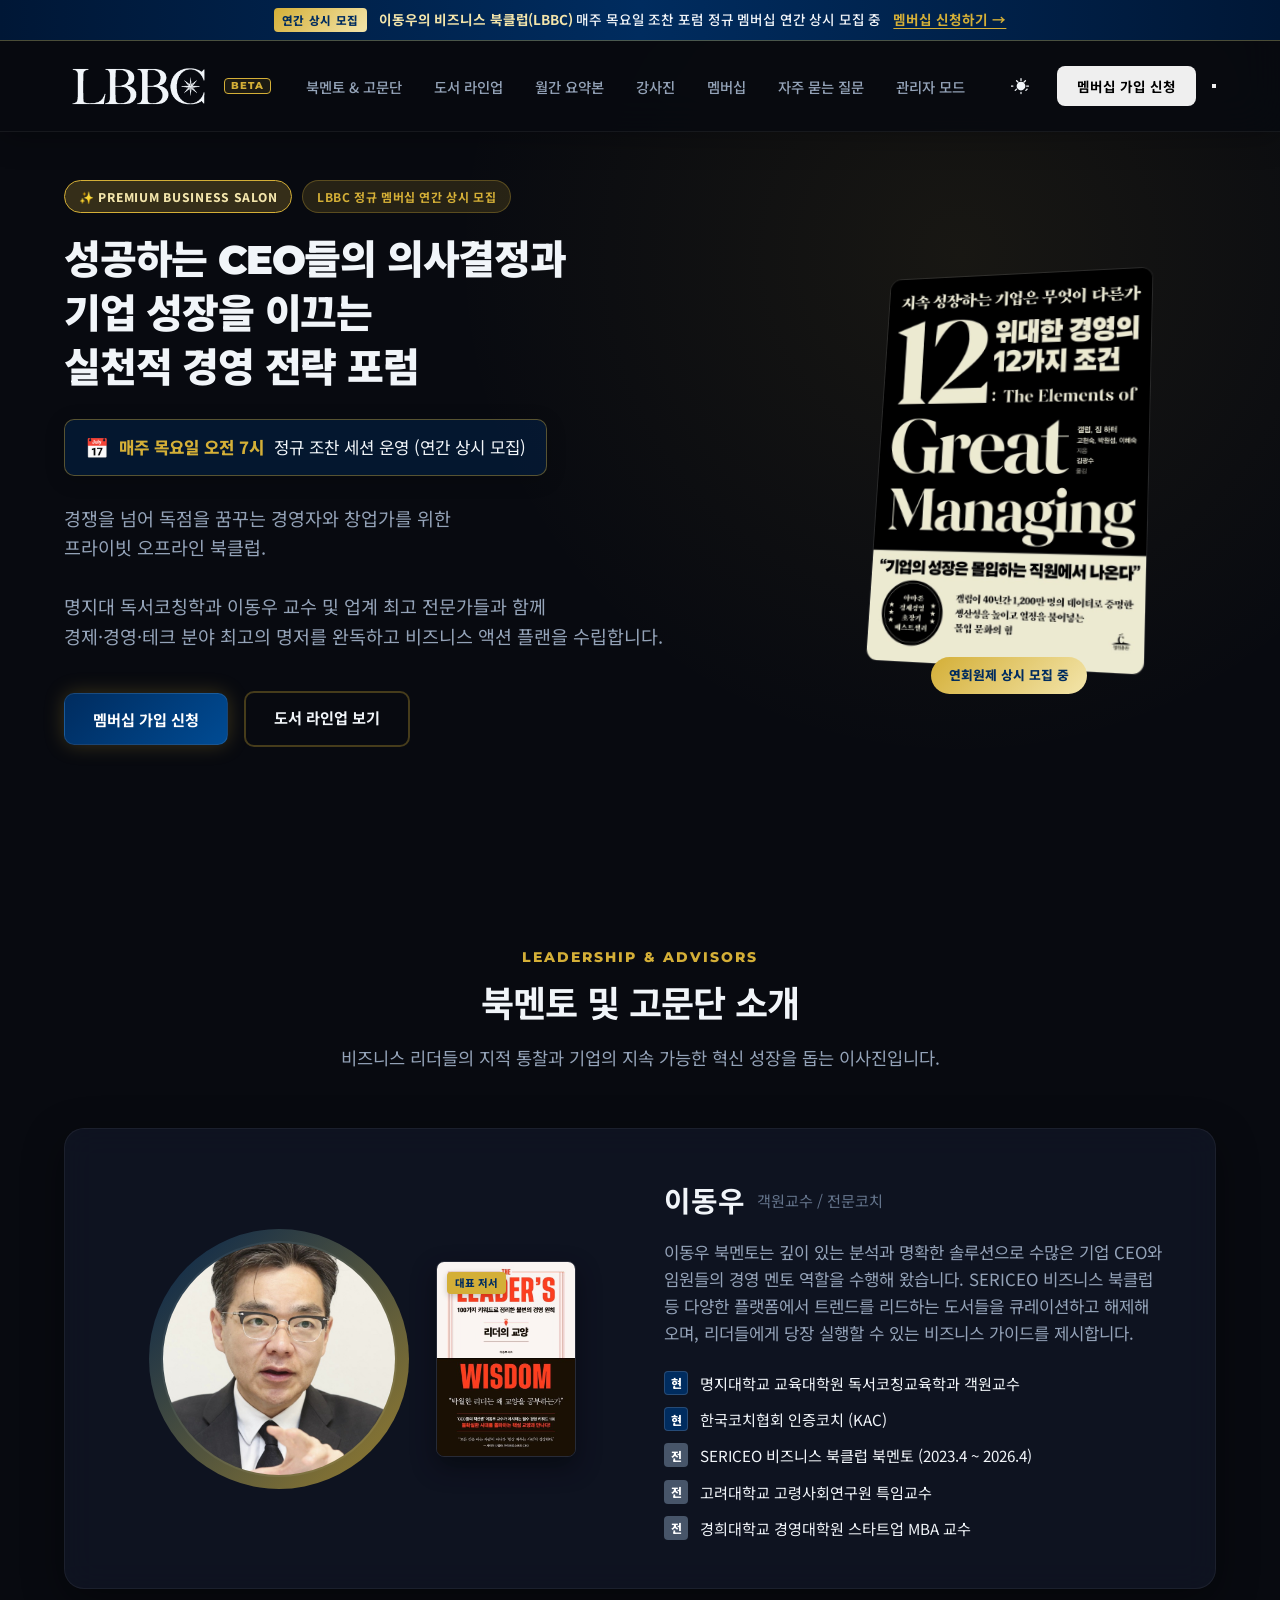
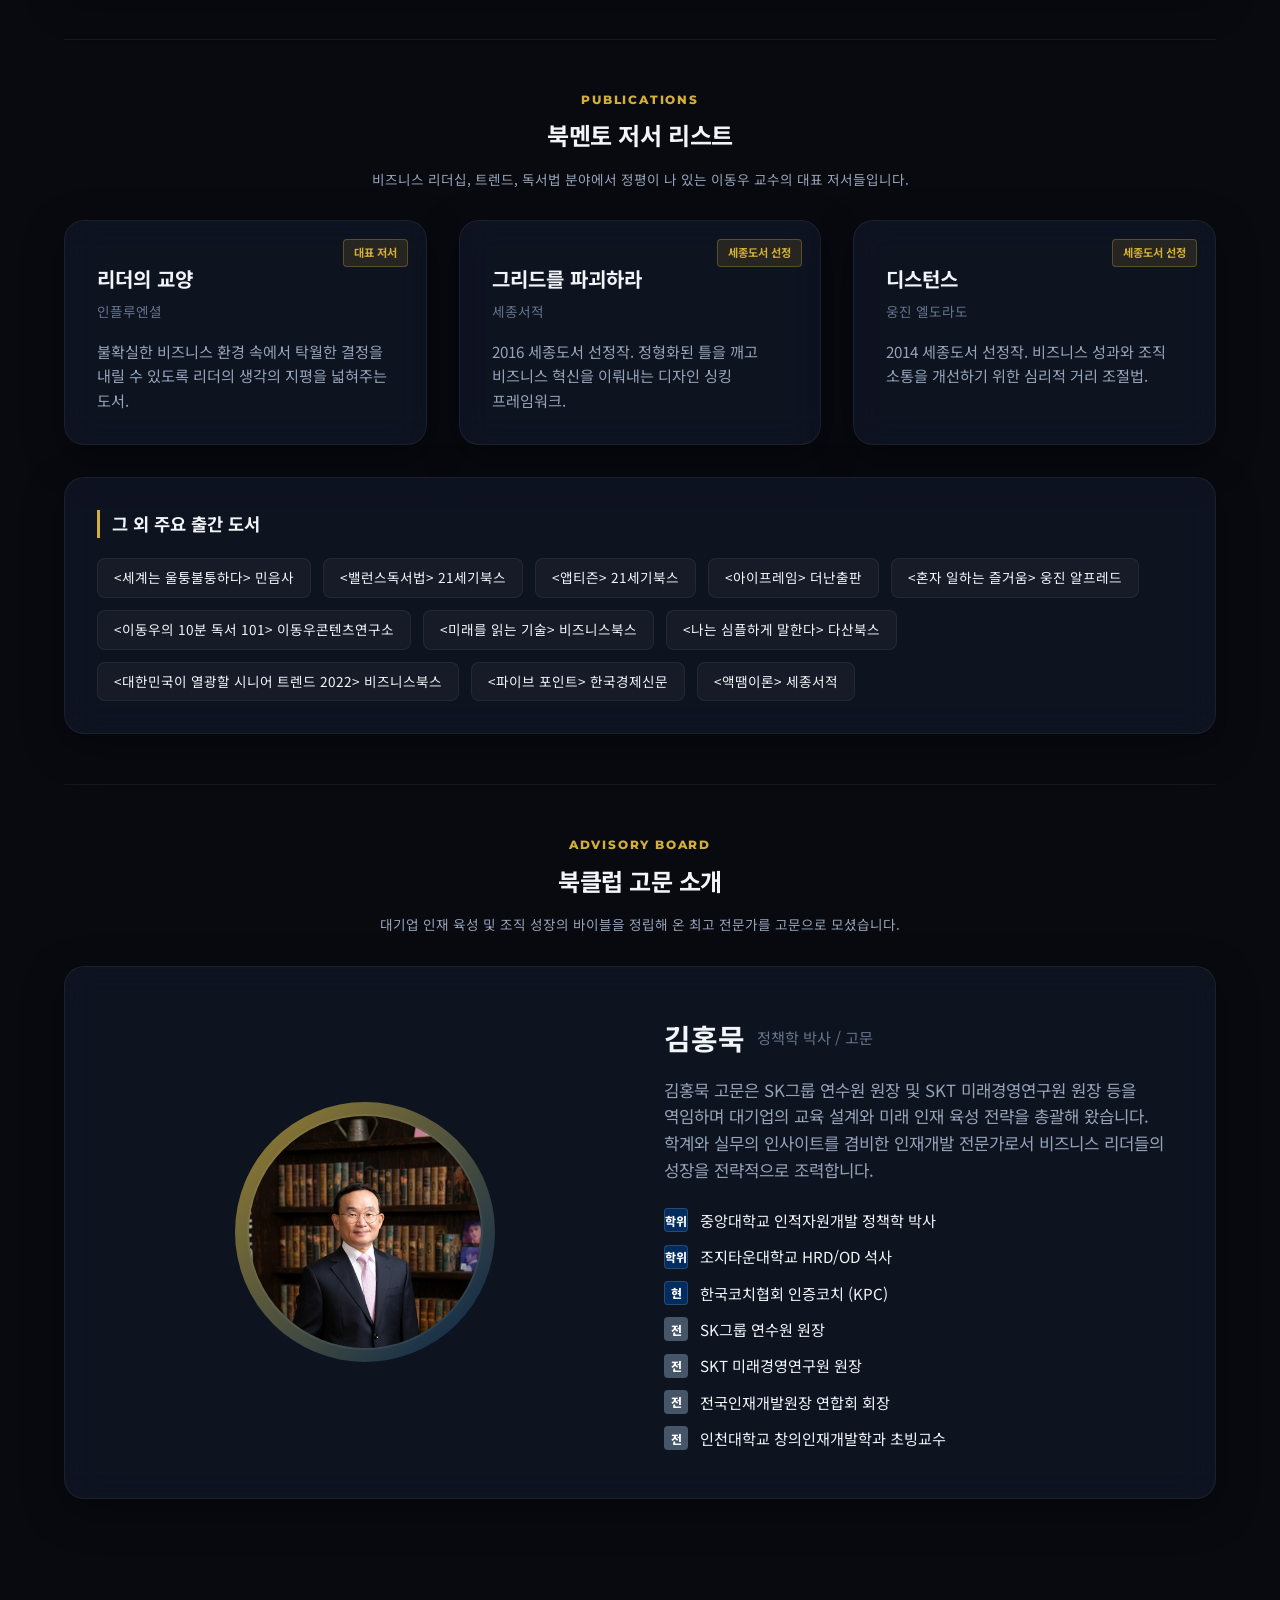
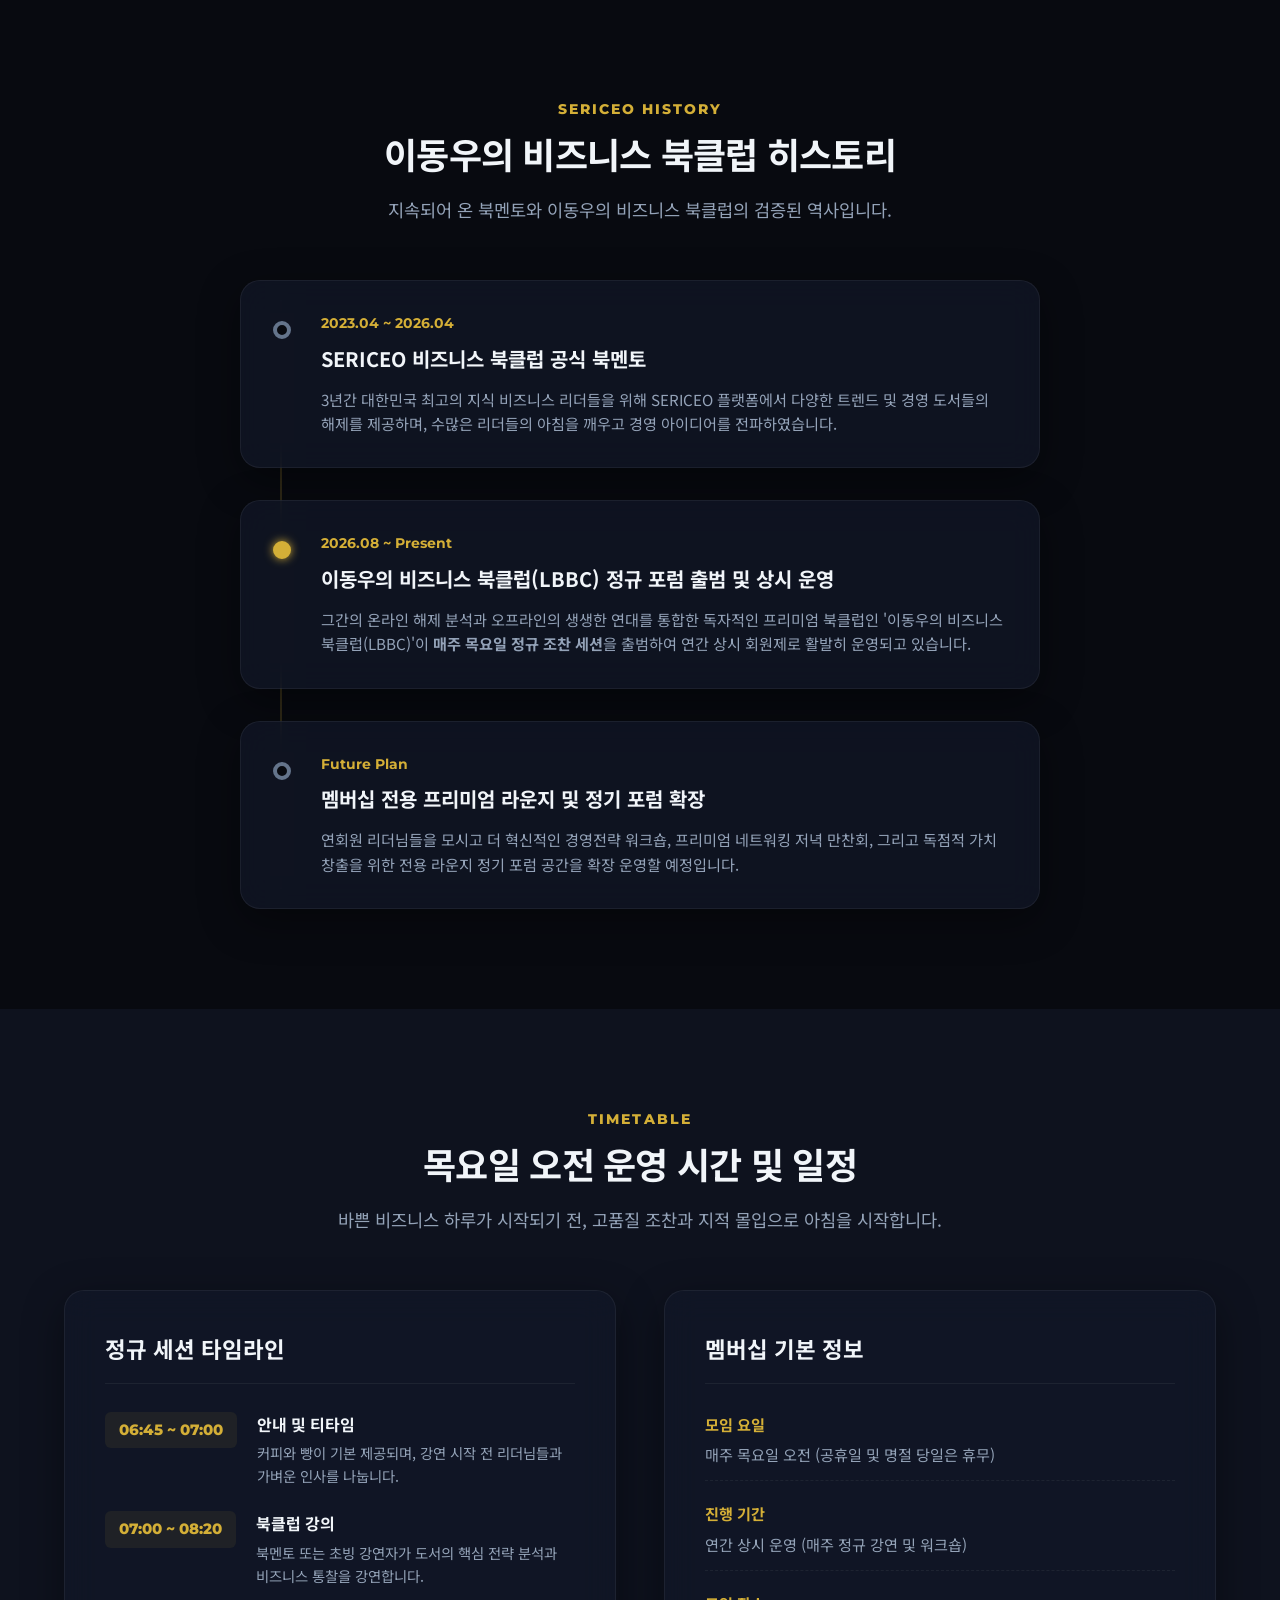
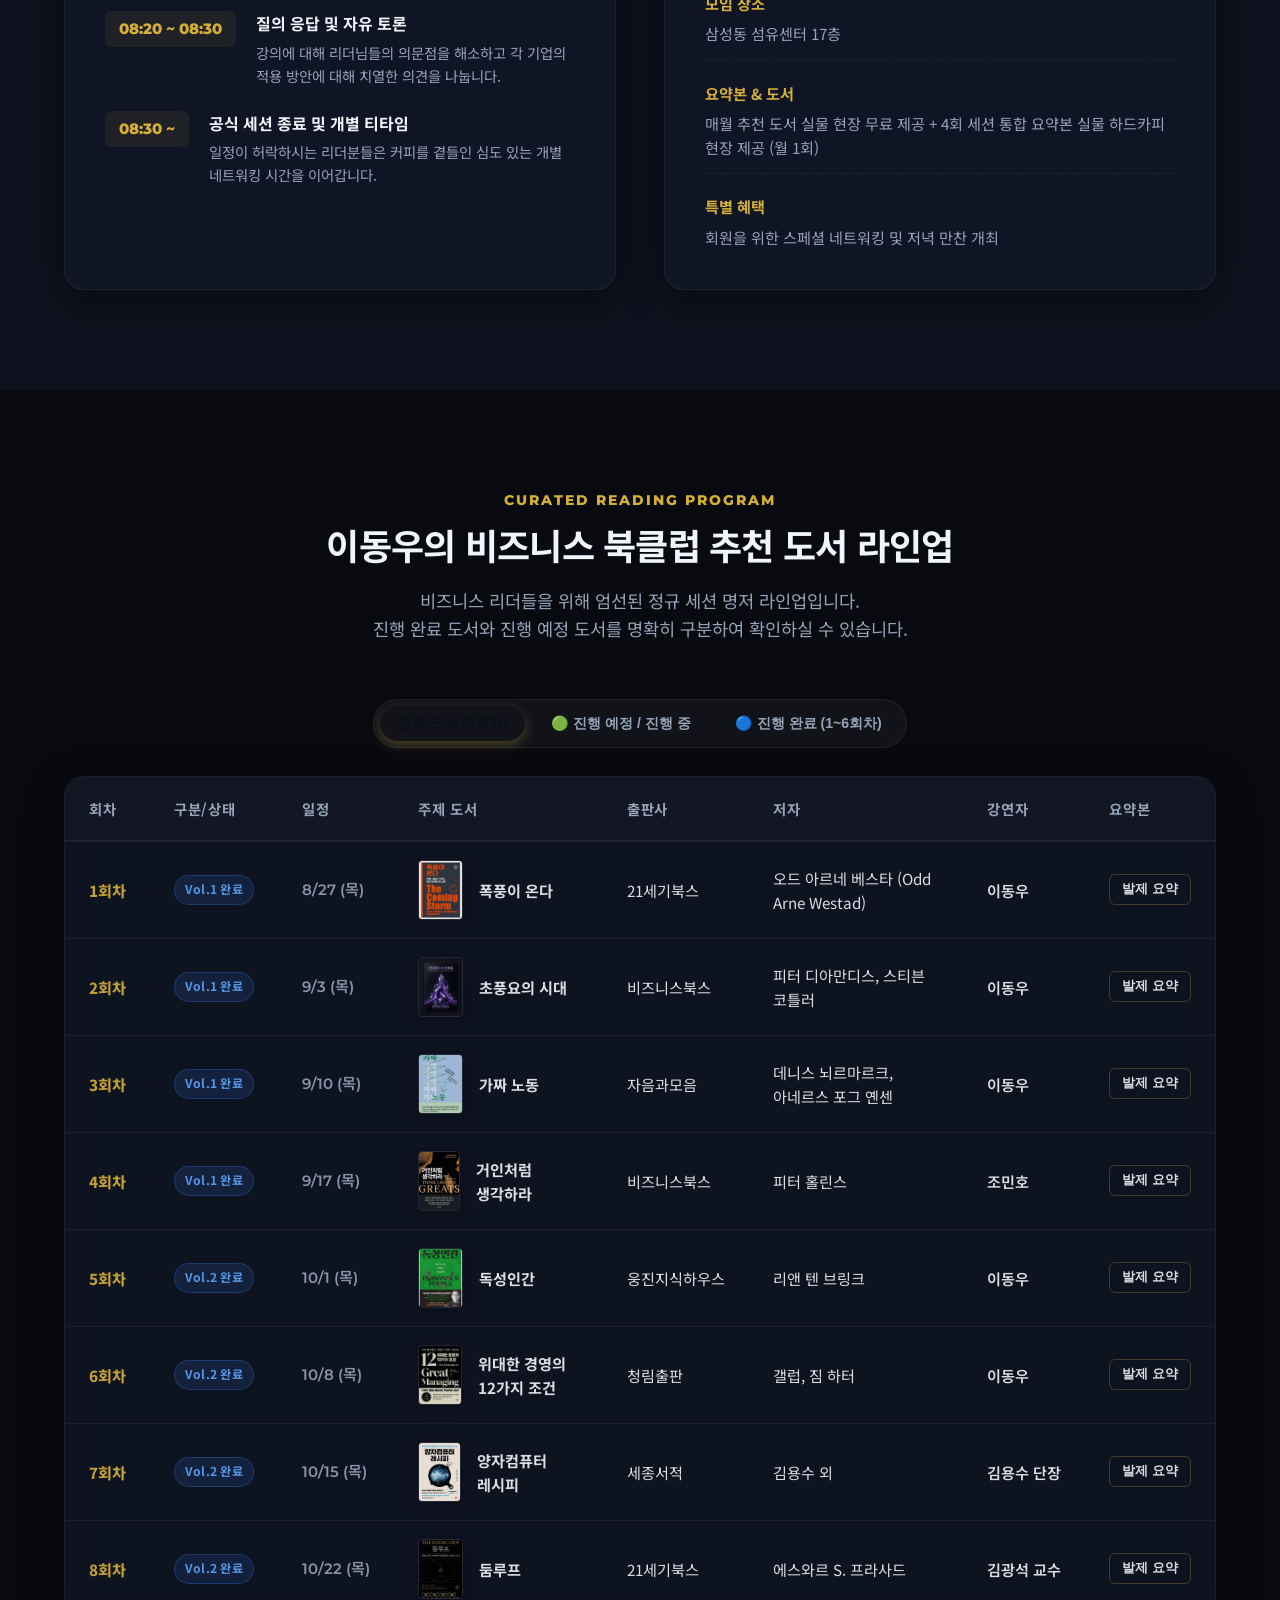
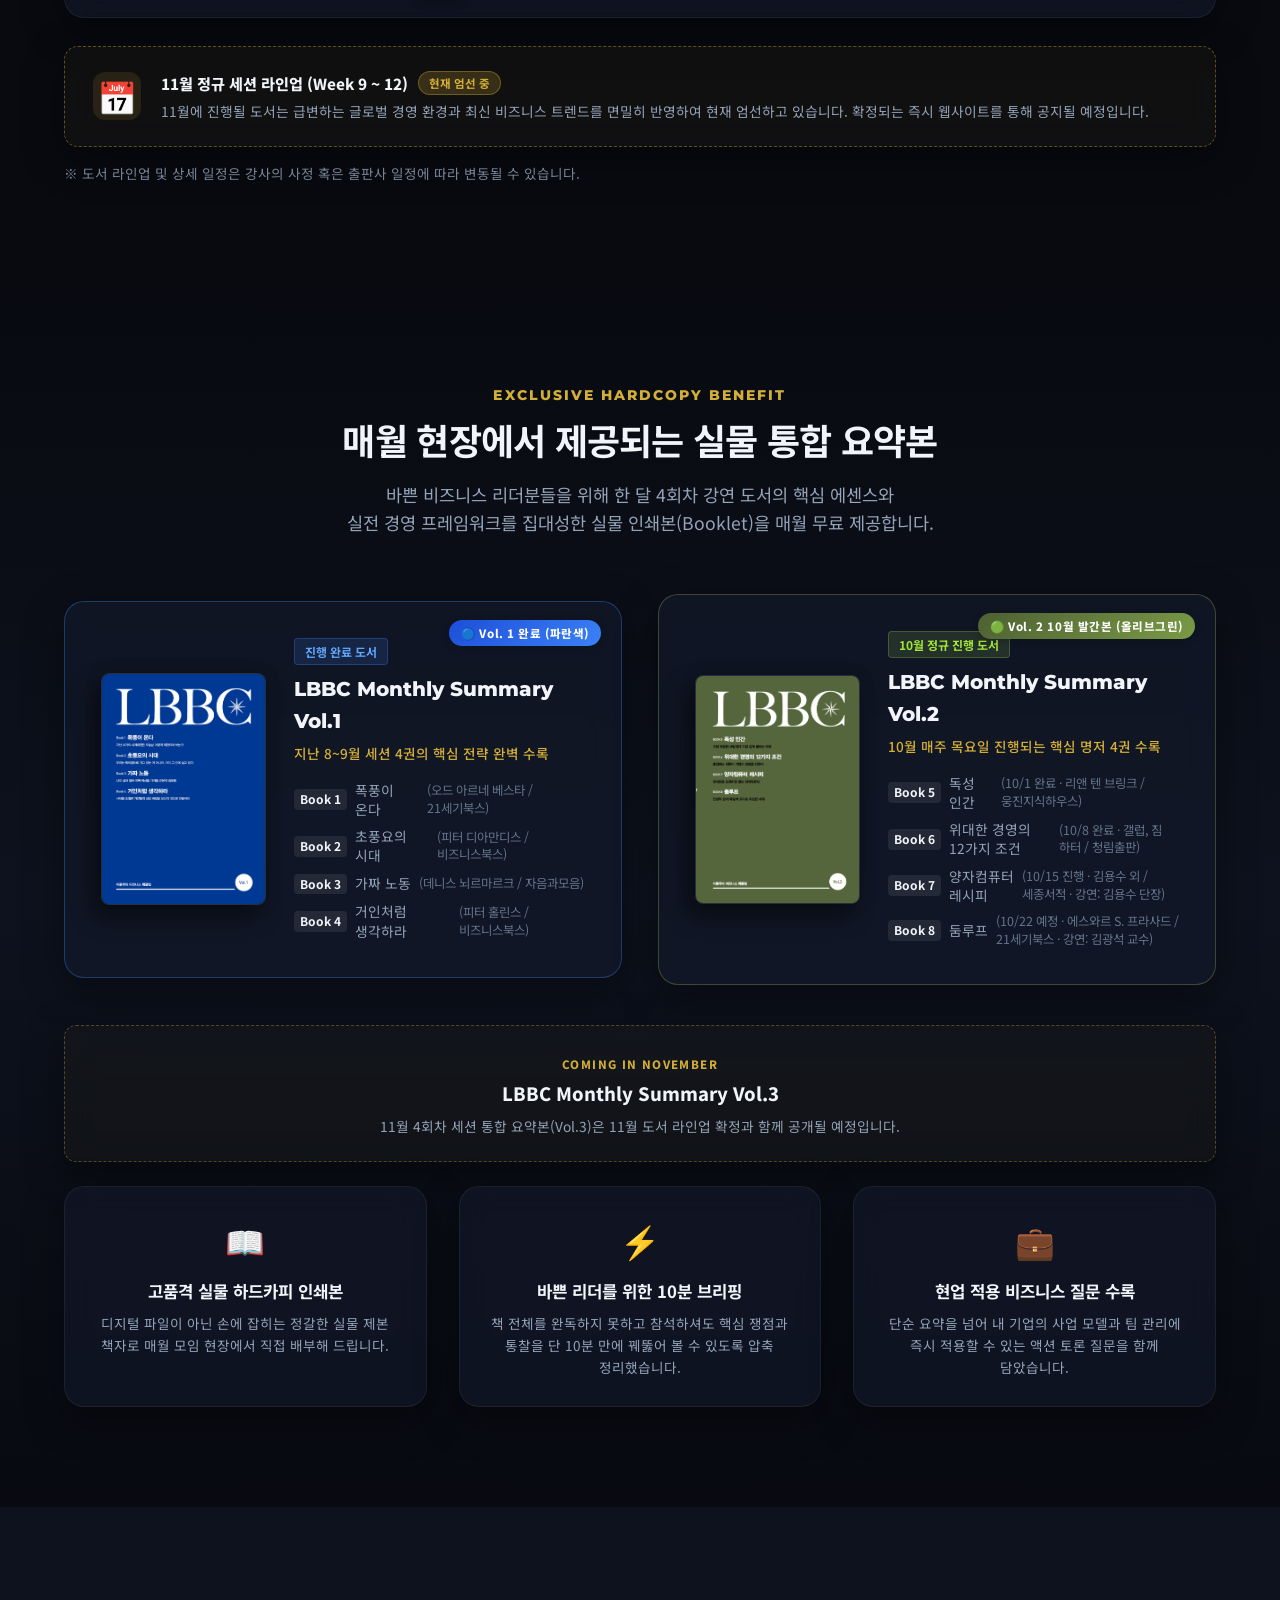
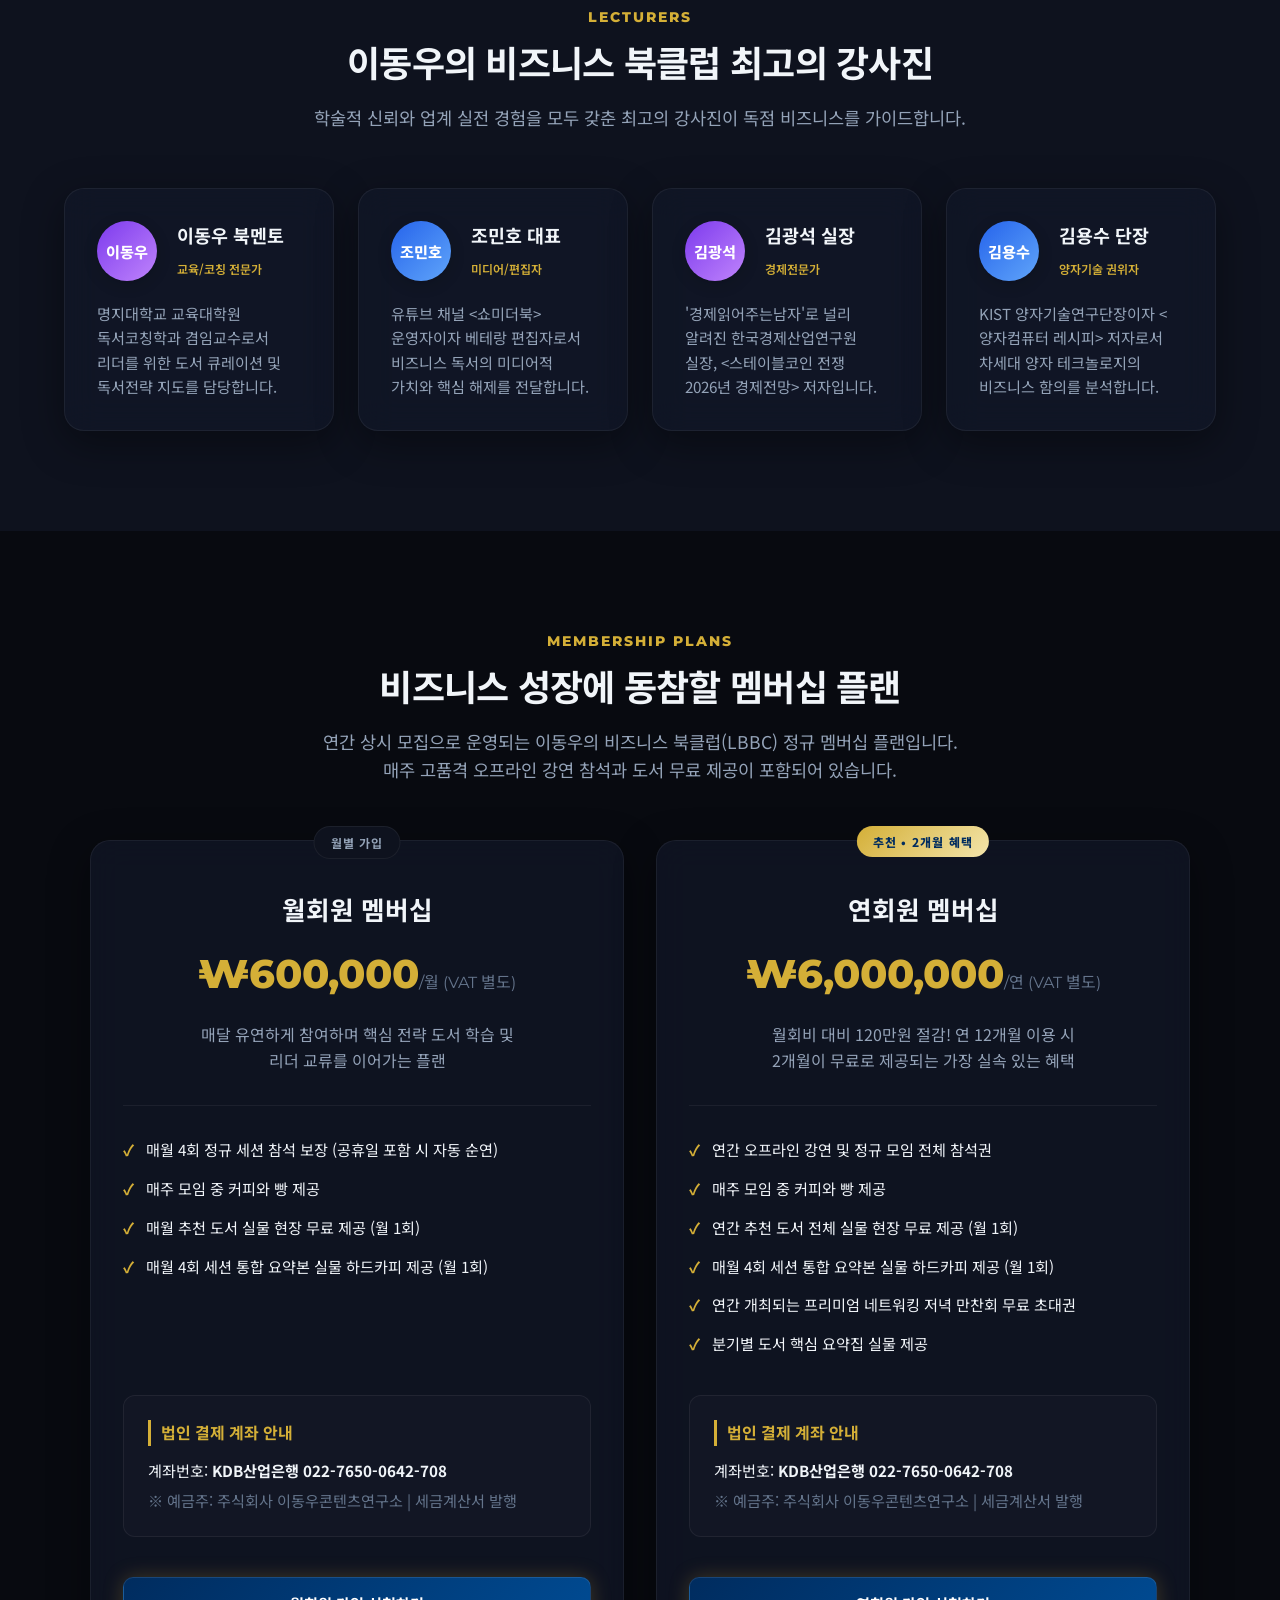
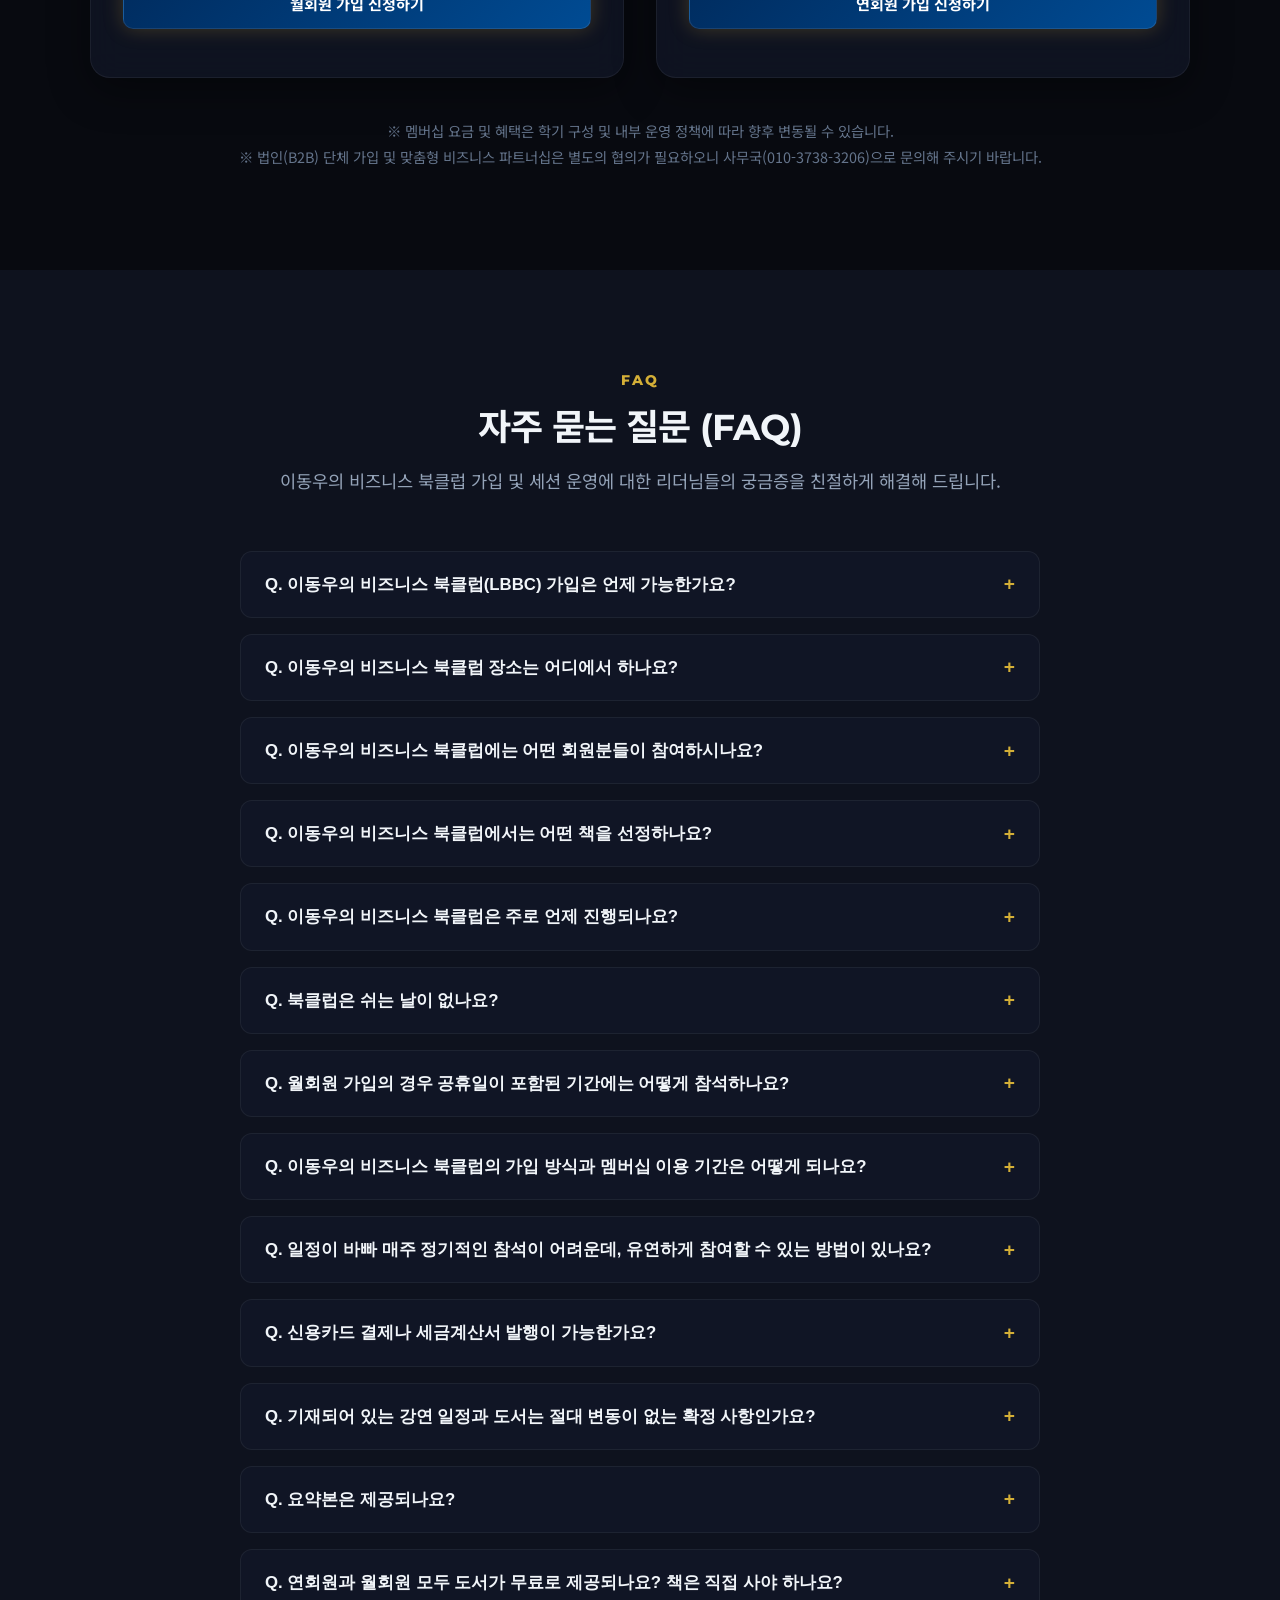
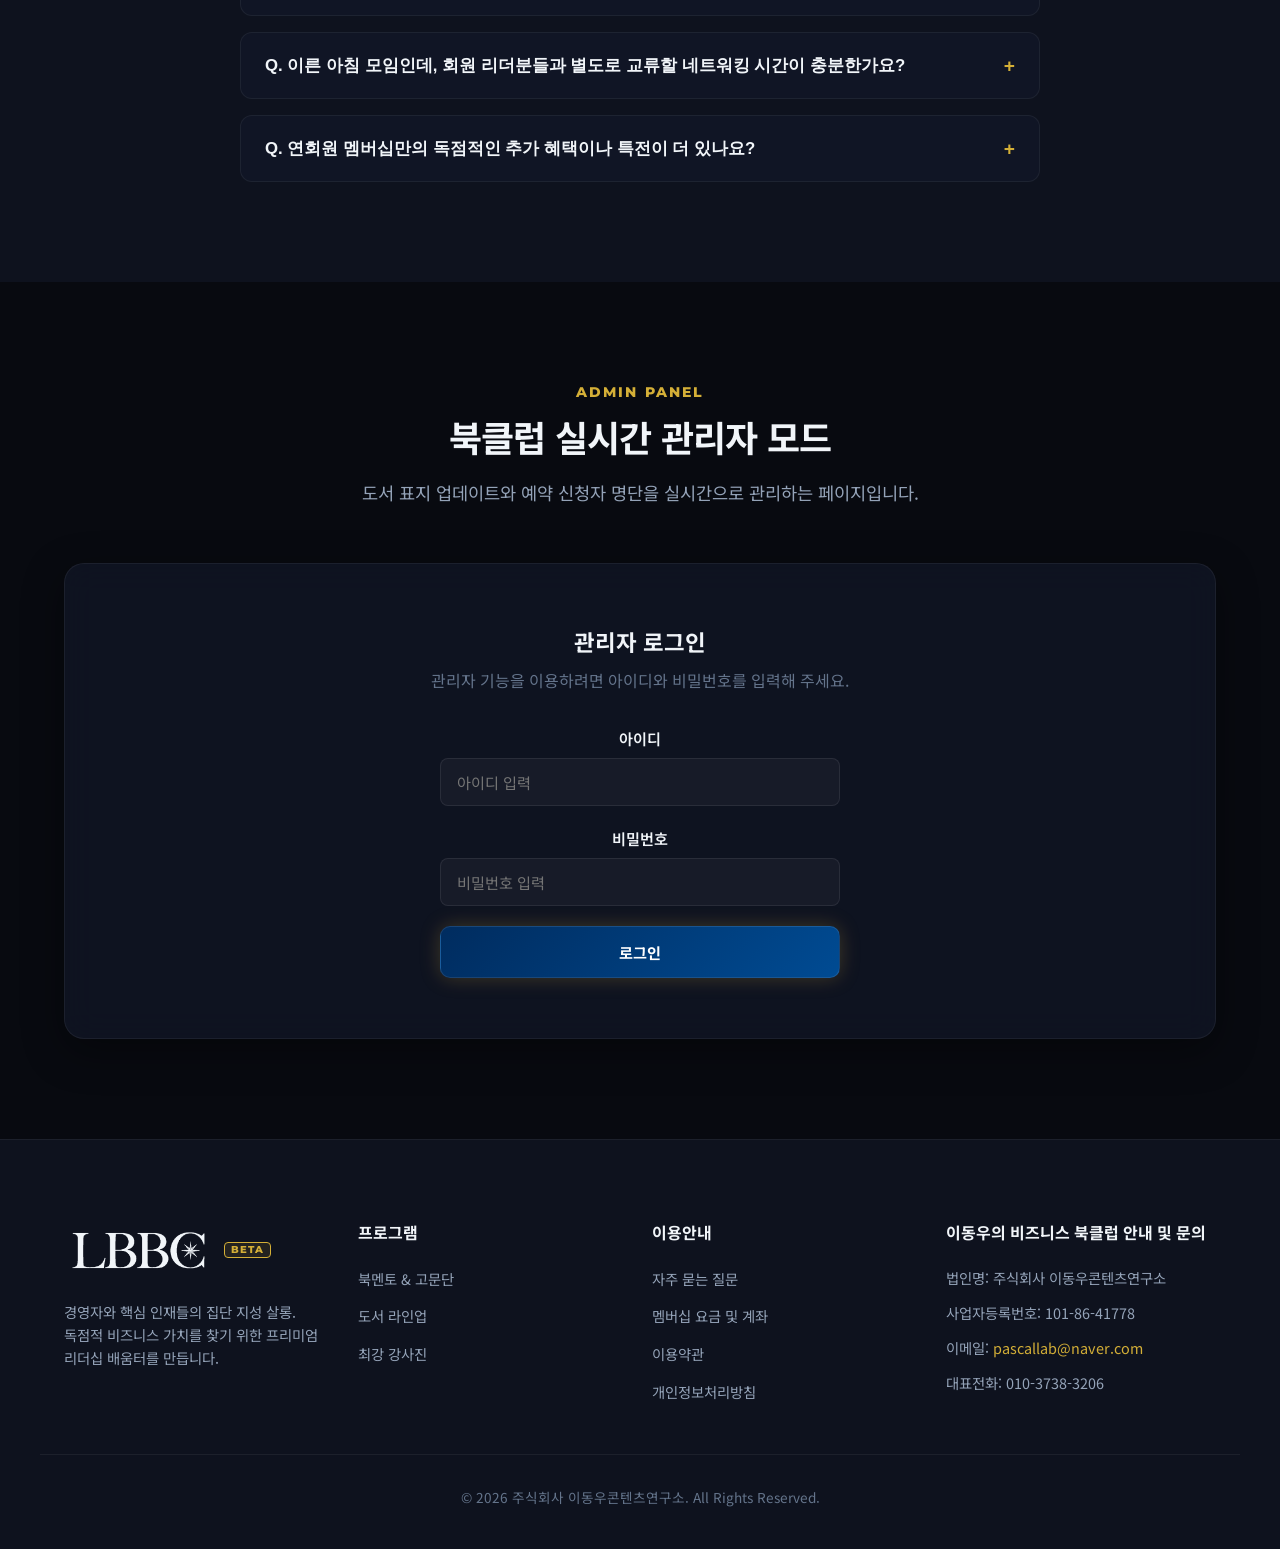
==== commit 4984f399: "Update past schedule statuses: mark past sessions (10/1, 10/8) as completed and dynamically reflect " ====
--- a/index_single.html
+++ b/index_single.html
@@ -1233,6 +1233,28 @@
     border: 1px solid rgba(16, 185, 129, 0.35);
 }
 
+.badge-status-vol2-done {
+    background: rgba(59, 130, 246, 0.15);
+    color: #60a5fa;
+    border: 1px solid rgba(59, 130, 246, 0.3);
+}
+
+.badge-status-today {
+    background: rgba(245, 158, 11, 0.18);
+    color: #fbbf24;
+    border: 1px solid rgba(245, 158, 11, 0.45);
+    box-shadow: 0 0 10px rgba(245, 158, 11, 0.25);
+    font-weight: 800;
+}
+
+.schedule-row.row-today {
+    background-color: rgba(245, 158, 11, 0.05);
+}
+
+.schedule-row.row-today:hover {
+    background-color: rgba(245, 158, 11, 0.09);
+}
+
 .table-date {
     font-family: var(--font-heading);
     color: var(--text-secondary);
@@ -2932,6 +2954,12 @@
     background: rgba(16, 185, 129, 0.15);
     color: #34d399;
     border: 1px solid rgba(16, 185, 129, 0.35);
+}
+
+.badge-today-modal {
+    background: rgba(245, 158, 11, 0.15);
+    color: #fbbf24;
+    border: 1px solid rgba(245, 158, 11, 0.4);
 }
 
 .booklet-features-row {
@@ -3372,15 +3400,15 @@
                 <div class="section-header text-center">
                     <span class="section-subtitle">CURATED READING PROGRAM</span>
                     <h2 class="section-title"><span class="keep-phrase">이동우의</span> <span class="keep-phrase">비즈니스 북클럽</span> <span class="keep-phrase">추천 도서 라인업</span></h2>
-                    <p class="section-desc"><span class="keep-phrase">비즈니스 리더들을 위해 엄선된</span> <span class="keep-phrase">정규 세션 명저 라인업입니다.</span> <span class="keep-phrase">진행 완료 도서(Vol.1)와 10월 1일부터 매주 목요일 진행되는 도서(Vol.2)를 구분하여 확인하실 수 있습니다.</span></p>
+                    <p class="section-desc"><span class="keep-phrase">비즈니스 리더들을 위해 엄선된</span> <span class="keep-phrase">정규 세션 명저 라인업입니다.</span> <span class="keep-phrase">진행 완료 도서와 진행 예정 도서를 명확히 구분하여 확인하실 수 있습니다.</span></p>
                 </div>
                 
                 <!-- Filter Tabs for Book Status -->
                 <div class="schedule-filter-wrapper">
                     <div class="schedule-filter-tabs">
                         <button class="filter-tab active" data-filter="all">전체 도서 (8회차)</button>
-                        <button class="filter-tab tab-upcoming" data-filter="upcoming">🟢 10월 진행 예정 (Vol.2 · 10/1~)</button>
-                        <button class="filter-tab tab-completed" data-filter="completed">🔵 진행 완료 (Vol.1)</button>
+                        <button class="filter-tab tab-upcoming" data-filter="upcoming">🟢 진행 예정 / 진행 중</button>
+                        <button class="filter-tab tab-completed" data-filter="completed">🔵 진행 완료 (1~6회차)</button>
                     </div>
                 </div>
 
@@ -3453,19 +3481,19 @@
 
                     <!-- Vol.2 Card -->
                     <div class="booklet-card glass-panel booklet-card-vol2">
-                        <div class="booklet-badge badge-vol2">🟢 Vol. 2 10월 예정 (올리브그린)</div>
+                        <div class="booklet-badge badge-vol2">🟢 Vol. 2 10월 발간본 (올리브그린)</div>
                         <div class="booklet-image-wrap">
                             <img src="assets/summary_booklet_vol2.png" alt="LBBC 요약본 Vol.2 표지 (올리브그린)" class="booklet-img">
                         </div>
                         <div class="booklet-info">
-                            <div class="booklet-status-label vol2-label">10월 1일(목) 개시 예정 도서</div>
+                            <div class="booklet-status-label vol2-label">10월 정규 진행 도서</div>
                             <h3>LBBC Monthly Summary Vol.2</h3>
-                            <p class="booklet-sub">10월 1일부터 매주 목요일 진행되는 핵심 명저 4권 수록</p>
+                            <p class="booklet-sub">10월 매주 목요일 진행되는 핵심 명저 4권 수록</p>
                             <ul class="booklet-book-list">
-                                <li><strong>Book 5</strong> 독성 인간 <span>(리앤 텐 브링크 / 웅진지식하우스)</span></li>
-                                <li><strong>Book 6</strong> 위대한 경영의 12가지 조건 <span>(갤럽, 짐 하터 / 청림출판)</span></li>
-                                <li><strong>Book 7</strong> 양자컴퓨터 레시피 <span>(김용수 외 / 세종서적 · 강연: 김용수 단장)</span></li>
-                                <li><strong>Book 8</strong> 둠루프 <span>(에스와르 S. 프라사드 / 21세기북스 · 강연: 김광석 교수)</span></li>
+                                <li><strong>Book 5</strong> 독성 인간 <span>(10/1 완료 · 리앤 텐 브링크 / 웅진지식하우스)</span></li>
+                                <li><strong>Book 6</strong> 위대한 경영의 12가지 조건 <span>(10/8 완료 · 갤럽, 짐 하터 / 청림출판)</span></li>
+                                <li><strong>Book 7</strong> 양자컴퓨터 레시피 <span>(10/15 진행 · 김용수 외 / 세종서적 · 강연: 김용수 단장)</span></li>
+                                <li><strong>Book 8</strong> 둠루프 <span>(10/22 예정 · 에스와르 S. 프라사드 / 21세기북스 · 강연: 김광석 교수)</span></li>
                             </ul>
                         </div>
                     </div>
@@ -4126,7 +4154,7 @@
                 </div>
             </div>
             <div class="modal-footer">
-                <button class="cta-btn primary-btn" id="summary-apply-btn">이 세션 멤버십 신청하기</button>
+                <button class="cta-btn secondary-btn" id="summary-close-btn">닫기</button>
             </div>
         </div>
     </div>
@@ -4359,9 +4387,9 @@
         { week: 2, date: "9/3", id: "super_abundance", book: "초풍요의 시대", publisher: "비즈니스북스", author: "피터 디아만디스, 스티븐 코틀러", lecturer: "이동우", cover: "assets/super_abundance.jpg", status: "completed", volume: 1 },
         { week: 3, date: "9/10", id: "pseudo_labor", book: "가짜 노동", publisher: "자음과모음", author: "데니스 뇌르마르크, 아네르스 포그 옌센", lecturer: "이동우", cover: "assets/pseudo_labor.jpg", status: "completed", volume: 1 },
         { week: 4, date: "9/17", id: "think_like_giant", book: "거인처럼 생각하라", publisher: "비즈니스북스", author: "피터 홀린스", lecturer: "조민호", cover: "assets/think_like_giant.jpg", status: "completed", volume: 1 },
-        { week: 5, date: "10/1", id: "toxic_people", book: "독성인간", publisher: "웅진지식하우스", author: "리앤 텐 브링크", lecturer: "이동우", cover: "assets/toxic_people.jpg", status: "upcoming", volume: 2 },
-        { week: 6, date: "10/8", id: "great_managing", book: "위대한 경영의 12가지 조건", publisher: "청림출판", author: "갤럽, 짐 하터", lecturer: "이동우", cover: "assets/great_managing.jpg", status: "upcoming", volume: 2 },
-        { week: 7, date: "10/15", id: "quantum_recipe", book: "양자컴퓨터 레시피", publisher: "세종서적", author: "김용수 외", lecturer: "김용수 단장", cover: "assets/quantum_recipe.jpg", status: "upcoming", volume: 2 },
+        { week: 5, date: "10/1", id: "toxic_people", book: "독성인간", publisher: "웅진지식하우스", author: "리앤 텐 브링크", lecturer: "이동우", cover: "assets/toxic_people.jpg", status: "completed", volume: 2 },
+        { week: 6, date: "10/8", id: "great_managing", book: "위대한 경영의 12가지 조건", publisher: "청림출판", author: "갤럽, 짐 하터", lecturer: "이동우", cover: "assets/great_managing.jpg", status: "completed", volume: 2 },
+        { week: 7, date: "10/15", id: "quantum_recipe", book: "양자컴퓨터 레시피", publisher: "세종서적", author: "김용수 외", lecturer: "김용수 단장", cover: "assets/quantum_recipe.jpg", status: "today", volume: 2 },
         { week: 8, date: "10/22", id: "doom_loop", book: "둠루프", publisher: "21세기북스", author: "에스와르 S. 프라사드", lecturer: "김광석 교수", cover: "assets/doom_loop.jpg", status: "upcoming", volume: 2 }
     ];
 
@@ -4392,8 +4420,33 @@
         }
     ];
 
+    // Dynamic Status Evaluator based on Date & Time
+    const getItemStatus = (item) => {
+        try {
+            const [month, day] = item.date.split('/').map(Number);
+            const now = new Date();
+            const year = 2026;
+            const sessionDate = new Date(year, month - 1, day);
+            const today = new Date(now.getFullYear(), now.getMonth(), now.getDate());
+
+            if (sessionDate < today) {
+                return 'completed';
+            } else if (sessionDate.getTime() === today.getTime()) {
+                // Thursdays morning session is 7:00 ~ 8:30 AM
+                if (now.getHours() > 8 || (now.getHours() === 8 && now.getMinutes() >= 30)) {
+                    return 'completed';
+                }
+                return 'today';
+            } else {
+                return 'upcoming';
+            }
+        } catch (e) {
+            return item.status || 'upcoming';
+        }
+    };
+
     // Initialize mock database
-    const DB_VERSION = 'v4.0';
+    const DB_VERSION = 'v5.0';
     if (localStorage.getItem('bbc_db_version') !== DB_VERSION) {
         localStorage.setItem('bbc_schedule', JSON.stringify(defaultSchedule));
         localStorage.setItem('bbc_columns', JSON.stringify(defaultColumns));
@@ -4469,15 +4522,25 @@
         if (tableBody) {
             tableBody.innerHTML = '';
             schedule.forEach(item => {
-                const isCompleted = item.status === 'completed' || item.volume === 1 || item.week <= 4;
+                const itemStatus = getItemStatus(item);
+                const isCompleted = itemStatus === 'completed';
+                const isToday = itemStatus === 'today';
+
                 const tr = document.createElement('tr');
                 tr.setAttribute('data-id', item.id);
                 tr.setAttribute('data-status', isCompleted ? 'completed' : 'upcoming');
-                tr.className = `schedule-row ${isCompleted ? 'row-completed' : 'row-upcoming'}`;
+                tr.className = `schedule-row ${isCompleted ? 'row-completed' : (isToday ? 'row-today' : 'row-upcoming')}`;
                 
-                const statusBadge = isCompleted 
-                    ? `<span class="table-badge badge-status-vol1">Vol.1 완료</span>`
-                    : `<span class="table-badge badge-status-vol2">Vol.2 예정 (10월)</span>`;
+                let statusBadge = '';
+                if (isCompleted) {
+                    statusBadge = item.volume === 1 
+                        ? `<span class="table-badge badge-status-vol1">Vol.1 완료</span>`
+                        : `<span class="table-badge badge-status-vol2-done">Vol.2 완료</span>`;
+                } else if (isToday) {
+                    statusBadge = `<span class="table-badge badge-status-today">Vol.2 오늘 진행</span>`;
+                } else {
+                    statusBadge = `<span class="table-badge badge-status-vol2">Vol.2 예정 (10/22)</span>`;
+                }
 
                 tr.innerHTML = `
                     <td class="table-week-num">${item.week}회차</td>
@@ -4746,6 +4809,7 @@
     const modalCloseBtn = document.getElementById('modal-close');
     const successCloseBtn = document.getElementById('success-close-btn');
     const summaryCloseBtn = document.getElementById('summary-close');
+    const summaryFooterCloseBtn = document.getElementById('summary-close-btn');
     const termsCloseBtn = document.getElementById('terms-close');
     const termsConfirmBtn = document.getElementById('terms-confirm-btn');
     const openTermsBtn = document.getElementById('open-terms-btn');
@@ -4766,6 +4830,7 @@
     if (modalCloseBtn) modalCloseBtn.addEventListener('click', () => closeModal(applyModal));
     if (successCloseBtn) successCloseBtn.addEventListener('click', () => closeModal(successModal));
     if (summaryCloseBtn) summaryCloseBtn.addEventListener('click', () => closeModal(summaryModal));
+    if (summaryFooterCloseBtn) summaryFooterCloseBtn.addEventListener('click', () => closeModal(summaryModal));
     if (termsCloseBtn) termsCloseBtn.addEventListener('click', () => closeModal(termsModal));
     if (termsConfirmBtn) termsConfirmBtn.addEventListener('click', () => closeModal(termsModal));
     if (privacyCloseBtn) privacyCloseBtn.addEventListener('click', () => closeModal(privacyModal));
@@ -4833,10 +4898,15 @@
         const localSummaries = JSON.parse(localStorage.getItem('bbc_summaries') || '{}');
         const data = localSummaries[bookId] || summariesDb[bookId];
 
-        const isCompleted = currentItem.status === 'completed' || currentItem.volume === 1 || currentItem.week <= 4;
-        const volumeBadgeHtml = isCompleted 
-            ? `<span class="modal-status-badge badge-vol1-modal">🔵 [Vol.1] 진행 완료 도서</span>`
-            : `<span class="modal-status-badge badge-vol2-modal">🟢 [Vol.2] 10월 1일(목) 개시 예정 도서</span>`;
+        const itemStatus = getItemStatus(currentItem);
+        let volumeBadgeHtml = '';
+        if (itemStatus === 'completed') {
+            volumeBadgeHtml = `<span class="modal-status-badge badge-vol1-modal">🔵 [Vol.${currentItem.volume}] ${currentItem.date}(목) 진행 완료 도서</span>`;
+        } else if (itemStatus === 'today') {
+            volumeBadgeHtml = `<span class="modal-status-badge badge-today-modal">🟡 [Vol.${currentItem.volume}] ${currentItem.date}(목) 오늘 진행 도서</span>`;
+        } else {
+            volumeBadgeHtml = `<span class="modal-status-badge badge-vol2-modal">🟢 [Vol.${currentItem.volume}] ${currentItem.date}(목) 진행 예정 도서</span>`;
+        }
 
         const title = data ? data.title : currentItem.book;
         const subtitle = data ? data.subtitle : `${currentItem.author} | ${currentItem.publisher} | 강연: ${currentItem.lecturer}`;
@@ -4849,17 +4919,6 @@
         const modalImg = document.getElementById('summary-modal-img');
         if (modalImg) {
             modalImg.src = currentItem.cover;
-        }
-
-        const applyBtn = document.getElementById('summary-apply-btn');
-        if (applyBtn) {
-            applyBtn.onclick = (e) => {
-                e.preventDefault();
-                closeModal(summaryModal);
-                const select = document.getElementById('membership-select');
-                select.value = 'Yearly';
-                openModal(applyModal);
-            };
         }
 
         openModal(summaryModal);
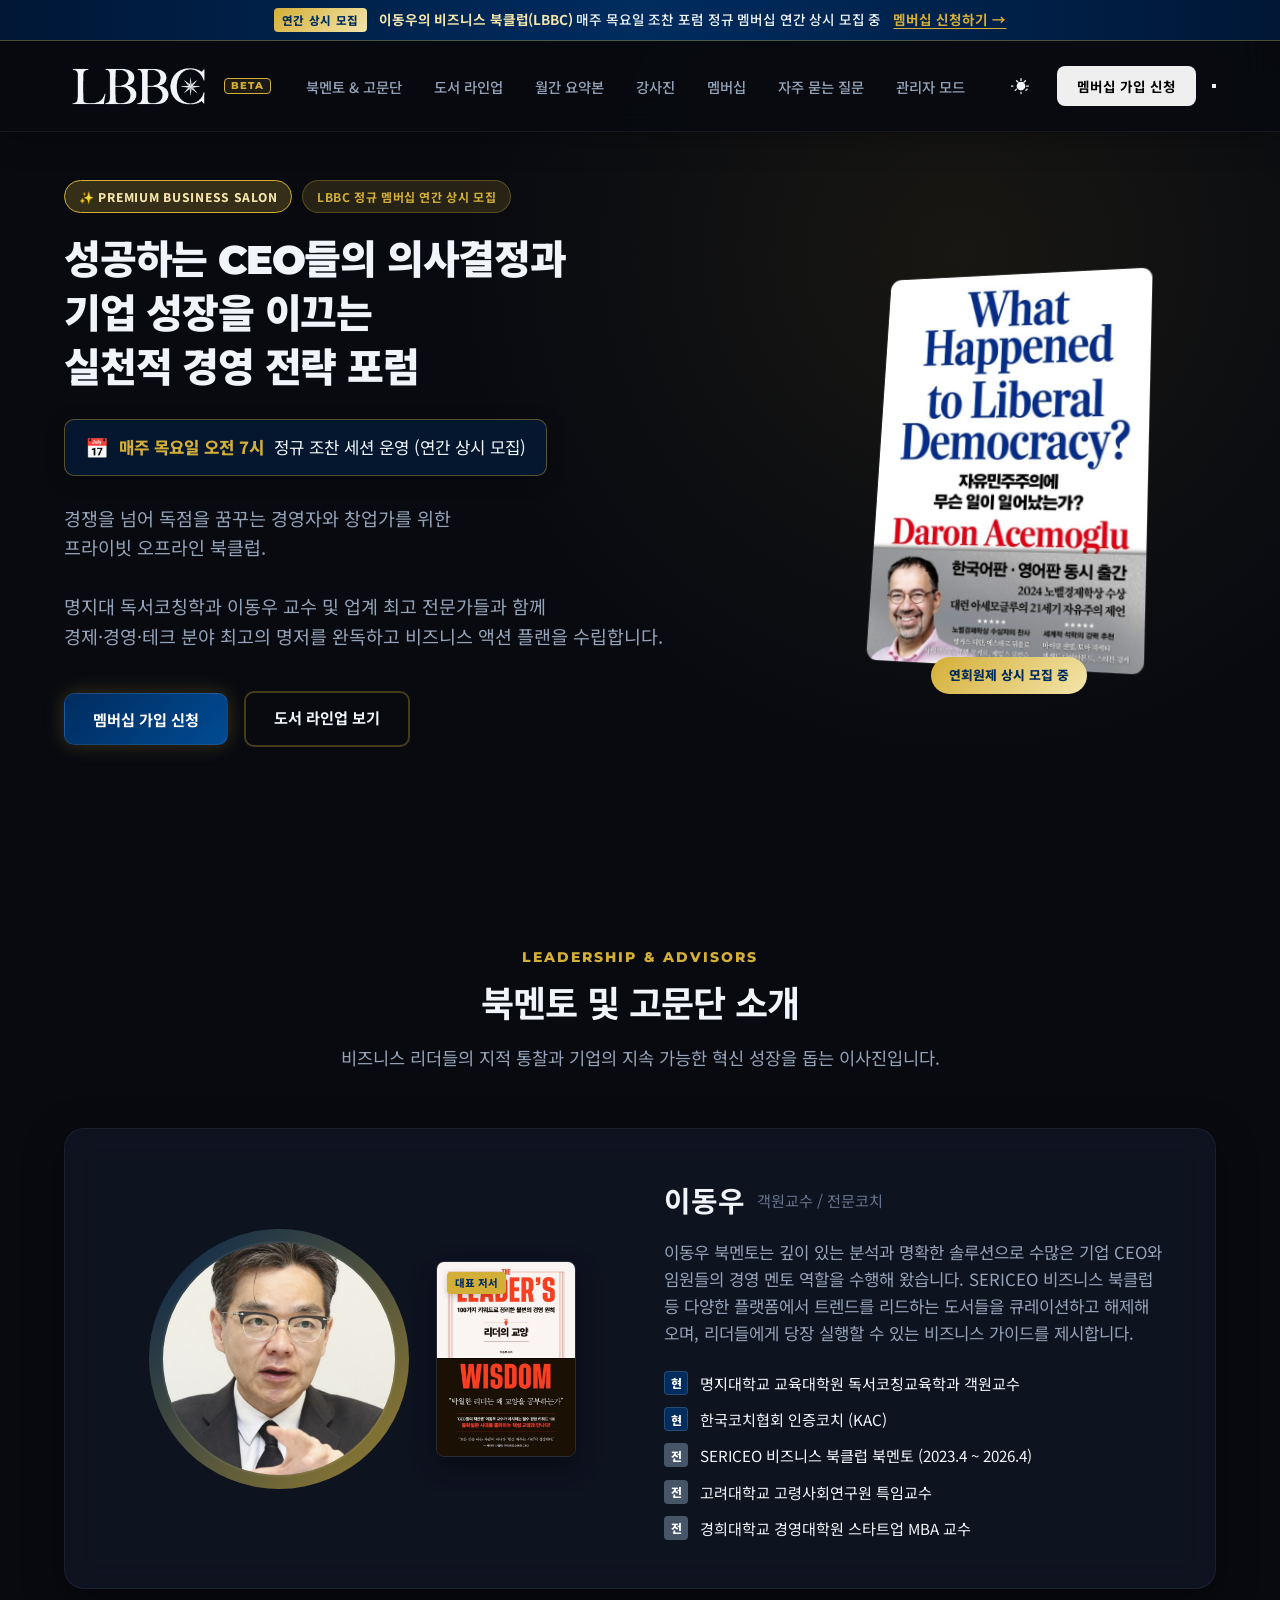
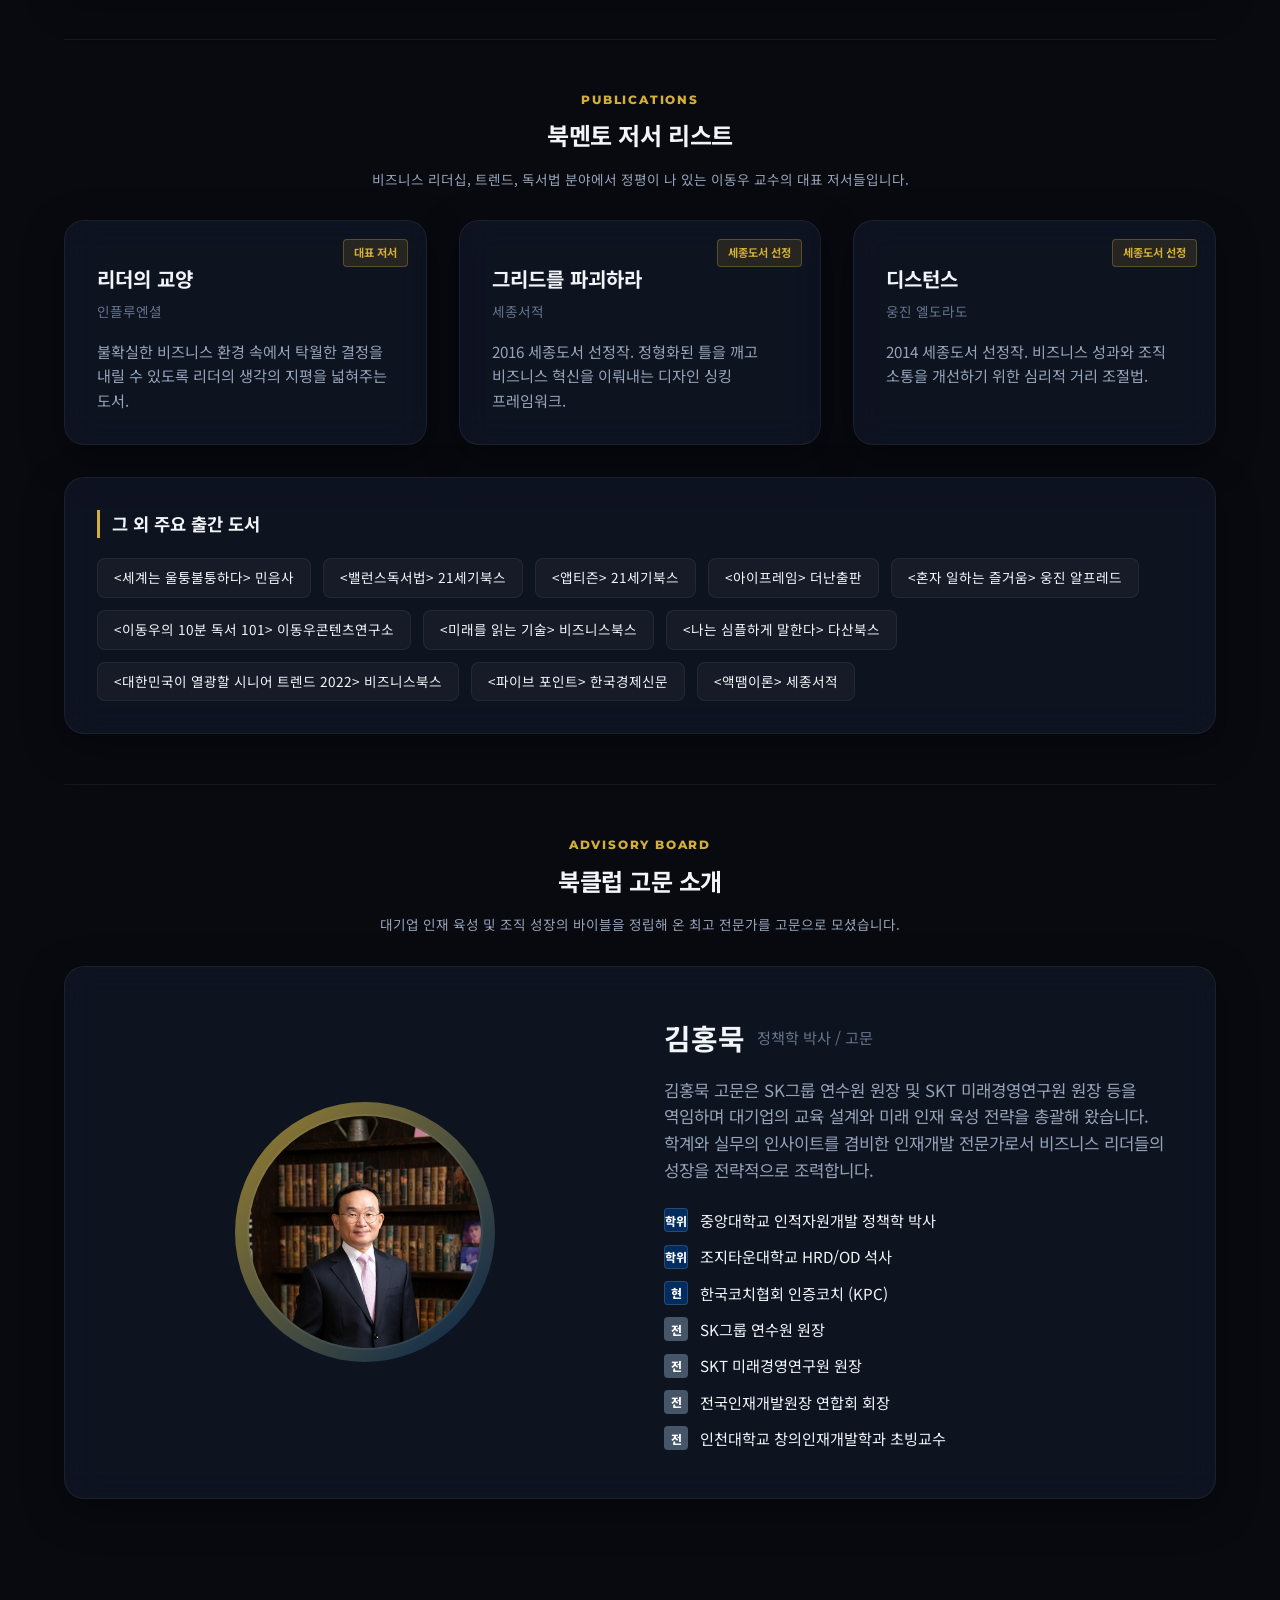
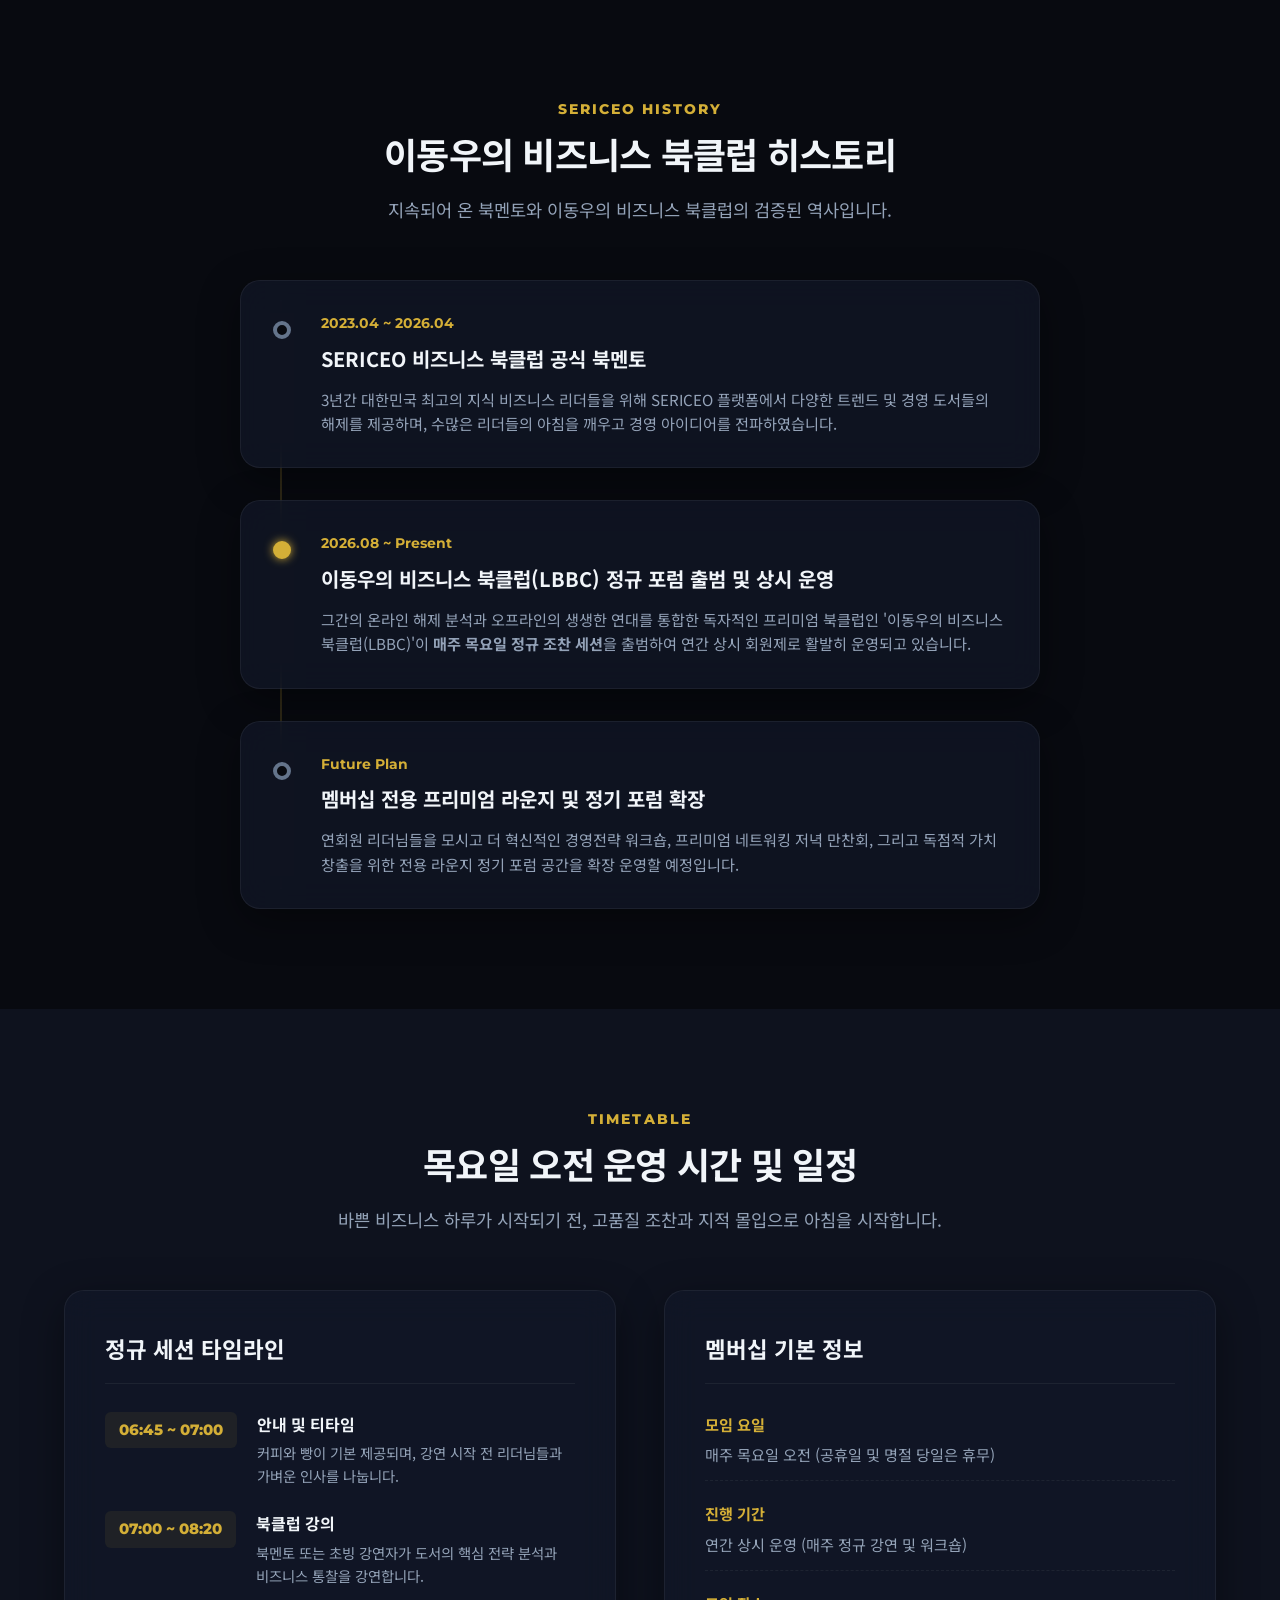
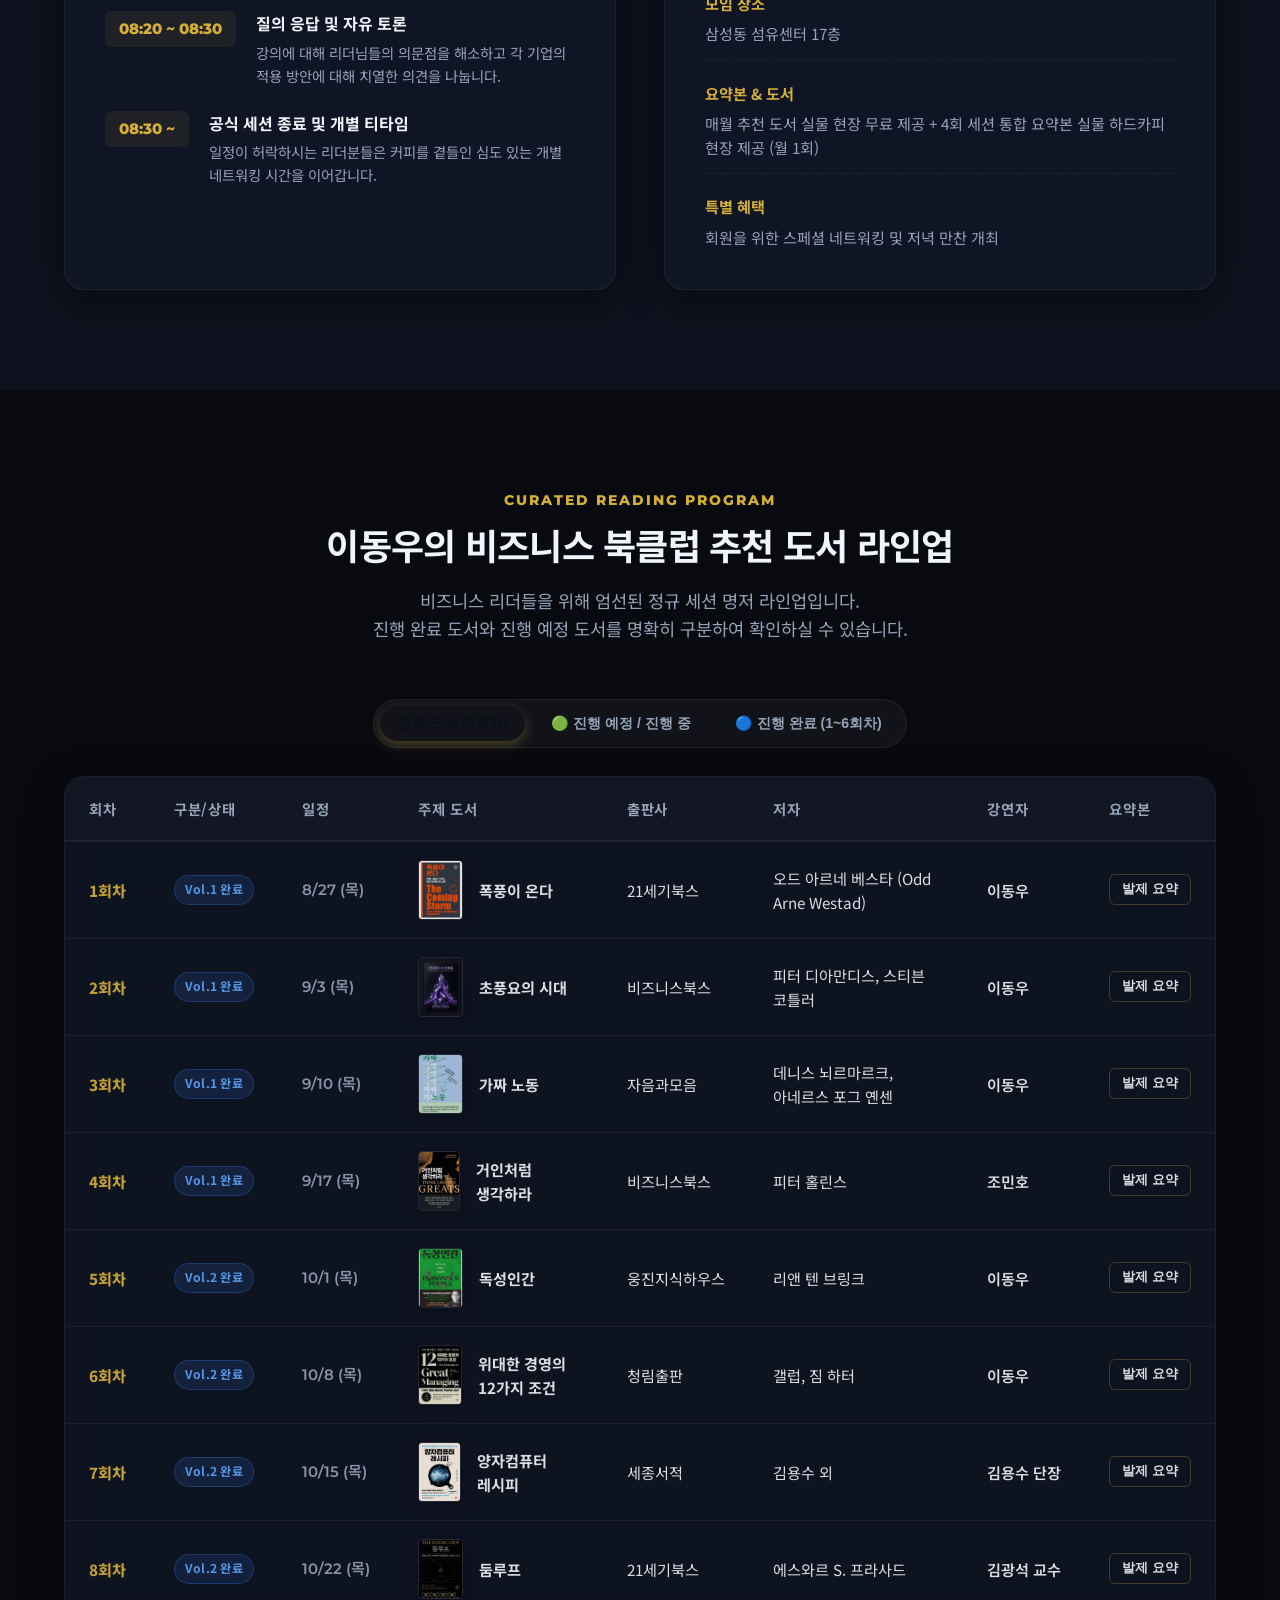
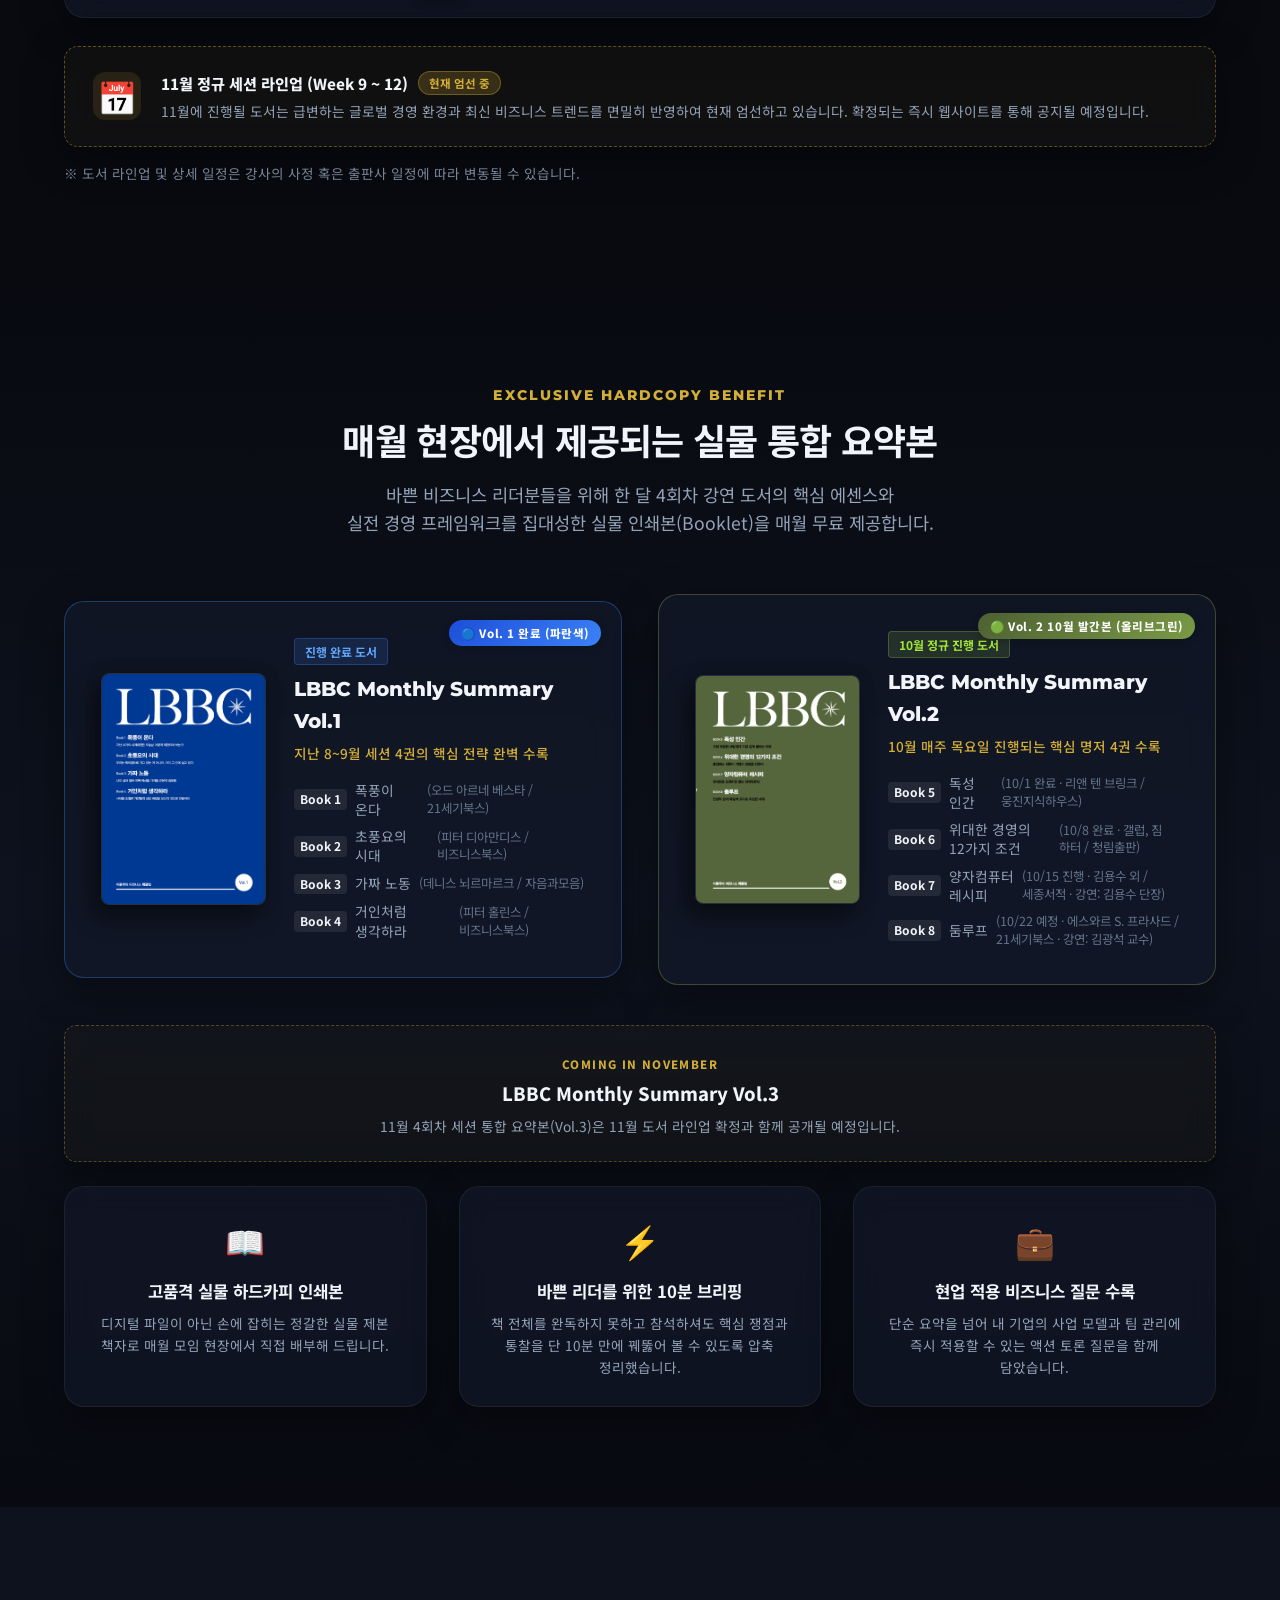
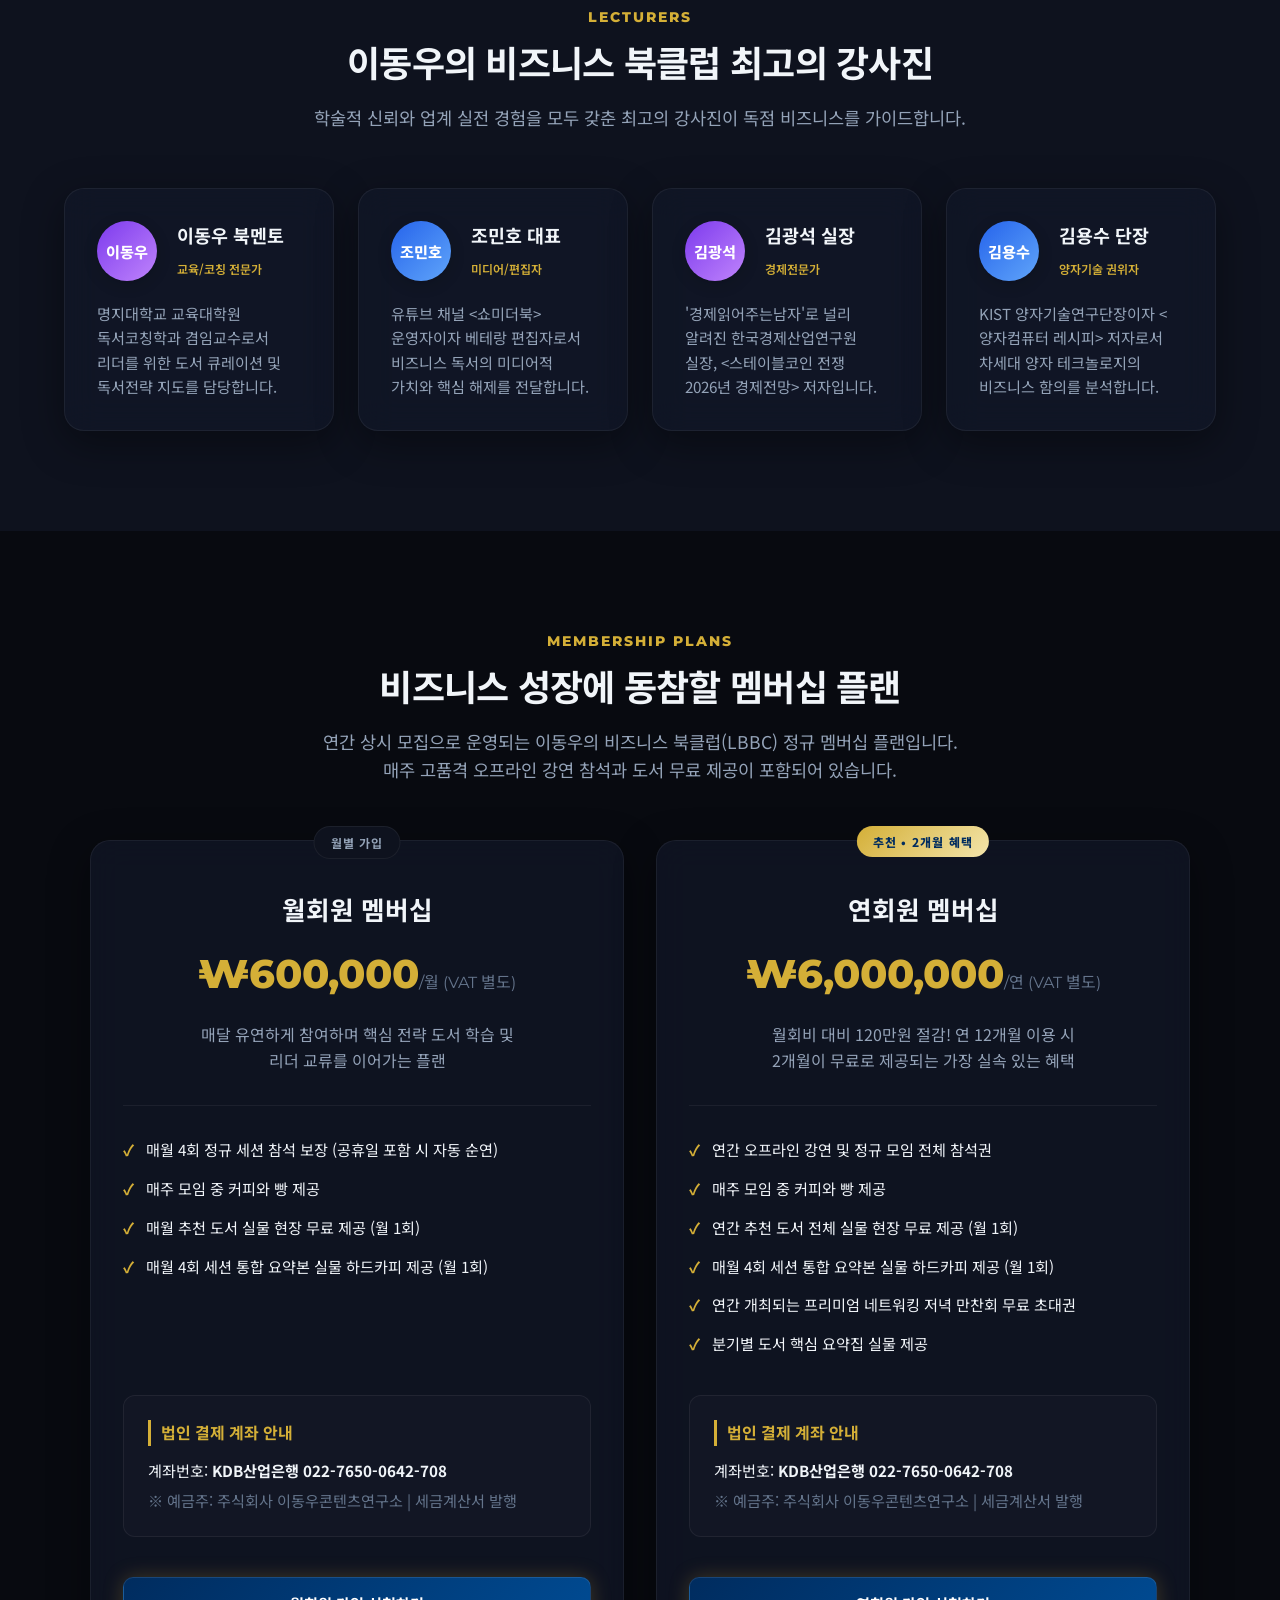
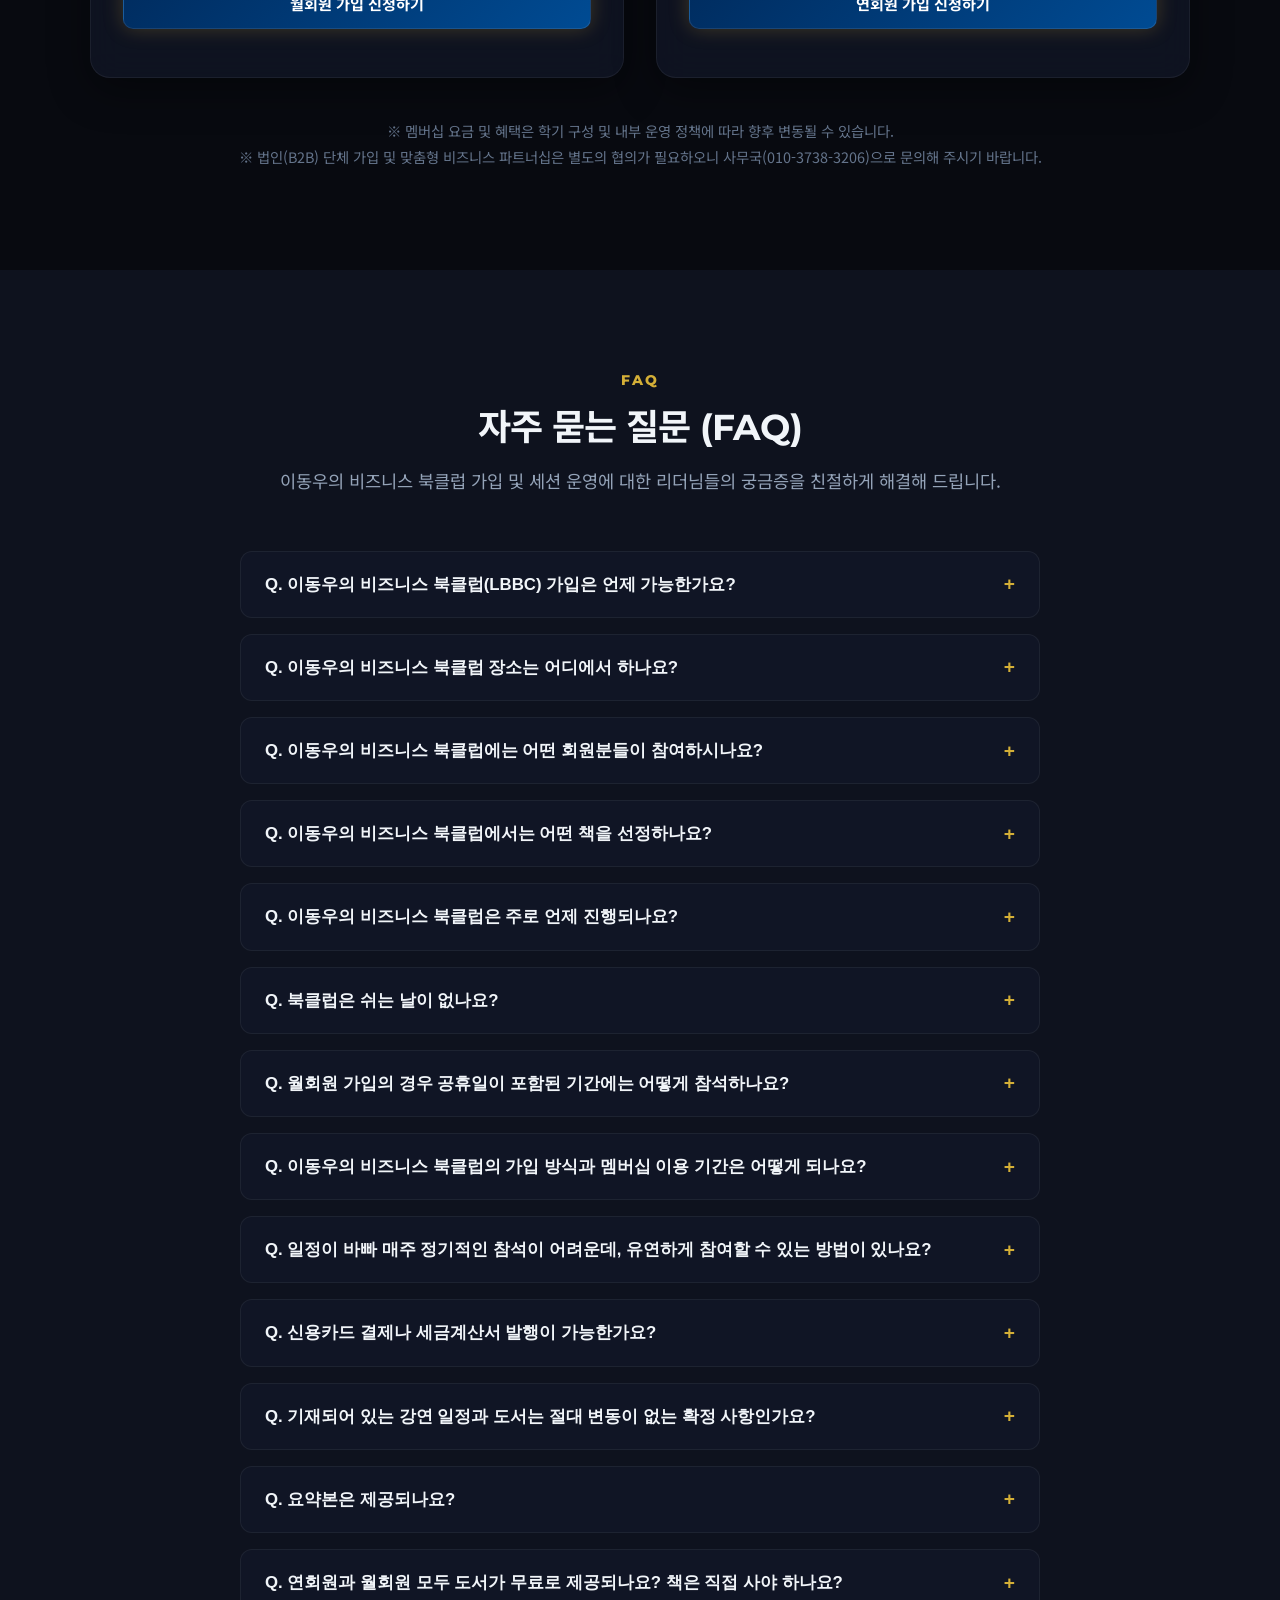
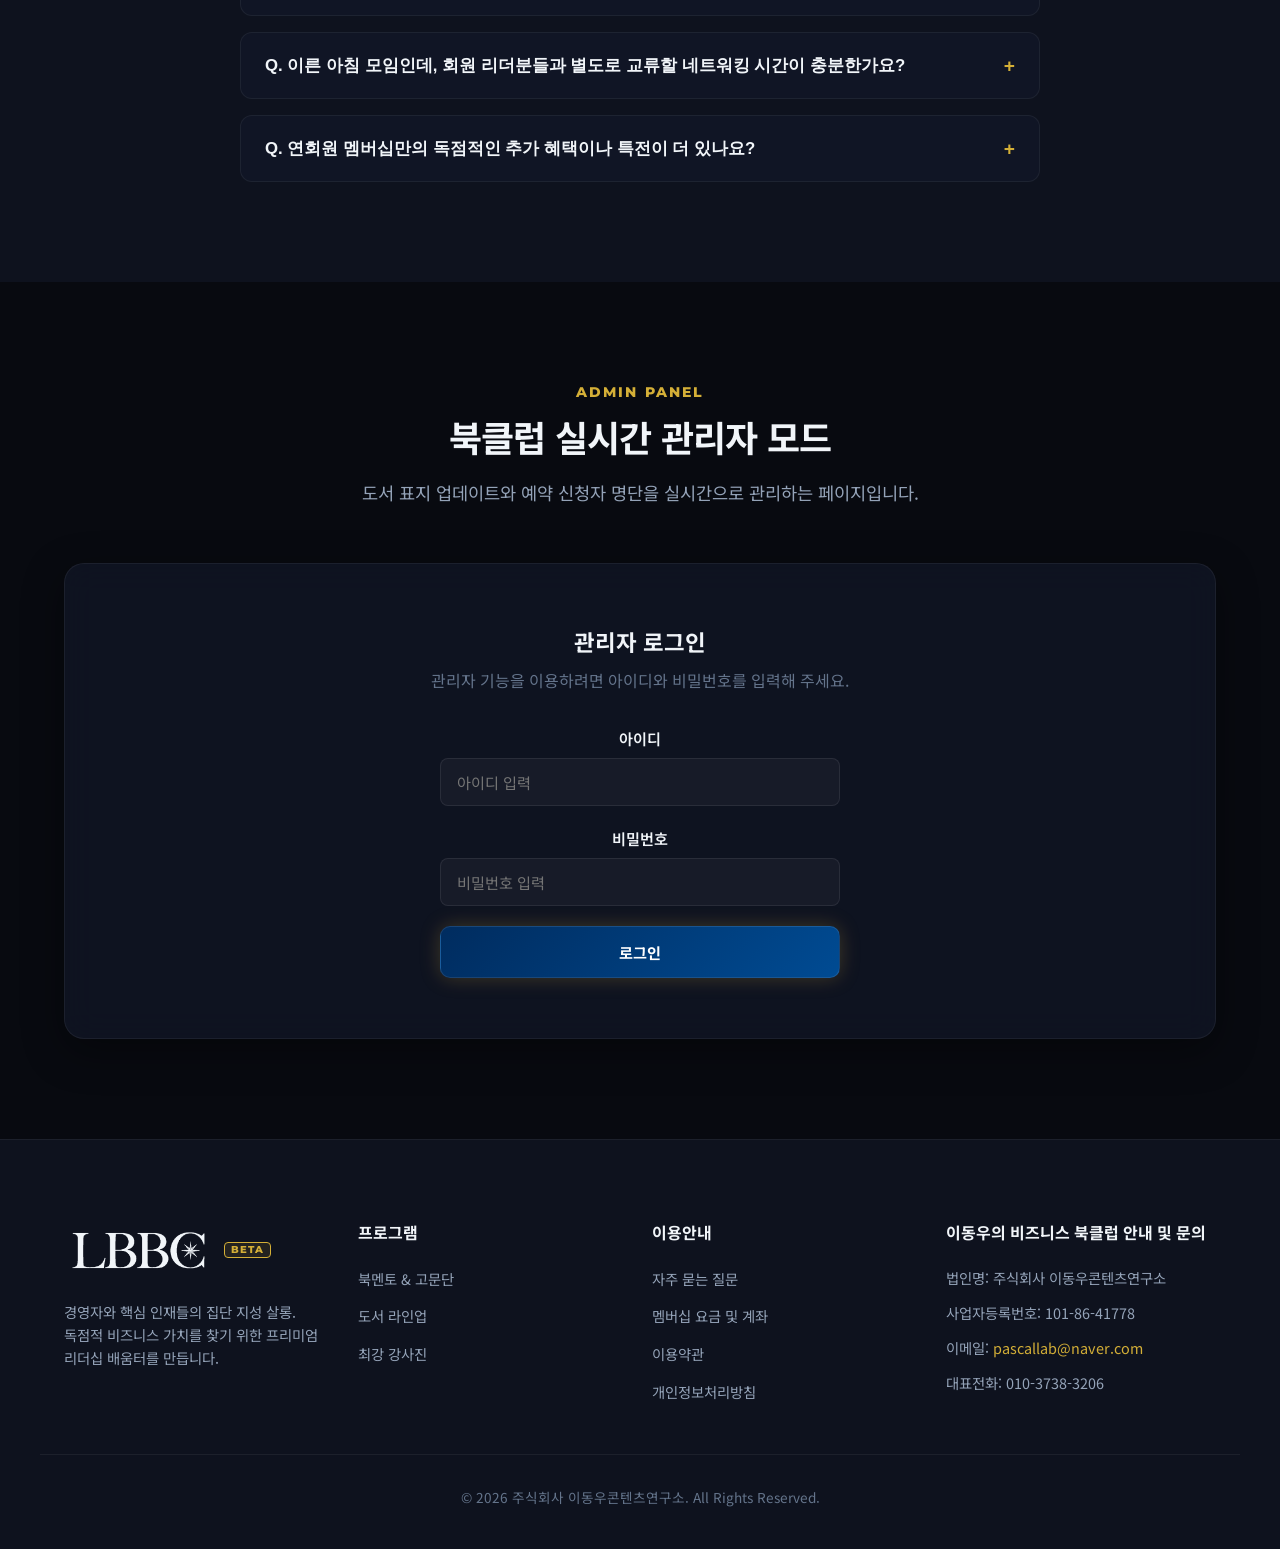
==== commit 79edbca9: "Update hero book cover: Replace 위대한 경영의 12가지 조건 with 자유민주주의에 무슨 일이 일어났는가" ====
--- a/index_single.html
+++ b/index_single.html
@@ -3117,8 +3117,8 @@
                 <div class="hero-image-area fade-in-up">
                     <div class="book-card-3d-wrapper">
                         <div class="book-card-3d">
-                            <!-- Show the main book (위대한 경영의 12가지 조건) -->
-                            <img src="assets/great_managing.jpg" alt="위대한 경영의 12가지 조건 도서 표지" class="book-image-main" id="hero-book-cover">
+                            <!-- Show the main book (자유민주주의에 무슨 일이 일어났는가) -->
+                            <img src="assets/liberal_democracy.jpg" alt="자유민주주의에 무슨 일이 일어났는가 도서 표지" class="book-image-main" id="hero-book-cover">
                             <div class="book-card-glow"></div>
                         </div>
                         <div class="hero-season-tag">연회원제 상시 모집 중</div>
@@ -4644,12 +4644,11 @@
         // Render Admin Waitlist (local storage fallback initially)
         renderWaitlistTable(waitlist, false);
 
-        // Update Hero Cover to specific book (위대한 경영의 12가지 조건)
+        // Update Hero Cover to featured book (자유민주주의에 무슨 일이 일어났는가)
         const heroCover = document.getElementById('hero-book-cover');
-        const greatManagingBook = schedule.find(s => s.id === 'great_managing') || schedule[0];
-        if (heroCover && greatManagingBook) {
-            heroCover.src = greatManagingBook.cover;
-            heroCover.alt = `${greatManagingBook.book} 도서 표지`;
+        if (heroCover) {
+            heroCover.src = 'assets/liberal_democracy.jpg';
+            heroCover.alt = '자유민주주의에 무슨 일이 일어났는가 도서 표지';
         }
     };
 
